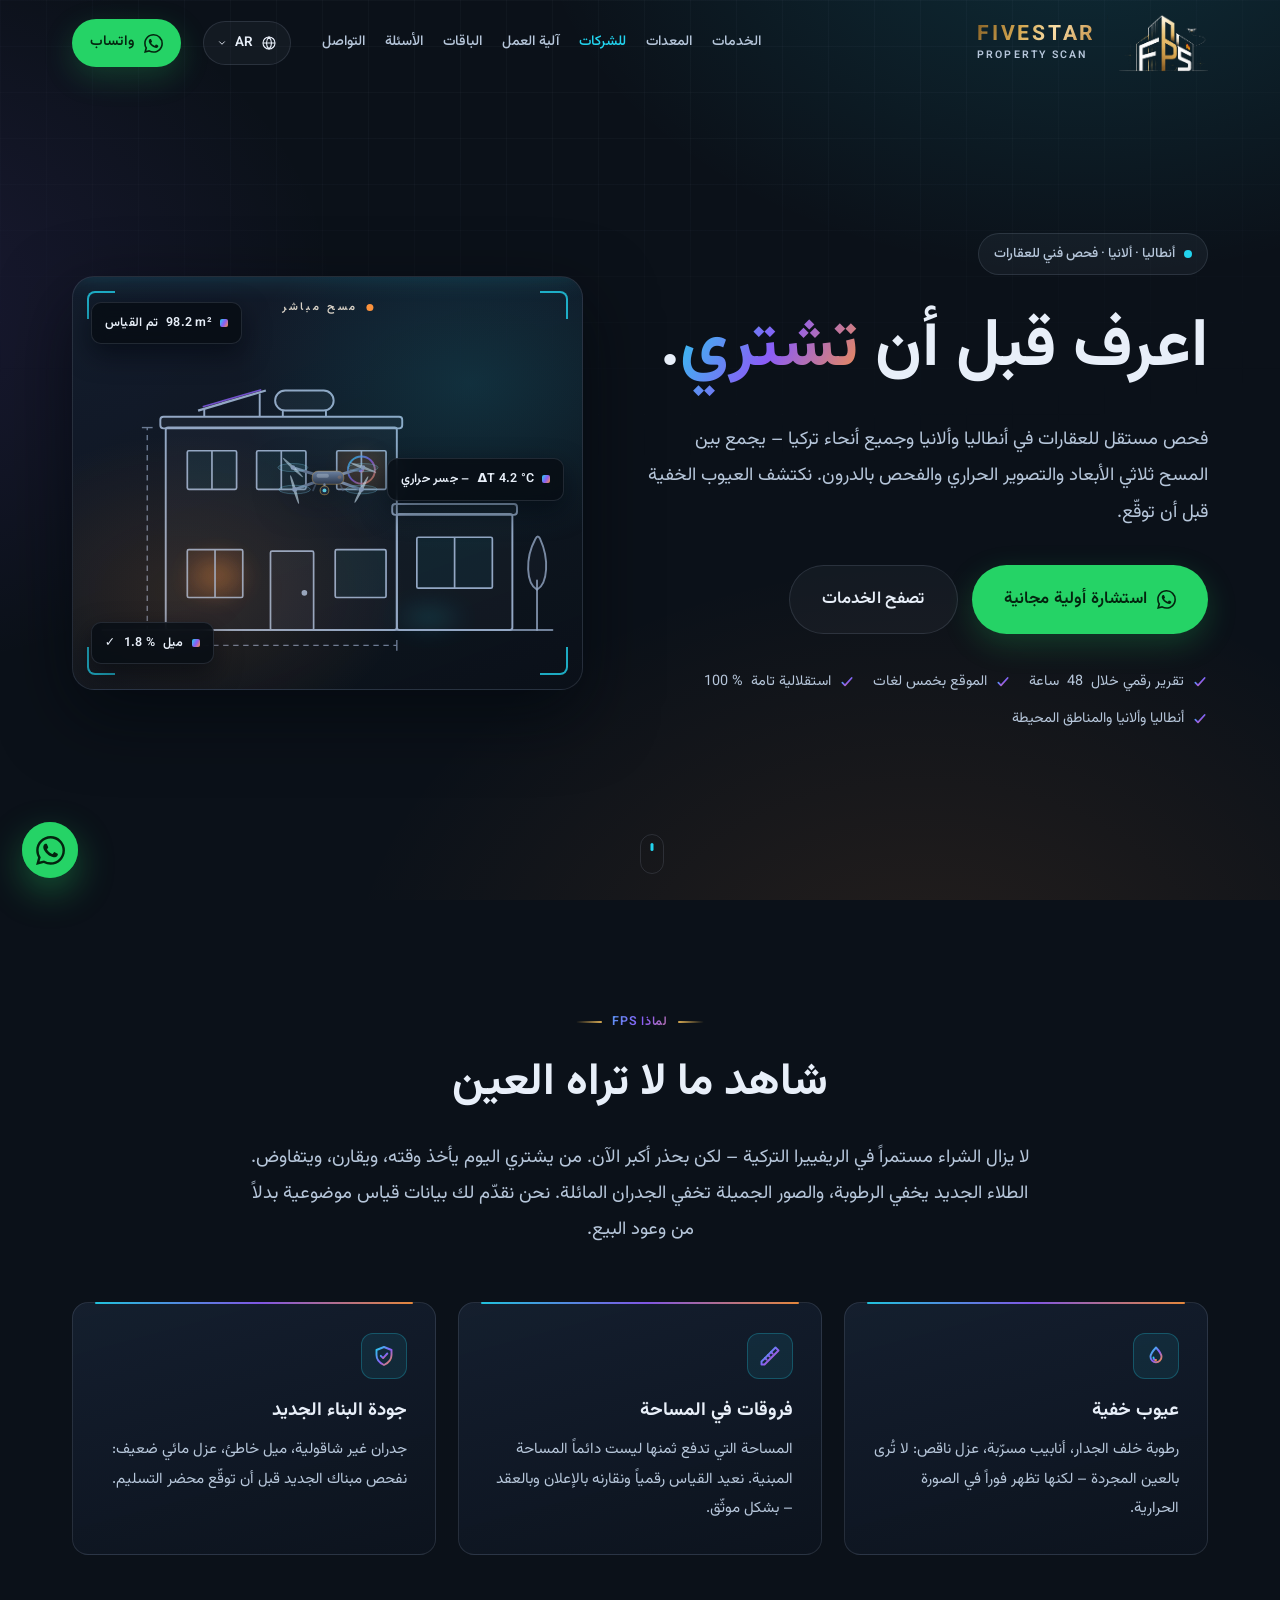
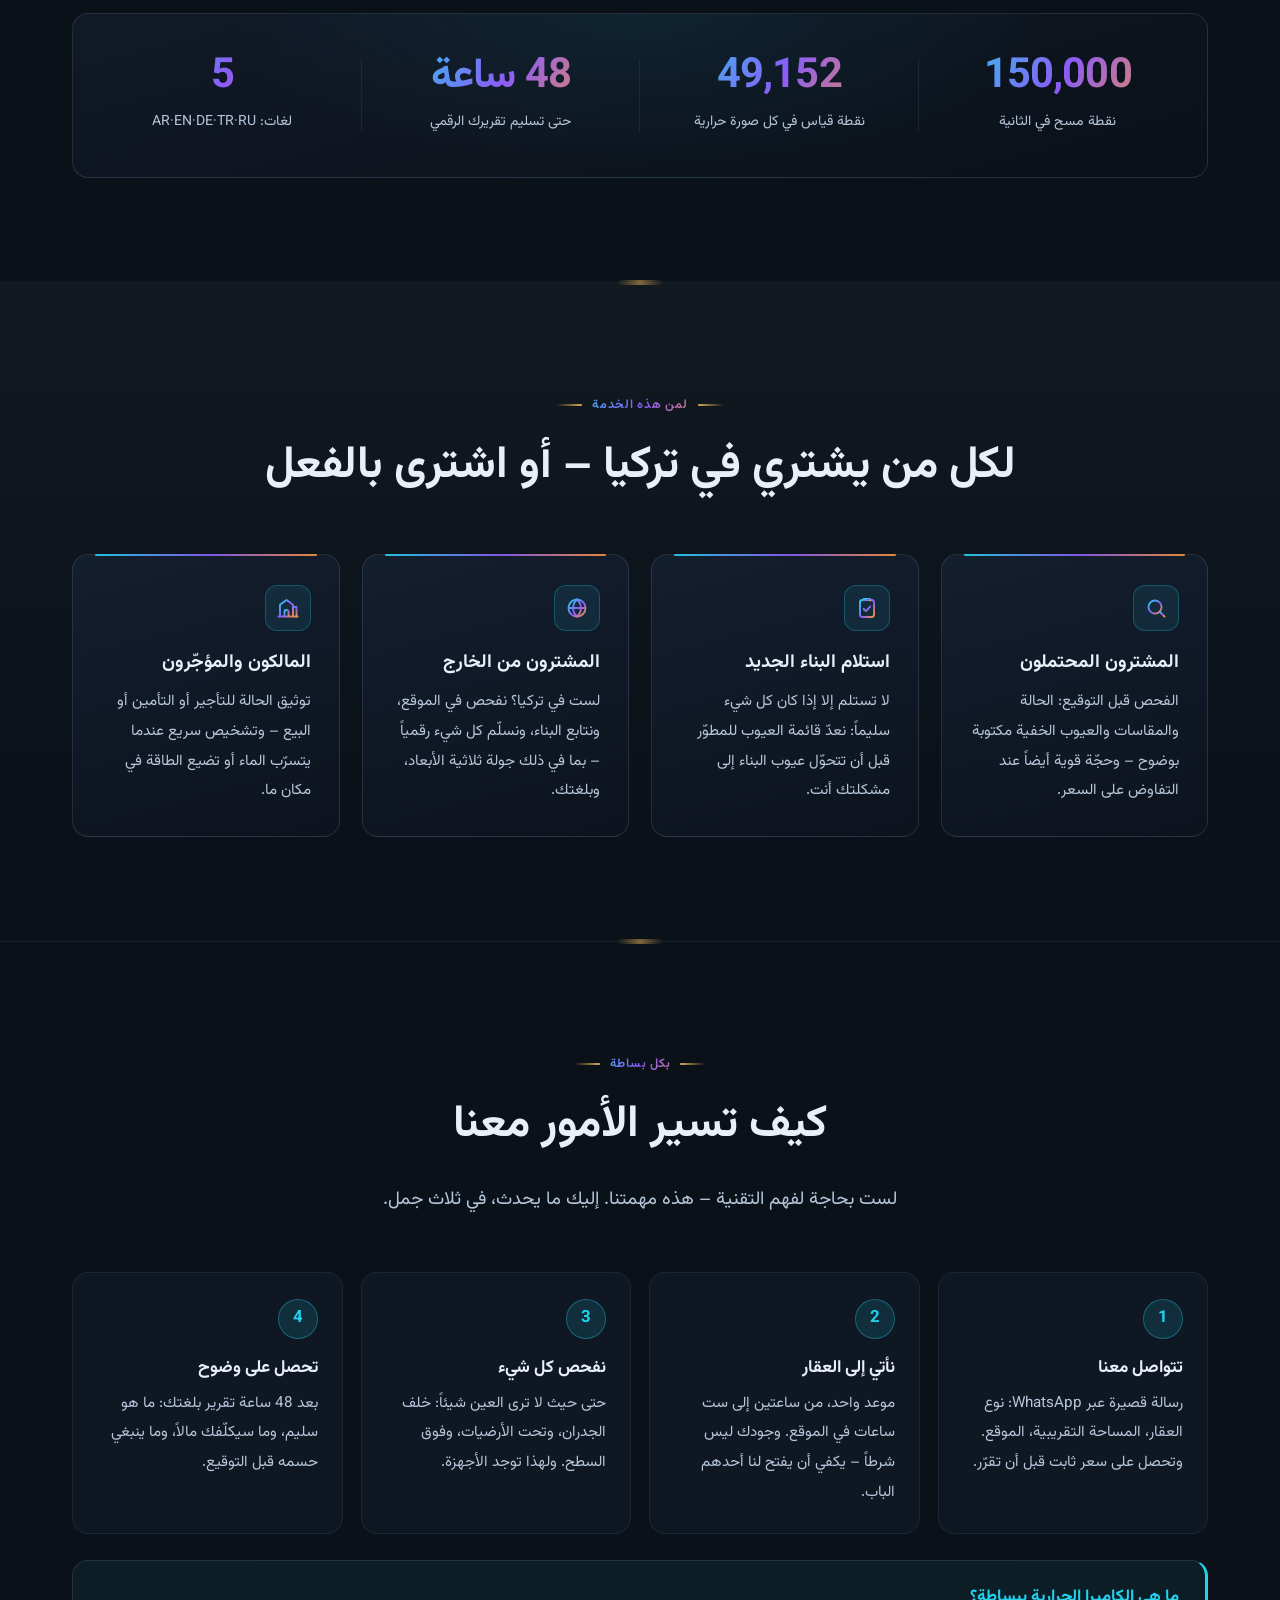
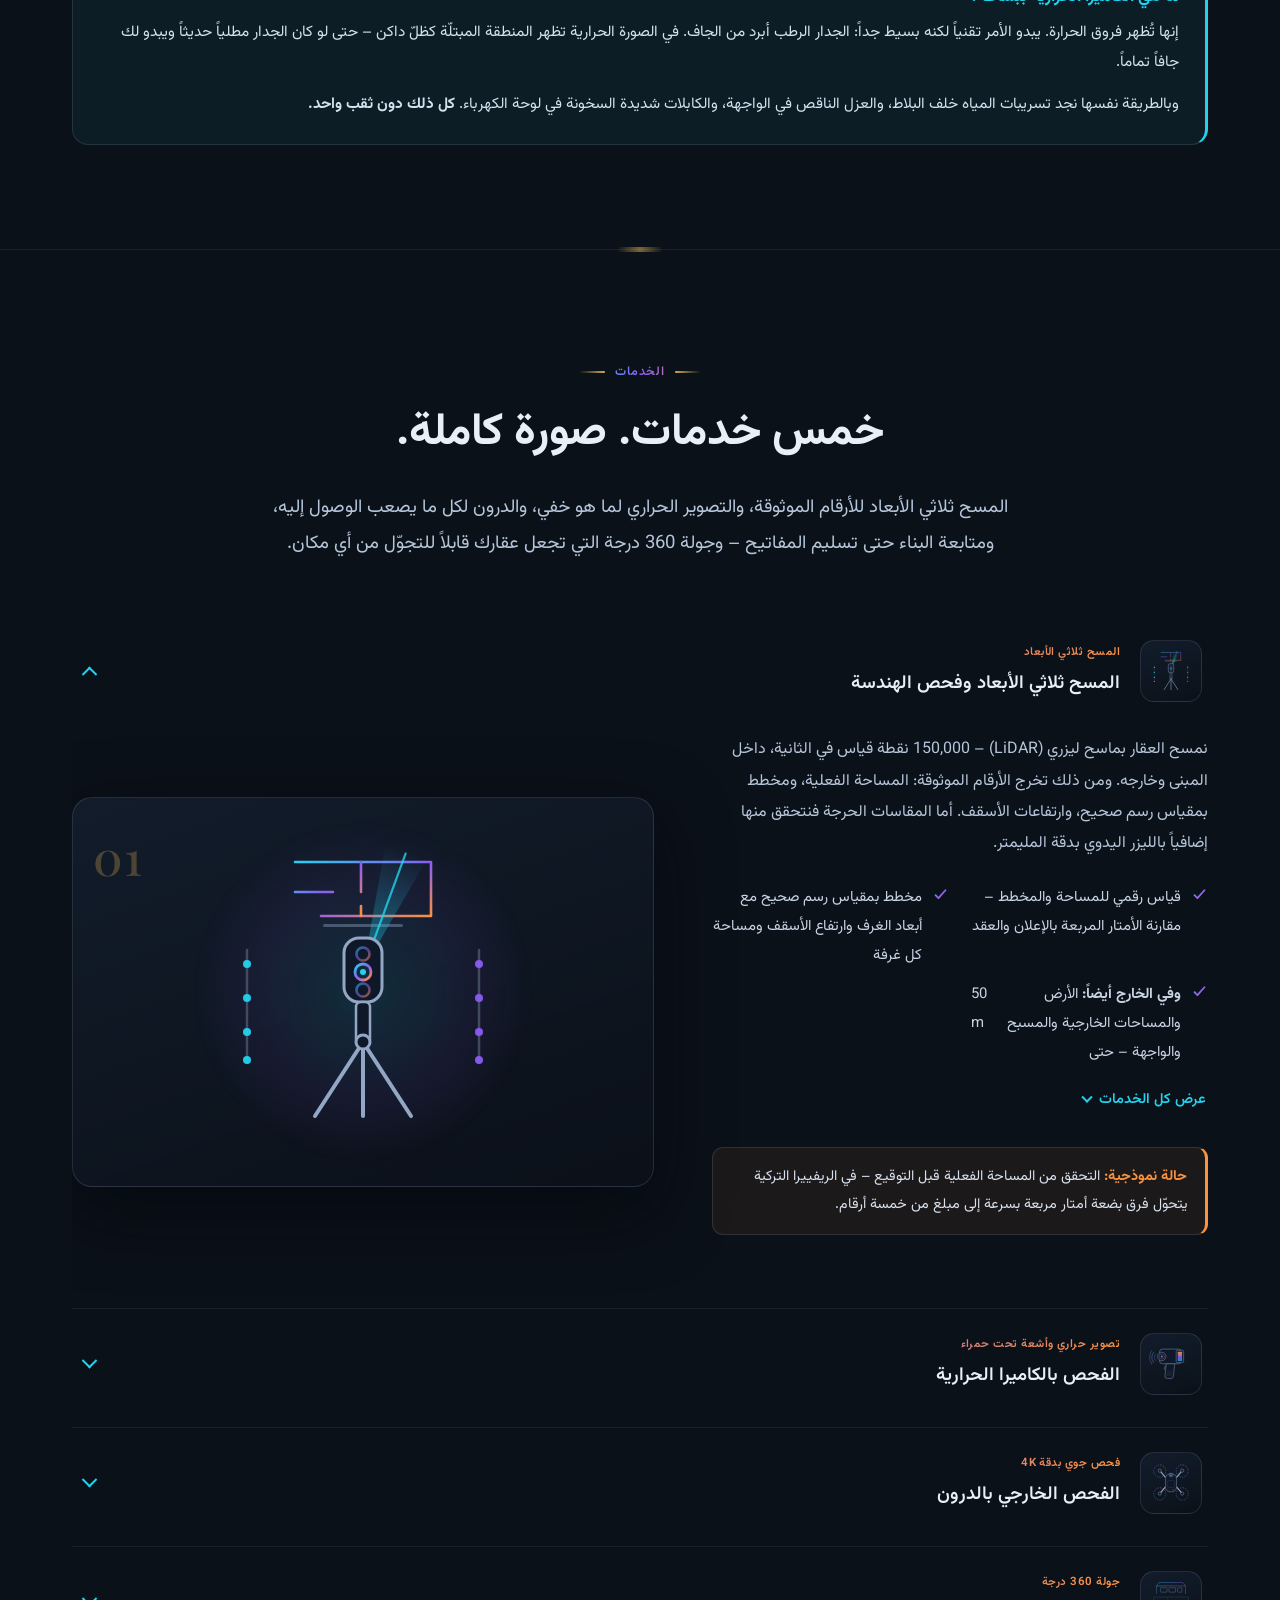
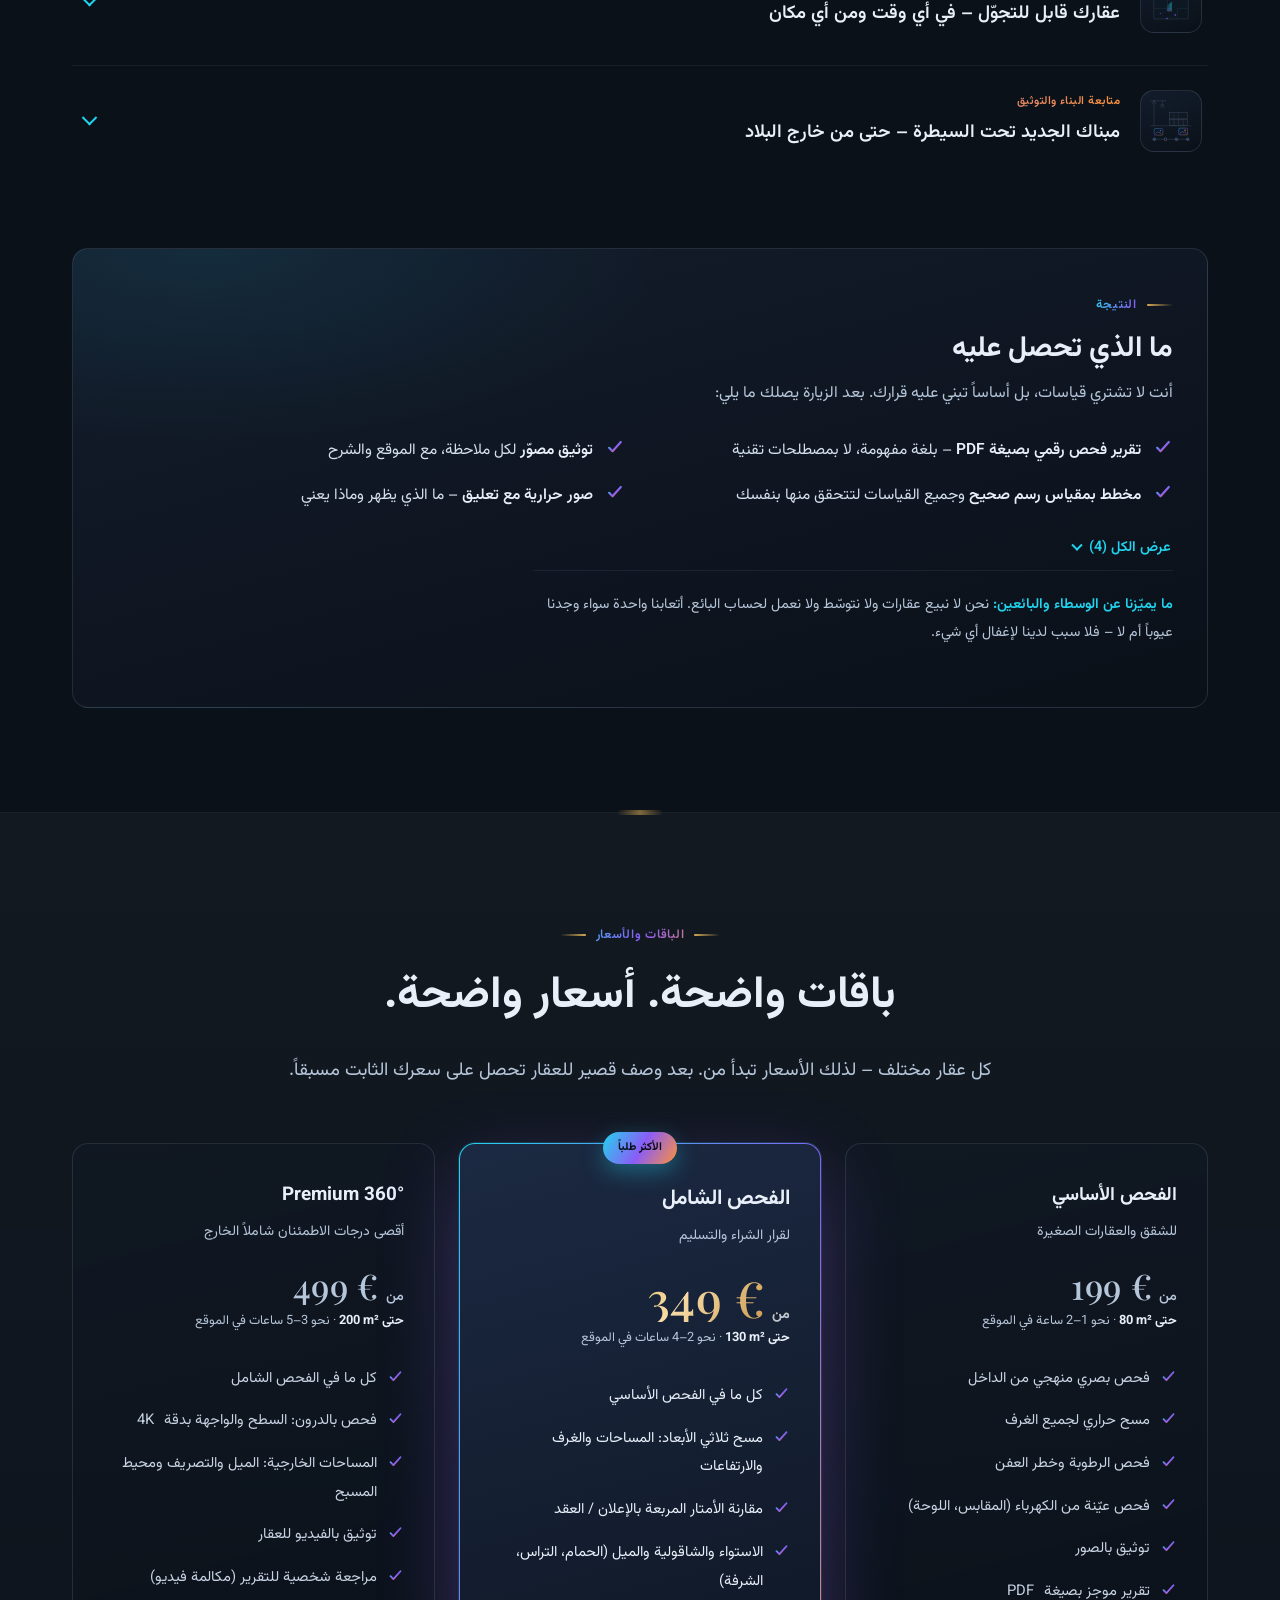
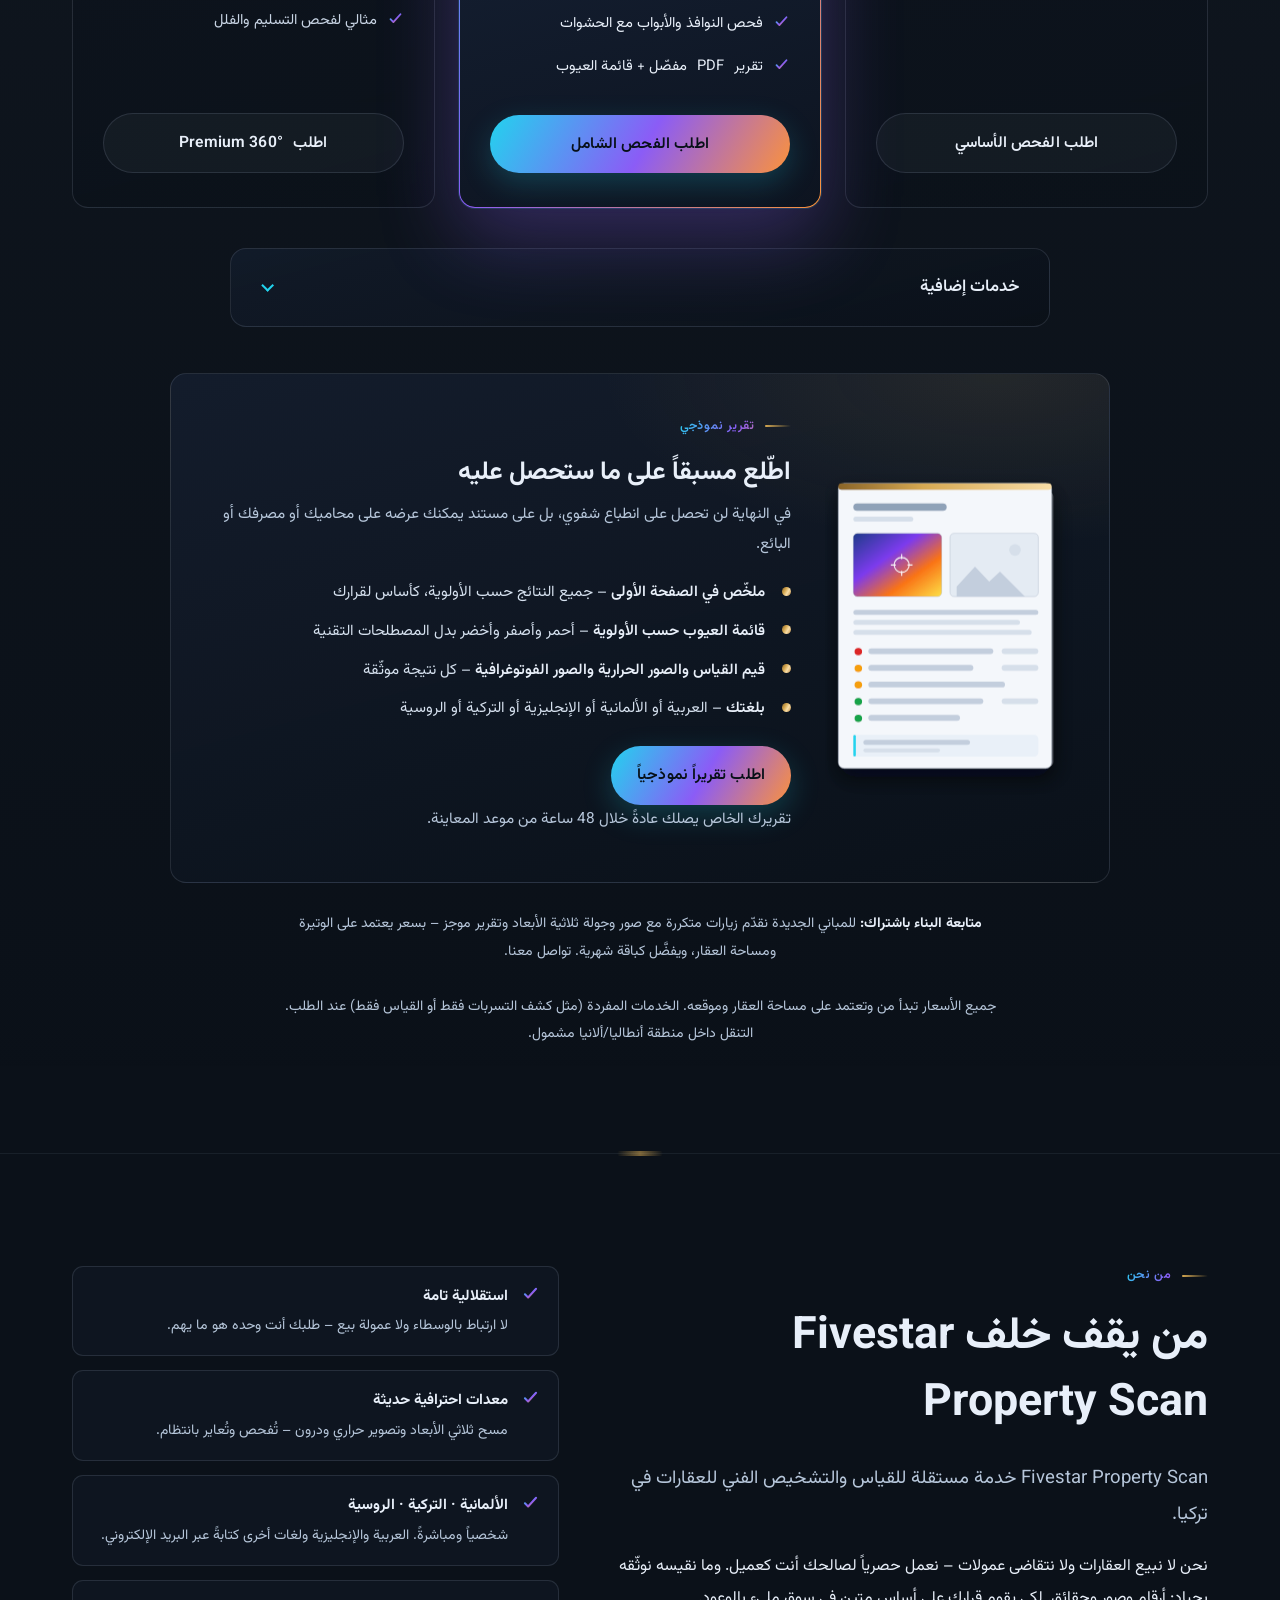
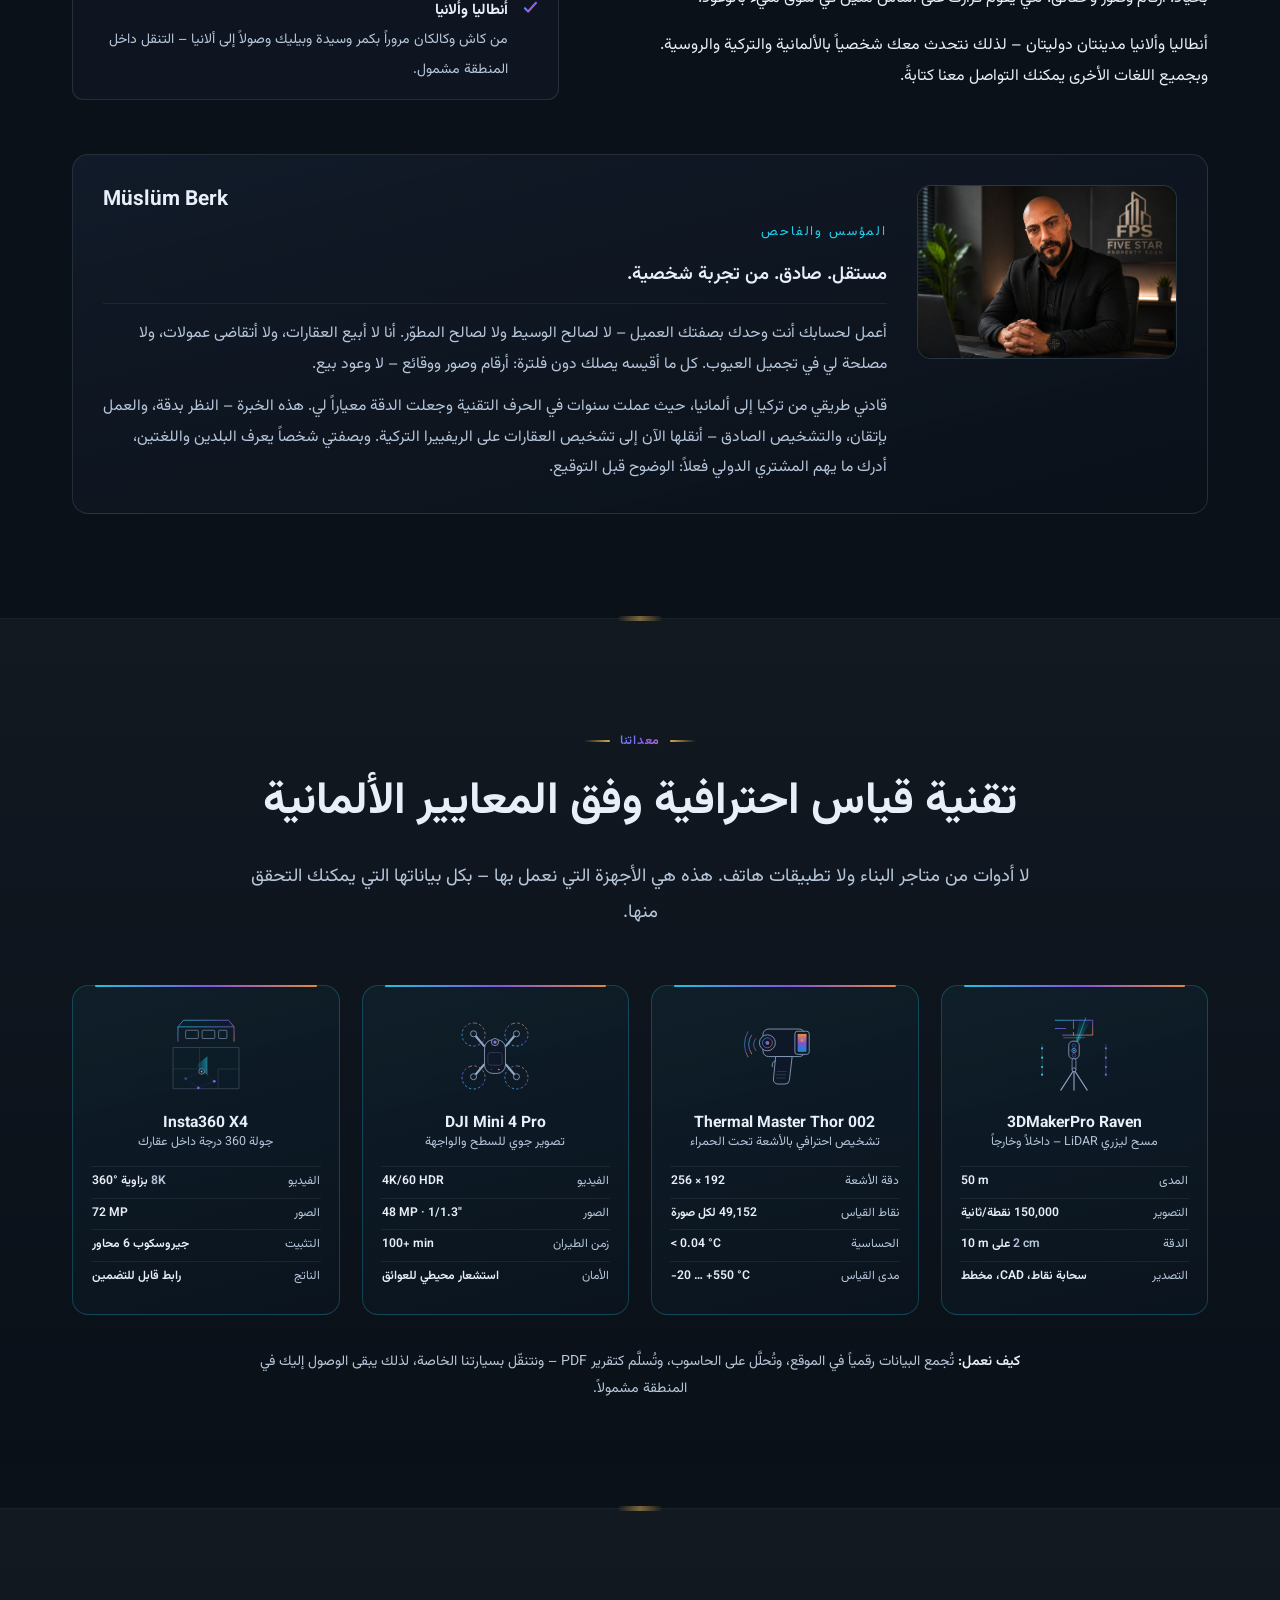
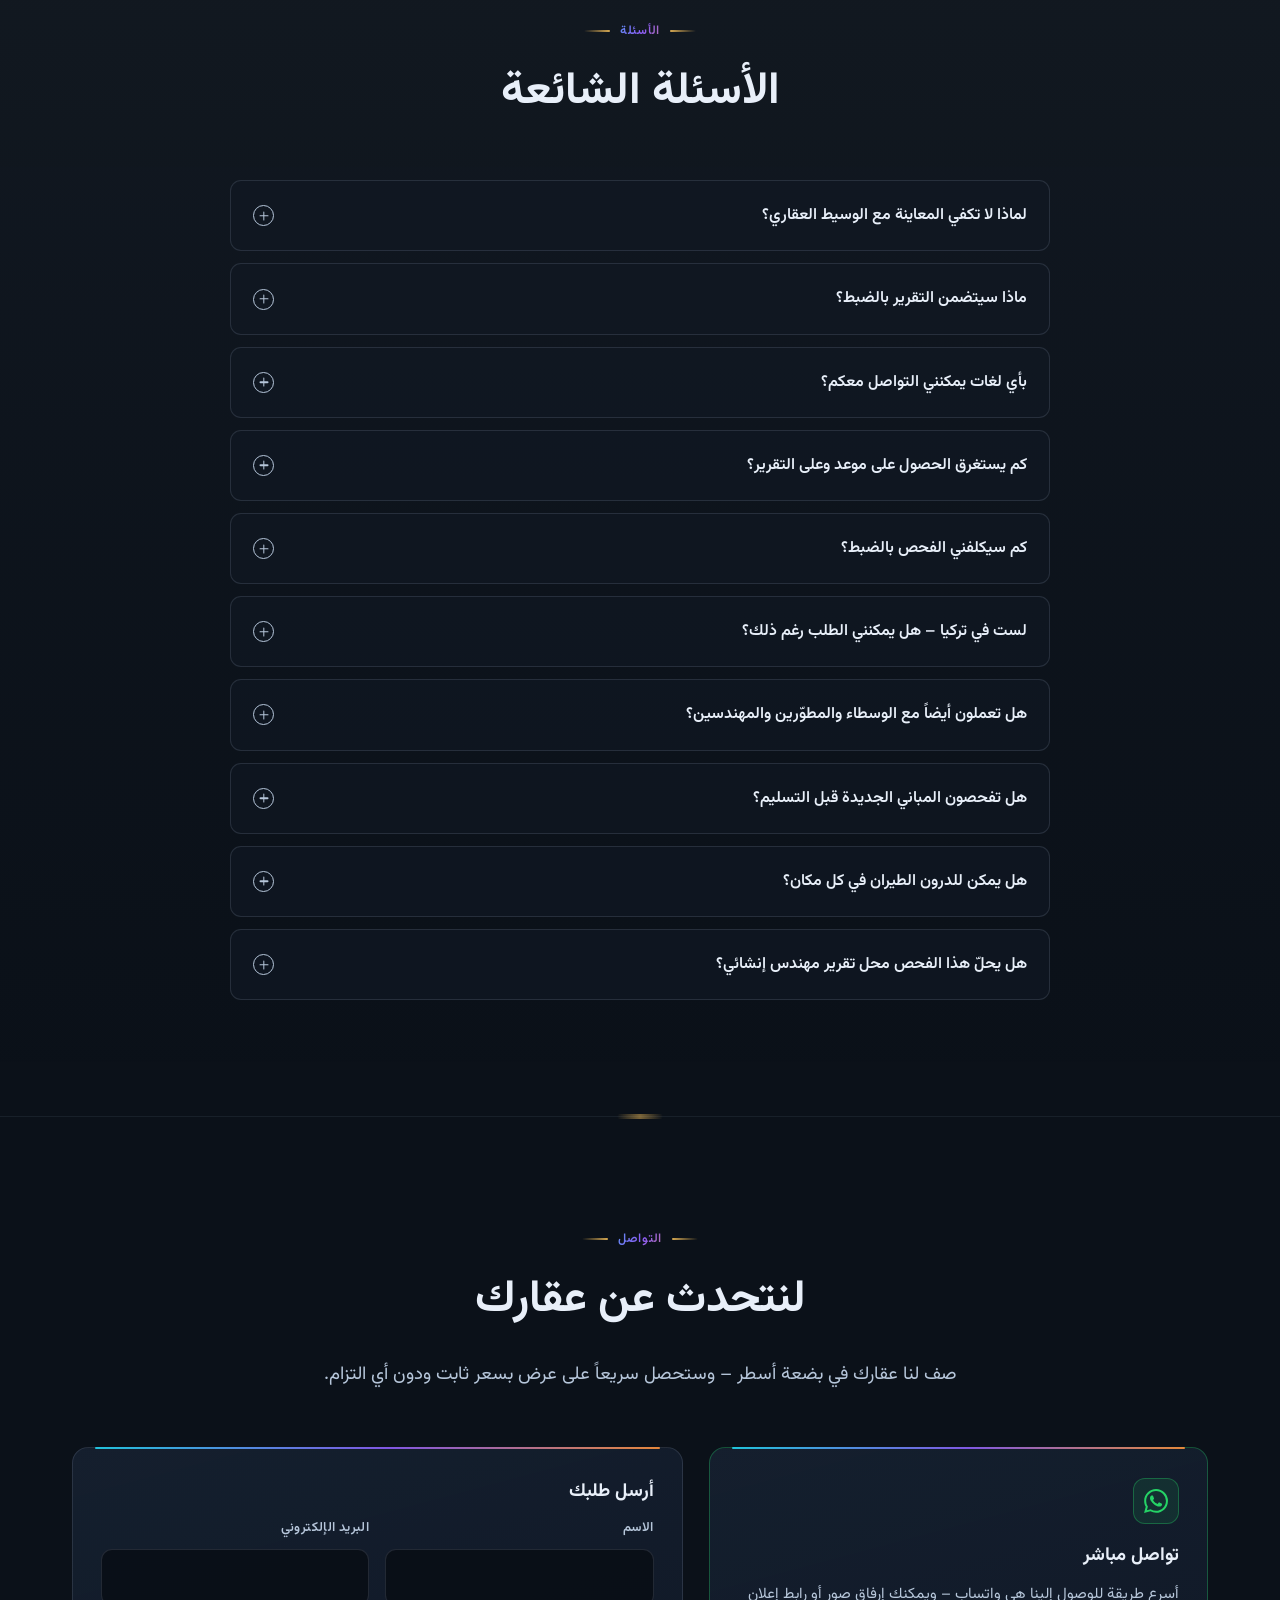
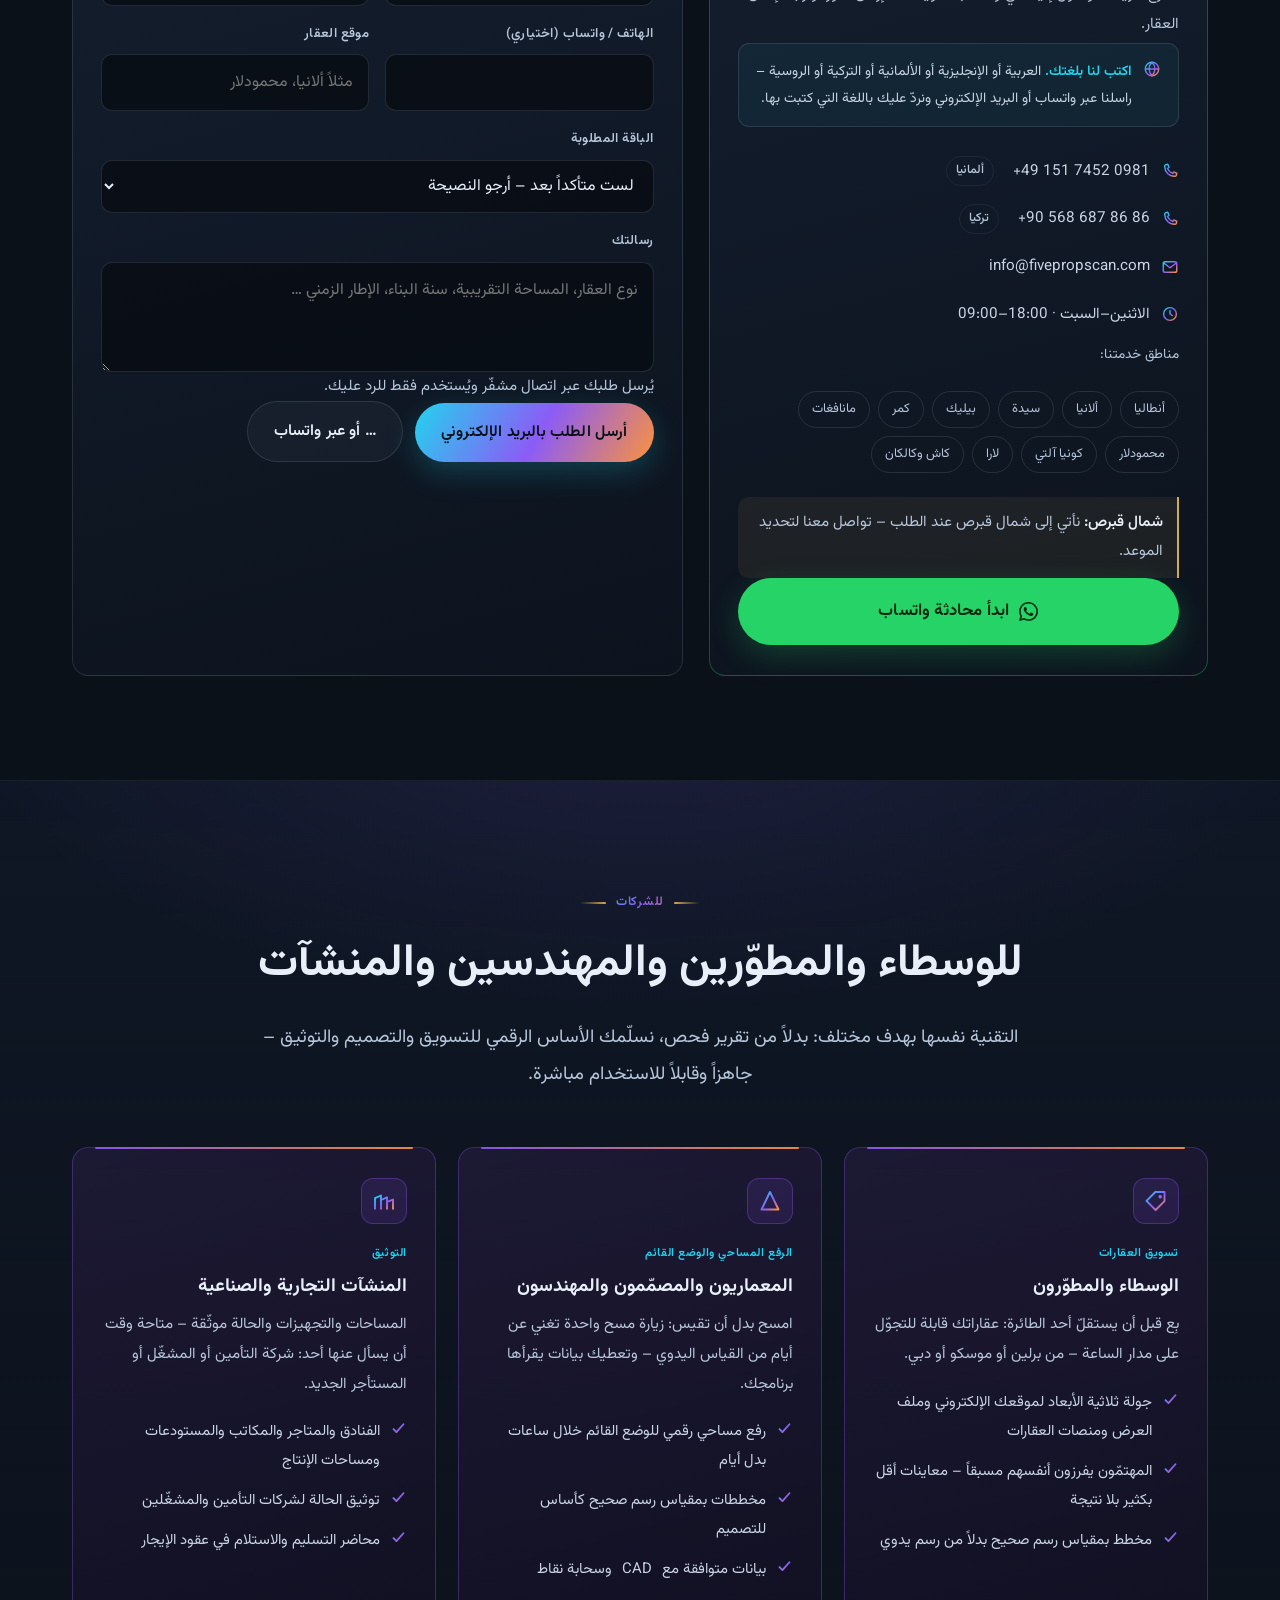
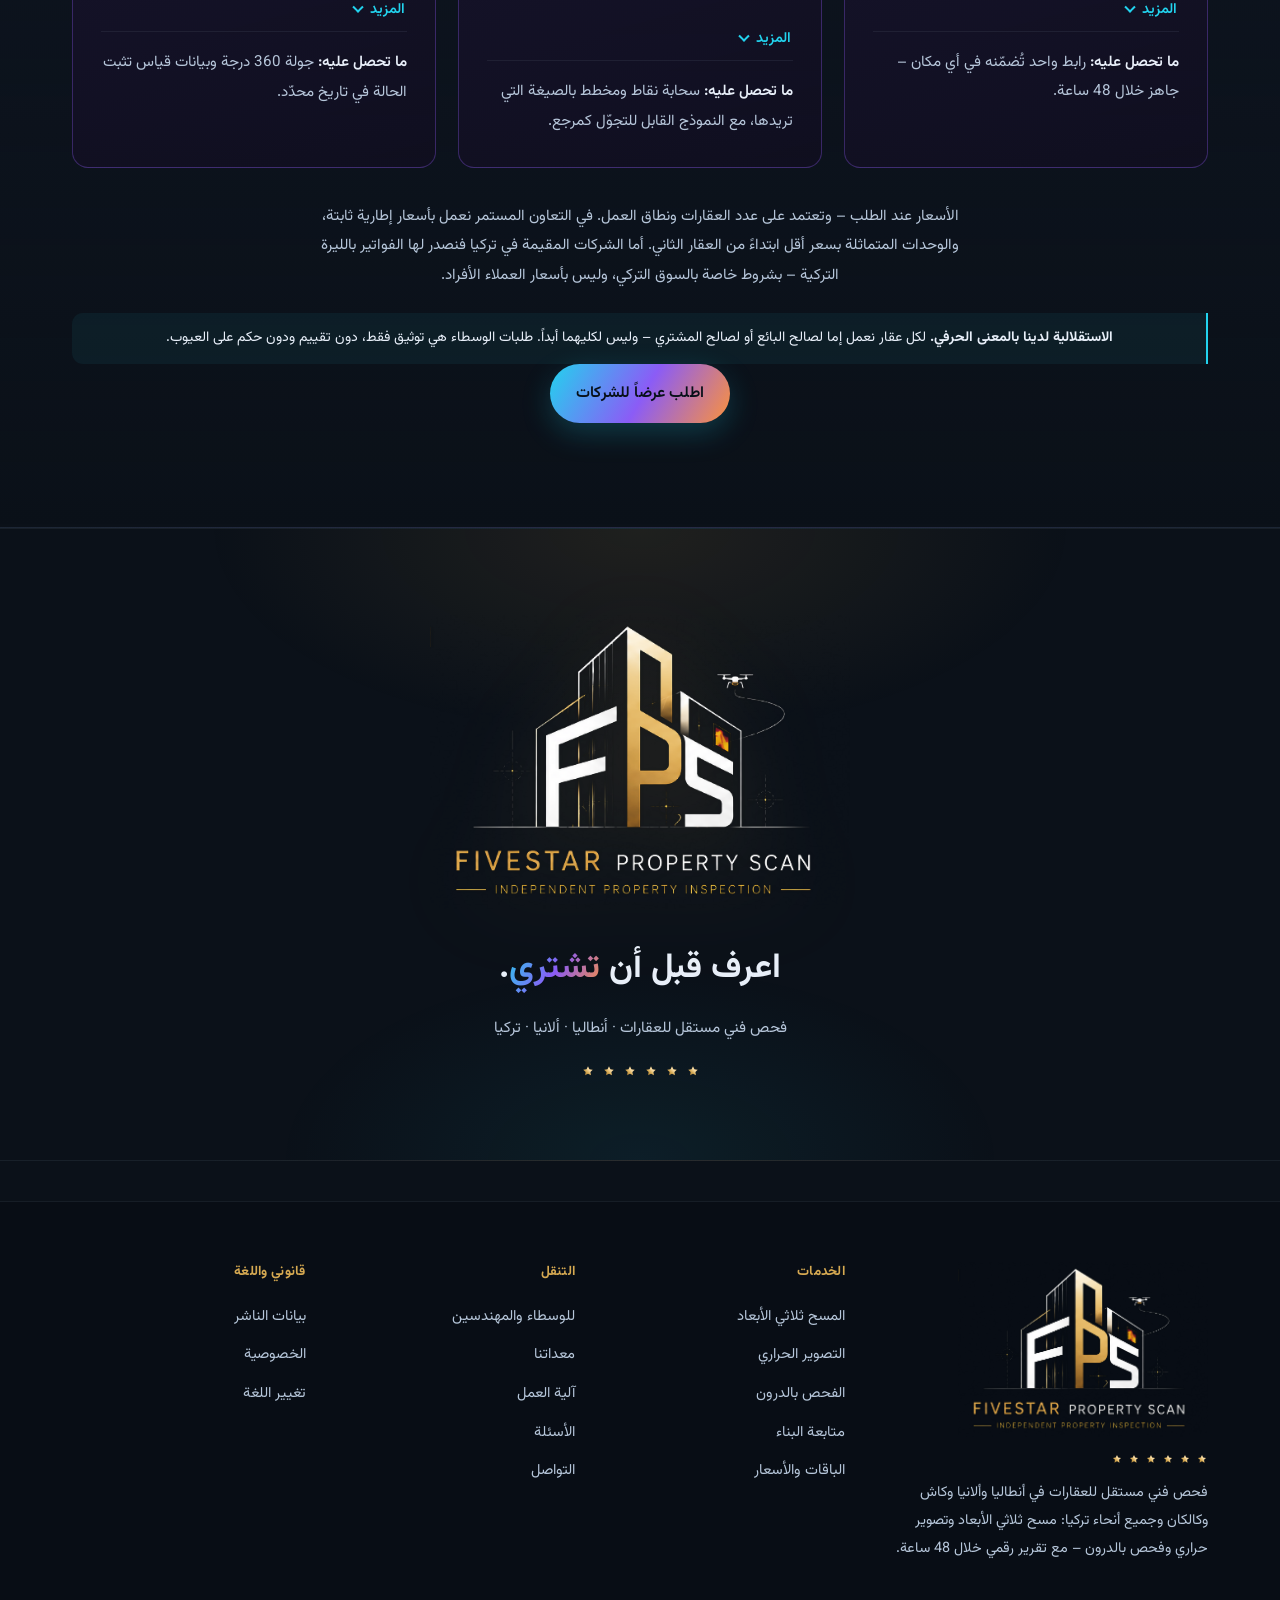
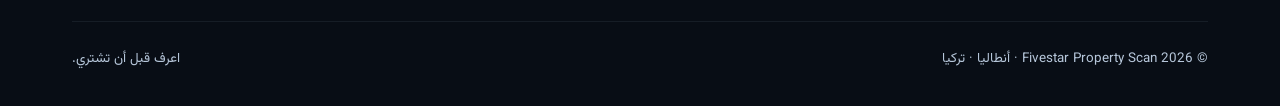
==== ar/index.html @ 0218336a "Add files via upload" ====
<!DOCTYPE html>
<html lang="ar" dir="rtl">
<head>
  <meta charset="UTF-8">
  <meta name="viewport" content="width=device-width, initial-scale=1.0">
  <title>Fivestar Property Scan – فحص مستقل للعقارات في أنطاليا وألانيا | مسح ثلاثي الأبعاد، تصوير حراري ودرون</title>
  <meta name="description" content="فحص فني مستقل للعقارات في أنطاليا وألانيا وكاش وكالكان وجميع أنحاء تركيا: مسح ثلاثي الأبعاد مع جولة افتراضية، تصوير حراري، فحص بالدرون ومتابعة البناء. وأيضاً للوسطاء والمهندسين والشركات. تقرير رقمي خلال 48 ساعة – الموقع بخمس لغات.">
  <meta name="theme-color" content="#0b1119">
  <link rel="canonical" href="https://www.fivepropscan.com/ar/">
  <link rel="alternate" hreflang="de" href="https://www.fivepropscan.com/de/">
  <link rel="alternate" hreflang="en" href="https://www.fivepropscan.com/en/">
  <link rel="alternate" hreflang="tr" href="https://www.fivepropscan.com/tr/">
  <link rel="alternate" hreflang="ru" href="https://www.fivepropscan.com/ru/">
  <link rel="alternate" hreflang="ar" href="https://www.fivepropscan.com/ar/">
  <link rel="alternate" hreflang="x-default" href="https://www.fivepropscan.com/">
  <meta property="og:type" content="website">
  <meta property="og:site_name" content="Fivestar Property Scan">
  <meta property="og:title" content="Fivestar Property Scan – اعرف قبل أن تشتري.">
  <meta property="og:description" content="فحص فني للعقارات في أنطاليا وألانيا: مسح ثلاثي الأبعاد، تصوير حراري، درون ومتابعة البناء. تقرير خلال 48 ساعة.">
  <meta property="og:locale" content="ar_AR">
  <meta property="og:url" content="https://www.fivepropscan.com/ar/">
  <link rel="icon" type="image/svg+xml" href="../favicon.svg">
  <link rel="preload" href="../fonts/vazirmatn-arabic.woff2" as="font" type="font/woff2" crossorigin>
  <link rel="preload" href="../fonts/vazirmatn-latin.woff2" as="font" type="font/woff2" crossorigin>
  <link rel="stylesheet" href="../css/styles.css">
  <script defer src="../js/main.js"></script>
</head>
<body data-wa-text="مرحباً Fivestar Property Scan! أرغب في إجراء فحص لعقار في أنطاليا/ألانيا. هل يمكنكم إرسال عرض سعر؟" data-mail-subject="طلب فحص عقار – Fivestar Property Scan">

  <svg aria-hidden="true" style="position:absolute;width:0;height:0" focusable="false">
    <defs>
      <linearGradient id="ig" x1="0" y1="0" x2="1" y2="1">
        <stop offset="0" stop-color="#22D3EE"/>
        <stop offset=".55" stop-color="#8B5CF6"/>
        <stop offset="1" stop-color="#FB923C"/>
      </linearGradient>
      <linearGradient id="goldg" x1="0" y1="1" x2="1" y2="0">
        <stop offset="0" stop-color="#8A6428"/>
        <stop offset=".36" stop-color="#D6A952"/>
        <stop offset=".62" stop-color="#F8DDA7"/>
        <stop offset="1" stop-color="#C08A3E"/>
      </linearGradient>
      <path id="star" d="M11 2.5l2.3 4.7 5.2.75-3.75 3.65.9 5.15L11 14.3l-4.65 2.45.9-5.15L3.5 7.95l5.2-.75z"/>
      <path id="ic-check" d="M5 13l4 4 10-11" stroke="url(#ig)" stroke-width="2.6" fill="none" stroke-linecap="round" stroke-linejoin="round"/>
      <path id="ic-wa" d="M17.472 14.382c-.297-.149-1.758-.867-2.03-.967-.273-.099-.471-.148-.67.15-.197.297-.767.966-.94 1.164-.173.199-.347.223-.644.075-.297-.15-1.255-.463-2.39-1.475-.883-.788-1.48-1.761-1.653-2.059-.173-.297-.018-.458.13-.606.134-.133.297-.347.446-.52.149-.174.198-.298.297-.497.1-.198.05-.371-.025-.52-.075-.149-.669-1.612-.916-2.207-.242-.579-.487-.5-.669-.51-.173-.008-.371-.01-.57-.01-.198 0-.52.074-.792.372-.272.297-1.04 1.016-1.04 2.479 0 1.462 1.065 2.875 1.213 3.074.149.198 2.096 3.2 5.077 4.487.709.306 1.262.489 1.694.625.712.227 1.36.195 1.871.118.571-.085 1.758-.719 2.006-1.413.248-.694.248-1.289.173-1.413-.074-.124-.272-.198-.57-.347m-5.421 7.403h-.004a9.87 9.87 0 0 1-5.031-1.378l-.361-.214-3.741.982.998-3.648-.235-.374a9.86 9.86 0 0 1-1.51-5.26c.001-5.45 4.436-9.884 9.888-9.884 2.64 0 5.122 1.03 6.988 2.898a9.825 9.825 0 0 1 2.893 6.994c-.003 5.45-4.437 9.884-9.885 9.884m8.413-18.297A11.815 11.815 0 0 0 12.05 0C5.495 0 .16 5.335.157 11.892c0 2.096.547 4.142 1.588 5.945L.057 24l6.305-1.654a11.882 11.882 0 0 0 5.683 1.448h.005c6.554 0 11.89-5.335 11.893-11.893a11.821 11.821 0 0 0-3.48-8.413Z"/>
    </defs>
  </svg>

  <div class="bg-fx" aria-hidden="true"></div>
  <div class="bg-grid" aria-hidden="true"></div>

  <!-- ================= الرأس ================= -->
  <header class="site-header">
    <div class="container header-inner">
      <a class="logo" href="#top" aria-label="Fivestar Property Scan – العودة إلى الأعلى">
        <img class="logo-icon" src="../images/logo-fps-mark.png" alt="">
        <span class="logo-text"><b>FIVESTAR</b><span>Property Scan</span></span>
      </a>
      <nav class="nav-links" aria-label="القائمة الرئيسية">
        <a href="#services">الخدمات</a>
        <a href="#equipment">المعدات</a>
        <a href="#business">للشركات</a>
        <a href="#einfach">آلية العمل</a>
        <a href="#packages">الباقات</a>
        <a href="#faq">الأسئلة</a>
        <a href="#contact">التواصل</a>
      </nav>
      <div class="lang-dd">
        <button class="lang-btn" aria-expanded="false" aria-label="اختر لغتك">
          <svg class="globe" viewBox="0 0 24 24" aria-hidden="true"><circle cx="12" cy="12" r="9" stroke="currentColor" stroke-width="1.7" fill="none"/><path d="M3 12h18M12 3c2.5 2.4 3.8 5.4 3.8 9s-1.3 6.6-3.8 9c-2.5-2.4-3.8-5.4-3.8-9S9.5 5.4 12 3Z" stroke="currentColor" stroke-width="1.7" fill="none"/></svg>
          AR
          <svg class="caret" viewBox="0 0 24 24" aria-hidden="true"><path d="m6 9 6 6 6-6" stroke="currentColor" stroke-width="2.2" fill="none" stroke-linecap="round" stroke-linejoin="round"/></svg>
        </button>
        <div class="lang-menu">
          <a href="../de/" data-lang="de" lang="de" dir="ltr"><span class="lc">DE</span><span class="ln">Deutsch</span></a>
          <a href="../en/" data-lang="en" lang="en" dir="ltr"><span class="lc">EN</span><span class="ln">English</span></a>
          <a href="../tr/" data-lang="tr" lang="tr" dir="ltr"><span class="lc">TR</span><span class="ln">Türkçe</span></a>
          <a href="../ru/" data-lang="ru" lang="ru" dir="ltr"><span class="lc">RU</span><span class="ln">Русский</span></a>
          <a class="active" href="../ar/" data-lang="ar" aria-current="page"><span class="lc">AR</span><span class="ln">العربية</span></a>
        </div>
      </div>
      <a class="btn btn-wa btn-sm header-cta" data-wa href="#contact">
        <svg viewBox="0 0 24 24" aria-hidden="true" fill="currentColor"><use href="#ic-wa"/></svg>
        واتساب
      </a>
      <button class="burger" aria-label="فتح القائمة" aria-expanded="false">
        <span></span><span></span><span></span>
      </button>
      <div class="progress-bar" aria-hidden="true"></div>
    </div>
  </header>
  <nav class="mobile-nav" aria-label="قائمة الجوال">
    <a class="mn-link" href="#services">الخدمات</a>
    <a class="mn-link" href="#equipment">المعدات</a>
    <a class="mn-link" href="#business">للشركات</a>
    <a class="mn-link" href="#einfach">آلية العمل</a>
    <a class="mn-link" href="#packages">الباقات</a>
    <a class="mn-link" href="#faq">الأسئلة</a>
    <a class="mn-link" href="#contact">التواصل</a>
    <div class="mn-extra">
      <div class="mn-langs">
        <a href="../de/" data-lang="de">DE</a>
        <a href="../en/" data-lang="en">EN</a>
        <a href="../tr/" data-lang="tr">TR</a>
        <a href="../ru/" data-lang="ru">RU</a>
        <a class="active" href="../ar/" data-lang="ar">AR</a>
      </div>
      <a class="btn btn-wa btn-sm" data-wa href="#contact">واتساب</a>
    </div>
  </nav>

  <main id="top">

    <!-- ================= القسم الرئيسي ================= -->
    <section class="hero">
      <div class="container">
        <div class="hero-grid">
          <div>
            <span class="hero-badge"><span class="dot"></span> أنطاليا · ألانيا · فحص فني للعقارات</span>
            <h1>اعرف قبل أن <span class="grad-text">تشتري</span>.</h1>
            <p class="lead">فحص مستقل للعقارات في أنطاليا وألانيا وجميع أنحاء تركيا – يجمع بين المسح ثلاثي الأبعاد والتصوير الحراري والفحص بالدرون. نكتشف العيوب الخفية قبل أن توقّع.</p>
            <div class="hero-cta">
              <a class="btn btn-wa btn-lg" data-wa href="#contact">
                <svg viewBox="0 0 24 24" aria-hidden="true" fill="currentColor"><use href="#ic-wa"/></svg>
                استشارة أولية مجانية
              </a>
              <a class="btn btn-ghost btn-lg" href="#services">تصفح الخدمات</a>
            </div>
            <ul class="trust-chips">
              <li><svg viewBox="0 0 24 24" aria-hidden="true"><use href="#ic-check"/></svg> تقرير رقمي خلال <span class="ltr">48</span> ساعة</li>
              <li><svg viewBox="0 0 24 24" aria-hidden="true"><use href="#ic-check"/></svg> الموقع بخمس لغات</li>
              <li><svg viewBox="0 0 24 24" aria-hidden="true"><use href="#ic-check"/></svg> استقلالية تامة <span class="ltr">100 %</span></li>
              <li><svg viewBox="0 0 24 24" aria-hidden="true"><use href="#ic-check"/></svg> أنطاليا وألانيا والمناطق المحيطة</li>
            </ul>
          </div>
          <div class="scan-card" aria-hidden="true">
            <img class="scan-house" src="../images/hero-house.svg" alt="">
            <span class="scan-tag"><span class="rec"></span> مسح مباشر</span>
            <span class="scan-corner tl"></span><span class="scan-corner tr"></span>
            <span class="scan-corner bl"></span><span class="scan-corner br"></span>
            <span class="m-chip c1"><span class="ind"></span> <span class="ltr">98.2 m²</span> تم القياس</span>
            <span class="m-chip c2"><span class="ind"></span> <span class="ltr">ΔT 4.2 °C</span> – جسر حراري</span>
            <span class="m-chip c3"><span class="ind"></span> ميل <span class="ltr">1.8 %</span> ✓</span>
            <span class="drohne" aria-hidden="true"><img src="../images/drohne.svg" alt="" width="132" height="66" decoding="async"></span>
            <span class="scanline"></span>
          </div>
        </div>
      </div>
      <span class="scroll-hint" aria-hidden="true"></span>
    </section>

    <!-- ================= لماذا FPS ================= -->
    <section class="section" id="why">
      <div class="container">
        <div class="section-head center reveal">
          <span class="eyebrow">لماذا FPS</span>
          <h2>شاهد ما لا تراه العين</h2>
          <p class="lead">لا يزال الشراء مستمراً في الريفييرا التركية – لكن بحذر أكبر الآن. من يشتري اليوم يأخذ وقته، ويقارن، ويتفاوض. الطلاء الجديد يخفي الرطوبة، والصور الجميلة تخفي الجدران المائلة. نحن نقدّم لك بيانات قياس موضوعية بدلاً من وعود البيع.</p>
        </div>
        <div class="grid-3">
          <div class="card card-top reveal">
            <div class="card-icon"><svg viewBox="0 0 24 24" aria-hidden="true"><path d="M12 3.5c3.5 3.8 5.5 6.7 5.5 9.3a5.5 5.5 0 1 1-11 0c0-2.6 2-5.5 5.5-9.3Z" stroke="url(#ig)" stroke-width="1.9" fill="none" stroke-linejoin="round"/><path d="M9.5 13.5a2.5 2.5 0 0 0 2.5 2.5" stroke="url(#ig)" stroke-width="1.9" fill="none" stroke-linecap="round"/></svg></div>
            <h3>عيوب خفية</h3>
            <p>رطوبة خلف الجدار، أنابيب مسرّبة، عزل ناقص: لا تُرى بالعين المجردة – لكنها تظهر فوراً في الصورة الحرارية.</p>
          </div>
          <div class="card card-top reveal" style="--d:.1s">
            <div class="card-icon"><svg viewBox="0 0 24 24" aria-hidden="true"><path d="M3.5 17.5 17.5 3.5l3 3L6.5 20.5h-3v-3Z" stroke="url(#ig)" stroke-width="1.9" fill="none" stroke-linejoin="round"/><path d="m7 14 1.6 1.6M10 11l1.6 1.6M13 8l1.6 1.6" stroke="url(#ig)" stroke-width="1.9" stroke-linecap="round"/></svg></div>
            <h3>فروقات في المساحة</h3>
            <p>المساحة التي تدفع ثمنها ليست دائماً المساحة المبنية. نعيد القياس رقمياً ونقارنه بالإعلان وبالعقد – بشكل موثّق.</p>
          </div>
          <div class="card card-top reveal" style="--d:.2s">
            <div class="card-icon"><svg viewBox="0 0 24 24" aria-hidden="true"><path d="M12 3 4.5 6v5c0 4.6 3.2 8 7.5 10 4.3-2 7.5-5.4 7.5-10V6L12 3Z" stroke="url(#ig)" stroke-width="1.9" fill="none" stroke-linejoin="round"/><path d="m8.8 11.8 2.3 2.3 4.2-4.6" stroke="url(#ig)" stroke-width="1.9" fill="none" stroke-linecap="round" stroke-linejoin="round"/></svg></div>
            <h3>جودة البناء الجديد</h3>
            <p>جدران غير شاقولية، ميل خاطئ، عزل مائي ضعيف: نفحص مبناك الجديد قبل أن توقّع محضر التسليم.</p>
          </div>
        </div>
        <div class="stats-band reveal">
          <div class="stats-grid">
            <div class="stat"><span class="stat-num ltr">150,000</span><span class="stat-label">نقطة مسح في الثانية</span></div>
            <div class="stat"><span class="stat-num ltr">49,152</span><span class="stat-label">نقطة قياس في كل صورة حرارية</span></div>
            <div class="stat"><span class="stat-num"><span data-count="48">0</span>&nbsp;ساعة</span><span class="stat-label">حتى تسليم تقريرك الرقمي</span></div>
            <div class="stat"><span class="stat-num"><span data-count="5">0</span></span><span class="stat-label">لغات: <span class="ltr">AR·EN·DE·TR·RU</span></span></div>
          </div>
        </div>
      </div>
    </section>

    <!-- ================= كيف تسير الأمور ================= -->
    <section class="section" id="einfach">
      <div class="container">
        <div class="section-head center reveal">
          <span class="eyebrow">بكل بساطة</span>
          <h2>كيف تسير الأمور معنا</h2>
          <p class="lead">لست بحاجة لفهم التقنية – هذه مهمتنا. إليك ما يحدث، في ثلاث جمل.</p>
        </div>
        <div class="einfach-steps">
          <div class="reveal">
            <div class="nr">1</div>
            <h3>تتواصل معنا</h3>
            <p>رسالة قصيرة عبر <span class="ltr">WhatsApp</span>: نوع العقار، المساحة التقريبية، الموقع. وتحصل على سعر ثابت قبل أن تقرّر.</p>
          </div>
          <div class="reveal" style="--d:.08s">
            <div class="nr">2</div>
            <h3>نأتي إلى العقار</h3>
            <p>موعد واحد، من ساعتين إلى ست ساعات في الموقع. وجودك ليس شرطاً – يكفي أن يفتح لنا أحدهم الباب.</p>
          </div>
          <div class="reveal" style="--d:.16s">
            <div class="nr">3</div>
            <h3>نفحص كل شيء</h3>
            <p>حتى حيث لا ترى العين شيئاً: خلف الجدران، وتحت الأرضيات، وفوق السطح. ولهذا توجد الأجهزة.</p>
          </div>
          <div class="reveal" style="--d:.24s">
            <div class="nr">4</div>
            <h3>تحصل على وضوح</h3>
            <p>بعد <span class="ltr">48</span> ساعة تقرير بلغتك: ما هو سليم، وما سيكلّفك مالاً، وما ينبغي حسمه قبل التوقيع.</p>
          </div>
        </div>
        <div class="einfach-frage reveal">
          <h3>ما هي الكاميرا الحرارية ببساطة؟</h3>
          <p>إنها تُظهر فروق الحرارة. يبدو الأمر تقنياً لكنه بسيط جداً: الجدار الرطب أبرد من الجاف. في الصورة الحرارية تظهر المنطقة المبتلّة كظلّ داكن – حتى لو كان الجدار مطلياً حديثاً ويبدو لك جافاً تماماً.</p>
          <p>وبالطريقة نفسها نجد تسريبات المياه خلف البلاط، والعزل الناقص في الواجهة، والكابلات شديدة السخونة في لوحة الكهرباء. <b>كل ذلك دون ثقب واحد.</b></p>
        </div>
      </div>
    </section>

    <!-- ================= الخدمات ================= -->
    <section class="section" id="services">
      <div class="container">
        <div class="section-head center reveal">
          <span class="eyebrow">الخدمات</span>
          <h2>خمس خدمات. صورة كاملة.</h2>
          <p class="lead">المسح ثلاثي الأبعاد للأرقام الموثوقة، والتصوير الحراري لما هو خفي، والدرون لكل ما يصعب الوصول إليه، ومتابعة البناء حتى تسليم المفاتيح – وجولة 360 درجة التي تجعل عقارك قابلاً للتجوّل من أي مكان.</p>
        </div>

        <!-- المسح ثلاثي الأبعاد -->
        <article class="service">
          <div class="service-visual reveal">
            <div class="device-frame">
              <span class="df-num">01</span>
              <img src="../images/equipment-scan.svg" alt="رسم توضيحي لنظام المسح ثلاثي الأبعاد لدينا">
            </div>
          </div>
          <div class="reveal" style="--d:.1s">
            <span class="service-tag">المسح ثلاثي الأبعاد</span>
            <h3>المسح ثلاثي الأبعاد وفحص الهندسة</h3>
            <p class="desc">نمسح العقار بماسح ليزري <span class="ltr">(LiDAR)</span> – <span class="ltr">150,000</span> نقطة قياس في الثانية، داخل المبنى وخارجه. ومن ذلك تخرج الأرقام الموثوقة: المساحة الفعلية، ومخطط بمقياس رسم صحيح، وارتفاعات الأسقف. أما المقاسات الحرجة فنتحقق منها إضافياً بالليزر اليدوي بدقة المليمتر.</p>
            <div class="feature-grid">
              <div class="feat"><svg viewBox="0 0 24 24" aria-hidden="true"><use href="#ic-check"/></svg> قياس رقمي للمساحة والمخطط – مقارنة الأمتار المربعة بالإعلان والعقد</div>
              <div class="feat"><svg viewBox="0 0 24 24" aria-hidden="true"><use href="#ic-check"/></svg> مخطط بمقياس رسم صحيح مع أبعاد الغرف وارتفاع الأسقف ومساحة كل غرفة</div>
              <div class="feat"><svg viewBox="0 0 24 24" aria-hidden="true"><use href="#ic-check"/></svg> <b>وفي الخارج أيضاً:</b> الأرض والمساحات الخارجية والمسبح والواجهة – حتى <span class="ltr">50 m</span></div>
            </div>
            <details class="mehr">
              <summary>عرض كل الخدمات</summary>
              <div class="feature-grid">
              <div class="feat"><svg viewBox="0 0 24 24" aria-hidden="true"><use href="#ic-check"/></svg> قياسات تحقّق دقيقة بالليزر – بدقة <span class="ltr">±1.5 mm</span></div>
              <div class="feat"><svg viewBox="0 0 24 24" aria-hidden="true"><use href="#ic-check"/></svg> قياس الميل في التراسات والشرفات وحمامات الاستحمام – هل يصرّف الماء بشكل صحيح؟</div>
              <div class="feat"><svg viewBox="0 0 24 24" aria-hidden="true"><use href="#ic-check"/></svg> المداخل والمنحدرات والأدراج: الميل وأبعاد الدرجات</div>
              <div class="feat"><svg viewBox="0 0 24 24" aria-hidden="true"><use href="#ic-check"/></svg> فحص الشاقولية والاستقامة والاستواء في الجدران والأرضيات</div>
              <div class="feat"><svg viewBox="0 0 24 24" aria-hidden="true"><use href="#ic-check"/></svg> أخذ المقاسات للمطبخ والأثاث والتجديد – مباشرة من النموذج ثلاثي الأبعاد</div>
              <div class="feat"><svg viewBox="0 0 24 24" aria-hidden="true"><use href="#ic-check"/></svg> الأبواب والنوافذ: مقاسات الفتحات للاستبدال والتعديل</div>
              <div class="feat"><svg viewBox="0 0 24 24" aria-hidden="true"><use href="#ic-check"/></svg> تصدير كمخطط أو سحابة نقاط أو ملف <span class="ltr">CAD</span> لمهندسك</div>
              <div class="feat"><svg viewBox="0 0 24 24" aria-hidden="true"><use href="#ic-check"/></svg> توثيق جميع القياسات في التقرير</div>
              </div>
            </details>
            <p class="service-note"><b>حالة نموذجية:</b> التحقق من المساحة الفعلية قبل التوقيع – في الريفييرا التركية يتحوّل فرق بضعة أمتار مربعة بسرعة إلى مبلغ من خمسة أرقام.</p>
          </div>
        </article>

        <!-- التصوير الحراري -->
        <article class="service flip">
          <div class="service-visual reveal">
            <div class="device-frame">
              <span class="df-num">02</span>
              <img src="../images/equipment-thermal.svg" alt="رسم توضيحي لكاميرا التصوير الحراري لدينا">
            </div>
          </div>
          <div class="reveal" style="--d:.1s">
            <span class="service-tag">تصوير حراري وأشعة تحت حمراء</span>
            <h3>الفحص بالكاميرا الحرارية</h3>
            <p class="desc">تكشف كاميرتنا الحرارية الاحترافية ما يجري خلف القصارة والبلاط والطلاء الجديد: الرطوبة والتسربات ونقص العزل والتحميل الزائد على الكهرباء – دون أي هدم ودون فتح جدار واحد.</p>
            <div class="feature-grid">
              <div class="feat"><svg viewBox="0 0 24 24" aria-hidden="true"><use href="#ic-check"/></svg> كشف التسربات: تحديد مواقع الأنابيب المكسورة والمسرّبة</div>
              <div class="feat"><svg viewBox="0 0 24 24" aria-hidden="true"><use href="#ic-check"/></svg> تتبّع الرطوبة في الجدران والأسقف والأرضيات</div>
              <div class="feat"><svg viewBox="0 0 24 24" aria-hidden="true"><use href="#ic-check"/></svg> تحديد مناطق خطر العفن قبل أن تصبح مرئية</div>
            </div>
            <details class="mehr">
              <summary>عرض كل الخدمات</summary>
              <div class="feature-grid">
              <div class="feat"><svg viewBox="0 0 24 24" aria-hidden="true"><use href="#ic-check"/></svg> فحص العزل: الفجوات وفقدان الحرارة</div>
              <div class="feat"><svg viewBox="0 0 24 24" aria-hidden="true"><use href="#ic-check"/></svg> الجسور الحرارية في الواجهات والأسقف وصناديق الستائر</div>
              <div class="feat"><svg viewBox="0 0 24 24" aria-hidden="true"><use href="#ic-check"/></svg> تسرّب الهواء من النوافذ والأبواب: التيارات والحشوات التالفة</div>
              <div class="feat"><svg viewBox="0 0 24 24" aria-hidden="true"><use href="#ic-check"/></svg> فحص السطح المستوي والعزل المائي</div>
              <div class="feat"><svg viewBox="0 0 24 24" aria-hidden="true"><use href="#ic-check"/></svg> التدفئة الأرضية: إظهار مسار الأنابيب وعملها</div>
              <div class="feat"><svg viewBox="0 0 24 24" aria-hidden="true"><use href="#ic-check"/></svg> تحديد مسار أنابيب المياه الساخنة والباردة داخل الجدران</div>
              <div class="feat"><svg viewBox="0 0 24 24" aria-hidden="true"><use href="#ic-check"/></svg> فحص الكهرباء: المقابس ولوحة الكهرباء والوصلات المحمّاة</div>
              <div class="feat"><svg viewBox="0 0 24 24" aria-hidden="true"><use href="#ic-check"/></svg> المكيّف والسخّان: الأداء وفقدان الطاقة</div>
              <div class="feat"><svg viewBox="0 0 24 24" aria-hidden="true"><use href="#ic-check"/></svg> توثيق ما قبل وما بعد أعمال التجديد</div>
              </div>
            </details>
            <p class="service-note"><b>معلومة مهمة:</b> طبقة طلاء جديدة تكلّف بضع مئات من اليوروهات – أما ضرر مياه لم يُلاحظ فيكلّف أضعاف ذلك بمئات المرات. الصورة الحرارية تُظهر الحقيقة تحت الطلاء.</p>
          </div>
        </article>

        <!-- الدرون -->
        <article class="service">
          <div class="service-visual reveal">
            <div class="device-frame">
              <span class="df-num">03</span>
              <img src="../images/equipment-drone.svg" alt="رسم توضيحي لطائرة الدرون الخاصة بالفحص">
            </div>
          </div>
          <div class="reveal" style="--d:.1s">
            <span class="service-tag">فحص جوي بدقة <span class="ltr">4K</span></span>
            <h3>الفحص الخارجي بالدرون</h3>
            <p class="desc">السطح والواجهة والأرض من زوايا تحتاج عادة إلى سقالات أو رافعة. توفّر طائرة الدرون لدينا مواد بدقة <span class="ltr">4K</span> عالية الوضوح لتقييم الحالة – بسرعة وأمان وتوثيق كامل.</p>
            <div class="feature-grid">
              <div class="feat"><svg viewBox="0 0 24 24" aria-hidden="true"><use href="#ic-check"/></svg> فحص السطح: القرميد والشقوق والانزياحات والعزل المائي</div>
              <div class="feat"><svg viewBox="0 0 24 24" aria-hidden="true"><use href="#ic-check"/></svg> فحص الواجهة: الشقوق وتلف القصارة وآثار الرطوبة والهبوط</div>
              <div class="feat"><svg viewBox="0 0 24 24" aria-hidden="true"><use href="#ic-check"/></svg> المداخن والهوائيات والمنشآت فوق السطح</div>
            </div>
            <details class="mehr">
              <summary>عرض كل الخدمات</summary>
              <div class="feature-grid">
              <div class="feat"><svg viewBox="0 0 24 24" aria-hidden="true"><use href="#ic-check"/></svg> المزاريب وتصريف مياه الأمطار</div>
              <div class="feat"><svg viewBox="0 0 24 24" aria-hidden="true"><use href="#ic-check"/></svg> الألواح الشمسية وسخانات المياه من الأعلى</div>
              <div class="feat"><svg viewBox="0 0 24 24" aria-hidden="true"><use href="#ic-check"/></svg> نظرة عامة على الأرض والمساحات الخارجية من الجو</div>
              <div class="feat"><svg viewBox="0 0 24 24" aria-hidden="true"><use href="#ic-check"/></svg> توثيق تقدّم البناء للمشترين خارج البلاد</div>
              <div class="feat"><svg viewBox="0 0 24 24" aria-hidden="true"><use href="#ic-check"/></svg> فيديو <span class="ltr">4K</span> وصور عالية الدقة كدليل موثّق</div>
              <div class="feat"><svg viewBox="0 0 24 24" aria-hidden="true"><use href="#ic-check"/></svg> المناطق صعبة الوصول دون تكاليف السقالات</div>
              <div class="feat"><svg viewBox="0 0 24 24" aria-hidden="true"><use href="#ic-check"/></svg> العقارات الكبيرة في زيارة واحدة: أكثر من <span class="ltr">100</span> دقيقة طيران</div>
              </div>
            </details>
            <p class="service-note"><b>طيران مسؤول:</b> نستخدم طائرة درون بوزن إقلاع أقل من <span class="ltr">249</span> غراماً. في تركيا قواعد واضحة: يجب تسجيل الطائرة، ويُمنع الطيران قرب المطارات والموانئ والمناطق العسكرية. نتحقق من التصاريح قبل كل مهمة ولا نطير إلا حيث يُسمح بذلك.</p>
          </div>
        </article>

        <!-- جولة 360 درجة -->
        <article class="service flip">
          <div class="service-visual reveal">
            <div class="device-frame">
              <span class="df-num">04</span>
              <img src="../images/equipment-twin.svg" alt="رسم توضيحي لجولة 360 درجة: محل تجاري مع نقاط التصوير">
            </div>
          </div>
          <div class="reveal" style="--d:.1s">
            <span class="service-tag">جولة 360 درجة</span>
            <h3>عقارك قابل للتجوّل – في أي وقت ومن أي مكان</h3>
            <p class="desc">نصوّر عقارك بزاوية 360 درجة ونحوّله إلى جولة افتراضية. العملاء والمهتمّون والشركاء يتفقّدون المكان على مهلهم دون سفر – على مدار الساعة ومن أي جهاز.</p>
            <div class="feature-grid">
              <div class="feat"><svg viewBox="0 0 24 24" aria-hidden="true"><use href="#ic-check"/></svg> جولة افتراضية – تنتقل من غرفة إلى أخرى وتنظر حولك بحرية</div>
              <div class="feat"><svg viewBox="0 0 24 24" aria-hidden="true"><use href="#ic-check"/></svg> تصوير بدقة <span class="ltr">8K</span> – واضح حتى في الزوايا</div>
              <div class="feat"><svg viewBox="0 0 24 24" aria-hidden="true"><use href="#ic-check"/></svg> <b>للمحال والمطاعم:</b> الزبائن وشركاء الامتياز يرون مسبقاً ما ينتظرهم</div>
            </div>
            <details class="mehr">
              <summary>عرض كل الخدمات</summary>
              <div class="feature-grid">
              <div class="feat"><svg viewBox="0 0 24 24" aria-hidden="true"><use href="#ic-check"/></svg> <b>للفنادق وبيوت الضيافة:</b> اعرض الغرف والمرافق بدل أن تصفها</div>
              <div class="feat"><svg viewBox="0 0 24 24" aria-hidden="true"><use href="#ic-check"/></svg> <b>للمكاتب والمساحات التجارية:</b> المهتمّون يعاينون دون موعد</div>
              <div class="feat"><svg viewBox="0 0 24 24" aria-hidden="true"><use href="#ic-check"/></svg> <b>للشقق والفلل:</b> المشترون من الخارج يتجوّلون من منازلهم</div>
              <div class="feat"><svg viewBox="0 0 24 24" aria-hidden="true"><use href="#ic-check"/></svg> رابط واحد لموقعك و<span class="ltr">Instagram</span> و<span class="ltr">WhatsApp</span> ومنصات العقارات</div>
              <div class="feat"><svg viewBox="0 0 24 24" aria-hidden="true"><use href="#ic-check"/></svg> والخارج أيضاً: الواجهة والحديقة والمسبح والمدخل في الجولة نفسها</div>
              <div class="feat"><svg viewBox="0 0 24 24" aria-hidden="true"><use href="#ic-check"/></svg> يبقى متاحاً بشكل دائم – وأيضاً كأرشيف للحالة في تاريخ محدّد</div>
              <div class="feat"><svg viewBox="0 0 24 24" aria-hidden="true"><use href="#ic-check"/></svg> يمكن دمجه مع الصور والفيديو واللقطات الجوية من الزيارة نفسها</div>
              </div>
            </details>
            <p class="service-note"><b>حالة نموذجية:</b> محل تجاري في ألانيا سيُؤجَّر لمستثمر في دبي. بدل السفر وتحديد موعد، يرسل الوسيط رابطاً – والمهتمّ يتجوّل في المكان بنفسه.</p>
          </div>
        </article>

        <!-- متابعة البناء -->
        <article class="service">
          <div class="service-visual reveal">
            <div class="device-frame">
              <span class="df-num">05</span>
              <img src="../images/service-baubegleitung.svg" alt="رسم توضيحي لمتابعة البناء: هيكل إنشائي مع رافعة وتوثيق مصوّر وخط زمني للمراحل">
            </div>
          </div>
          <div class="reveal" style="--d:.1s">
            <span class="service-tag">متابعة البناء والتوثيق</span>
            <h3>مبناك الجديد تحت السيطرة – حتى من خارج البلاد</h3>
            <p class="desc">تشتري على المخطط ولست في البلد؟ نذهب إلى الموقع بانتظام نيابةً عنك ونوثّق ما يجري فعلاً – بالصور والجولات ثلاثية الأبعاد ولقطات الدرون وبيانات القياس. وهكذا تُكتشف العيوب وهي ما تزال مكشوفة ويسهل إصلاحها بتكلفة قليلة.</p>
            <div class="feature-grid">
              <div class="feat"><svg viewBox="0 0 24 24" aria-hidden="true"><use href="#ic-check"/></svg> زيارات ميدانية منتظمة بالوتيرة التي تناسبك – شهرياً أو ربع سنوي أو حسب مراحل البناء</div>
              <div class="feat"><svg viewBox="0 0 24 24" aria-hidden="true"><use href="#ic-check"/></svg> <b>جولة ثلاثية الأبعاد لسير العمل:</b> تتجوّل بنفسك في عقارك وتنظر في كل زاوية</div>
              <div class="feat"><svg viewBox="0 0 24 24" aria-hidden="true"><use href="#ic-check"/></svg> توثيق بالصور والفيديو بعد كل زيارة</div>
            </div>
            <details class="mehr">
              <summary>عرض كل الخدمات</summary>
              <div class="feature-grid">
              <div class="feat"><svg viewBox="0 0 24 24" aria-hidden="true"><use href="#ic-check"/></svg> لقطات درون: تقدّم البناء والسطح من الجو</div>
              <div class="feat"><svg viewBox="0 0 24 24" aria-hidden="true"><use href="#ic-check"/></svg> فحص المراحل الحرجة: الهيكل والصبّة والعزل المائي والكهرباء والسباكة – قبل إغلاق كل شيء</div>
              <div class="feat"><svg viewBox="0 0 24 24" aria-hidden="true"><use href="#ic-check"/></svg> قياس الاستواء والشاقولية والميل ما دام التصحيح ممكناً</div>
              <div class="feat"><svg viewBox="0 0 24 24" aria-hidden="true"><use href="#ic-check"/></svg> فحص حراري للأنابيب والتدفئة الأرضية قبل تغطيتها</div>
              <div class="feat"><svg viewBox="0 0 24 24" aria-hidden="true"><use href="#ic-check"/></svg> التحقق من الأمتار المربعة أثناء البناء – لا عند التسليم فقط</div>
              <div class="feat"><svg viewBox="0 0 24 24" aria-hidden="true"><use href="#ic-check"/></svg> المقارنة مع المخططات والمواصفات الفنية</div>
              <div class="feat"><svg viewBox="0 0 24 24" aria-hidden="true"><use href="#ic-check"/></svg> تقرير موجز بعد كل زيارة – رقمي وبلغتك</div>
              <div class="feat"><svg viewBox="0 0 24 24" aria-hidden="true"><use href="#ic-check"/></svg> تواصل مباشر عبر واتساب لأي استفسار بين الزيارات</div>
              <div class="feat"><svg viewBox="0 0 24 24" aria-hidden="true"><use href="#ic-check"/></svg> توثيق متواصل حتى تسليم المفاتيح</div>
              </div>
            </details>
            <p class="service-note"><b>لماذا هذا حاسم:</b> يُباع عدد كبير من العقارات في أنطاليا وألانيا على المخطط. من ينظر بدقة عند التسليم فقط يتفاوض من أضعف موقف – فالثمن يكون قد دُفع والعيب أصبح مدفوناً داخل البناء.</p>
          </div>
        </article>

        <!-- ما يصل إلى العميل -->
        <div class="liefer reveal">
          <span class="eyebrow">النتيجة</span>
          <h3>ما الذي تحصل عليه</h3>
          <p>أنت لا تشتري قياسات، بل أساساً تبني عليه قرارك. بعد الزيارة يصلك ما يلي:</p>
          <div class="liefer-list">
            <div><svg viewBox="0 0 24 24" aria-hidden="true"><use href="#ic-check"/></svg><span><b>تقرير فحص رقمي بصيغة <span class="ltr">PDF</span></b> – بلغة مفهومة، لا بمصطلحات تقنية</span></div>
            <div><svg viewBox="0 0 24 24" aria-hidden="true"><use href="#ic-check"/></svg><span><b>توثيق مصوّر</b> لكل ملاحظة، مع الموقع والشرح</span></div>
            <div><svg viewBox="0 0 24 24" aria-hidden="true"><use href="#ic-check"/></svg><span><b>مخطط بمقياس رسم صحيح</b> وجميع القياسات لتتحقق منها بنفسك</span></div>
            <div><svg viewBox="0 0 24 24" aria-hidden="true"><use href="#ic-check"/></svg><span><b>صور حرارية مع تعليق</b> – ما الذي يظهر وماذا يعني</span></div>
            <div><svg viewBox="0 0 24 24" aria-hidden="true"><use href="#ic-check"/></svg><span><b>قائمة عيوب حسب الأولوية</b>: حرج، مهم، شكلي</span></div>
            <div><svg viewBox="0 0 24 24" aria-hidden="true"><use href="#ic-check"/></svg><span><b>توصية واضحة</b> – ما يجب حسمه قبل الشراء وما يمكن تأجيله</span></div>
            <div><svg viewBox="0 0 24 24" aria-hidden="true"><use href="#ic-check"/></svg><span><b>تقييم مستقل</b> بلا أي مصلحة في البيع</span></div>
            <div><svg viewBox="0 0 24 24" aria-hidden="true"><use href="#ic-check"/></svg><span><b>الأسئلة اللاحقة مشمولة</b> – عبر <span class="ltr">WhatsApp</span> حتى تتضح كل التفاصيل</span></div>
          </div>
          <p class="liefer-note"><b>ما يميّزنا عن الوسطاء والبائعين:</b> نحن لا نبيع عقارات ولا نتوسّط ولا نعمل لحساب البائع. أتعابنا واحدة سواء وجدنا عيوباً أم لا – فلا سبب لدينا لإغفال أي شيء.</p>
        </div>
      </div>
    </section>

    <!-- ================= لمن هذه الخدمة ================= -->
    <section class="section" id="for-whom">
      <div class="container">
        <div class="section-head center reveal">
          <span class="eyebrow">لمن هذه الخدمة</span>
          <h2>لكل من يشتري في تركيا – أو اشترى بالفعل</h2>
        </div>
        <div class="grid-4">
          <div class="card card-top reveal">
            <div class="card-icon"><svg viewBox="0 0 24 24" aria-hidden="true"><circle cx="11" cy="11" r="6.5" stroke="url(#ig)" stroke-width="1.9" fill="none"/><path d="m16 16 4.5 4.5" stroke="url(#ig)" stroke-width="1.9" stroke-linecap="round"/></svg></div>
            <h3>المشترون المحتملون</h3>
            <p>الفحص قبل التوقيع: الحالة والمقاسات والعيوب الخفية مكتوبة بوضوح – وحجّة قوية أيضاً عند التفاوض على السعر.</p>
          </div>
          <div class="card card-top reveal" style="--d:.08s">
            <div class="card-icon"><svg viewBox="0 0 24 24" aria-hidden="true"><rect x="5" y="4" width="14" height="17" rx="2.5" stroke="url(#ig)" stroke-width="1.9" fill="none"/><path d="M9 4.5V3h6v1.5" stroke="url(#ig)" stroke-width="1.9" fill="none" stroke-linecap="round"/><path d="m8.8 13 2.1 2.1 4.3-4.6" stroke="url(#ig)" stroke-width="1.9" fill="none" stroke-linecap="round" stroke-linejoin="round"/></svg></div>
            <h3>استلام البناء الجديد</h3>
            <p>لا تستلم إلا إذا كان كل شيء سليماً: نعدّ قائمة العيوب للمطوّر قبل أن تتحوّل عيوب البناء إلى مشكلتك أنت.</p>
          </div>
          <div class="card card-top reveal" style="--d:.16s">
            <div class="card-icon"><svg viewBox="0 0 24 24" aria-hidden="true"><circle cx="12" cy="12" r="8.5" stroke="url(#ig)" stroke-width="1.9" fill="none"/><path d="M3.5 12h17M12 3.5c2.6 2.3 3.9 5.2 3.9 8.5s-1.3 6.2-3.9 8.5c-2.6-2.3-3.9-5.2-3.9-8.5s1.3-6.2 3.9-8.5Z" stroke="url(#ig)" stroke-width="1.9" fill="none"/></svg></div>
            <h3>المشترون من الخارج</h3>
            <p>لست في تركيا؟ نفحص في الموقع، ونتابع البناء، ونسلّم كل شيء رقمياً – بما في ذلك جولة ثلاثية الأبعاد، وبلغتك.</p>
          </div>
          <div class="card card-top reveal" style="--d:.24s">
            <div class="card-icon"><svg viewBox="0 0 24 24" aria-hidden="true"><path d="M4 20.5V8.7L10.5 4l6.5 4.7v11.8" stroke="url(#ig)" stroke-width="1.9" fill="none" stroke-linejoin="round"/><path d="M2.5 20.5h19M17 11h3.5v9.5" stroke="url(#ig)" stroke-width="1.9" fill="none" stroke-linecap="round"/><path d="M8.5 20.5v-4.5a2 2 0 0 1 4 0v4.5" stroke="url(#ig)" stroke-width="1.9" fill="none"/></svg></div>
            <h3>المالكون والمؤجّرون</h3>
            <p>توثيق الحالة للتأجير أو التأمين أو البيع – وتشخيص سريع عندما يتسرّب الماء أو تضيع الطاقة في مكان ما.</p>
          </div>
        </div>
      </div>
    </section>

    <!-- ================= معاييرنا ================= -->
    <section class="section" id="equipment">
      <div class="container">
        <div class="section-head center reveal">
          <span class="eyebrow">معداتنا</span>
          <h2>تقنية قياس احترافية وفق المعايير الألمانية</h2>
          <p class="lead">لا أدوات من متاجر البناء ولا تطبيقات هاتف. هذه هي الأجهزة التي نعمل بها – بكل بياناتها التي يمكنك التحقق منها.</p>
        </div>
        <div class="grid-4">
          <div class="card card-top tech-card reveal">
            <img src="../images/equipment-scan.svg" alt="">
            <div class="tech-name ltr">3DMakerPro Raven</div>
            <div class="tech-sub">مسح ليزري <span class="ltr">LiDAR</span> – داخلاً وخارجاً</div>
            <ul class="spec-list">
              <li><span>المدى</span><span class="ltr">50 m</span></li>
              <li><span>التصوير</span><span><span class="ltr">150,000</span> نقطة/ثانية</span></li>
              <li><span>الدقة</span><span><span class="ltr">2 cm</span> على <span class="ltr">10 m</span></span></li>
              <li><span>التصدير</span><span>سحابة نقاط، <span class="ltr">CAD</span>، مخطط</span></li>
            </ul>
          </div>
          <div class="card card-top tech-card reveal" style="--d:.1s">
            <img src="../images/equipment-thermal.svg" alt="">
            <div class="tech-name ltr">Thermal Master Thor 002</div>
            <div class="tech-sub">تشخيص احترافي بالأشعة تحت الحمراء</div>
            <ul class="spec-list">
              <li><span>دقة الأشعة</span><span class="ltr">256 × 192</span></li>
              <li><span>نقاط القياس</span><span><span class="ltr">49,152</span> لكل صورة</span></li>
              <li><span>الحساسية</span><span class="ltr">&lt; 0.04 °C</span></li>
              <li><span>مدى القياس</span><span class="ltr">−20 … +550 °C</span></li>
            </ul>
          </div>
          <div class="card card-top tech-card reveal" style="--d:.2s">
            <img src="../images/equipment-drone.svg" alt="">
            <div class="tech-name ltr">DJI Mini 4 Pro</div>
            <div class="tech-sub">تصوير جوي للسطح والواجهة</div>
            <ul class="spec-list">
              <li><span>الفيديو</span><span class="ltr">4K/60 HDR</span></li>
              <li><span>الصور</span><span class="ltr">48 MP · 1/1.3″</span></li>
              <li><span>زمن الطيران</span><span class="ltr">100+ min</span></li>
              <li><span>الأمان</span><span>استشعار محيطي للعوائق</span></li>
            </ul>
          </div>
          <div class="card card-top tech-card reveal" style="--d:.3s">
            <img src="../images/equipment-twin.svg" alt="">
            <div class="tech-name ltr">Insta360 X4</div>
            <div class="tech-sub">جولة 360 درجة داخل عقارك</div>
            <ul class="spec-list">
              <li><span>الفيديو</span><span><span class="ltr">8K</span> بزاوية <span class="ltr">360°</span></span></li>
              <li><span>الصور</span><span class="ltr">72 MP</span></li>
              <li><span>التثبيت</span><span>جيروسكوب <span class="ltr">6</span> محاور</span></li>
              <li><span>الناتج</span><span>رابط قابل للتضمين</span></li>
            </ul>
          </div>
        </div>
        <p class="tech-note reveal"><b>كيف نعمل:</b> تُجمع البيانات رقمياً في الموقع، وتُحلَّل على الحاسوب، وتُسلَّم كتقرير <span class="ltr">PDF</span> – ونتنقّل بسيارتنا الخاصة، لذلك يبقى الوصول إليك في المنطقة مشمولاً.</p>
      </div>
    </section>

    <!-- ================= للشركات ================= -->
    <section class="section section-b2b" id="business">
      <div class="container">
        <div class="section-head center reveal">
          <span class="eyebrow">للشركات</span>
          <h2>للوسطاء والمطوّرين والمهندسين والمنشآت</h2>
          <p class="lead">التقنية نفسها بهدف مختلف: بدلاً من تقرير فحص، نسلّمك الأساس الرقمي للتسويق والتصميم والتوثيق – جاهزاً وقابلاً للاستخدام مباشرة.</p>
        </div>
        <div class="grid-3">

          <div class="card card-top b2b-card reveal">
            <div class="card-icon"><svg viewBox="0 0 24 24" aria-hidden="true"><path d="M11.4 3H20.5v9.1l-8.9 8.9-9.1-9.1L11.4 3Z" stroke="url(#ig)" stroke-width="1.9" fill="none" stroke-linejoin="round"/><circle cx="16.2" cy="7.8" r="1.7" fill="url(#ig)"/></svg></div>
            <div class="b2b-role">تسويق العقارات</div>
            <h3>الوسطاء والمطوّرون</h3>
            <p>بِع قبل أن يستقلّ أحد الطائرة: عقاراتك قابلة للتجوّل على مدار الساعة – من برلين أو موسكو أو دبي.</p>
            <div class="b2b-list">
                <div class="feat"><svg viewBox="0 0 24 24" aria-hidden="true"><use href="#ic-check"/></svg> جولة ثلاثية الأبعاد لموقعك الإلكتروني وملف العرض ومنصات العقارات</div>
                <div class="feat"><svg viewBox="0 0 24 24" aria-hidden="true"><use href="#ic-check"/></svg> المهتمّون يفرزون أنفسهم مسبقاً – معاينات أقل بكثير بلا نتيجة</div>
                <div class="feat"><svg viewBox="0 0 24 24" aria-hidden="true"><use href="#ic-check"/></svg> مخطط بمقياس رسم صحيح بدلاً من رسم يدوي</div>
              </div>
              <details class="mehr b2b-mehr">
                <summary>المزيد</summary>
                <div class="b2b-list">
                <div class="feat"><svg viewBox="0 0 24 24" aria-hidden="true"><use href="#ic-check"/></svg> لقطات جوية للموقع والسطح والمحيط</div>
                <div class="feat"><svg viewBox="0 0 24 24" aria-hidden="true"><use href="#ic-check"/></svg> حزمة صور وفيديو من الزيارة نفسها</div>
                <div class="feat"><svg viewBox="0 0 24 24" aria-hidden="true"><use href="#ic-check"/></svg> امسح الشقة النموذجية مرة واحدة واستخدمها لكل الوحدات المماثلة</div>
                </div>
              </details>
            <p class="b2b-out"><b>ما تحصل عليه:</b> رابط واحد تُضمّنه في أي مكان – جاهز خلال <span class="ltr">48</span> ساعة.</p>
          </div>

          <div class="card card-top b2b-card reveal" style="--d:.1s">
            <div class="card-icon"><svg viewBox="0 0 24 24" aria-hidden="true"><path d="M3.5 20.5 12 3l8.5 17.5Z" stroke="url(#ig)" stroke-width="1.9" fill="none" stroke-linejoin="round"/><path d="M7.6 13.5h8.8" stroke="url(#ig)" stroke-width="1.9" stroke-linecap="round"/></svg></div>
            <div class="b2b-role">الرفع المساحي والوضع القائم</div>
            <h3>المعماريون والمصمّمون والمهندسون</h3>
            <p>امسح بدل أن تقيس: زيارة مسح واحدة تغني عن أيام من القياس اليدوي – وتعطيك بيانات يقرأها برنامجك.</p>
            <div class="b2b-list">
                <div class="feat"><svg viewBox="0 0 24 24" aria-hidden="true"><use href="#ic-check"/></svg> رفع مساحي رقمي للوضع القائم خلال ساعات بدل أيام</div>
                <div class="feat"><svg viewBox="0 0 24 24" aria-hidden="true"><use href="#ic-check"/></svg> مخططات بمقياس رسم صحيح كأساس للتصميم</div>
                <div class="feat"><svg viewBox="0 0 24 24" aria-hidden="true"><use href="#ic-check"/></svg> بيانات متوافقة مع <span class="ltr">CAD</span> وسحابة نقاط</div>
              </div>
              <details class="mehr b2b-mehr">
                <summary>المزيد</summary>
                <div class="b2b-list">
                <div class="feat"><svg viewBox="0 0 24 24" aria-hidden="true"><use href="#ic-check"/></svg> توثيق الوضع القائم قبل التعديل والترميم والهدم</div>
                <div class="feat"><svg viewBox="0 0 24 24" aria-hidden="true"><use href="#ic-check"/></svg> إعادة القياس داخل النموذج – دون زيارة ثانية</div>
                <div class="feat"><svg viewBox="0 0 24 24" aria-hidden="true"><use href="#ic-check"/></svg> تصوير حراري إضافي لأضرار البناء والرطوبة والعزل</div>
                </div>
              </details>
            <p class="b2b-out"><b>ما تحصل عليه:</b> سحابة نقاط ومخطط بالصيغة التي تريدها، مع النموذج القابل للتجوّل كمرجع.</p>
          </div>

          <div class="card card-top b2b-card reveal" style="--d:.2s">
            <div class="card-icon"><svg viewBox="0 0 24 24" aria-hidden="true"><path d="M3 20.5V9.2l6-2.7v14M9 20.5V11l6-2.7v12.2M15 20.5v-7.6l6-2.3v9.9" stroke="url(#ig)" stroke-width="1.9" fill="none" stroke-linejoin="round"/><path d="M2 20.5h20" stroke="url(#ig)" stroke-width="1.9" stroke-linecap="round"/></svg></div>
            <div class="b2b-role">التوثيق</div>
            <h3>المنشآت التجارية والصناعية</h3>
            <p>المساحات والتجهيزات والحالة موثّقة – متاحة وقت أن يسأل عنها أحد: شركة التأمين أو المشغّل أو المستأجر الجديد.</p>
            <div class="b2b-list">
                <div class="feat"><svg viewBox="0 0 24 24" aria-hidden="true"><use href="#ic-check"/></svg> الفنادق والمتاجر والمكاتب والمستودعات ومساحات الإنتاج</div>
                <div class="feat"><svg viewBox="0 0 24 24" aria-hidden="true"><use href="#ic-check"/></svg> توثيق الحالة لشركات التأمين والمشغّلين</div>
                <div class="feat"><svg viewBox="0 0 24 24" aria-hidden="true"><use href="#ic-check"/></svg> محاضر التسليم والاستلام في عقود الإيجار</div>
              </div>
              <details class="mehr b2b-mehr">
                <summary>المزيد</summary>
                <div class="b2b-list">
                <div class="feat"><svg viewBox="0 0 24 24" aria-hidden="true"><use href="#ic-check"/></svg> إدارة المرافق بنموذج قابل للتجوّل</div>
                <div class="feat"><svg viewBox="0 0 24 24" aria-hidden="true"><use href="#ic-check"/></svg> حساب المساحات للعقود والرسوم التشغيلية</div>
                <div class="feat"><svg viewBox="0 0 24 24" aria-hidden="true"><use href="#ic-check"/></svg> توثيق الأضرار بالتصوير الحراري واللقطات الجوية</div>
                </div>
              </details>
            <p class="b2b-out"><b>ما تحصل عليه:</b> جولة 360 درجة وبيانات قياس تثبت الحالة في تاريخ محدّد.</p>
          </div>

        </div>

        <div class="b2b-cta reveal">
          <p class="b2b-preis">الأسعار عند الطلب – وتعتمد على عدد العقارات ونطاق العمل. في التعاون المستمر نعمل بأسعار إطارية ثابتة، والوحدات المتماثلة بسعر أقل ابتداءً من العقار الثاني. أما الشركات المقيمة في تركيا فنصدر لها الفواتير بالليرة التركية – بشروط خاصة بالسوق التركي، وليس بأسعار العملاء الأفراد.</p>
          <p class="size-hint" style="margin:18px 0 0"><b>الاستقلالية لدينا بالمعنى الحرفي.</b> لكل عقار نعمل إما لصالح البائع أو لصالح المشتري – وليس لكليهما أبداً. طلبات الوسطاء هي توثيق فقط، دون تقييم ودون حكم على العيوب.</p>
          <a class="btn btn-primary" href="#contact" data-package="طلب للشركات">اطلب عرضاً للشركات</a>
        </div>
      </div>
    </section>

    <!-- ==============================================================
         آراء العملاء  —  مخفية حالياً (الخاصية "hidden")

         >>> كيف تُفعّل <<<
         ١. اجمع آراء حقيقية واطلب الإذن بالاقتباس.
         ٢. استبدل النصوص النائبة أدناه بالنصوص الحقيقية.
         ٣. احذف كلمة  hidden  من سطر dem section-Tag.

         لا توجد هنا آراء جاهزة عن قصد. الآراء المُختلقة تُعد منافسة
         غير مشروعة ويُعاقب عليها في ألمانيا وتركيا. لا شيء أفضل من
         المُختلق.
         ============================================================== -->
    <section class="section" id="stimmen" hidden>
      <div class="container">
        <div class="section-head center reveal">
          <span class="eyebrow">آراء العملاء</span>
          <h2>ماذا يقول العملاء عن العمل</h2>
        </div>
        <div class="stimmen">
          <div class="stimme reveal">
            <p class="stimme-text">[ النص الحقيقي للرأي الأول ]</p>
            <div class="stimme-quelle"><b>[ الاسم الأول والحرف الأول من العائلة ]</b>[ المدينة ] · [ الشهر/السنة ]</div>
          </div>
          <div class="stimme reveal" style="--d:.08s">
            <p class="stimme-text">[ الرأي الحقيقي الثاني ]</p>
            <div class="stimme-quelle"><b>[ الاسم ]</b>[ المدينة ] · [ الشهر/السنة ]</div>
          </div>
          <div class="stimme reveal" style="--d:.16s">
            <p class="stimme-text">[ الرأي الحقيقي الثالث ]</p>
            <div class="stimme-quelle"><b>[ الاسم ]</b>[ المدينة ] · [ الشهر/السنة ]</div>
          </div>
        </div>
        <p class="stimmen-hinweis reveal">
          <b>بكل شفافية:</b> هذه الآراء من عمليات فحص عقارات أجريناها في <b>ألمانيا</b> – الأسلوب نفسه والأجهزة نفسها، بلد مختلف. أما مراجع تركيا فنجمعها حالياً وستظهر هنا فور توفرها.
        </p>
      </div>
    </section>

    <!-- ================= الباقات ================= -->
    <section class="section" id="packages">
      <div class="container">
        <div class="section-head center reveal">
          <span class="eyebrow">الباقات والأسعار</span>
          <h2>باقات واضحة. أسعار واضحة.</h2>
          <p class="lead">كل عقار مختلف – لذلك الأسعار تبدأ من. بعد وصف قصير للعقار تحصل على سعرك الثابت مسبقاً.</p>
        </div>
        <div class="price-grid">
          <div class="card price-card reveal">
            <div class="p-name">الفحص الأساسي</div>
            <div class="p-for">للشقق والعقارات الصغيرة</div>
            <div class="price"><span class="p-from">من</span><span class="ltr">199 €</span></div>
            <div class="p-hint"><b style="color:var(--text)">حتى <span class="ltr">80 m²</span></b> · نحو 1–2 ساعة في الموقع</div>
            <ul class="p-feats">
              <li><svg viewBox="0 0 24 24" aria-hidden="true"><use href="#ic-check"/></svg> فحص بصري منهجي من الداخل</li>
              <li><svg viewBox="0 0 24 24" aria-hidden="true"><use href="#ic-check"/></svg> مسح حراري لجميع الغرف</li>
              <li><svg viewBox="0 0 24 24" aria-hidden="true"><use href="#ic-check"/></svg> فحص الرطوبة وخطر العفن</li>
              <li><svg viewBox="0 0 24 24" aria-hidden="true"><use href="#ic-check"/></svg> فحص عيّنة من الكهرباء (المقابس، اللوحة)</li>
              <li><svg viewBox="0 0 24 24" aria-hidden="true"><use href="#ic-check"/></svg> توثيق بالصور</li>
              <li><svg viewBox="0 0 24 24" aria-hidden="true"><use href="#ic-check"/></svg> تقرير موجز بصيغة <span class="ltr">PDF</span></li>
            </ul>
            <a class="btn btn-ghost" href="#contact" data-package="الفحص الأساسي">اطلب الفحص الأساسي</a>
          </div>
          <div class="card price-card featured reveal" style="--d:.1s">
            <span class="p-badge">الأكثر طلباً</span>
            <div class="p-name">الفحص الشامل</div>
            <div class="p-for">لقرار الشراء والتسليم</div>
            <div class="price"><span class="p-from">من</span><span class="ltr">349 €</span></div>
            <div class="p-hint"><b style="color:var(--text)">حتى <span class="ltr">130 m²</span></b> · نحو 2–4 ساعات في الموقع</div>
            <ul class="p-feats">
              <li><svg viewBox="0 0 24 24" aria-hidden="true"><use href="#ic-check"/></svg> كل ما في الفحص الأساسي</li>
              <li><svg viewBox="0 0 24 24" aria-hidden="true"><use href="#ic-check"/></svg> مسح ثلاثي الأبعاد: المساحات والغرف والارتفاعات</li>
              <li><svg viewBox="0 0 24 24" aria-hidden="true"><use href="#ic-check"/></svg> مقارنة الأمتار المربعة بالإعلان / العقد</li>
              <li><svg viewBox="0 0 24 24" aria-hidden="true"><use href="#ic-check"/></svg> الاستواء والشاقولية والميل (الحمام، التراس، الشرفة)</li>
              <li><svg viewBox="0 0 24 24" aria-hidden="true"><use href="#ic-check"/></svg> فحص النوافذ والأبواب مع الحشوات</li>
              <li><svg viewBox="0 0 24 24" aria-hidden="true"><use href="#ic-check"/></svg> تقرير <span class="ltr">PDF</span> مفصّل + قائمة العيوب</li>
            </ul>
            <a class="btn btn-primary" href="#contact" data-package="الفحص الشامل">اطلب الفحص الشامل</a>
          </div>
          <div class="card price-card reveal" style="--d:.2s">
            <div class="p-name">Premium 360°</div>
            <div class="p-for">أقصى درجات الاطمئنان شاملاً الخارج</div>
            <div class="price"><span class="p-from">من</span><span class="ltr">499 €</span></div>
            <div class="p-hint"><b style="color:var(--text)">حتى <span class="ltr">200 m²</span></b> · نحو 3–5 ساعات في الموقع</div>
            <ul class="p-feats">
              <li><svg viewBox="0 0 24 24" aria-hidden="true"><use href="#ic-check"/></svg> كل ما في الفحص الشامل</li>
              <li><svg viewBox="0 0 24 24" aria-hidden="true"><use href="#ic-check"/></svg> فحص بالدرون: السطح والواجهة بدقة <span class="ltr">4K</span></li>
              <li><svg viewBox="0 0 24 24" aria-hidden="true"><use href="#ic-check"/></svg> المساحات الخارجية: الميل والتصريف ومحيط المسبح</li>
              <li><svg viewBox="0 0 24 24" aria-hidden="true"><use href="#ic-check"/></svg> توثيق بالفيديو للعقار</li>
              <li><svg viewBox="0 0 24 24" aria-hidden="true"><use href="#ic-check"/></svg> مراجعة شخصية للتقرير (مكالمة فيديو)</li>
              <li><svg viewBox="0 0 24 24" aria-hidden="true"><use href="#ic-check"/></svg> مثالي لفحص التسليم والفلل</li>
            </ul>
            <a class="btn btn-ghost" href="#contact" data-package="Premium 360°">اطلب <span class="ltr">Premium 360°</span></a>
          </div>
        </div>
        <details class="size-note reveal">
          <summary>خدمات إضافية</summary>
          <p>العقارات الكبيرة والخدمات الإضافية – يمكن دمجها حسب حاجتك.</p>
          <ul class="size-list">
            <li><span>فحص الفيلا</span><span>من <span class="ltr">790 €</span> · منزل مستقل من 200 م²، الأرض والمسبح</span></li>
            <li><span>مرافقة تسليم البناء الجديد</span><span><span class="ltr">449 €</span> · محضر وصور وقائمة عيوب في يوم التسليم</span></li>
            <li><span>جولة 360°</span><span><span class="ltr">+149 €</span> · متاحة عبر الإنترنت لمدة 12 شهراً</span></li>
            <li><span>ملف CAD / سحابة نقاط</span><span><span class="ltr">+179 €</span> · للمهندسين المعماريين والمخططين</span></li>
            <li><span>تقرير عاجل</span><span><span class="ltr">+89 €</span> · جاهز خلال 24 ساعة</span></li>
          </ul>
          <p class="size-hint"><b>جميع الأسعار باليورو وشاملة ضريبة القيمة المضافة</b> – المبلغ المذكور هو المبلغ الذي تدفعه.</p>
        </details>
        <div class="bericht reveal">
          <div class="bericht-vorschau" aria-hidden="true">
            <img src="../images/bericht-vorschau.svg" alt="" width="300" height="380" decoding="async">
          </div>
          <div class="bericht-text">
            <span class="eyebrow">تقرير نموذجي</span>
            <h3>اطّلع مسبقاً على ما ستحصل عليه</h3>
            <p>في النهاية لن تحصل على انطباع شفوي، بل على مستند يمكنك عرضه على محاميك أو مصرفك أو البائع.</p>
            <ul class="bericht-list">
              <li><b>ملخّص في الصفحة الأولى</b> – جميع النتائج حسب الأولوية، كأساس لقرارك</li>
              <li><b>قائمة العيوب حسب الأولوية</b> – أحمر وأصفر وأخضر بدل المصطلحات التقنية</li>
              <li><b>قيم القياس والصور الحرارية والصور الفوتوغرافية</b> – كل نتيجة موثّقة</li>
              <li><b>بلغتك</b> – العربية أو الألمانية أو الإنجليزية أو التركية أو الروسية</li>
            </ul>
            <div class="bericht-cta">
              <a class="btn btn-primary" data-bericht-link hidden>عرض التقرير النموذجي (PDF)</a>
              <a class="btn btn-primary" data-bericht-wa data-wa href="#contact">اطلب تقريراً نموذجياً</a>
            </div>
            <p class="bericht-note">تقريرك الخاص يصلك عادةً خلال <span class="ltr">48</span> ساعة من موعد المعاينة.</p>
          </div>
        </div>
        <p class="price-note reveal"><b style="color:var(--text)">متابعة البناء باشتراك:</b> للمباني الجديدة نقدّم زيارات متكررة مع صور وجولة ثلاثية الأبعاد وتقرير موجز – بسعر يعتمد على الوتيرة ومساحة العقار، ويفضَّل كباقة شهرية. تواصل معنا.<br><br>جميع الأسعار تبدأ من وتعتمد على مساحة العقار وموقعه. الخدمات المفردة (مثل كشف التسربات فقط أو القياس فقط) عند الطلب. التنقل داخل منطقة أنطاليا/ألانيا مشمول.</p>
      </div>
    </section>

    <!-- ================= الأسئلة الشائعة ================= -->
    <section class="section" id="faq">
      <div class="container">
        <div class="section-head center reveal">
          <span class="eyebrow">الأسئلة</span>
          <h2>الأسئلة الشائعة</h2>
        </div>
        <div class="faq-wrap reveal">
          <div class="faq-item">
            <button class="faq-q" aria-expanded="false">لماذا لا تكفي المعاينة مع الوسيط العقاري؟<span class="fx" aria-hidden="true"></span></button>
            <div class="faq-a"><div class="faq-a-inner"><p>الوسيط يريد أن يبيع – ونحن لا. الرطوبة خلف الطلاء الجديد ونقص العزل والميل الخاطئ والكهرباء المحمّاة لا تُرى بالعين المجردة. نحن نوفّر بيانات قياس محايدة تستطيع أن تقرر وتفاوض بناءً عليها.</p></div></div>
          </div>
          <div class="faq-item">
            <button class="faq-q" aria-expanded="false">ماذا سيتضمن التقرير بالضبط؟<span class="fx" aria-hidden="true"></span></button>
            <div class="faq-a"><div class="faq-a-inner"><p>جميع القياسات (المساحات والاستواء والشاقولية والميل)، وصور حرارية مع شرح، وصور فوتوغرافية – وحسب الباقة لقطات درون. إضافة إلى قائمة عيوب مرتّبة حسب الأولوية مع توصيات. بصيغة <span class="ltr">PDF</span> بالإنجليزية أو الألمانية أو التركية؛ ولغات أخرى عند الطلب.</p></div></div>
          </div>
          <div class="faq-item">
            <button class="faq-q" aria-expanded="false">بأي لغات يمكنني التواصل معكم؟<span class="fx" aria-hidden="true"></span></button>
            <div class="faq-a"><div class="faq-a-inner"><p>نتحدث شخصياً – هاتفياً وعبر واتساب وفي الموقع – <b>الألمانية والتركية والروسية</b>. أما <b>بالعربية والإنجليزية ولغات أخرى</b> فنرد عليك بشكل موثوق <b>كتابةً عبر البريد الإلكتروني أو واتساب</b>، عادةً خلال ساعات قليلة. وتحصل على التقرير بالإنجليزية أو الألمانية أو التركية؛ ولغات أخرى عند الطلب.</p></div></div>
          </div>
          <div class="faq-item">
            <button class="faq-q" aria-expanded="false">كم يستغرق الحصول على موعد وعلى التقرير؟<span class="fx" aria-hidden="true"></span></button>
            <div class="faq-a"><div class="faq-a-inner"><p>المواعيد ممكنة عادةً خلال أيام قليلة – وأسرع إن كنت في مرحلة تفاوض. وتستلم التقرير الجاهز خلال 48 ساعة من الزيارة.</p></div></div>
          </div>
          <div class="faq-item">
            <button class="faq-q" aria-expanded="false">كم سيكلفني الفحص بالضبط؟<span class="fx" aria-hidden="true"></span></button>
            <div class="faq-a"><div class="faq-a-inner"><p>تبدأ الباقات من <span class="ltr">199 €</span>. ويعتمد السعر النهائي على مساحة العقار وموقعه. أرسل لنا عبر واتساب نوع العقار والمساحة التقريبية والموقع – وستحصل فوراً على سعر ثابت قبل أن تلتزم بأي شيء.</p></div></div>
          </div>
          <div class="faq-item">
            <button class="faq-q" aria-expanded="false">لست في تركيا – هل يمكنني الطلب رغم ذلك؟<span class="fx" aria-hidden="true"></span></button>
            <div class="faq-a"><div class="faq-a-inner"><p>نعم – وهذه من أكثر الحالات شيوعاً لدينا. بالتنسيق مع وسيطك أو المقاول نفحص العقار في الموقع ونرسل لك التقرير والصور والفيديوهات رقمياً. وبكل سرور نستعرض كل شيء معك في مكالمة فيديو.</p></div></div>
          </div>
          <div class="faq-item">
            <button class="faq-q" aria-expanded="false">هل تعملون أيضاً مع الوسطاء والمطوّرين والمهندسين؟<span class="fx" aria-hidden="true"></span></button>
            <div class="faq-a"><div class="faq-a-inner"><p>نعم، وهذا مجال مستقل في عملنا. للوسطاء والمطوّرين ننتج جولات افتراضية ثلاثية الأبعاد مع مخطط بمقياس رسم صحيح لأغراض التسويق، وللمعماريين والمصمّمين رفعاً مساحياً رقمياً ببيانات متوافقة مع <span class="ltr">CAD</span>، وللمنشآت توثيق الحالة والمساحات. وفي التعاون المستمر نعمل بأسعار إطارية ثابتة. أخبرنا بعدد العقارات التي تسوّقها أو تخطّط لها شهرياً – وستحصل على عرض يناسبك.</p></div></div>
          </div>
          <div class="faq-item">
            <button class="faq-q" aria-expanded="false">هل تفحصون المباني الجديدة قبل التسليم؟<span class="fx" aria-hidden="true"></span></button>
            <div class="faq-a"><div class="faq-a-inner"><p>نعم – فحص ما قبل التسليم من خدماتنا الأساسية. نوثّق كل عيب قبل أن توقّع محضر التسليم، ليقوم المقاول بالإصلاح ما دامت المسؤولية عليه.</p></div></div>
          </div>
          <div class="faq-item">
            <button class="faq-q" aria-expanded="false">هل يمكن للدرون الطيران في كل مكان؟<span class="fx" aria-hidden="true"></span></button>
            <div class="faq-a"><div class="faq-a-inner"><p>لا – في تركيا قواعد واضحة: يجب تسجيل الطائرة، والطيران ممنوع قرب المطارات والموانئ والمناطق العسكرية. نتحقق من التصاريح قبل كل مهمة ولا نطير إلا حيث يُسمح. وإن كان الطيران غير ممكن، نخبرك بذلك بصراحة مسبقاً.</p></div></div>
          </div>
          <div class="faq-item">
            <button class="faq-q" aria-expanded="false">هل يحلّ هذا الفحص محل تقرير مهندس إنشائي؟<span class="fx" aria-hidden="true"></span></button>
            <div class="faq-a"><div class="faq-a-inner"><p>نحن نقدّم تشخيصاً للحالة قائماً على القياس – لا حسابات إنشائية ولا استشارات قانونية. وإذا لاحظنا مؤشرات على مشكلات إنشائية، نوصي بفحص متخصص موجّه. وتقريرنا أساس مثالي ومحايد لذلك.</p></div></div>
          </div>
        </div>
      </div>
    </section>

    <!-- ================= من نحن ================= -->
    <section class="section" id="about">
      <div class="container">
        <div class="about-grid">
          <div class="reveal">
            <span class="eyebrow">من نحن</span>
            <h2>من يقف خلف Fivestar Property Scan</h2>
            <p class="lead">‏Fivestar Property Scan خدمة مستقلة للقياس والتشخيص الفني للعقارات في تركيا.</p>
            <p>نحن لا نبيع العقارات ولا نتقاضى عمولات – نعمل حصرياً لصالحك أنت كعميل. وما نقيسه نوثّقه بحياد: أرقام وصور وحقائق. لكي يقوم قرارك على أساس متين في سوق مليء بالوعود.</p>
            <p>أنطاليا وألانيا مدينتان دوليتان – لذلك نتحدث معك شخصياً بالألمانية والتركية والروسية. وبجميع اللغات الأخرى يمكنك التواصل معنا كتابةً.</p>
          </div>
          <ul class="about-points reveal" style="--d:.12s">
            <li><svg viewBox="0 0 24 24" aria-hidden="true"><use href="#ic-check"/></svg><div><b>استقلالية تامة</b><span>لا ارتباط بالوسطاء ولا عمولة بيع – طلبك أنت وحده هو ما يهم.</span></div></li>
            <li><svg viewBox="0 0 24 24" aria-hidden="true"><use href="#ic-check"/></svg><div><b>معدات احترافية حديثة</b><span>مسح ثلاثي الأبعاد وتصوير حراري ودرون – تُفحص وتُعاير بانتظام.</span></div></li>
            <li><svg viewBox="0 0 24 24" aria-hidden="true"><use href="#ic-check"/></svg><div><b>الألمانية · التركية · الروسية</b><span>شخصياً ومباشرةً. العربية والإنجليزية ولغات أخرى كتابةً عبر البريد الإلكتروني.</span></div></li>
            <li><svg viewBox="0 0 24 24" aria-hidden="true"><use href="#ic-check"/></svg><div><b>أنطاليا وألانيا</b><span>من كاش وكالكان مروراً بكمر وسيدة وبيليك وصولاً إلى ألانيا – التنقل داخل المنطقة مشمول.</span></div></li>
          </ul>
        </div>
        <!-- Personal introduction. Photo: images/portrait.jpg -->
        <div class="person reveal">
          <div class="person-foto">
            <img src="../images/portrait.jpg" alt="M&uuml;sl&uuml;m Berk, Gr&uuml;nder von Fivestar Property Scan" width="1302" height="868" decoding="async">
          </div>
          <div>
            <h3 class="ltr">Müslüm Berk</h3>
            <span class="rolle">المؤسس والفاحص</span>
            <p class="person-claim">مستقل. صادق. من تجربة شخصية.</p>
            <p>أعمل لحسابك أنت وحدك بصفتك العميل – لا لصالح الوسيط ولا لصالح المطوّر. أنا لا أبيع العقارات، ولا أتقاضى عمولات، ولا مصلحة لي في تجميل العيوب. كل ما أقيسه يصلك دون فلترة: أرقام وصور ووقائع – لا وعود بيع.</p>
            <p>قادني طريقي من تركيا إلى ألمانيا، حيث عملت سنوات في الحرف التقنية وجعلت الدقة معياراً لي. هذه الخبرة – النظر بدقة، والعمل بإتقان، والتشخيص الصادق – أنقلها الآن إلى تشخيص العقارات على الريفييرا التركية. وبصفتي شخصاً يعرف البلدين واللغتين، أدرك ما يهم المشتري الدولي فعلاً: الوضوح قبل التوقيع.</p>
          </div>
        </div>
      </div>
    </section>

    <!-- ================= شريط العلامة ================= -->
    <section class="brand-band reveal">
      <div class="container">
        <img src="../images/logo-fps.png" alt="Fivestar Property Scan">
        <p class="bb-claim">اعرف قبل أن <span class="grad-text">تشتري</span>.</p>
        <p class="bb-sub">فحص فني مستقل للعقارات · أنطاليا · ألانيا · تركيا</p>
        <span class="bb-stars" aria-hidden="true"><svg viewBox="0 0 22 20" fill="url(#goldg)"><use href="#star"/></svg><svg viewBox="0 0 22 20" fill="url(#goldg)"><use href="#star"/></svg><svg viewBox="0 0 22 20" fill="url(#goldg)"><use href="#star"/></svg><svg viewBox="0 0 22 20" fill="url(#goldg)"><use href="#star"/></svg><svg viewBox="0 0 22 20" fill="url(#goldg)"><use href="#star"/></svg><svg viewBox="0 0 22 20" fill="url(#goldg)"><use href="#star"/></svg></span>
      </div>
    </section>

    <!-- ================= التواصل ================= -->
    <section class="section" id="contact">
      <div class="container">
        <div class="section-head center reveal">
          <span class="eyebrow">التواصل</span>
          <h2>لنتحدث عن عقارك</h2>
          <p class="lead">صف لنا عقارك في بضعة أسطر – وستحصل سريعاً على عرض بسعر ثابت ودون أي التزام.</p>
        </div>
        <div class="contact-grid">
          <div class="card card-top contact-card wa-card reveal">
            <div class="card-icon"><svg viewBox="0 0 24 24" aria-hidden="true" fill="#25D366"><use href="#ic-wa"/></svg></div>
            <h3>تواصل مباشر</h3>
            <p style="color:var(--muted);font-size:.95rem">أسرع طريقة للوصول إلينا هي واتساب – ويمكنك إرفاق صور أو رابط إعلان العقار.</p>
            <div class="lang-note">
              <svg viewBox="0 0 24 24" aria-hidden="true"><circle cx="12" cy="12" r="9" stroke="url(#ig)" stroke-width="1.8" fill="none"/><path d="M3 12h18M12 3c2.5 2.4 3.8 5.4 3.8 9s-1.3 6.6-3.8 9c-2.5-2.4-3.8-5.4-3.8-9S9.5 5.4 12 3Z" stroke="url(#ig)" stroke-width="1.8" fill="none"/></svg>
              <span><b>اكتب لنا بلغتك.</b> العربية أو الإنجليزية أو الألمانية أو التركية أو الروسية – راسلنا عبر واتساب أو البريد الإلكتروني ونردّ عليك باللغة التي كتبت بها.</span>
            </div>
            <div style="margin:2px 0 4px">
              <div class="contact-line" data-phone-line><svg viewBox="0 0 24 24" aria-hidden="true"><path d="M6.6 3.5 9 3l1.7 4-2 1.6a13.5 13.5 0 0 0 6.7 6.7l1.6-2 4 1.7-.5 2.4c-.2 1-1.1 1.7-2.1 1.6C10.6 18.9 5.1 13.4 4.9 5.6c0-1 .7-1.9 1.7-2.1Z" stroke="url(#ig)" stroke-width="1.9" fill="none" stroke-linejoin="round"/></svg><a data-phone class="ltr" href="#">+49 151 7452 0981</a><span class="tel-tag">ألمانيا</span></div>
              <div class="contact-line" data-phone-tr-line><svg viewBox="0 0 24 24" aria-hidden="true"><path d="M6.6 3.5 9 3l1.7 4-2 1.6a13.5 13.5 0 0 0 6.7 6.7l1.6-2 4 1.7-.5 2.4c-.2 1-1.1 1.7-2.1 1.6C10.6 18.9 5.1 13.4 4.9 5.6c0-1 .7-1.9 1.7-2.1Z" stroke="url(#ig)" stroke-width="1.9" fill="none" stroke-linejoin="round"/></svg><a data-phone-tr class="ltr" href="#">+90 568 687 86 86</a><span class="tel-tag">تركيا</span></div>
              <div class="contact-line"><svg viewBox="0 0 24 24" aria-hidden="true"><rect x="3" y="5" width="18" height="14" rx="2.5" stroke="url(#ig)" stroke-width="1.9" fill="none"/><path d="m4 7 8 6 8-6" stroke="url(#ig)" stroke-width="1.9" fill="none" stroke-linecap="round" stroke-linejoin="round"/></svg><a data-email href="#contact" class="ltr">info@fivepropscan.com</a></div>
              <div class="contact-line"><svg viewBox="0 0 24 24" aria-hidden="true"><circle cx="12" cy="12" r="8.5" stroke="url(#ig)" stroke-width="1.9" fill="none"/><path d="M12 7.5V12l3 2" stroke="url(#ig)" stroke-width="1.9" fill="none" stroke-linecap="round" stroke-linejoin="round"/></svg><span>الاثنين–السبت · <span class="ltr">09:00–18:00</span></span></div>
            </div>
            <p style="color:var(--muted);font-size:.85rem;margin-bottom:6px">مناطق خدمتنا:</p>
            <ul class="area-chips">
              <li>أنطاليا</li><li>ألانيا</li><li>سيدة</li><li>بيليك</li><li>كمر</li><li>مانافغات</li><li>محمودلار</li><li>كونيا آلتي</li><li>لارا</li><li>كاش وكالكان</li>
            </ul>
            <p class="zypern-hinweis"><b>شمال قبرص:</b> نأتي إلى شمال قبرص عند الطلب – تواصل معنا لتحديد الموعد.</p>
            <a class="btn btn-wa btn-lg" data-wa href="#contact">
              <svg viewBox="0 0 24 24" aria-hidden="true" fill="currentColor"><use href="#ic-wa"/></svg>
              ابدأ محادثة واتساب
            </a>
          </div>
          <div class="card card-top contact-card reveal" style="--d:.1s">
            <h3>أرسل طلبك</h3>
            <form data-contact data-subject="طلب فحص عقار (الموقع)" data-sending="جارٍ الإرسال …" data-ok="شكراً لك! وصلنا طلبك – نردّ عادةً خلال ساعات قليلة." data-err="تعذّر الإرسال. راسلنا مباشرة عبر واتساب – فهي أسرع وسيلة للوصول إلينا." data-wa-sent="تم فتح واتساب – اضغط على إرسال هناك." novalidate>
              <div class="form-grid">
                <div class="field">
                  <label for="f-name">الاسم</label>
                  <input id="f-name" name="name" type="text" autocomplete="name" required>
                </div>
                <div class="field">
                  <label for="f-email">البريد الإلكتروني</label>
                  <input id="f-email" name="email" type="email" autocomplete="email" required dir="ltr">
                </div>
                <div class="field">
                  <label for="f-phone">الهاتف / واتساب (اختياري)</label>
                  <input id="f-phone" name="phone" type="tel" autocomplete="tel" dir="ltr">
                </div>
                <div class="field">
                  <label for="f-ort">موقع العقار</label>
                  <input id="f-ort" name="location" type="text" placeholder="مثلاً ألانيا، محمودلار">
                </div>
                <div class="field full">
                  <label for="f-paket">الباقة المطلوبة</label>
                  <select id="f-paket" name="package">
                    <option>لست متأكداً بعد – أرجو النصيحة</option>
                    <option>الفحص الأساسي</option>
                    <option>الفحص الشامل</option>
                    <option>Premium 360°</option>
                    <option>طلب للشركات</option>
                    <option>خدمة مفردة (مثل كشف التسربات)</option>
                  </select>
                </div>
                <div class="field full">
                  <label for="f-msg">رسالتك</label>
                  <textarea id="f-msg" name="message" placeholder="نوع العقار، المساحة التقريبية، سنة البناء، الإطار الزمني …"></textarea>
                </div>
              </div>
              <p class="form-status" data-form-status hidden></p><p class="form-note">يُرسل طلبك عبر اتصال مشفّر ويُستخدم فقط للرد عليك.</p>
              <div style="display:flex;gap:12px;flex-wrap:wrap">
                <button class="btn btn-primary" type="submit">أرسل الطلب بالبريد الإلكتروني</button>
                <button class="btn btn-ghost" type="button" data-form-wa>… أو عبر واتساب</button>
              </div>
            </form>
          </div>
        </div>
      </div>
    </section>
  </main>

  <!-- ================= التذييل ================= -->
  <footer class="site-footer">
    <div class="container">
      <div class="footer-grid">
        <div class="footer-about">
          <a class="logo footer-logo-big" href="#top" aria-label="Fivestar Property Scan"><img src="../images/logo-fps.png" alt="Fivestar Property Scan"></a><a class="logo footer-brand-small" href="#top" style="margin-bottom:14px">
            <img class="logo-icon" src="../images/logo-fps-mark.png" alt="">
            <span class="logo-text"><b>FIVESTAR</b><span>Property Scan</span></span>
          </a>
          <span class="footer-stars" aria-hidden="true" style="margin-bottom:14px">
            <svg viewBox="0 0 22 20" fill="url(#goldg)"><use href="#star"/></svg>
            <svg viewBox="0 0 22 20" fill="url(#goldg)"><use href="#star"/></svg>
            <svg viewBox="0 0 22 20" fill="url(#goldg)"><use href="#star"/></svg>
            <svg viewBox="0 0 22 20" fill="url(#goldg)"><use href="#star"/></svg>
            <svg viewBox="0 0 22 20" fill="url(#goldg)"><use href="#star"/></svg>
            <svg viewBox="0 0 22 20" fill="url(#goldg)"><use href="#star"/></svg>
          </span>
          <p>فحص فني مستقل للعقارات في أنطاليا وألانيا وكاش وكالكان وجميع أنحاء تركيا: مسح ثلاثي الأبعاد وتصوير حراري وفحص بالدرون – مع تقرير رقمي خلال 48 ساعة.</p>
        </div>
        <div>
          <h4>الخدمات</h4>
          <a href="#services">المسح ثلاثي الأبعاد</a>
          <a href="#services">التصوير الحراري</a>
          <a href="#services">الفحص بالدرون</a>
          <a href="#services">متابعة البناء</a>
          <a href="#packages">الباقات والأسعار</a>
        </div>
        <div>
          <h4>التنقل</h4>
          <a href="#business">للوسطاء والمهندسين</a>
          <a href="#equipment">معداتنا</a>
          <a href="#einfach">آلية العمل</a>
          <a href="#faq">الأسئلة</a>
          <a href="#contact">التواصل</a>
        </div>
        <div>
          <h4>قانوني واللغة</h4>
          <button type="button" data-open-modal="modal-impressum">بيانات الناشر</button>
          <button type="button" data-open-modal="modal-datenschutz">الخصوصية</button>
          <a href="../?choose=1">تغيير اللغة</a>
        </div>
      </div>
      <div class="footer-bottom">
        <span>© <span data-year>2026</span> Fivestar Property Scan · أنطاليا · تركيا</span>
        <span>اعرف قبل أن تشتري.</span>
      </div>
    </div>
  </footer>

  <!-- ================= النوافذ ================= -->
  <div class="modal" id="modal-impressum" hidden role="dialog" aria-modal="true" aria-labelledby="mi-title">
    <div class="modal-backdrop"></div>
    <div class="modal-box">
      <button class="modal-close" data-close-modal aria-label="إغلاق">✕</button>
      <h3 id="mi-title">بيانات الناشر</h3>
      <p><b>Fivestar Property Scan (FPS)</b><br>
      فحص فني للعقارات<br>
      أنطاليا، تركيا</p>
      <p>المالك: <em>[يُضاف الاسم]</em><br>
      العنوان: <em>[يُضاف العنوان]</em></p>
      <p>البريد الإلكتروني: <span data-email-text class="ltr"></span><br>
هاتف: <span data-phone class="ltr"></span><span data-phone-tr-line> · <span data-phone-tr class="ltr"></span></span></p>
      <p>المسؤول عن محتوى هذا الموقع: ‏Fivestar Property Scan. جميع المعلومات دون ضمان.</p>
    </div>
  </div>
  <div class="modal" id="modal-datenschutz" hidden role="dialog" aria-modal="true" aria-labelledby="md-title">
    <div class="modal-backdrop"></div>
    <div class="modal-box">
      <button class="modal-close" data-close-modal aria-label="إغلاق">✕</button>
      <h3 id="md-title">الخصوصية</h3>
      <p>هذا الموقع صفحة معلومات ثابتة بالكامل. لا يوجد تتبّع ولا أدوات تحليل ولا ملفات تعريف ارتباط إعلانية.</p>
      <ul>
        <li><b>اختيار اللغة:</b> تُحفظ لغتك المختارة محلياً في متصفحك فقط <span class="ltr">(localStorage)</span> ولا تُنقل إلينا.</li>
        <li><b>نموذج التواصل:</b> تُرسل بياناتك عبر خدمة النماذج Web3Forms بشكل مشفّر إلى بريدنا وتُستخدم فقط للرد على طلبك. ولا تُحفظ على هذا الموقع.</li>
        <li><b>واتساب:</b> عند التواصل عبر واتساب تسري سياسة الخصوصية الخاصة بواتساب <span class="ltr">(Meta Platforms)</span>. لا ترسل هناك سوى البيانات التي ترغب بمشاركتها.</li>
        <li><b>الخطوط:</b> جميع الخطوط مستضافة محلياً على هذا الخادم – ولا يتم إنشاء أي اتصال بخوادم جوجل.</li>
        <li><b>التقارير واللقطات:</b> نتعامل مع بيانات القياس والصور ولقطات الدرون بسرية تامة ونسلّمها لك حصرياً بصفتك العميل.</li>
      </ul>
      <p>أسئلة حول الخصوصية: <span data-email-text class="ltr"></span></p>
    </div>
  </div>

  <!-- واتساب عائم -->
  <a class="wa-float" data-wa href="#contact" aria-label="ابدأ محادثة واتساب">
    <svg viewBox="0 0 24 24" aria-hidden="true" fill="#04240f"><use href="#ic-wa"/></svg>
  </a>

</body>
</html>
---- css/styles.css ----
/* ==========================================================================
   Fivestar Property Scan (FPS) — Design-System "Anthrazit & Gold"
   Statisch, ohne Build-Tools. Gilt für Splash + alle Sprachversionen.
   Sprachen: de, en, tr, ru, ar (ar = RTL)
   Hinweis: Auf dem Handy greift am Ende der Datei ein eigener Block, der
   Hintergrund, Schrift und Farbverläufe aufhellt (Lesbarkeit bei Sonne).
   ========================================================================== */

/* ---------- Fonts ---------- */
/* Playfair Display — Wortmarke "CPC" (Didone, wie Visitenkarte) */
@font-face {
  font-family: "Playfair Display";
  font-style: normal;
  font-weight: 400 900;
  font-display: swap;
  src: url("../fonts/playfair-latin.woff2") format("woff2");
  unicode-range: U+0000-00FF, U+0131, U+0152-0153, U+02BB-02BC, U+02C6, U+02DA, U+02DC, U+0304, U+0308, U+0329, U+2000-206F, U+20AC, U+2122, U+2191, U+2193, U+2212, U+2215, U+FEFF, U+FFFD;
}
@font-face {
  font-family: "Playfair Display";
  font-style: normal;
  font-weight: 400 900;
  font-display: swap;
  src: url("../fonts/playfair-latin-ext.woff2") format("woff2");
  unicode-range: U+0100-02BA, U+02BD-02C5, U+02C7-02CC, U+02CE-02D7, U+02DD-02FF, U+0304, U+0308, U+0329, U+1D00-1DBF, U+1E00-1E9F, U+1EF2-1EFF, U+2020, U+20A0-20AB, U+20AD-20C0, U+2113, U+2C60-2C7F, U+A720-A7FF;
}
@font-face {
  font-family: "Playfair Display";
  font-style: normal;
  font-weight: 400 900;
  font-display: swap;
  src: url("../fonts/playfair-cyrillic.woff2") format("woff2");
  unicode-range: U+0301, U+0400-045F, U+0490-0491, U+04B0-04B1, U+2116;
}

/* Space Grotesk — Überschriften (latin) */
@font-face {
  font-family: "Space Grotesk";
  font-style: normal;
  font-weight: 300 700;
  font-display: swap;
  src: url("../fonts/space-grotesk-latin.woff2") format("woff2");
  unicode-range: U+0000-00FF, U+0131, U+0152-0153, U+02BB-02BC, U+02C6, U+02DA, U+02DC, U+0304, U+0308, U+0329, U+2000-206F, U+20AC, U+2122, U+2191, U+2193, U+2212, U+2215, U+FEFF, U+FFFD;
}
@font-face {
  font-family: "Space Grotesk";
  font-style: normal;
  font-weight: 300 700;
  font-display: swap;
  src: url("../fonts/space-grotesk-latin-ext.woff2") format("woff2");
  unicode-range: U+0100-02BA, U+02BD-02C5, U+02C7-02CC, U+02CE-02D7, U+02DD-02FF, U+0304, U+0308, U+0329, U+1D00-1DBF, U+1E00-1E9F, U+1EF2-1EFF, U+2020, U+20A0-20AB, U+20AD-20C0, U+2113, U+2C60-2C7F, U+A720-A7FF;
}

/* Manrope — Überschriften kyrillisch (RU) */
@font-face {
  font-family: "Manrope";
  font-style: normal;
  font-weight: 200 800;
  font-display: swap;
  src: url("../fonts/manrope-cyrillic.woff2") format("woff2");
  unicode-range: U+0301, U+0400-045F, U+0490-0491, U+04B0-04B1, U+2116;
}
@font-face {
  font-family: "Manrope";
  font-style: normal;
  font-weight: 200 800;
  font-display: swap;
  src: url("../fonts/manrope-latin.woff2") format("woff2");
  unicode-range: U+0000-00FF, U+0131, U+0152-0153, U+02BB-02BC, U+02C6, U+02DA, U+02DC, U+0304, U+0308, U+0329, U+2000-206F, U+20AC, U+2122, U+2191, U+2193, U+2212, U+2215, U+FEFF, U+FFFD;
}
@font-face {
  font-family: "Manrope";
  font-style: normal;
  font-weight: 200 800;
  font-display: swap;
  src: url("../fonts/manrope-latin-ext.woff2") format("woff2");
  unicode-range: U+0100-02BA, U+02BD-02C5, U+02C7-02CC, U+02CE-02D7, U+02DD-02FF, U+0304, U+0308, U+0329, U+1D00-1DBF, U+1E00-1E9F, U+1EF2-1EFF, U+2020, U+20A0-20AB, U+20AD-20C0, U+2113, U+2C60-2C7F, U+A720-A7FF;
}

/* Inter — Fließtext (latin + kyrillisch) */
@font-face {
  font-family: "Inter";
  font-style: normal;
  font-weight: 100 900;
  font-display: swap;
  src: url("../fonts/inter-latin.woff2") format("woff2");
  unicode-range: U+0000-00FF, U+0131, U+0152-0153, U+02BB-02BC, U+02C6, U+02DA, U+02DC, U+0304, U+0308, U+0329, U+2000-206F, U+20AC, U+2122, U+2191, U+2193, U+2212, U+2215, U+FEFF, U+FFFD;
}
@font-face {
  font-family: "Inter";
  font-style: normal;
  font-weight: 100 900;
  font-display: swap;
  src: url("../fonts/inter-latin-ext.woff2") format("woff2");
  unicode-range: U+0100-02BA, U+02BD-02C5, U+02C7-02CC, U+02CE-02D7, U+02DD-02FF, U+0304, U+0308, U+0329, U+1D00-1DBF, U+1E00-1E9F, U+1EF2-1EFF, U+2020, U+20A0-20AB, U+20AD-20C0, U+2113, U+2C60-2C7F, U+A720-A7FF;
}
@font-face {
  font-family: "Inter";
  font-style: normal;
  font-weight: 100 900;
  font-display: swap;
  src: url("../fonts/inter-cyrillic.woff2") format("woff2");
  unicode-range: U+0301, U+0400-045F, U+0490-0491, U+04B0-04B1, U+2116;
}

/* Vazirmatn — Arabisch */
@font-face {
  font-family: "Vazirmatn";
  font-style: normal;
  font-weight: 100 900;
  font-display: swap;
  src: url("../fonts/vazirmatn-arabic.woff2") format("woff2");
  unicode-range: U+0600-06FF, U+0750-077F, U+0870-088E, U+0890-0891, U+0897-08E1, U+08E3-08FF, U+200C-200E, U+2010-2011, U+204F, U+2E41, U+FB50-FDFF, U+FE70-FE74, U+FE76-FEFC;
}
@font-face {
  font-family: "Vazirmatn";
  font-style: normal;
  font-weight: 100 900;
  font-display: swap;
  src: url("../fonts/vazirmatn-latin.woff2") format("woff2");
  unicode-range: U+0000-00FF, U+0131, U+0152-0153, U+02BB-02BC, U+02C6, U+02DA, U+02DC, U+0304, U+0308, U+0329, U+2000-206F, U+20AC, U+2122, U+2191, U+2193, U+2212, U+2215, U+FEFF, U+FFFD;
}

/* ---------- Variablen ---------- */
:root {
  --bg: #0B1119;          /* Anthrazit statt fast Schwarz */
  --bg2: #111A26;
  --panel: rgba(17, 26, 38, 0.7);
  --line: rgba(148, 163, 184, 0.18);
  --line-soft: rgba(148, 163, 184, 0.10);
  --line-gold: rgba(214, 169, 82, 0.35);
  --text: #E8EFF9;
  --muted: #B6C6DA;   /* Fliesstext auf dunklem Grund - bewusst hell gehalten */
  --cyan: #22D3EE;
  --violet: #8B5CF6;
  --orange: #FB923C;
  --gold: #D6A952;
  --gold-light: #F8DDA7;
  --gold-deep: #8A6428;
  --wa: #25d366;
  --grad: linear-gradient(120deg, #22D3EE, #8B5CF6 52%, #FB923C);
  --grad-soft: linear-gradient(120deg, #22D3EE, #8B5CF6 52%, #FB923C);
  --gold-grad: linear-gradient(120deg, #8A6428, #D6A952 36%, #F8DDA7 62%, #C08A3E);
  --font-display: "Space Grotesk", system-ui, -apple-system, "Segoe UI", sans-serif;
  --font-body: "Inter", system-ui, -apple-system, "Segoe UI", sans-serif;
  --font-mark: "Playfair Display", Georgia, "Times New Roman", serif;
  --radius: 16px;
  --radius-sm: 11px;
  --shadow: 0 24px 70px rgba(2, 6, 12, 0.6);
  --shadow-lg: 0 30px 80px rgba(2, 6, 12, 0.7);
  --header-h: 86px;
  --container: 1180px;
  --ease: cubic-bezier(0.22, 0.7, 0.25, 1);
}

/* Sprachspezifische Schriften */
html[lang="ru"] { --font-display: "Manrope", system-ui, sans-serif; }
html[lang="ar"] {
  --font-display: "Vazirmatn", system-ui, sans-serif;
  --font-body: "Vazirmatn", system-ui, sans-serif;
}

/* ---------- Reset / Basis ---------- */
*, *::before, *::after { box-sizing: border-box; }
html {
  scroll-behavior: smooth;
  scroll-padding-top: calc(var(--header-h) + 14px);
  -webkit-text-size-adjust: 100%;
}
body {
  margin: 0;
  font-family: var(--font-body);
  font-size: 16.5px;
  line-height: 1.65;
  color: var(--text);
  background: var(--bg);
  overflow-x: hidden;
}

/* ---------- Kein seitliches Verrutschen auf dem Handy ----------
   Grid- und Flex-Kinder haben von Haus aus min-width:auto und können
   dadurch nicht schmaler werden als ihr breitester Inhalt (z. B. ein
   Button mit nowrap oder eine lange E-Mail-Adresse). Das sprengt auf
   schmalen Displays die Seitenbreite. */
.hero-grid > *, .contact-grid > *, .price-grid > *, .about-grid > *,
.grid-3 > *, .grid-4 > *, .grid-5 > *, .steps > *, .service > *,
.footer-grid > *, .form-grid > *, .lang-cards > * { min-width: 0; }

/* Lange Wörter (E-Mail, URLs) dürfen umbrechen */
.contact-line, .contact-line a, .modal-box p, .footer-about p,
[data-email-text], [data-phone] { overflow-wrap: anywhere; }

/* Sicherheitsnetz: falls doch einmal etwas übersteht, wird es
   abgeschnitten statt scrollbar (clip erlaubt weiterhin sticky/fixed). */
html { overflow-x: clip; }
html[lang="ar"] body { line-height: 1.95; font-size: 16px; }
img, svg { max-width: 100%; display: block; }
a { color: inherit; text-decoration: none; }
/* Das hidden-Attribut setzt display:none nur im Browser-Grundstil - jede
   eigene display-Regel (z. B. .btn mit inline-flex) gewinnt dagegen.
   Ohne diese Zeile blieben ausgeblendete Knöpfe sichtbar. */
[hidden] { display: none !important; }
button { font: inherit; color: inherit; background: none; border: 0; cursor: pointer; }
h1, h2, h3, h4 { font-family: var(--font-display); line-height: 1.14; margin: 0 0 0.5em; letter-spacing: -0.015em; }
html[lang="ar"] h1, html[lang="ar"] h2, html[lang="ar"] h3, html[lang="ar"] h4 { letter-spacing: 0; line-height: 1.5; }
p { margin: 0 0 1em; }
ul { margin: 0; padding: 0; list-style: none; }
::selection { background: rgba(34, 211, 238, 0.35); color: #fff; }
:focus-visible { outline: 2px solid var(--gold); outline-offset: 3px; border-radius: 4px; }
.sr-only {
  position: absolute; width: 1px; height: 1px; padding: 0; margin: -1px;
  overflow: hidden; clip: rect(0 0 0 0); white-space: nowrap; border: 0;
}
/* Zahlen/Preise in RTL-Text immer LTR darstellen */
.ltr { direction: ltr; unicode-bidi: isolate; }

::-webkit-scrollbar { width: 11px; }
::-webkit-scrollbar-track { background: var(--bg); }
::-webkit-scrollbar-thumb { background: #24344c; border-radius: 8px; border: 2px solid var(--bg); }
::-webkit-scrollbar-thumb:hover { background: #32476a; }

/* ---------- Hintergrund-Atmosphäre ---------- */
.bg-fx {
  position: fixed; inset: 0; z-index: -2; pointer-events: none;
  background:
    radial-gradient(900px 620px at 85% -12%, rgba(34, 211, 238, 0.15), transparent 62%),
    radial-gradient(820px 620px at -12% 34%, rgba(139, 92, 246, 0.12), transparent 60%),
    radial-gradient(940px 720px at 72% 112%, rgba(251, 146, 60, 0.11), transparent 62%),
    var(--bg);
}
.bg-grid {
  position: fixed; inset: 0; z-index: -1; pointer-events: none; opacity: 0.8;
  background-image:
    linear-gradient(rgba(148, 163, 184, 0.055) 1px, transparent 1px),
    linear-gradient(90deg, rgba(148, 163, 184, 0.055) 1px, transparent 1px);
  background-size: 46px 46px;
  -webkit-mask-image: radial-gradient(ellipse 120% 70% at 50% 0%, #000 25%, transparent 78%);
          mask-image: radial-gradient(ellipse 120% 70% at 50% 0%, #000 25%, transparent 78%);
}

/* ---------- Layout-Utilities ---------- */
.container { max-width: var(--container); margin: 0 auto; padding: 0 22px; }
.section { position: relative; padding: 104px 0; }
.section-head { max-width: 780px; margin-bottom: 54px; }
.section-head.center { margin-left: auto; margin-right: auto; text-align: center; }
.eyebrow {
  display: inline-flex; align-items: center; gap: 10px;
  font-family: var(--font-display); font-size: 0.78rem; font-weight: 600;
  letter-spacing: 0.22em; text-transform: uppercase;
  background: var(--grad); -webkit-background-clip: text; background-clip: text; color: transparent;
  margin-bottom: 16px;
}
html[lang="ar"] .eyebrow { letter-spacing: 0.06em; }
.eyebrow::before {
  content: ""; width: 26px; height: 2px; border-radius: 2px;
  background: linear-gradient(90deg, transparent, var(--cyan));
}
.section-head.center .eyebrow::after {
  content: ""; width: 26px; height: 2px; border-radius: 2px;
  background: linear-gradient(90deg, var(--orange), transparent);
}
h2 { font-size: clamp(1.85rem, 3.6vw, 2.8rem); font-weight: 700; }
.lead { font-size: clamp(1.02rem, 1.5vw, 1.16rem); color: var(--muted); }
.grad-text { background: var(--grad); -webkit-background-clip: text; background-clip: text; color: transparent; }

/* ---------- Buttons ---------- */
.btn {
  display: inline-flex; align-items: center; justify-content: center; gap: 10px;
  padding: 14px 26px; border-radius: 999px;
  font-family: var(--font-display); font-weight: 600; font-size: 0.98rem;
  letter-spacing: 0.01em; white-space: nowrap;
  transition: transform 0.25s var(--ease), box-shadow 0.25s var(--ease), background 0.25s, border-color 0.25s;
}
.btn svg { width: 19px; height: 19px; flex: none; }
.btn-primary {
  background: var(--grad); color: #071018;
  box-shadow: 0 10px 30px rgba(34, 211, 238, 0.22);
}
.btn-primary:hover { transform: translateY(-2px); box-shadow: 0 16px 40px rgba(139, 92, 246, 0.32); }
.btn-ghost { border: 1px solid var(--line); color: var(--text); background: rgba(148, 163, 184, 0.06); }
.btn-ghost:hover { transform: translateY(-2px); border-color: rgba(34, 211, 238, 0.55); background: rgba(34, 211, 238, 0.09); }
.btn-wa { background: var(--wa); color: #04240f; box-shadow: 0 10px 30px rgba(37, 211, 102, 0.22); }
.btn-wa:hover { transform: translateY(-2px); box-shadow: 0 16px 40px rgba(37, 211, 102, 0.32); }
.btn-lg { padding: 17px 32px; font-size: 1.05rem; }
.btn-sm { padding: 10px 18px; font-size: 0.88rem; }

/* ---------- Header ---------- */
.site-header {
  position: fixed; top: 0; left: 0; right: 0; z-index: 70;
  height: var(--header-h);
  transition: background 0.35s, border-color 0.35s;
  border-bottom: 1px solid transparent;
}
.site-header.scrolled {
  background: rgba(11, 17, 25, 0.8);
  -webkit-backdrop-filter: blur(14px); backdrop-filter: blur(14px);
  border-bottom-color: var(--line-soft);
}
.header-inner { display: flex; align-items: center; gap: 22px; height: var(--header-h); }

/* Logo / Wortmarke */
.logo { display: flex; align-items: center; gap: 11px; margin-right: auto; }
.logo-icon { height: 58px; width: auto; flex: none; }
.logo-text { display: flex; flex-direction: column; line-height: 1; }
.logo-text b {
  font-family: var(--font-display); font-size: 1.32rem; font-weight: 700;
  letter-spacing: 0.13em;
  background: var(--gold-grad); -webkit-background-clip: text; background-clip: text; color: transparent;
}
.logo-text span {
  font-family: var(--font-display); font-size: 0.66rem; font-weight: 600;
  letter-spacing: 0.2em; text-transform: uppercase;
  color: var(--muted); margin-top: 6px;
}
.nav-links { display: flex; align-items: center; gap: 2px; }
/* Ohne nowrap bricht „Für Firmen" / „Для бизнеса" mitten im Menü um und
   der Kopf wird zweizeilig. */
.nav-links a { white-space: nowrap; }
.nav-links a {
  padding: 9px 12px; border-radius: 8px; font-size: 0.92rem; font-weight: 500;
  color: var(--muted); transition: color 0.2s, background 0.2s;
}
.nav-links a:hover { color: var(--text); background: rgba(148, 163, 184, 0.09); }
.nav-links a.active { color: var(--cyan); }

/* Sprach-Dropdown */
.lang-dd { position: relative; flex: none; }
.lang-btn {
  display: inline-flex; align-items: center; gap: 8px;
  border: 1px solid var(--line); border-radius: 999px;
  background: rgba(148, 163, 184, 0.06);
  padding: 8px 13px;
  font-family: var(--font-display); font-size: 0.84rem; font-weight: 600;
  color: var(--text); transition: border-color 0.2s, background 0.2s;
}
.lang-btn:hover { border-color: rgba(34, 211, 238, 0.5); background: rgba(34, 211, 238, 0.1); }
.lang-btn .globe { width: 16px; height: 16px; flex: none; }
.lang-btn .caret { width: 10px; height: 10px; flex: none; transition: transform 0.28s var(--ease); }
.lang-dd.open .caret { transform: rotate(180deg); }
.lang-menu {
  position: absolute; top: calc(100% + 10px); right: 0; z-index: 80;
  min-width: 208px; padding: 7px;
  border: 1px solid var(--line); border-radius: 14px;
  background: rgba(14, 21, 32, 0.97);
  -webkit-backdrop-filter: blur(16px); backdrop-filter: blur(16px);
  box-shadow: var(--shadow);
  opacity: 0; visibility: hidden; transform: translateY(-8px);
  transition: opacity 0.24s var(--ease), transform 0.24s var(--ease), visibility 0.24s;
}
.lang-dd.open .lang-menu { opacity: 1; visibility: visible; transform: none; }
.lang-menu a {
  display: flex; align-items: center; gap: 11px;
  padding: 9px 12px; border-radius: 9px;
  font-size: 0.93rem; color: var(--muted);
  transition: background 0.18s, color 0.18s;
}
.lang-menu a:hover { background: rgba(148, 163, 184, 0.1); color: var(--text); }
.lang-menu a.active { color: var(--cyan); background: rgba(34, 211, 238, 0.08); }
.lang-menu .lc {
  font-family: var(--font-display); font-size: 0.72rem; font-weight: 700;
  letter-spacing: 0.08em; opacity: 0.65; min-width: 24px;
}
.lang-menu .ln { font-family: var(--font-body); }
[dir="rtl"] .lang-menu { right: auto; left: 0; }

.header-cta { flex: none; }
.progress-bar {
  position: absolute; left: 0; bottom: -1px; height: 2px; width: 0;
  background: var(--grad); border-radius: 2px; z-index: 71;
}
[dir="rtl"] .progress-bar { left: auto; right: 0; }

/* Burger + Mobile-Nav */
.burger { display: none; width: 44px; height: 44px; position: relative; z-index: 75; flex: none; }
.burger span {
  position: absolute; left: 10px; right: 10px; height: 2px; border-radius: 2px;
  background: var(--gold); transition: transform 0.3s var(--ease), opacity 0.2s, top 0.3s var(--ease);
}
.burger span:nth-child(1) { top: 15px; }
.burger span:nth-child(2) { top: 21px; }
.burger span:nth-child(3) { top: 27px; }
body.nav-open .burger span:nth-child(1) { top: 21px; transform: rotate(45deg); }
body.nav-open .burger span:nth-child(2) { opacity: 0; }
body.nav-open .burger span:nth-child(3) { top: 21px; transform: rotate(-45deg); }
.mobile-nav {
  display: none; position: fixed; z-index: 69; left: 0; right: 0; top: 0;
  padding: calc(var(--header-h) + 18px) 22px 28px;
  background: rgba(11, 17, 25, 0.97);
  -webkit-backdrop-filter: blur(18px); backdrop-filter: blur(18px);
  border-bottom: 1px solid var(--line-soft);
  transform: translateY(-102%); transition: transform 0.4s var(--ease);
  max-height: 100svh; overflow-y: auto;
}
body.nav-open .mobile-nav { transform: translateY(0); }
.mobile-nav a.mn-link {
  display: block; padding: 13px 6px; font-family: var(--font-display);
  font-size: 1.12rem; font-weight: 600; border-bottom: 1px solid var(--line-soft);
}
.mobile-nav .mn-extra { display: flex; align-items: center; gap: 14px; margin-top: 20px; flex-wrap: wrap; }
.mn-langs { display: flex; flex-wrap: wrap; gap: 7px; }
.mn-langs a {
  border: 1px solid var(--line); border-radius: 999px; padding: 7px 13px;
  font-family: var(--font-display); font-size: 0.8rem; font-weight: 600; color: var(--muted);
}
.mn-langs a.active { background: var(--grad); color: #071018; border-color: transparent; }

/* ---------- Hero ---------- */
.hero {
  position: relative; min-height: 100svh;
  display: flex; align-items: center;
  padding: calc(var(--header-h) + 70px) 0 90px;
  overflow: hidden;
}
.hero-grid { display: grid; grid-template-columns: 1.05fr 0.95fr; gap: 60px; align-items: center; }
.hero-badge {
  display: inline-flex; align-items: center; gap: 9px;
  border: 1px solid var(--line); border-radius: 999px;
  background: rgba(148, 163, 184, 0.07);
  padding: 7px 15px; font-size: 0.84rem; font-weight: 500; color: var(--muted);
  margin-bottom: 24px;
}
.hero-badge .dot {
  width: 8px; height: 8px; border-radius: 50%; background: var(--cyan);
  box-shadow: 0 0 0 0 rgba(34, 211, 238, 0.5); animation: pulse-dot 2.2s infinite;
}
@keyframes pulse-dot {
  0% { box-shadow: 0 0 0 0 rgba(34, 211, 238, 0.5); }
  70% { box-shadow: 0 0 0 9px rgba(34, 211, 238, 0); }
  100% { box-shadow: 0 0 0 0 rgba(34, 211, 238, 0); }
}
.hero h1 { font-size: clamp(2.4rem, 5.4vw, 4.2rem); font-weight: 700; letter-spacing: -0.03em; margin-bottom: 22px; }
html[lang="ar"] .hero h1 { letter-spacing: 0; }
.hero .lead { max-width: 560px; margin-bottom: 34px; }
.hero-cta { display: flex; gap: 14px; flex-wrap: wrap; margin-bottom: 34px; }
.trust-chips { display: flex; flex-wrap: wrap; gap: 9px 18px; color: var(--muted); font-size: 0.9rem; }
.trust-chips li { display: inline-flex; align-items: center; gap: 8px; }
.trust-chips svg { width: 16px; height: 16px; flex: none; }

/* Hero-Visual: Scan-Display */
.scan-card {
  position: relative; border-radius: 22px;
  border: 1px solid var(--line);
  background: linear-gradient(160deg, rgba(20, 30, 46, 0.9), rgba(11, 17, 25, 0.95));
  box-shadow: var(--shadow);
  aspect-ratio: 5 / 4.05;
  display: grid; place-items: center;
  overflow: hidden;
}
.scan-house { position: relative; z-index: 1; width: 97%; padding: 2% 0 1%; }
.scan-card::after {
  content: ""; position: absolute; inset: 0; pointer-events: none; z-index: 2;
  background:
    radial-gradient(340px 240px at 22% 76%, rgba(251, 146, 60, 0.13), transparent 65%),
    radial-gradient(360px 260px at 78% 26%, rgba(34, 211, 238, 0.13), transparent 65%);
}
.scanline {
  position: absolute; left: 0; right: 0; height: 76px; top: -84px; z-index: 4;
  background: linear-gradient(180deg, transparent, rgba(34, 211, 238, 0.16) 62%, rgba(34, 211, 238, 0.75) 98%, transparent);
  filter: drop-shadow(0 4px 14px rgba(34, 211, 238, 0.45));
  animation: scan-sweep 5.4s var(--ease) infinite;
  pointer-events: none;
}
@keyframes scan-sweep {
  0% { top: -84px; opacity: 0; }
  8% { opacity: 1; }
  46% { top: calc(100% + 10px); opacity: 1; }
  54% { top: calc(100% + 10px); opacity: 0; }
  100% { top: -84px; opacity: 0; }
}
.scan-corner { position: absolute; width: 28px; height: 28px; border: 2px solid rgba(34, 211, 238, 0.8); z-index: 5; }
.scan-corner.tl { top: 14px; left: 14px; border-right: 0; border-bottom: 0; border-radius: 8px 0 0 0; }
.scan-corner.tr { top: 14px; right: 14px; border-left: 0; border-bottom: 0; border-radius: 0 8px 0 0; }
.scan-corner.bl { bottom: 14px; left: 14px; border-right: 0; border-top: 0; border-radius: 0 0 0 8px; }
.scan-corner.br { bottom: 14px; right: 14px; border-left: 0; border-top: 0; border-radius: 0 0 8px 0; }
.scan-tag {
  position: absolute; top: 20px; left: 50%; transform: translateX(-50%); z-index: 5;
  display: inline-flex; align-items: center; gap: 8px;
  font-family: var(--font-display); font-size: 0.7rem; font-weight: 600; letter-spacing: 0.24em;
  color: rgba(239, 231, 216, 0.9); text-transform: uppercase;
}
.scan-tag .rec { width: 7px; height: 7px; border-radius: 50%; background: var(--orange); animation: blink 1.4s steps(2) infinite; }
@keyframes blink { 50% { opacity: 0.15; } }
.m-chip {
  position: absolute; z-index: 6;
  display: inline-flex; align-items: center; gap: 8px;
  padding: 8px 13px; border-radius: 10px;
  background: rgba(8, 13, 20, 0.86); color: var(--text);
  -webkit-backdrop-filter: blur(8px); backdrop-filter: blur(8px);
  border: 1px solid var(--line);
  font-family: var(--font-display); font-size: 0.78rem; font-weight: 600; letter-spacing: 0.02em;
  box-shadow: 0 10px 26px rgba(2, 6, 12, 0.55);
  animation: float-y 5.6s ease-in-out infinite;
  max-width: 46%;
}
.m-chip .ind { width: 8px; height: 8px; border-radius: 2px; background: var(--grad); flex: none; }
.m-chip.c1 { top: 6%; left: 3.5%; animation-delay: 0s; }
.m-chip.c2 { top: 44%; right: 3.5%; animation-delay: 1.4s; }
.m-chip.c3 { bottom: 6%; left: 3.5%; animation-delay: 2.6s; }
@keyframes float-y { 0%, 100% { transform: translateY(0); } 50% { transform: translateY(-9px); } }
/* ---------- Drohne umkreist das Haus ----------
   Zwei ineinander verschachtelte Bewegungen ergeben die Ellipse: der äußere
   Rahmen wandert waagerecht, das Bild darin senkrecht – mit halber Periode
   und Phasenversatz. Das ist die verlässlichste Variante; offset-path wäre
   eleganter, wird aber von älteren Handy-Browsern noch übergangen.
   Die hintere Bahnhälfte läuft kleiner, blasser und HINTER dem Haus
   (z-index 0 gegen z-index 1 der Hausgrafik) – das erzeugt die Tiefe.
   Bewusst langsam (14 s pro Runde): eine Drohne, die hektisch kreist,
   wirkt wie ein Spielzeug. */
.drohne {
  /* --umlauf ist der halbe Bahndurchmesser. Er MUSS zur Kartenbreite
     passen: die Karte schneidet ab (overflow:hidden), sonst fliegt die
     Drohne an den Umkehrpunkten halb aus dem Bild. Faustregel:
     --umlauf + halbe Drohnenbreite < halbe Kartenbreite. */
  --umlauf: 165px;
  --drohne-b: 116px;
  position: absolute; top: 41%; left: 50%; z-index: 3;
  width: var(--drohne-b); margin-left: calc(var(--drohne-b) / -2);
  pointer-events: none;
  animation: drohne-x 14s cubic-bezier(0.42, 0, 0.58, 1) infinite;
}
.drohne img {
  width: 100%;
  filter: drop-shadow(0 8px 16px rgba(2, 6, 12, 0.55));
  animation: drohne-y 14s cubic-bezier(0.42, 0, 0.58, 1) infinite;
}
@keyframes drohne-x {
  0%   { transform: translateX(calc(var(--umlauf) * -1)); z-index: 0; }
  25%  { transform: translateX(0); z-index: 0; }
  50%  { transform: translateX(var(--umlauf)); z-index: 3; }
  75%  { transform: translateX(0); z-index: 3; }
  100% { transform: translateX(calc(var(--umlauf) * -1)); z-index: 0; }
}
@keyframes drohne-y {
  /* hinten: höher, kleiner, blasser – vorne: tiefer, größer, klar */
  0%   { transform: translateY(0) scale(0.86); opacity: 0.72; }
  25%  { transform: translateY(-34px) scale(0.7); opacity: 0.5; }
  50%  { transform: translateY(0) scale(0.86); opacity: 0.72; }
  75%  { transform: translateY(34px) scale(1.06); opacity: 1; }
  100% { transform: translateY(0) scale(0.86); opacity: 0.72; }
}
/* Karte schmaler → Bahn enger. Werte gegen die tatsächliche Kartenbreite
   geprüft (Karte 354 px bei 390 px Fenster: 110 + 46 = 156 < 177). */
@media (max-width: 1080px) { .drohne { --umlauf: 128px; --drohne-b: 100px; } }
@media (max-width: 620px)  { .drohne { --umlauf: 110px; --drohne-b: 92px; } }
@media (max-width: 400px)  { .drohne { --umlauf: 92px;  --drohne-b: 82px; } }
@media (prefers-reduced-motion: reduce) {
  /* Nicht ausblenden – die Drohne gehört zur Aussage. Nur stillstellen,
     an der vorderen, gut sichtbaren Position. */
  .drohne { animation: none; transform: translateX(calc(var(--umlauf) * 0.72)); z-index: 3; }
  .drohne img { animation: none; transform: translateY(26px); opacity: 1; }
}

.scroll-hint {
  position: absolute; left: 50%; bottom: 26px; transform: translateX(-50%);
  width: 24px; height: 40px; border: 1.5px solid var(--line); border-radius: 999px;
}
.scroll-hint::after {
  content: ""; position: absolute; left: 50%; top: 8px; width: 3px; height: 8px;
  transform: translateX(-50%); border-radius: 4px; background: var(--cyan);
  animation: wheel 1.9s ease-in-out infinite;
}
@keyframes wheel { 0% { top: 8px; opacity: 1; } 70% { top: 22px; opacity: 0; } 100% { top: 8px; opacity: 0; } }

/* ---------- Karten & Grids ---------- */
.card {
  position: relative; border: 1px solid var(--line); border-radius: var(--radius);
  background: linear-gradient(165deg, rgba(23, 34, 51, 0.82), rgba(13, 20, 31, 0.86));
  padding: 30px 28px;
  transition: transform 0.32s var(--ease), border-color 0.32s, box-shadow 0.32s;
}
.card:hover { transform: translateY(-5px); border-color: rgba(34, 211, 238, 0.42); box-shadow: 0 18px 46px rgba(2, 6, 12, 0.55); }
.card-top::before {
  content: ""; position: absolute; top: -1px; left: 22px; right: 22px; height: 2px;
  background: var(--grad); opacity: 0.9; border-radius: 2px;
}
.card h3 { font-size: 1.16rem; margin-bottom: 10px; }
.card p { color: var(--muted); font-size: 0.95rem; margin: 0; }
.card-icon {
  width: 46px; height: 46px; border-radius: 12px; margin-bottom: 18px;
  display: grid; place-items: center;
  background: rgba(34, 211, 238, 0.09); border: 1px solid rgba(34, 211, 238, 0.26);
}
.card-icon svg { width: 24px; height: 24px; }
.grid-3 { display: grid; grid-template-columns: repeat(3, 1fr); gap: 22px; }
.grid-4 { display: grid; grid-template-columns: repeat(4, 1fr); gap: 22px; }
/* 5 Equipment-Karten: verteilt sich selbst (5 → 3 → 2 → 1 Spalten) */
.grid-5 { display: grid; grid-template-columns: repeat(auto-fit, minmax(196px, 1fr)); gap: 18px; }

/* ---------- Stats ---------- */
/* Kennzahlen-Leiste als eigene Karte, damit sie zum übrigen Raster passt */
.stats-band {
  margin-top: 58px; padding: 6px 10px;
  border: 1px solid var(--line); border-radius: var(--radius);
  background:
    radial-gradient(600px 220px at 50% 0%, rgba(34, 211, 238, 0.07), transparent 70%),
    linear-gradient(165deg, rgba(20, 30, 46, 0.7), rgba(11, 17, 25, 0.75));
}
.stats-grid { display: grid; grid-template-columns: repeat(4, 1fr); }
.stat { padding: 34px 20px; text-align: center; position: relative; }
.stat + .stat::before {
  content: ""; position: absolute; left: 0; top: 26%; bottom: 26%; width: 1px; background: var(--line-soft);
}
[dir="rtl"] .stat + .stat::before { left: auto; right: 0; }
.stat-num {
  font-family: var(--font-display); font-weight: 700;
  font-size: clamp(1.9rem, 3.4vw, 2.6rem); letter-spacing: -0.02em;
  background: var(--grad); -webkit-background-clip: text; background-clip: text; color: transparent;
  display: block; line-height: 1.1; margin-bottom: 6px;
}
.stat-label { color: var(--muted); font-size: 0.88rem; }

/* ---------- Leistungen ---------- */
.service { display: grid; grid-template-columns: 0.92fr 1.08fr; gap: 58px; align-items: center; padding: 64px 0; }
.service + .service { border-top: 1px solid var(--line-soft); }
.service.flip .service-visual { order: 2; }

/* ---------- Leistungen als Aufklapper ----------
   Die Klasse .klappbar setzt JavaScript. Ohne JavaScript greift keine
   dieser Regeln und die Leistungen stehen weiterhin vollständig da. */
.service.klappbar { display: block; padding: 0; align-items: initial; }
.service.klappbar .service-innen {
  display: grid; grid-template-columns: 0.92fr 1.08fr; gap: 58px;
  align-items: center; padding: 8px 0 58px;
}
.service.klappbar.flip .service-innen .service-visual { order: 2; }
/* Etikett und Überschrift stehen schon in der Kopfzeile – im aufgeklappten
   Text noch einmal wäre doppelt. Sie bleiben im Quelltext stehen (für
   Suchmaschinen), nur sichtbar sind sie nicht mehr. */
.service.klappbar .service-innen > div > .service-tag,
.service.klappbar .service-innen > div > h3 { display: none; }
.service.klappbar .service-innen .desc { margin-top: 0; }

.service-kopf {
  display: flex; align-items: center; gap: 20px; width: 100%;
  padding: 24px 6px; text-align: start;
  border-radius: var(--radius-sm);
  transition: background 0.25s;
}
.service-kopf:hover { background: rgba(148, 163, 184, 0.06); }
.service-kopf:focus-visible { outline: 2px solid var(--cyan); outline-offset: 2px; }
.kopf-bild {
  width: 62px; height: 62px; flex: none; border-radius: 14px;
  display: grid; place-items: center; overflow: hidden;
  border: 1px solid var(--line);
  background: linear-gradient(160deg, rgba(20, 30, 46, 0.9), rgba(11, 17, 25, 0.95));
}
.kopf-bild img { width: 78%; height: auto; }
.kopf-text { flex: 1; min-width: 0; display: flex; flex-direction: column; gap: 3px; }
.kopf-etikett {
  font-family: var(--font-display); font-size: 0.72rem; font-weight: 600;
  letter-spacing: 0.16em; text-transform: uppercase;
  background: var(--grad); -webkit-background-clip: text; background-clip: text; color: transparent;
}
html[lang="ar"] .kopf-etikett { letter-spacing: 0.04em; }
.kopf-titel { font-family: var(--font-display); font-size: 1.16rem; font-weight: 600; color: var(--text); }
.kopf-pfeil {
  width: 11px; height: 11px; flex: none; margin-inline-end: 6px;
  border-right: 2px solid var(--cyan); border-bottom: 2px solid var(--cyan);
  transform: rotate(45deg) translate(-2px, -2px);
  transition: transform 0.3s var(--ease);
}
.service.offen .kopf-pfeil { transform: rotate(-135deg) translate(-2px, -2px); }

/* Auf- und Zuklappen ohne gemessene Höhen: das Raster wächst von 0fr auf
   1fr. Funktioniert bei beliebig langem Inhalt und braucht kein JavaScript
   für die Animation. */
.service-koerper {
  display: grid; grid-template-rows: 0fr;
  transition: grid-template-rows 0.4s var(--ease);
}
.service.offen .service-koerper { grid-template-rows: 1fr; }
.service-koerper > .service-innen { overflow: hidden; min-height: 0; }
.service:not(.offen) .service-koerper > .service-innen { padding-bottom: 0; }
@media (prefers-reduced-motion: reduce) {
  .service-koerper { transition: none; }
  .kopf-pfeil { transition: none; }
}
@media (max-width: 900px) {
  .service.klappbar .service-innen { grid-template-columns: 1fr; gap: 26px; padding-bottom: 40px; }
  .service-kopf { gap: 15px; padding: 20px 4px; }
  .kopf-bild { width: 54px; height: 54px; }
  .kopf-titel { font-size: 1.05rem; }
}
.service-visual { position: relative; }
.device-frame {
  position: relative; border-radius: 20px; border: 1px solid var(--line);
  background: linear-gradient(160deg, rgba(20, 30, 46, 0.85), rgba(11, 17, 25, 0.9));
  padding: 34px; display: grid; place-items: center; min-height: 330px;
  overflow: hidden; box-shadow: var(--shadow);
}
.device-frame::before {
  content: ""; position: absolute; width: 340px; height: 340px; border-radius: 50%;
  background: radial-gradient(circle, rgba(34, 211, 238, 0.13), rgba(139, 92, 246, 0.08) 45%, transparent 70%);
  filter: blur(6px);
}
.device-frame img { position: relative; width: min(78%, 320px); }
/* Echte Fotos haben andere Seitenverhaeltnisse als die Zeichnungen: sie
   fuellen den Rahmen und werden beschnitten statt verzerrt. */
.device-frame img.echtes-foto,
.tech-card img.echtes-foto {
  width: 100%; aspect-ratio: 4 / 3; object-fit: cover; border-radius: 12px;
}
.kopf-bild img.echtes-foto { width: 100%; height: 100%; object-fit: cover; }
.scan-house.echtes-foto { width: 100%; border-radius: 14px; }
.device-frame .df-num {
  position: absolute; top: 12px; right: 20px;
  font-family: var(--font-mark); font-weight: 500; font-size: 3rem; letter-spacing: 0.02em;
  color: rgba(214, 169, 82, 0.3);
}
[dir="rtl"] .device-frame .df-num { right: auto; left: 20px; }
.service-tag {
  display: inline-flex; align-items: center; gap: 8px;
  border: 1px solid rgba(34, 211, 238, 0.35); border-radius: 999px;
  background: rgba(34, 211, 238, 0.08); color: var(--cyan);
  font-family: var(--font-display); font-size: 0.74rem; font-weight: 600;
  letter-spacing: 0.14em; text-transform: uppercase;
  padding: 6px 14px; margin-bottom: 16px;
}
html[lang="ar"] .service-tag { letter-spacing: 0.04em; }
.service h3 { font-size: clamp(1.5rem, 2.6vw, 2rem); }
.service .desc { color: var(--muted); max-width: 600px; }
.feature-grid { display: grid; grid-template-columns: 1fr 1fr; gap: 10px 22px; margin-top: 24px; }
.feat { display: flex; gap: 10px; align-items: flex-start; font-size: 0.93rem; color: #C8D4E4; }
.feat svg { width: 17px; height: 17px; flex: none; margin-top: 3px; }
/* Ohne das hier wuerde ein <b> im Punkt zu einem eigenen Flex-Element und
   die Zeile bräche in zwei Spalten ("Für Hotels:" | "Zimmer zeigen ..."). */
.feat > b { display: contents; }
.service-note {
  margin-top: 26px; padding: 15px 18px; border-radius: var(--radius-sm);
  border: 1px solid var(--line); border-left: 3px solid var(--orange);
  background: rgba(251, 146, 60, 0.07);
  font-size: 0.9rem; color: #D8E1EE;
}
[dir="rtl"] .service-note { border-left: 1px solid var(--line); border-right: 3px solid var(--orange); }
.service-note b { color: var(--orange); }

/* ---------- Technik-Showcase ---------- */
.tech-card { text-align: center; padding: 26px 18px 22px; }
.tech-card img { width: 88px; margin: 0 auto 14px; }
.tech-card .tech-name { font-family: var(--font-display); font-weight: 700; font-size: 0.98rem; line-height: 1.25; }
.tech-card .tech-sub { color: var(--muted); font-size: 0.78rem; margin-bottom: 16px; line-height: 1.35; }
.spec-list { text-align: left; margin-top: 6px; }
[dir="rtl"] .spec-list { text-align: right; }
.spec-list li {
  display: flex; justify-content: space-between; gap: 8px;
  padding: 7px 1px; font-size: 0.76rem; border-top: 1px solid var(--line-soft);
  line-height: 1.35;
}
.tech-note {
  text-align: center; color: var(--muted); font-size: 0.88rem;
  max-width: 760px; margin: 34px auto 0;
}
.tech-note b { color: var(--text); font-weight: 600; }
.spec-list li span:first-child { color: var(--muted); }
.spec-list li span:last-child { font-weight: 600; text-align: right; color: var(--text); }
[dir="rtl"] .spec-list li span:last-child { text-align: left; }

/* ---------- Ablauf ---------- */
.steps { display: grid; grid-template-columns: repeat(4, 1fr); gap: 22px; position: relative; }
.step { position: relative; padding: 28px 24px; }
.step-num {
  font-family: var(--font-mark); font-weight: 500; font-size: 2.5rem; line-height: 1;
  background: var(--grad); -webkit-background-clip: text; background-clip: text; color: transparent;
  margin-bottom: 14px; display: block; letter-spacing: 0.02em;
}
.step h3 { font-size: 1.06rem; }
.step p { color: var(--muted); font-size: 0.92rem; margin: 0; }
.step::after {
  content: ""; position: absolute; top: 42px; right: -18px; width: 14px; height: 1px;
  background: linear-gradient(90deg, var(--gold), transparent); opacity: 0.7;
}
[dir="rtl"] .step::after { right: auto; left: -18px; background: linear-gradient(270deg, var(--gold), transparent); }
.step:last-child::after { display: none; }

/* ---------- Pakete ---------- */
.price-grid { display: grid; grid-template-columns: repeat(3, 1fr); gap: 24px; align-items: stretch; }
.price-card { display: flex; flex-direction: column; padding: 34px 30px; }
.price-card .p-name { font-family: var(--font-display); font-weight: 700; font-size: 1.18rem; margin-bottom: 4px; }
.price-card .p-for { color: var(--muted); font-size: 0.88rem; margin-bottom: 22px; }
.price {
  font-family: var(--font-mark); font-weight: 500; font-size: 2.6rem; letter-spacing: 0.01em;
  line-height: 1; margin-bottom: 4px;
  background: var(--gold-grad); -webkit-background-clip: text; background-clip: text; color: transparent;
}
.price .p-from { font-family: var(--font-body); font-size: 0.9rem; font-weight: 500; color: var(--muted); letter-spacing: 0; margin-right: 7px; }
[dir="rtl"] .price .p-from { margin-right: 0; margin-left: 7px; }
.p-hint { color: var(--muted); font-size: 0.8rem; margin-bottom: 24px; }
.p-feats { flex: 1; margin-bottom: 26px; }
.p-feats li { display: flex; gap: 10px; align-items: flex-start; padding: 7px 0; font-size: 0.92rem; color: #C8D4E4; }
.p-feats svg { width: 17px; height: 17px; flex: none; margin-top: 3px; }
.price-card .btn { width: 100%; }
/* Empfohlenes Paket. Es reicht nicht, die eine Karte hübsch zu machen –
   erst wenn die beiden Nachbarn sichtbar zurücktreten, wird die Mitte zur
   Empfehlung statt zu einer von drei gleichwertigen Optionen. */
.price-card.featured {
  border: 1px solid transparent;
  background:
    linear-gradient(165deg, #1B2942, #0D1420) padding-box,
    var(--grad) border-box;
  box-shadow: 0 30px 80px rgba(139, 92, 246, 0.3), 0 0 0 1px rgba(34, 211, 238, 0.18);
  transform: scale(1.06);
  z-index: 2;
}
.price-card.featured:hover { transform: scale(1.06) translateY(-5px); }
.price-card.featured .price { font-size: 3.1rem; }
.price-card.featured .p-name { font-size: 1.32rem; }
.price-card.featured .p-feats li { color: var(--text); }

/* Die Nebenkarten treten zurück: kleiner, ruhiger, ohne Goldpreis.
   Beim Überfahren kommen sie auf volle Deckkraft – zurücktreten heißt
   nicht wegsperren. */
.price-card:not(.featured) {
  transform: scale(0.97);
  opacity: 0.88;
  background: linear-gradient(165deg, rgba(17, 26, 38, 0.55), rgba(11, 17, 25, 0.7));
  transition: opacity 0.3s, transform 0.3s var(--ease), border-color 0.3s;
}
.price-card:not(.featured):hover { opacity: 1; transform: scale(0.97) translateY(-4px); }
.price-card:not(.featured) .price { font-size: 2.2rem; }
.price-card:not(.featured) .price,
.price-card:not(.featured) .price .p-from {
  background: none; -webkit-background-clip: border-box; background-clip: border-box;
  color: var(--muted);
}
.p-badge {
  position: absolute; top: -12px; left: 50%; transform: translateX(-50%);
  background: var(--grad); color: #071018;
  font-family: var(--font-display); font-size: 0.7rem; font-weight: 700;
  letter-spacing: 0.1em; text-transform: uppercase;
  border-radius: 999px; padding: 5px 15px; white-space: nowrap;
  box-shadow: 0 8px 22px rgba(34, 211, 238, 0.35);
}
html[lang="ar"] .p-badge { letter-spacing: 0; }
.price-note { text-align: center; color: var(--muted); font-size: 0.88rem; max-width: 720px; margin: 28px auto 0; }

/* ---------- Muster-Bericht ----------
   Der teuerste Einwand vor dem Kauf ist „ich weiß nicht, was ich dafür
   kriege". Deshalb steht das Ergebnis direkt unter den Preisen – nicht
   erst im FAQ. */
.bericht {
  margin: 46px auto 0; max-width: 940px;
  display: grid; grid-template-columns: 250px 1fr; gap: 34px; align-items: center;
  padding: 34px 34px 30px;
  border: 1px solid var(--line); border-radius: var(--radius);
  background:
    radial-gradient(600px 260px at 88% 0%, rgba(214, 169, 82, 0.10), transparent 66%),
    linear-gradient(165deg, rgba(20, 30, 46, 0.9), rgba(11, 17, 25, 0.92));
}
.bericht-vorschau img { width: 100%; border-radius: 10px; }
.bericht-text h3 { font-size: clamp(1.2rem, 2.2vw, 1.6rem); margin-bottom: 8px; }
.bericht-text > p { color: var(--muted); font-size: 0.96rem; margin: 0 0 18px; }
.bericht-list { display: grid; gap: 9px; margin-bottom: 22px; }
.bericht-list li {
  position: relative; padding-inline-start: 26px;
  font-size: 0.95rem; color: #D5E0EE;
}
.bericht-list li::before {
  content: ""; position: absolute; inset-inline-start: 0; top: 0.55em;
  width: 9px; height: 9px; border-radius: 50%;
  background: var(--gold-grad);
}
.bericht-list b { color: var(--text); font-weight: 600; }
.bericht-cta { display: flex; gap: 12px; flex-wrap: wrap; }
.bericht-note { margin: 16px 0 0; font-size: 0.84rem; color: var(--muted); }
@media (max-width: 780px) {
  .bericht { grid-template-columns: 1fr; gap: 24px; padding: 26px 22px 24px; }
  .bericht-vorschau { max-width: 220px; margin: 0 auto; }
  .bericht-cta .btn { width: 100%; }
}

/* Preisstaffel nach Objektgröße */
.size-note {
  max-width: 820px; margin: 40px auto 0;
  border: 1px solid var(--line); border-radius: var(--radius);
  background: linear-gradient(165deg, rgba(20, 30, 46, 0.75), rgba(11, 17, 25, 0.85));
  padding: 30px 30px 26px;
}
.size-note h3 { font-size: 1.12rem; margin-bottom: 12px; }
.size-note p { color: var(--muted); font-size: 0.92rem; }
.size-list { margin: 18px 0 16px; }
.size-list li {
  display: flex; justify-content: space-between; gap: 18px; align-items: baseline;
  padding: 11px 2px; border-top: 1px solid var(--line-soft); font-size: 0.9rem;
}
.size-list li:last-child { border-bottom: 1px solid var(--line-soft); }
.size-list li span:first-child { color: var(--text); font-weight: 600; font-family: var(--font-display); white-space: nowrap; }
.size-list li span:last-child { color: var(--muted); text-align: right; }
[dir="rtl"] .size-list li span:last-child { text-align: left; }
.size-hint {
  border-left: 2px solid var(--cyan); padding: 12px 16px; margin: 0;
  background: rgba(34, 211, 238, 0.06); border-radius: 0 var(--radius-sm) var(--radius-sm) 0;
  font-size: 0.88rem;
}
[dir="rtl"] .size-hint { border-left: 0; border-right: 2px solid var(--cyan); border-radius: var(--radius-sm) 0 0 var(--radius-sm); }
.size-hint b { color: var(--text); }

/* ---------- Aufklappbare Punktelisten ----------
   Die Leistungsblöcke haben 10–12 Punkte. Offen wirkt das erschlagend,
   gekürzt verliert man Inhalt (auch für Google). Deshalb: die stärksten
   Punkte stehen offen, der Rest kommt hinter einen Schalter.
   Bewusst ohne JavaScript gelöst (<details>), damit es auch dann
   funktioniert, wenn Skripte blockiert sind. */
.mehr { margin-top: 12px; }
.mehr > summary {
  display: inline-flex; align-items: center; gap: 8px; cursor: pointer;
  font-family: var(--font-display); font-size: 0.9rem; font-weight: 600;
  color: var(--cyan); padding: 7px 2px; list-style: none;
  transition: color 0.2s;
}
.mehr > summary::-webkit-details-marker { display: none; }
.mehr > summary::after {
  content: ""; width: 8px; height: 8px; flex: none;
  border-right: 2px solid currentColor; border-bottom: 2px solid currentColor;
  transform: rotate(45deg) translate(-2px, -2px); transition: transform 0.25s var(--ease);
}
.mehr[open] > summary::after { transform: rotate(-135deg) translate(-2px, -2px); }
.mehr > summary:hover { color: var(--text); }
.mehr > summary:focus-visible { outline: 2px solid var(--cyan); outline-offset: 3px; border-radius: 4px; }
.mehr .feature-grid, .mehr .b2b-list { margin-top: 12px; }
@media (prefers-reduced-motion: reduce) { .mehr > summary::after { transition: none; } }

/* ---------- „Weitere Leistungen" unter den Paketen ----------
   Derselbe <details>-Mechanismus, aber als ganzer Kasten statt als Textlink:
   Zugeklappt steht dort nur eine Zeile, damit der Preisbereich nicht länger
   wird. Wer mehr braucht (Villa, Abnahme, Zusatzleistungen), klappt auf. */
details.size-note { padding: 0; }
details.size-note > summary {
  display: flex; align-items: center; justify-content: space-between; gap: 14px;
  cursor: pointer; list-style: none;
  font-family: var(--font-display); font-size: 1.05rem; font-weight: 600;
  color: var(--text); padding: 22px 30px; transition: color 0.2s;
}
details.size-note > summary::-webkit-details-marker { display: none; }
details.size-note > summary::after {
  content: ""; width: 9px; height: 9px; flex: none; color: var(--cyan);
  border-right: 2px solid currentColor; border-bottom: 2px solid currentColor;
  transform: rotate(45deg) translateY(-3px); transition: transform 0.25s var(--ease);
}
details.size-note[open] > summary::after { transform: rotate(-135deg) translateY(-1px); }
details.size-note > summary:hover { color: var(--cyan); }
details.size-note > summary:focus-visible { outline: 2px solid var(--cyan); outline-offset: -3px; border-radius: var(--radius); }
details.size-note > :not(summary) { padding-left: 30px; padding-right: 30px; }
details.size-note > :last-child { padding-bottom: 26px; }
@media (max-width: 700px) {
  details.size-note > summary { padding: 18px 20px; font-size: 1rem; }
  details.size-note > :not(summary) { padding-left: 20px; padding-right: 20px; }
}
@media (prefers-reduced-motion: reduce) { details.size-note > summary::after { transition: none; } }

/* Rueckmeldung beim Kopieren von E-Mail/Telefon (Desktop) */
.kopier-toast {
  position: fixed; left: 50%; bottom: 26px; transform: translate(-50%, 14px);
  z-index: 200; max-width: min(92vw, 520px);
  background: linear-gradient(165deg, #1D2A3C, #131C29);
  border: 1px solid var(--line); border-radius: 999px;
  padding: 12px 22px; font-size: 0.9rem; color: var(--text);
  box-shadow: 0 14px 40px rgba(0, 0, 0, 0.45);
  opacity: 0; pointer-events: none;
  transition: opacity 0.25s, transform 0.25s var(--ease);
  overflow-wrap: anywhere; text-align: center;
}
.kopier-toast.an { opacity: 1; transform: translate(-50%, 0); }
@media (prefers-reduced-motion: reduce) { .kopier-toast { transition: none; } }

/* ==========================================================================
   REIHENFOLGE DER ABSCHNITTE
   Die Seite folgt der Kundenreise, nicht der Reihenfolge im Quelltext:
     Problem → Bin ich gemeint? → Wie läuft das? → Was genau? → Was kostet es?
     → Wer macht das? → Womit? → Stimmen → Fragen → Kontakt → (Firmenkunden)
   Gelöst über flex/order statt über Umsortieren im HTML: Das ist gefahrlos
   umkehrbar und macht die Absicht an einer Stelle sichtbar.
   Die Sprachen benutzen unterschiedliche IDs, deshalb sind alle gelistet.

   Geändert am 02.08.2026 – „Für Firmen" ist ans Ende gewandert:
   Der Abschnitt stand zwischen Preisen und Kontaktformular und zeigte einem
   Privatkäufer ausgerechnet kurz vor der Anfrage Bauträger-Konditionen, also
   Inhalt für eine andere Zielgruppe. Zwischen Preis und Formular liegen jetzt
   nur noch die Vertrauensbausteine: Wer macht das (Über uns), womit (Technik),
   was sagen andere (Stimmen) und was ist noch offen (FAQ).
   Der Weg vom Preis zum Formular ist damit rund 1,6 Bildschirme kürzer.
   Firmenkunden verlieren nichts – sie kommen über den eigenen Menüpunkt.
   ========================================================================== */
main { display: flex; flex-direction: column; }
.hero                                                            { order: 0; }
#warum, #why, #neden, #pochemu                                   { order: 1; }
#fuer-wen, #for-whom, #kimler-icin, #dlya-kogo                   { order: 2; }
#einfach                                                         { order: 3; }
#leistungen, #services, #hizmetler, #uslugi                      { order: 4; }
#pakete, #packages, #paketler, #pakety                           { order: 5; }
#ueber, #about, #hakkimizda, #o-nas                              { order: 6; }
#technik, #equipment, #ekipman, #oborudovanie                    { order: 7; }
#stimmen                                                         { order: 8; }
#faq, #sss                                                       { order: 9; }
#kontakt, #contact, #iletisim                                    { order: 10; }
#firmen, #business, #kurumsal, #biznes                           { order: 11; }
.brand-band                                                      { order: 12; }

/* ==========================================================================
   ABSCHNITTSTRENNER
   Bis hierhin liefen alle Abschnitte auf demselben Untergrund ineinander –
   die Seite wirkte wie ein einziger langer Textblock. Jetzt wechselt der
   Untergrund im Rhythmus, dazu eine Haarlinie mit Goldakzent in der Mitte.
   Man sieht damit auch beim schnellen Scrollen, wo ein Thema endet.
   Wieder über die IDs statt über Klassen im HTML – wie die Reihenfolge oben,
   damit die Abschnittslogik an EINER Stelle steht und nicht in 5 Dateien.
   ========================================================================== */
#fuer-wen, #for-whom, #kimler-icin, #dlya-kogo,
#pakete, #packages, #paketler, #pakety,
#technik, #equipment, #ekipman, #oborudovanie,
#faq, #sss {
  background:
    linear-gradient(180deg, rgba(148, 163, 184, 0.055), rgba(148, 163, 184, 0.02) 55%, transparent);
}

/* Trennlinie zwischen den Hauptblöcken, mit Goldpunkt in der Mitte */
#fuer-wen, #for-whom, #kimler-icin, #dlya-kogo,
#einfach,
#leistungen, #services, #hizmetler, #uslugi,
#pakete, #packages, #paketler, #pakety,
#ueber, #about, #hakkimizda, #o-nas,
#technik, #equipment, #ekipman, #oborudovanie,
#faq, #sss,
#kontakt, #contact, #iletisim { border-top: 1px solid var(--line-soft); }

#fuer-wen::before, #for-whom::before, #kimler-icin::before, #dlya-kogo::before,
#einfach::before,
#leistungen::before, #services::before, #hizmetler::before, #uslugi::before,
#pakete::before, #packages::before, #paketler::before, #pakety::before,
#ueber::before, #about::before, #hakkimizda::before, #o-nas::before,
#technik::before, #equipment::before, #ekipman::before, #oborudovanie::before,
#faq::before, #sss::before,
#kontakt::before, #contact::before, #iletisim::before {
  content: ""; position: absolute; top: -3px; left: 50%; transform: translateX(-50%);
  width: 46px; height: 5px; border-radius: 999px;
  background: linear-gradient(90deg, transparent, var(--gold), transparent);
  opacity: 0.55;
}

/* ---------- Persönliche Vorstellung ----------
   Die Seite wirkte bis hierhin anonym. Ein Gesicht und ein paar ehrliche
   Sätze wiegen bei einem Fremden mehr als jede Leistungsliste. */
.person {
  margin-top: 46px; padding: 30px;
  display: grid; grid-template-columns: 260px 1fr; gap: 30px; align-items: start;
  border: 1px solid var(--line); border-radius: var(--radius);
  background: linear-gradient(165deg, rgba(20, 30, 46, 0.75), rgba(11, 17, 25, 0.85));
}
/* Querformat 3:2 – so bleiben Person UND das Logo im Hintergrund sichtbar */
.person-foto {
  width: 260px; aspect-ratio: 3 / 2; border-radius: 14px; overflow: hidden;
  border: 1px solid var(--line); background: rgba(34, 211, 238, 0.05);
  display: grid; place-items: center; text-align: center;
}
.person-foto img { width: 100%; height: 100%; object-fit: cover; display: block; }
.person-foto .platzhalter { padding: 16px; font-size: 0.78rem; color: var(--muted); line-height: 1.5; }
.person-foto .platzhalter svg { width: 34px; height: 34px; margin-bottom: 8px; opacity: 0.5; }
.person h3 { font-size: 1.3rem; margin-bottom: 4px; }
.person .rolle {
  font-family: var(--font-display); font-size: 0.82rem; letter-spacing: 0.14em;
  text-transform: uppercase; color: var(--cyan); margin-bottom: 16px; display: block;
}
.person p { color: var(--muted); margin: 0 0 12px; font-size: 0.98rem; }
.person p:last-child { margin-bottom: 0; }
.person p b { color: var(--text); font-weight: 600; }
/* Der Dreiklang über dem persönlichen Text – die drei Wörter, auf die
   sich alles Weitere stützt. Bewusst als Aussage gesetzt, nicht als
   weitere Überschrift: es soll gelesen klingen wie gesprochen. */
.person .person-claim {
  font-family: var(--font-display); font-weight: 600;
  font-size: clamp(1.02rem, 1.6vw, 1.16rem); line-height: 1.45;
  color: var(--text); margin: 0 0 14px; padding-bottom: 14px;
  border-bottom: 1px solid var(--line-soft);
}
@media (max-width: 720px) {
  .person { grid-template-columns: 1fr; gap: 18px; padding: 22px 18px; justify-items: center; text-align: center; }
  .person-foto { width: min(280px, 100%); }
  .person .rolle { display: block; }
}

/* ---------- Kundenstimmen ---------- */
.stimmen { display: grid; grid-template-columns: repeat(3, 1fr); gap: 20px; }
.stimme {
  padding: 26px 24px; border-radius: var(--radius);
  border: 1px solid var(--line-soft); background: rgba(20, 30, 46, 0.55);
  display: flex; flex-direction: column;
}
.stimme-text { color: #D5E0EE; font-size: 0.97rem; margin: 0 0 18px; }
.stimme-text::before { content: "„"; color: var(--cyan); font-size: 1.6rem; line-height: 0; margin-inline-end: 3px; }
.stimme-quelle {
  margin-top: auto; padding-top: 14px; border-top: 1px solid var(--line-soft);
  font-size: 0.84rem; color: var(--muted);
}
.stimme-quelle b { color: var(--text); font-weight: 600; display: block; margin-bottom: 2px; }
.stimmen-hinweis {
  margin: 22px auto 0; max-width: 760px; text-align: center;
  font-size: 0.86rem; color: var(--muted);
  padding: 14px 18px; border-radius: var(--radius-sm);
  border: 1px solid var(--line-soft); background: rgba(214, 169, 82, 0.07);
}
@media (max-width: 860px) { .stimmen { grid-template-columns: 1fr; } }

/* ---------- „So einfach läuft das" ----------
   Laien-Erklärung vor den technischen Details. Viele Kunden hören zum
   ersten Mal von Wärmebilddiagnostik – hier ohne einen einzigen Fachbegriff. */
.einfach-steps {
  display: grid; grid-template-columns: repeat(auto-fit, minmax(210px, 1fr));
  gap: 18px; margin-bottom: 26px;
}
.einfach-steps > div {
  padding: 26px 24px; border-radius: var(--radius);
  border: 1px solid var(--line-soft); background: rgba(20, 30, 46, 0.5);
}
.einfach-steps .nr {
  display: grid; place-items: center; width: 40px; height: 40px; border-radius: 50%;
  margin-bottom: 16px; font-family: var(--font-display); font-weight: 700; font-size: 1.05rem;
  background: rgba(34, 211, 238, 0.12); border: 1px solid rgba(34, 211, 238, 0.34); color: var(--cyan);
}
.einfach-steps h3 { font-size: 1.08rem; margin-bottom: 8px; }
.einfach-steps p { color: var(--muted); font-size: 0.95rem; margin: 0; }
.einfach-frage {
  padding: 24px 26px; border-radius: var(--radius);
  border: 1px solid var(--line); border-inline-start: 3px solid var(--cyan);
  background: rgba(34, 211, 238, 0.06);
}
.einfach-frage h3 { font-size: 1.05rem; margin-bottom: 8px; color: var(--cyan); }
.einfach-frage p { color: #D5E0EE; font-size: 0.96rem; margin: 0 0 12px; }
.einfach-frage p:last-child { margin-bottom: 0; }
@media (max-width: 860px) {
  .einfach-steps { grid-template-columns: 1fr; gap: 14px; }
  .einfach-steps > div { padding: 22px 20px; }
  .einfach-frage { padding: 20px 18px; }
}

/* ---------- „Das bekommen Sie" ----------
   Sammelt am Ende der Leistungen, was beim Kunden tatsächlich ankommt.
   Bewusst als geschlossener Block: Die Einzelinfos stehen zwar in den
   Leistungspunkten, aber dort verstreut über 70 Zeilen. */
.liefer {
  margin-top: 64px; padding: 38px 34px 34px;
  border: 1px solid var(--line); border-radius: var(--radius);
  background:
    radial-gradient(700px 300px at 12% 0%, rgba(34, 211, 238, 0.09), transparent 65%),
    linear-gradient(165deg, rgba(20, 30, 46, 0.9), rgba(11, 17, 25, 0.9));
}
.liefer > .eyebrow { margin-bottom: 10px; }
.liefer h3 { font-size: clamp(1.3rem, 2.4vw, 1.8rem); margin-bottom: 8px; }
.liefer > p { color: var(--muted); max-width: 640px; margin: 0 0 26px; }
.liefer-list { display: grid; grid-template-columns: 1fr 1fr; gap: 14px 30px; }
.liefer-list > div {
  display: flex; gap: 12px; align-items: flex-start;
  font-size: 0.97rem; color: #D5E0EE; min-width: 0;
}
.liefer-list svg { width: 20px; height: 20px; flex: none; margin-top: 2px; }
.liefer-list b { color: var(--text); font-weight: 600; }
.liefer-mehr {
  margin-top: 16px; padding: 8px 2px;
  display: inline-flex; align-items: center; gap: 8px;
  font-family: var(--font-display); font-size: 0.9rem; font-weight: 600;
  color: var(--cyan); transition: color 0.2s;
}
.liefer-mehr::after {
  content: ""; width: 8px; height: 8px; flex: none;
  border-right: 2px solid currentColor; border-bottom: 2px solid currentColor;
  transform: rotate(45deg) translate(-2px, -2px); transition: transform 0.25s var(--ease);
}
.liefer-mehr[aria-expanded="true"]::after { transform: rotate(-135deg) translate(-2px, -2px); }
.liefer-mehr:hover { color: var(--text); }
.liefer-note {
  margin: 26px 0 0; padding-top: 20px; border-top: 1px solid var(--line-soft);
  font-size: 0.9rem; color: var(--muted);
}
.liefer-note b { color: var(--cyan); font-weight: 600; }
@media (max-width: 860px) {
  .liefer { padding: 28px 22px 26px; }
  .liefer-list { grid-template-columns: 1fr; gap: 13px; }
}

/* Hinweis auf Nordzypern unter den Einsatzorten */
.zypern-hinweis {
  margin: 12px 0 4px; padding: 11px 14px;
  border-inline-start: 2px solid var(--gold);
  background: rgba(214, 169, 82, 0.08);
  border-radius: 0 var(--radius-sm) var(--radius-sm) 0;
  font-size: 0.86rem; color: var(--muted);
}
[dir="rtl"] .zypern-hinweis { border-radius: var(--radius-sm) 0 0 var(--radius-sm); }
.zypern-hinweis b { color: var(--text); font-weight: 600; }

/* Laender-Kennzeichnung hinter den Telefonnummern */
.tel-tag {
  font-size: 0.76rem; color: var(--muted); font-weight: 500;
  border: 1px solid var(--line-soft); border-radius: 999px;
  padding: 2px 9px; margin-inline-start: 8px; white-space: nowrap;
}
@media (max-width: 560px) {
  .size-note { padding: 24px 20px 22px; }
  .size-list li { flex-direction: column; gap: 4px; }
  .size-list li span:last-child { text-align: left; }
  [dir="rtl"] .size-list li span:last-child { text-align: right; }
}

/* ---------- Fuer Firmen (Makler, Planer, Gewerbe) ----------
   Eigener Hintergrund, damit der Bereich sich sichtbar vom
   Privatkunden-Teil absetzt: andere Zielgruppe, andere Ansprache. */
.section-b2b {
  background:
    radial-gradient(1000px 460px at 50% -6%, rgba(139, 92, 246, 0.12), transparent 68%),
    linear-gradient(180deg, rgba(16, 24, 39, 0.85), rgba(11, 17, 25, 0));
  border-top: 1px solid var(--line-soft);
  border-bottom: 1px solid var(--line-soft);
}
/* Firmenkarten violett getönt, Equipment-Karten kühl/cyan – so ist auf einen
   Blick erkennbar, dass es zwei verschiedene Seitenbereiche sind. */
.b2b-card {
  display: flex; flex-direction: column;
  border-color: rgba(139, 92, 246, 0.32);
  background: linear-gradient(165deg, rgba(32, 26, 56, 0.85), rgba(17, 15, 32, 0.9));
}
.b2b-card::before { background: linear-gradient(90deg, var(--violet), var(--orange)); }
.b2b-card .card-icon {
  background: rgba(139, 92, 246, 0.12); border-color: rgba(139, 92, 246, 0.32);
}
.tech-card {
  border-color: rgba(34, 211, 238, 0.24);
  background: linear-gradient(165deg, rgba(16, 34, 46, 0.8), rgba(11, 20, 30, 0.88));
}
.b2b-role {
  font-family: var(--font-display); font-size: 0.73rem; font-weight: 600;
  letter-spacing: 0.17em; text-transform: uppercase;
  color: var(--cyan); margin-bottom: 8px;
}
html[lang="ar"] .b2b-role { letter-spacing: 0.05em; }
.b2b-list { display: grid; gap: 11px; margin: 18px 0 22px; }
.b2b-out {
  margin-top: auto; padding-top: 16px;
  border-top: 1px solid var(--line-soft);
  font-size: 0.86rem; color: var(--muted);
}
.b2b-out b { color: var(--text); font-weight: 600; }
.b2b-cta { text-align: center; margin-top: 34px; }
/* Statt einer Tabelle, in der dreimal „auf Anfrage" stand: ein Satz.
   Gewerbekunden verhandeln Mengen – eine Zahl auf der Seite kappt die
   Verhandlung nach oben, bevor sie beginnt. */
.b2b-preis {
  max-width: 660px; margin: 0 auto 22px;
  font-size: 0.95rem; color: var(--muted);
}

/* ---------- FAQ ---------- */
.faq-wrap { max-width: 820px; margin: 0 auto; }
.faq-item { border: 1px solid var(--line); border-radius: var(--radius-sm); background: rgba(17, 26, 38, 0.6); margin-bottom: 12px; overflow: hidden; transition: border-color 0.3s; }
.faq-item.open { border-color: rgba(34, 211, 238, 0.42); }
.faq-q {
  width: 100%; display: flex; justify-content: space-between; align-items: center; gap: 18px;
  text-align: left; padding: 19px 22px;
  font-family: var(--font-display); font-weight: 600; font-size: 1rem;
}
[dir="rtl"] .faq-q { text-align: right; }
.faq-q .fx {
  position: relative; width: 21px; height: 21px; flex: none;
  border-radius: 50%; border: 1px solid var(--muted);
  transition: transform 0.35s var(--ease), border-color 0.3s;
}
.faq-q .fx::before, .faq-q .fx::after {
  content: ""; position: absolute; background: var(--muted); border-radius: 2px;
  top: 50%; left: 50%; transform: translate(-50%, -50%);
  transition: background 0.3s;
}
.faq-q .fx::before { width: 9px; height: 1.4px; }
.faq-q .fx::after { width: 1.4px; height: 9px; }
.faq-item.open .fx { transform: rotate(45deg); border-color: var(--cyan); }
.faq-item.open .fx::before, .faq-item.open .fx::after { background: var(--cyan); }
.faq-a { display: grid; grid-template-rows: 0fr; transition: grid-template-rows 0.45s var(--ease); }
.faq-item.open .faq-a { grid-template-rows: 1fr; }
.faq-a-inner { overflow: hidden; min-height: 0; }
.faq-a-inner p { padding: 0 22px 20px; color: var(--muted); font-size: 0.95rem; margin: 0; }

/* ---------- Über ---------- */
.about-grid { display: grid; grid-template-columns: 1.1fr 0.9fr; gap: 54px; align-items: center; }
.about-points { display: grid; gap: 14px; }
.about-points li {
  display: flex; gap: 13px; align-items: flex-start;
  border: 1px solid var(--line); border-radius: var(--radius-sm);
  background: rgba(17, 26, 38, 0.6); padding: 15px 18px; font-size: 0.94rem;
}
.about-points svg { width: 19px; height: 19px; flex: none; margin-top: 2px; }
.about-points b { display: block; font-family: var(--font-display); color: var(--text); }
.about-points span { color: var(--muted); font-size: 0.88rem; }

/* ==========================================================================
   Marken-Band – grosses Logo mit Luft drumherum, direkt vor dem Kontakt.
   Bewusst nur EINMAL auf der Seite: gross und ruhig wirkt wertiger als oft
   und klein.
   ========================================================================== */
.brand-band {
  position: relative;
  padding: 86px 0 82px;
  text-align: center;
  border-top: 1px solid var(--line-soft);
  border-bottom: 1px solid var(--line-soft);
  background:
    radial-gradient(620px 300px at 50% 0%, rgba(214, 169, 82, 0.10), transparent 70%),
    radial-gradient(520px 280px at 50% 100%, rgba(34, 211, 238, 0.07), transparent 70%);
  overflow: hidden;
}
/* zarte Lichtlinie oben */
.brand-band::before {
  content: ""; position: absolute; top: -1px; left: 50%; transform: translateX(-50%);
  width: min(420px, 70%); height: 1px;
  background: linear-gradient(90deg, transparent, var(--gold), transparent);
}
.brand-band img {
  width: min(420px, 76%); height: auto; margin: 0 auto 26px;
  filter: drop-shadow(0 18px 44px rgba(214, 169, 82, 0.22));
}
.brand-band .bb-claim {
  font-family: var(--font-display); font-weight: 700;
  font-size: clamp(1.45rem, 3.4vw, 2.15rem); letter-spacing: -0.02em;
  margin: 0 0 12px;
}
html[lang="ar"] .brand-band .bb-claim { letter-spacing: 0; }
.brand-band .bb-sub {
  color: var(--muted); font-size: 0.96rem; margin: 0 0 20px;
}
.brand-band .bb-stars { display: flex; justify-content: center; gap: 7px; }
.brand-band .bb-stars svg { width: 14px; height: 14px; }
@media (max-width: 860px) {
  .brand-band { padding: 62px 0 58px; }
  .brand-band img { width: min(340px, 84%); margin-bottom: 22px; }
}

/* ---------- Kontakt ---------- */
.contact-grid { display: grid; grid-template-columns: 0.9fr 1.1fr; gap: 26px; align-items: stretch; }
.contact-card { display: flex; flex-direction: column; }
.wa-card { border-color: rgba(37, 211, 102, 0.32); }
.wa-card:hover { border-color: rgba(37, 211, 102, 0.6); }
.wa-card .card-icon { background: rgba(37, 211, 102, 0.1); border-color: rgba(37, 211, 102, 0.34); }
.contact-line { display: flex; align-items: center; gap: 11px; padding: 9px 0; font-size: 0.95rem; color: #C8D4E4; }
.contact-line svg { width: 18px; height: 18px; flex: none; }
.contact-card .btn { margin-top: auto; }
.area-chips { display: flex; flex-wrap: wrap; gap: 8px; margin: 16px 0 24px; }
.area-chips li {
  border: 1px solid var(--line); border-radius: 999px; padding: 5px 13px;
  font-size: 0.8rem; color: var(--muted);
}
/* Sprach-Hinweis im Kontakt */
.lang-note {
  border: 1px solid var(--line); border-radius: var(--radius-sm);
  background: rgba(34, 211, 238, 0.06);
  padding: 14px 17px; margin: 4px 0 18px; font-size: 0.87rem; color: #C8D4E4;
  display: flex; gap: 11px; align-items: flex-start;
}
.lang-note svg { width: 18px; height: 18px; flex: none; margin-top: 2px; }
.lang-note b { color: var(--cyan); font-weight: 600; }
.form-grid { display: grid; grid-template-columns: 1fr 1fr; gap: 16px; }
.field { display: flex; flex-direction: column; gap: 7px; }
.field.full { grid-column: 1 / -1; }
.field label { font-size: 0.82rem; font-weight: 600; color: var(--muted); letter-spacing: 0.03em; }
.field input, .field textarea, .field select {
  font: inherit; color: var(--text);
  background: rgba(8, 13, 20, 0.8);
  border: 1px solid var(--line); border-radius: var(--radius-sm);
  padding: 12px 15px; transition: border-color 0.25s, box-shadow 0.25s;
}
.field textarea { resize: vertical; min-height: 110px; }
.field input:focus, .field textarea:focus, .field select:focus {
  outline: none; border-color: rgba(34, 211, 238, 0.65);
  box-shadow: 0 0 0 3px rgba(34, 211, 238, 0.15);
}
.field select option { background: #111A26; }
.form-note { font-size: 0.8rem; color: var(--muted); margin: 14px 0 18px; }

/* Rückmeldung nach dem Absenden */
.form-status {
  margin: 0 0 16px; padding: 13px 16px; border-radius: var(--radius-sm);
  font-size: 0.9rem; border: 1px solid var(--line);
}
.form-status[hidden] { display: none; }
.form-status.is-ok { border-color: rgba(37, 211, 102, 0.5); background: rgba(37, 211, 102, 0.08); color: #D7F5E3; }
.form-status.is-err { border-color: rgba(251, 146, 60, 0.5); background: rgba(251, 146, 60, 0.08); color: #FBE3CC; }
/* kurzes Aufblitzen, wenn ein Paket vorgewählt wurde */
.field select.just-set {
  border-color: var(--cyan);
  box-shadow: 0 0 0 3px rgba(34, 211, 238, 0.18);
}

/* ---------- Footer ---------- */
.site-footer { border-top: 1px solid var(--line-soft); padding: 60px 0 34px; margin-top: 40px; background: rgba(7, 12, 19, 0.6); }
.footer-grid { display: grid; grid-template-columns: 1.4fr 1fr 1fr 1fr; gap: 36px; margin-bottom: 44px; }
.footer-grid h4 { font-size: 0.84rem; letter-spacing: 0.12em; text-transform: uppercase; color: var(--gold); margin-bottom: 16px; }
html[lang="ar"] .footer-grid h4 { letter-spacing: 0.02em; }
.footer-grid a, .footer-grid button { display: block; padding: 5px 0; color: var(--muted); font-size: 0.92rem; text-align: left; transition: color 0.2s; }
[dir="rtl"] .footer-grid a, [dir="rtl"] .footer-grid button { text-align: right; }
.footer-grid a:hover, .footer-grid button:hover { color: var(--text); }
.footer-about p { color: var(--muted); font-size: 0.9rem; max-width: 320px; }

/* Grosse Wortmarke im Footer – ersetzt die kleine Kopfzeilen-Variante.
   Spezifität muss über ".footer-grid a" liegen, sonst greift dort display:block. */
.footer-grid a.footer-logo-big { display: block; padding: 0; margin: 0 0 16px; }
.footer-grid a.footer-logo-big img { width: min(250px, 82%); height: auto; }
.footer-grid a.footer-brand-small { display: none; }
.footer-bottom {
  border-top: 1px solid var(--line-soft); padding-top: 24px;
  display: flex; justify-content: space-between; align-items: center; gap: 16px; flex-wrap: wrap;
  color: var(--muted); font-size: 0.84rem;
}
.footer-stars { display: flex; gap: 5px; align-items: center; }
.footer-stars svg { width: 12px; height: 12px; }

/* ---------- WhatsApp-Float ---------- */
.wa-float {
  position: fixed; right: 22px; bottom: 22px; z-index: 65;
  width: 56px; height: 56px; border-radius: 50%;
  background: var(--wa); display: grid; place-items: center;
  box-shadow: 0 14px 36px rgba(37, 211, 102, 0.35);
  transition: transform 0.25s var(--ease);
}
[dir="rtl"] .wa-float { right: auto; left: 22px; }
.wa-float:hover { transform: scale(1.08); }
.wa-float svg { width: 29px; height: 29px; }
.wa-float::before {
  content: ""; position: absolute; inset: 0; border-radius: 50%;
  border: 2px solid rgba(37, 211, 102, 0.5);
  animation: wa-ring 2.4s ease-out infinite;
}
@keyframes wa-ring {
  0% { transform: scale(1); opacity: 1; }
  100% { transform: scale(1.6); opacity: 0; }
}

/* ---------- Modals ---------- */
.modal { position: fixed; inset: 0; z-index: 90; display: grid; place-items: center; padding: 22px; }
.modal[hidden] { display: none; }
.modal-backdrop { position: absolute; inset: 0; background: rgba(3, 6, 11, 0.78); -webkit-backdrop-filter: blur(7px); backdrop-filter: blur(7px); }
.modal-box {
  position: relative; width: min(720px, 100%); max-height: 82vh; overflow: auto;
  border: 1px solid var(--line); border-radius: var(--radius);
  background: linear-gradient(165deg, #16223A, #0C131F);
  padding: 34px 34px 30px; box-shadow: var(--shadow-lg);
}
.modal-box h3 { font-size: 1.36rem; margin-bottom: 18px; }
.modal-box p, .modal-box li { color: var(--muted); font-size: 0.93rem; }
.modal-box ul { list-style: disc; padding-left: 20px; margin-bottom: 1em; }
[dir="rtl"] .modal-box ul { padding-left: 0; padding-right: 20px; }
.modal-box b { color: var(--text); }
.modal-close {
  position: absolute; top: 16px; right: 16px; width: 36px; height: 36px;
  border-radius: 50%; border: 1px solid var(--line); display: grid; place-items: center;
  color: var(--muted); transition: color 0.2s, border-color 0.2s, transform 0.2s;
}
[dir="rtl"] .modal-close { right: auto; left: 16px; }
.modal-close:hover { color: var(--text); border-color: var(--cyan); transform: rotate(90deg); }
body.modal-open { overflow: hidden; }

/* ==========================================================================
   Gestaffelter Auftritt im Hero
   Die Elemente kommen nacheinander herein statt alles gleichzeitig – das
   ist der Effekt, der eine Seite am stärksten „wertig" wirken lässt.
   ========================================================================== */
@keyframes heroIn {
  from { opacity: 0; transform: translateY(20px); }
  to   { opacity: 1; transform: none; }
}
@keyframes heroCard {
  from { opacity: 0; transform: translateY(26px) scale(.985); }
  to   { opacity: 1; transform: none; }
}
.hero-badge,
.hero h1,
.hero .lead,
.hero-cta,
.trust-chips { animation: heroIn .8s var(--ease) both; }
.hero-badge  { animation-delay: .05s; }
.hero h1     { animation-delay: .16s; }
.hero .lead  { animation-delay: .28s; }
.hero-cta    { animation-delay: .40s; }
.trust-chips { animation-delay: .52s; }
.scan-card   { animation: heroCard 1s var(--ease) both .30s; }
/* Chips im Scan-Display erscheinen zuletzt, nacheinander */
.m-chip { animation: heroIn .7s var(--ease) both, float-y 5.6s ease-in-out infinite; }
.m-chip.c1 { animation-delay: .95s, 1.7s; }
.m-chip.c2 { animation-delay: 1.15s, 2.6s; }
.m-chip.c3 { animation-delay: 1.35s, 3.4s; }
.scroll-hint { animation: heroIn 1s var(--ease) both 1.5s; }

/* Sanftes Parallax – nur Desktop, wird per JS gesetzt */
.scan-card { will-change: transform; }

/* ---------- Reveal-Animationen ---------- */
.reveal { opacity: 0; transform: translateY(28px); }
.reveal.in {
  opacity: 1; transform: none;
  transition: opacity 0.85s var(--ease), transform 0.85s var(--ease);
  transition-delay: var(--d, 0s);
}

/* ==========================================================================
   Splash (Sprachauswahl)
   ========================================================================== */
body.splash-page { display: flex; flex-direction: column; min-height: 100svh; }
.splash-main { flex: 1; display: grid; place-items: center; padding: 54px 22px 36px; }
.splash-wrap { text-align: center; max-width: 1080px; width: 100%; }
.splash-logo { width: 74px; height: 82px; margin: 0 auto 22px; filter: drop-shadow(0 14px 36px rgba(214, 169, 82, 0.32)); }
.splash-logo-img {
  width: min(330px, 72vw); height: auto; margin: 0 auto 30px;
  filter: drop-shadow(0 16px 44px rgba(214, 169, 82, 0.22));
}
.splash-mark {
  font-family: var(--font-mark); font-weight: 500;
  font-size: clamp(2.6rem, 7vw, 4.4rem); letter-spacing: 0.2em; text-indent: 0.2em;
  background: var(--gold-grad); -webkit-background-clip: text; background-clip: text; color: transparent;
  line-height: 1; margin: 0 0 14px;
}
.splash-name {
  font-family: var(--font-mark); font-size: clamp(0.72rem, 1.8vw, 1rem);
  letter-spacing: 0.34em; text-indent: 0.34em; text-transform: uppercase;
  color: var(--gold); margin-bottom: 16px;
}
.splash-rule { display: flex; align-items: center; justify-content: center; gap: 14px; margin-bottom: 34px; }
.splash-rule::before, .splash-rule::after {
  content: ""; width: min(90px, 16vw); height: 1px;
  background: linear-gradient(90deg, transparent, rgba(214, 169, 82, 0.65));
}
.splash-rule::after { background: linear-gradient(90deg, rgba(214, 169, 82, 0.65), transparent); }
.splash-stars { display: flex; gap: 6px; }
.splash-stars svg { width: 13px; height: 13px; }
/* ---------- Startseite: Inhalt vor der Sprachauswahl ----------
   Wer hier landet, soll ohne Klick verstehen, worum es geht. Die
   Kernaussage steht deshalb in allen fünf Sprachen, die Leistungen
   sprachneutral als Icons mit international lesbaren Begriffen. */
.splash-claim {
  display: flex; flex-wrap: wrap; justify-content: center; align-items: center;
  gap: 8px 14px; margin: 0 auto 18px; max-width: 940px;
  font-family: var(--font-display); font-weight: 600;
  font-size: clamp(1.05rem, 2.1vw, 1.5rem); line-height: 1.35;
  background: var(--grad); -webkit-background-clip: text; background-clip: text; color: transparent;
}
.splash-claim .sep { color: rgba(214, 169, 82, 0.4); -webkit-text-fill-color: rgba(214, 169, 82, 0.4); }
.splash-lead {
  color: var(--muted); max-width: 660px; margin: 0 auto 30px;
  font-size: clamp(0.94rem, 1.6vw, 1.06rem); line-height: 1.6;
}
.splash-lead b { color: var(--text); font-weight: 600; }

.splash-services {
  list-style: none; margin: 0 auto 22px; padding: 0; max-width: 820px;
  display: grid; grid-template-columns: repeat(4, 1fr); gap: 12px;
}
.splash-services li {
  display: flex; flex-direction: column; align-items: center; gap: 5px;
  padding: 16px 10px; border-radius: var(--radius-sm);
  border: 1px solid var(--line-soft); background: rgba(23, 34, 51, 0.5);
}
.splash-services svg { width: 26px; height: 26px; margin-bottom: 2px; }
.splash-services b {
  font-family: var(--font-display); font-size: 0.92rem; font-weight: 600; color: var(--text);
}
.splash-services span { font-size: 0.76rem; color: var(--muted); }

.splash-trust {
  list-style: none; margin: 0 auto 34px; padding: 0;
  display: flex; flex-wrap: wrap; justify-content: center; gap: 8px 10px;
}
.splash-trust li {
  font-size: 0.8rem; color: var(--muted);
  border: 1px solid var(--line-soft); border-radius: 999px; padding: 6px 14px;
}
.splash-trust li:first-child { color: var(--cyan); border-color: rgba(34, 211, 238, 0.4); }

@media (max-width: 720px) {
  .splash-services { grid-template-columns: 1fr 1fr; }
  .splash-claim { font-size: 1.02rem; gap: 6px 10px; }
}

.splash-sub {
  color: var(--muted); font-size: clamp(0.88rem, 1.5vw, 1rem);
  margin-bottom: 40px; display: flex; align-items: center; justify-content: center;
  gap: 10px; flex-wrap: wrap;
}
.splash-sub .sep { color: rgba(214, 169, 82, 0.35); }
.lang-cards { display: grid; grid-template-columns: repeat(5, 1fr); gap: 16px; }
.lang-card {
  position: relative; display: flex; flex-direction: column; align-items: flex-start; gap: 5px;
  text-align: left; padding: 24px 20px 22px;
  border: 1px solid var(--line); border-radius: var(--radius);
  background: linear-gradient(165deg, rgba(23, 34, 51, 0.82), rgba(13, 20, 31, 0.86));
  transition: transform 0.3s var(--ease), border-color 0.3s, box-shadow 0.3s;
}
.lang-card:hover { transform: translateY(-6px); border-color: rgba(34, 211, 238, 0.5); box-shadow: var(--shadow); }
.lang-card[dir="rtl"] { align-items: flex-end; text-align: right; }
.lang-code {
  font-family: var(--font-mark); font-weight: 500; font-size: 1.85rem; letter-spacing: 0.1em;
  background: var(--gold-grad); -webkit-background-clip: text; background-clip: text; color: transparent;
}
.lang-name { font-family: var(--font-display); font-weight: 600; font-size: 1.05rem; color: var(--text); }
.lang-desc { color: var(--muted); font-size: 0.82rem; min-height: 60px; line-height: 1.5; }
.lang-go { display: inline-flex; align-items: center; gap: 7px; margin-top: 10px; font-weight: 600; font-size: 0.86rem; color: var(--cyan); }
.lang-go svg { width: 15px; height: 15px; transition: transform 0.25s var(--ease); }
.lang-card:hover .lang-go svg { transform: translateX(5px); }
.lang-card[dir="rtl"]:hover .lang-go svg { transform: translateX(-5px); }
.lang-card .suggest-chip {
  position: absolute; top: -10px; right: 16px;
  background: var(--grad); color: #071018;
  font-family: var(--font-display); font-size: 0.64rem; font-weight: 700; letter-spacing: 0.08em;
  text-transform: uppercase; border-radius: 999px; padding: 4px 11px;
  opacity: 0; transform: translateY(4px); transition: opacity 0.4s, transform 0.4s;
}
.lang-card.suggested .suggest-chip { opacity: 1; transform: none; }
.lang-card.suggested { border-color: rgba(139, 92, 246, 0.55); }
.splash-footer { text-align: center; padding: 24px 22px 30px; color: var(--muted); font-size: 0.8rem; }

/* ==========================================================================
   RTL-Anpassungen (Persisch)
   ========================================================================== */
[dir="rtl"] .logo { margin-right: 0; margin-left: auto; }
[dir="rtl"] .logo-text b, [dir="rtl"] .logo-text span { direction: ltr; }
[dir="rtl"] .service.flip .service-visual { order: 0; }
[dir="rtl"] .service:not(.flip) .service-visual { order: 2; }
[dir="rtl"] .eyebrow::before { background: linear-gradient(270deg, transparent, var(--gold)); }
[dir="rtl"] .section-head.center .eyebrow::after { background: linear-gradient(270deg, var(--gold), transparent); }
[dir="rtl"] .card-top::before { left: 22px; right: 22px; }

/* ==========================================================================
   Responsive
   ========================================================================== */
@media (max-width: 1150px) {
  .lang-cards { grid-template-columns: repeat(3, 1fr); }
}
@media (max-width: 1080px) {
  .hero-grid { grid-template-columns: 1fr; gap: 48px; }
  .hero { padding-top: calc(var(--header-h) + 46px); }
  .hero .lead { max-width: 640px; }
  .scan-card { max-width: 620px; }
  .m-chip.c1 { left: 2%; }
  .m-chip.c2 { right: 2%; }
  .service, [dir="rtl"] .service { grid-template-columns: 1fr; gap: 38px; padding: 54px 0; }
  .service.flip .service-visual, [dir="rtl"] .service .service-visual { order: 0; }
  .device-frame { min-height: 280px; }
  .grid-4 { grid-template-columns: 1fr 1fr; }
  .steps { grid-template-columns: 1fr 1fr; }
  .step::after { display: none; }
  .about-grid { grid-template-columns: 1fr; gap: 36px; }
  .footer-grid { grid-template-columns: 1fr 1fr; }
  .nav-links { display: none; }
  .burger { display: block; }
  .mobile-nav { display: block; }
  .header-cta, .lang-dd { display: none; }
}

/* Kopfmenü hat jetzt 7 statt 6 Einträge. Bevor es umbricht, wird es
   schrittweise schmaler – und erst wenn auch das nicht reicht, fällt FAQ
   raus. FAQ steht ohnehin im Fußbereich und im Handy-Menü. */
@media (max-width: 1300px) {
  .nav-links a { padding: 9px 9px; font-size: 0.88rem; }
}
@media (max-width: 1160px) {
  .nav-links a[href="#faq"], .nav-links a[href="#sss"] { display: none; }
}
@media (max-width: 860px) {
  .grid-3 { grid-template-columns: 1fr; }
  /* Untereinander gestapelt trägt Skalierung nichts mehr – die Karten
     liegen ja nicht mehr nebeneinander. Die Gewichtung übernehmen hier
     Reihenfolge (Empfehlung zuerst), Deckkraft und Rahmen. */
  .price-grid { grid-template-columns: 1fr; max-width: 460px; margin: 0 auto; }
  .price-card.featured { transform: none; order: -1; }
  .price-card.featured:hover { transform: translateY(-5px); }
  .price-card:not(.featured) { transform: none; }
  .price-card:not(.featured):hover { transform: translateY(-4px); }
  .price-card.featured .price { font-size: 2.8rem; }
  .contact-grid { grid-template-columns: 1fr; }
  .stats-grid { grid-template-columns: 1fr 1fr; }
  .stat:nth-child(3)::before { display: none; }
  .lang-cards { grid-template-columns: 1fr 1fr; }
  .lang-desc { min-height: 0; }
  .section { padding: 78px 0; }
}
@media (max-width: 560px) {
  body { font-size: 15.5px; }
  .feature-grid { grid-template-columns: 1fr; }
  .form-grid { grid-template-columns: 1fr; }
  .steps { grid-template-columns: 1fr; }
  .grid-4 { grid-template-columns: 1fr; }
  .stats-grid { grid-template-columns: 1fr 1fr; }
  .hero-cta .btn { width: 100%; }
  .m-chip { font-size: 0.7rem; padding: 6px 10px; }
  .wa-float { right: 16px; bottom: 16px; width: 52px; height: 52px; }
  [dir="rtl"] .wa-float { right: auto; left: 16px; }
  .footer-grid { grid-template-columns: 1fr; gap: 26px; }
  .modal-box { padding: 26px 22px; }
  .lang-cards { grid-template-columns: 1fr; max-width: 420px; margin: 0 auto; }
}

/* ==========================================================================
   MOBIL-OPTIMIERUNG (Handy & kleines Tablet)
   Auf kleinen Displays wirkt sehr dunkles Anthrazit erdrückend und ist
   draußen bei Sonne schlecht lesbar. Deshalb hier: hellerer Untergrund,
   kräftigere Kontraste, größere Schrift, größeres Logo.
   ========================================================================== */
@media (max-width: 860px) {
  :root {
    --bg: #243044;              /* deutlich heller als Desktop (#0B1119) */
    --bg2: #2D3B52;
    --text: #FAFCFF;
    --muted: #D4DEEC;           /* heller = besser lesbar, auch draußen */
    --line: rgba(190, 210, 234, 0.46);
    --line-soft: rgba(190, 210, 234, 0.26);
    /* Farbverlauf für Zahlen, Eyebrows und Hervorhebungen: auf dem hellen
       Untergrund brauchen die Töne deutlich mehr Leuchtkraft, sonst wirken
       sie matt. Bewusst helle Pastelltöne – bei kurzen Wörtern wie „kaufen"
       sieht man ohnehin nur einen Ausschnitt des Verlaufs, der muss also
       an JEDER Stelle hell genug sein.
       Kontrast gegen --bg (#243044), gerechnet nach WCAG:
       #6FE6F8 8,8:1 · #C9B6FF 7,3:1 · #FFC48D 8,4:1 — alle über AA (4,5:1),
       der Violett-Ton lag vorher bei 5,7:1 und wirkte deshalb stumpf. */
    --grad: linear-gradient(120deg, #6FE6F8, #C9B6FF 52%, #FFC48D);
    /* Gold für Logo, Preise und die großen Ziffern in den Bildrahmen.
       Dunkelster Punkt jetzt #E9C176 = 7,8:1 statt vorher #D9A857 = 6,2:1. */
    --gold-grad: linear-gradient(120deg, #E9C176, #FBE7B4 38%, #FFF6DE 62%, #F2CE8A);
    --gold: #EFCB86;
    --violet: #B49BFF;
    --cyan: #63E3F7;
  }

  body { font-size: 16.5px; line-height: 1.7; }

  /* Farbschleier kräftiger, damit es nicht flach wirkt */
  .bg-fx {
    background:
      radial-gradient(760px 520px at 88% -8%, rgba(34, 211, 238, 0.20), transparent 62%),
      radial-gradient(680px 520px at -14% 30%, rgba(139, 92, 246, 0.17), transparent 60%),
      radial-gradient(800px 620px at 74% 108%, rgba(251, 146, 60, 0.15), transparent 62%),
      var(--bg);
  }

  /* Karten & Flächen heller absetzen.
     Vorher #37485F auf #243044 = 1,43:1 Flächenkontrast — die Boxen
     verschwammen mit dem Hintergrund. Jetzt 1,72:1 plus sichtbare Kante;
     die Kante trägt bei Flächen mehr als der Füllton. */
  .card,
  .faq-item { background: linear-gradient(165deg, #41546E, #33425A); }
  .about-points li { background: #3D4F69; }
  .size-note { background: linear-gradient(165deg, #41546E, #33425A); }
  .device-frame,
  .scan-card { background: linear-gradient(160deg, #3A4C67, #2A384D); }
  .card, .faq-item, .size-note, .about-points li,
  .einfach-steps > div, .device-frame, .liefer {
    border: 1px solid rgba(196, 214, 238, 0.34);
  }
  .einfach-steps > div { background: #3A4B64; }
  /* Die farbcodierten Karten behalten ihre Kante — daran erkennt man,
     welcher Seitenbereich das ist. Nur kräftiger als auf dem Desktop. */
  .b2b-card  { border-color: rgba(178, 152, 255, 0.62); }
  .tech-card { border-color: rgba(99, 227, 247, 0.52); }
  .wa-card   { border-color: rgba(74, 232, 137, 0.62); }
  .price-card.featured { border-color: rgba(99, 227, 247, 0.75); }
  .site-header.scrolled { background: rgba(36, 48, 68, 0.95); }
  .mobile-nav { background: rgba(42, 56, 78, 0.99); }
  .lang-menu { background: rgba(45, 59, 82, 0.98); }
  .modal-box { background: linear-gradient(165deg, #37485F, #273346); }
  .field input, .field textarea, .field select { background: #222E40; }
  .field select option { background: #2D3B52; }
  .site-footer { background: #202C3E; }

  /* Alles Farbige kräftiger: auf dem Handy sollen die Verlaufstexte sofort
     ins Auge springen, nicht im Hintergrund verschwinden. Der Filter wirkt
     auch auf background-clip:text und hebt den ganzen Verlauf an. */
  .stat-num,
  .grad-text,
  .eyebrow { filter: saturate(1.35); }
  .stat-num { font-weight: 700; }
  .stat-label { color: #E2EAF5; }

  /* Die großen Ziffern im Bildrahmen standen auf 30 % Deckkraft und waren
     dadurch kaum zu sehen. */
  .device-frame .df-num {
    color: transparent;
    background: var(--gold-grad);
    -webkit-background-clip: text; background-clip: text;
    opacity: 0.9;
  }

  /* Bildrahmen heller, damit die Geräte-Grafiken nicht absaufen */
  .device-frame::before {
    background: radial-gradient(circle, rgba(34, 211, 238, 0.24), rgba(139, 92, 246, 0.16) 45%, transparent 70%);
  }

  /* Abschnitts-Etiketten („3D-Aufmaß", „360°-Rundgang") kräftiger */
  .service-tag {
    color: #8CEEFF;
    border-color: rgba(140, 238, 255, 0.55);
    background: rgba(34, 211, 238, 0.14);
  }
  .spec-list li span:last-child { color: #FFFFFF; }
  .feat { color: #E4EDF8; }
  .m-chip { color: #FFFFFF; }
  .tech-sub, .service-tag { color: #CBD8E8; }

  /* Logo deutlich größer und wieder mit vollem Namen */
  .logo { gap: 12px; }
  .logo-icon { height: 64px; }
  .logo-text b { font-size: 1.46rem; letter-spacing: 0.11em; }
  .logo-text span { display: block; font-size: 0.7rem; letter-spacing: 0.16em; margin-top: 5px; }
  .site-header { height: 92px; }
  .header-inner { height: 92px; }
  :root { --header-h: 92px; }

  /* Schriftgrößen: nichts unter ~14px */
  .trust-chips { font-size: 0.98rem; gap: 11px 18px; }
  .feat { font-size: 1rem; }
  .spec-list li { font-size: 0.92rem; padding: 10px 2px; }
  .tech-card .tech-name { font-size: 1.15rem; }
  .tech-card .tech-sub { font-size: 0.95rem; }
  .tech-card img { width: 152px; margin-bottom: 18px; }
  .p-hint { font-size: 0.95rem; }
  .p-feats li { font-size: 1rem; }
  .size-list li { font-size: 0.97rem; }
  .size-hint { font-size: 0.96rem; }
  .form-note, .form-status { font-size: 0.92rem; }
  .card p, .step p { font-size: 1rem; }
  .about-points li { font-size: 1rem; }
  .about-points span { font-size: 0.95rem; }
  .contact-line { font-size: 1rem; }
  .area-chips li { font-size: 0.88rem; padding: 6px 14px; }
  .faq-q { font-size: 1.05rem; }
  .faq-a-inner p { font-size: 1rem; }
  .price-note, .tech-note { font-size: 0.96rem; }
  .service-tag { font-size: 0.8rem; }
  .hero-badge { font-size: 0.9rem; }
  .footer-grid a, .footer-grid button { font-size: 1rem; padding: 7px 0; }
  .footer-about p { font-size: 0.98rem; }
  .footer-bottom { font-size: 0.92rem; }
  .modal-box p, .modal-box li { font-size: 1rem; }

  /* Mehr Luft, damit es geordneter wirkt */
  .section { padding: 68px 0; }
  .card { padding: 26px 22px; }
  .section-head { margin-bottom: 40px; }
  .service { padding: 44px 0; }

  /* Grosses Logo im Footer als Wiedererkennung */
  .footer-grid a.footer-logo-big { margin: 0 0 20px; }
  .footer-grid a.footer-logo-big img { width: min(300px, 84%); }
}

@media (max-width: 480px) {
  /* Buttons dürfen auf schmalen Displays umbrechen statt zu überstehen */
  .btn { white-space: normal; text-align: center; line-height: 1.35; }
  .btn-lg { padding: 15px 20px; }
}

@media (max-width: 420px) {
  .logo-icon { height: 58px; }
  .logo-text b { font-size: 1.3rem; }
  .logo-text span { font-size: 0.63rem; letter-spacing: 0.13em; }
  .site-header, .header-inner { height: 86px; }
  :root { --header-h: 86px; }
  .container { padding: 0 18px; }
}

/* ---------- Reduzierte Bewegung ---------- */
@media (prefers-reduced-motion: reduce) {
  html { scroll-behavior: auto; }
  *, *::before, *::after {
    animation-duration: 0.001s !important;
    animation-iteration-count: 1 !important;
    transition-duration: 0.001s !important;
  }
  .reveal { opacity: 1; transform: none; }
  .scanline, .scroll-hint { display: none; }
}

/* ==========================================================================
   TIPPFLÄCHEN AUF TOUCH-GERÄTEN
   WCAG 2.5.5 und die Apple-Richtlinien nennen 44 × 44 px als Mindestmaß;
   Lighthouse meldet kleinere Ziele als „Tap targets are not sized
   appropriately". Gemessen am 02.08.2026 bei 390 px lagen darunter:
   Sprachumschalter und WhatsApp im Kopf (38–39 px), die Aufklapp-Schalter
   (38 px) und – am deutlichsten – Telefon- und E-Mail-Zeilen (27 px).

   Bewusst nur für echte Touch-Geräte (hover:none + pointer:coarse), damit
   die Maus-Ansicht ihre kompaktere Optik behält. Vergrößert wird über
   min-height plus Innenabstand, nicht über Schriftgröße – das Layout
   bleibt dadurch unverändert.
   ========================================================================== */
@media (hover: none) and (pointer: coarse) {
  .lang-btn,
  .lang-menu a,
  .mn-langs a,
  .btn-sm,
  .mehr > summary,
  details.size-note > summary,
  .faq-q {
    min-height: 44px;
  }
  .mehr > summary { padding-top: 11px; padding-bottom: 11px; }
  .mn-langs a { display: inline-flex; align-items: center; justify-content: center; }

  /* Telefon und E-Mail sind Inline-Links – min-height greift dort nur
     mit einer Flex-Darstellung. */
  a[data-phone], a[data-phone-tr], a[data-email] {
    display: inline-flex; align-items: center;
    min-height: 44px; padding: 2px 0;
  }

  /* Impressum/Datenschutz im Fuß sind <button>, nicht <a>. */
  .footer-grid button { min-height: 44px; }
}
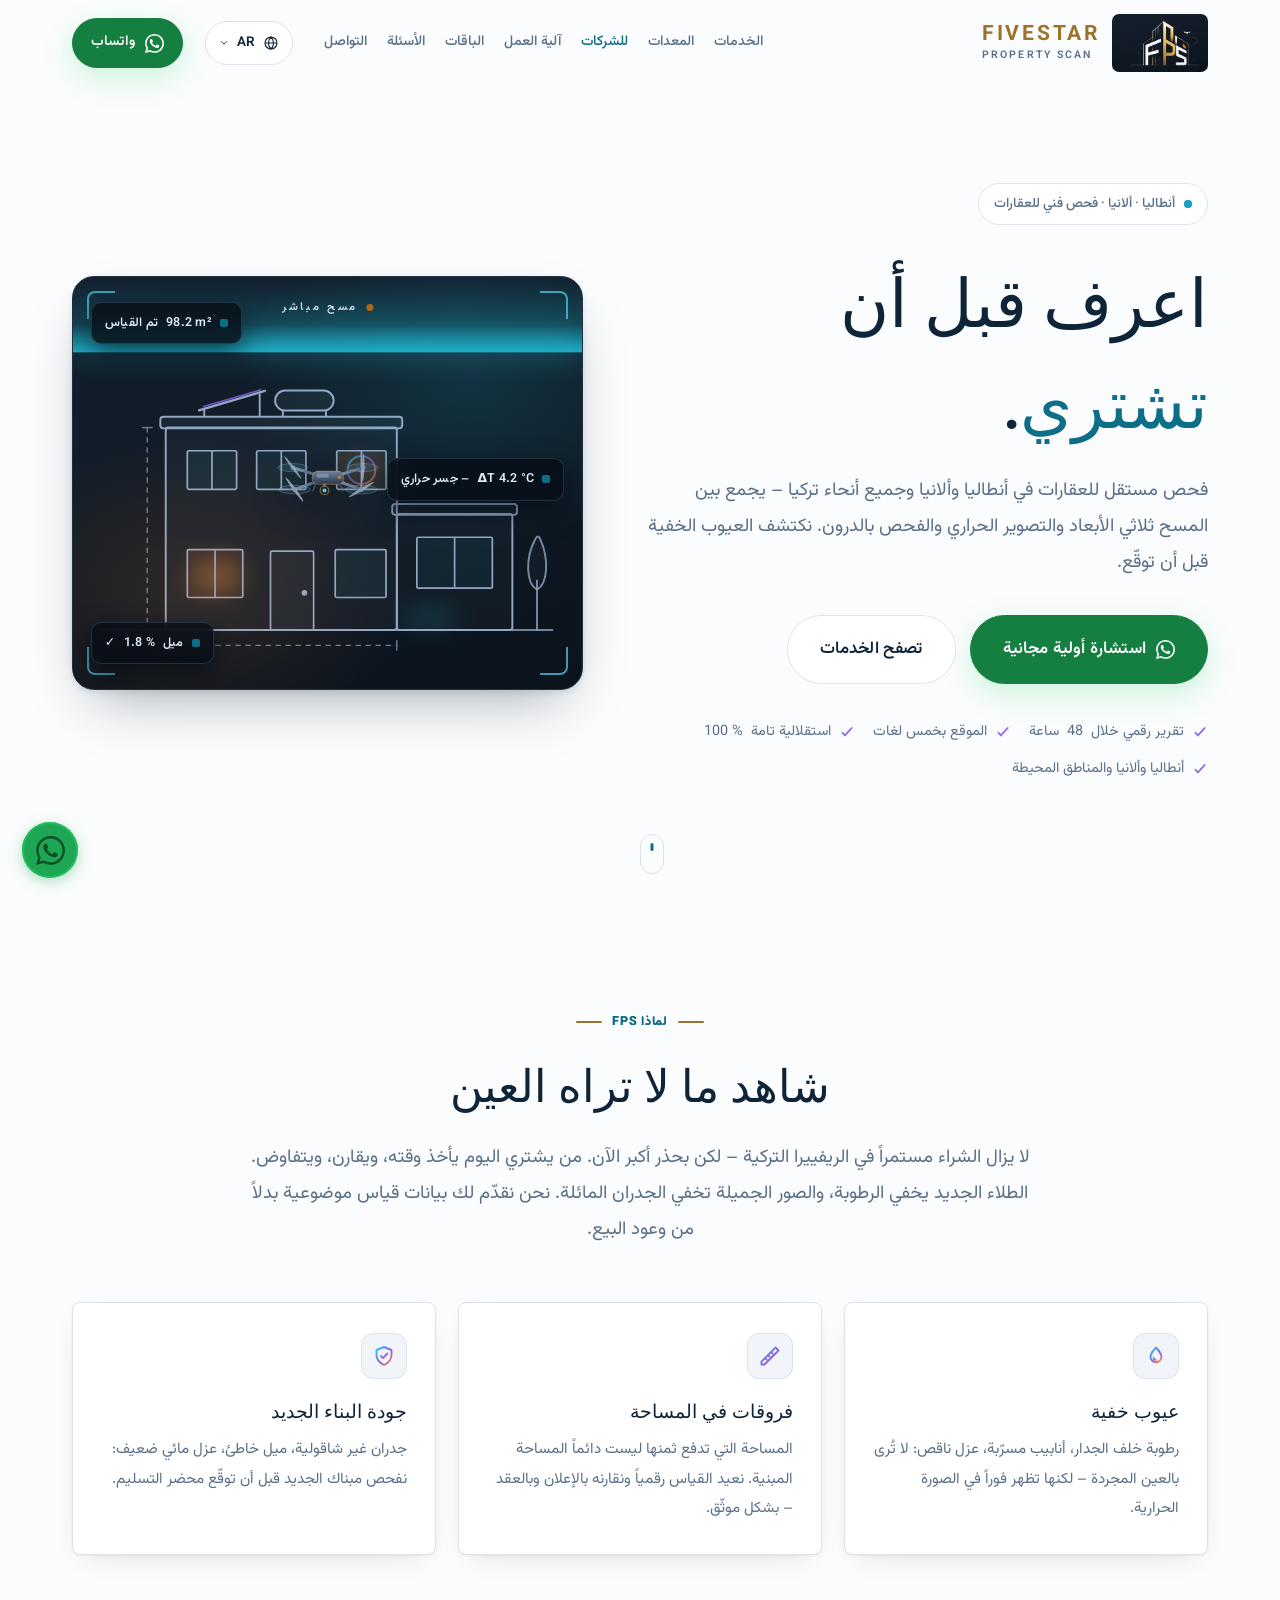
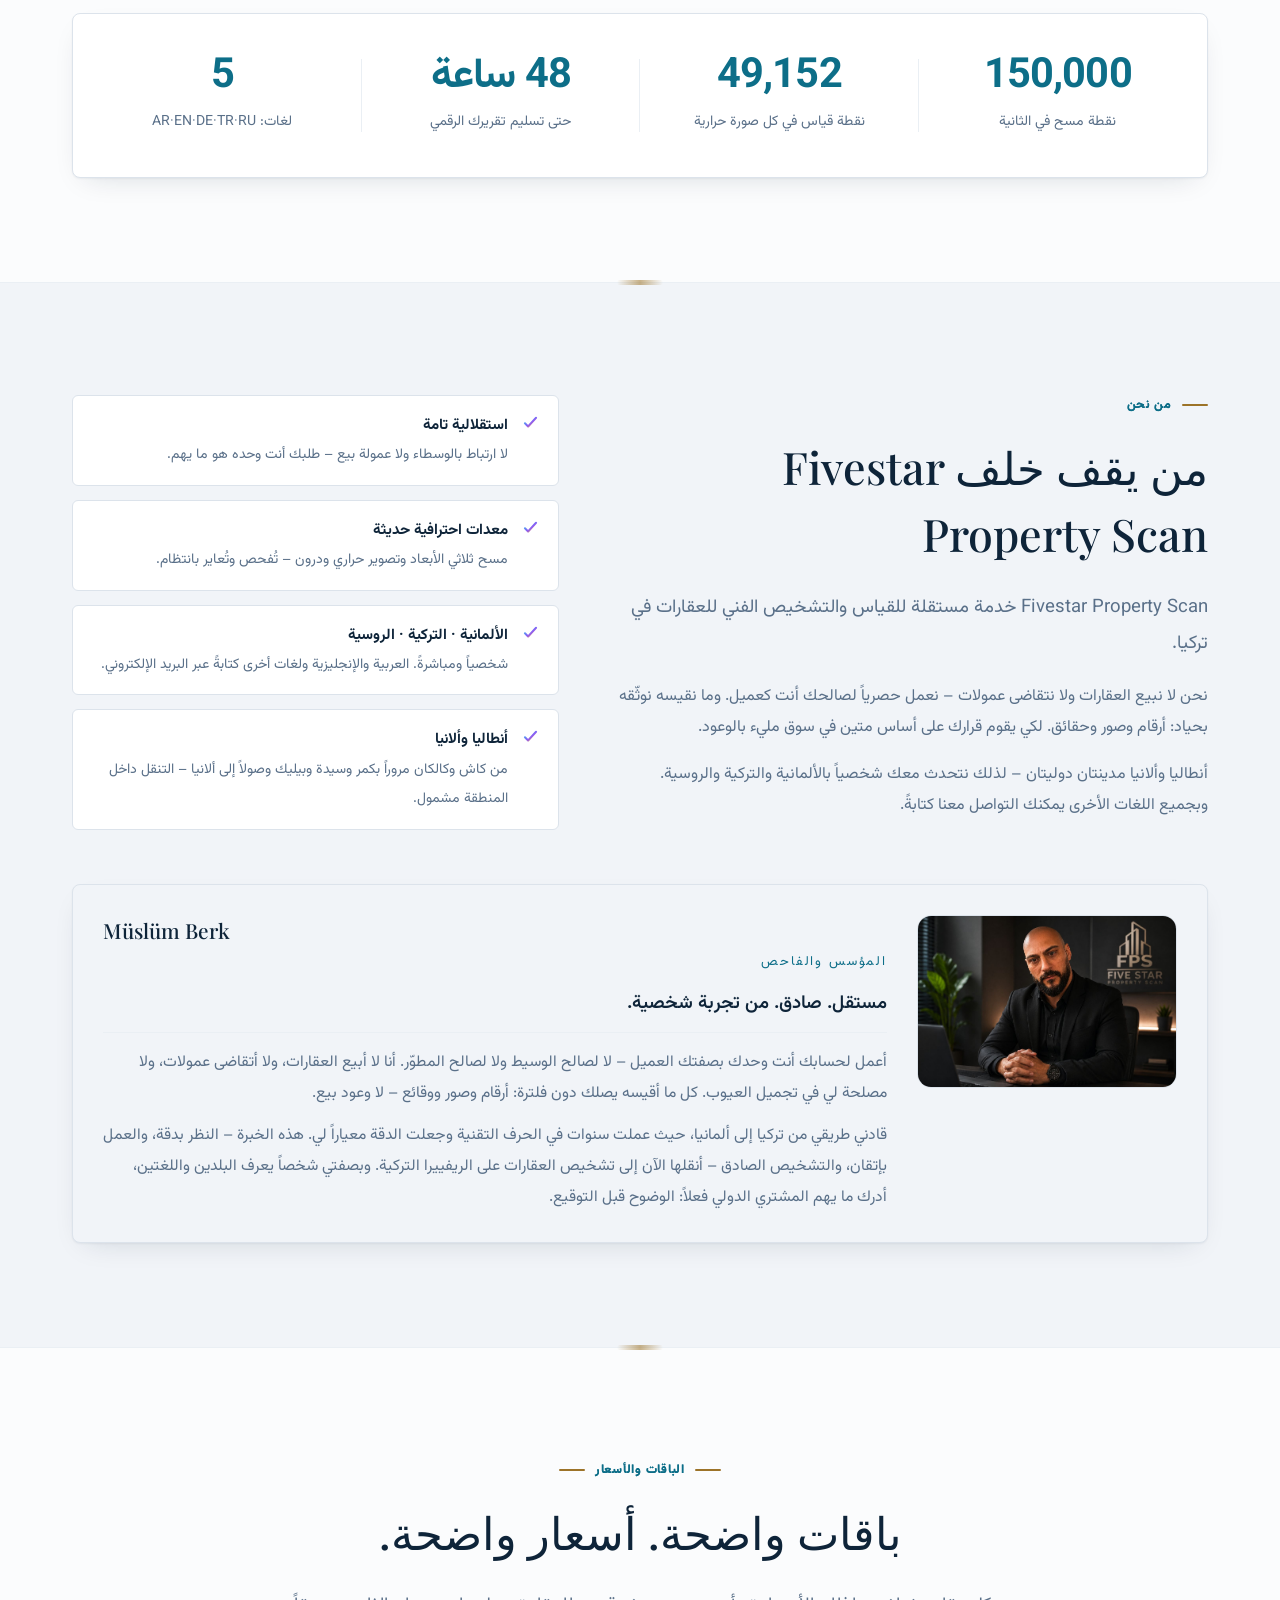
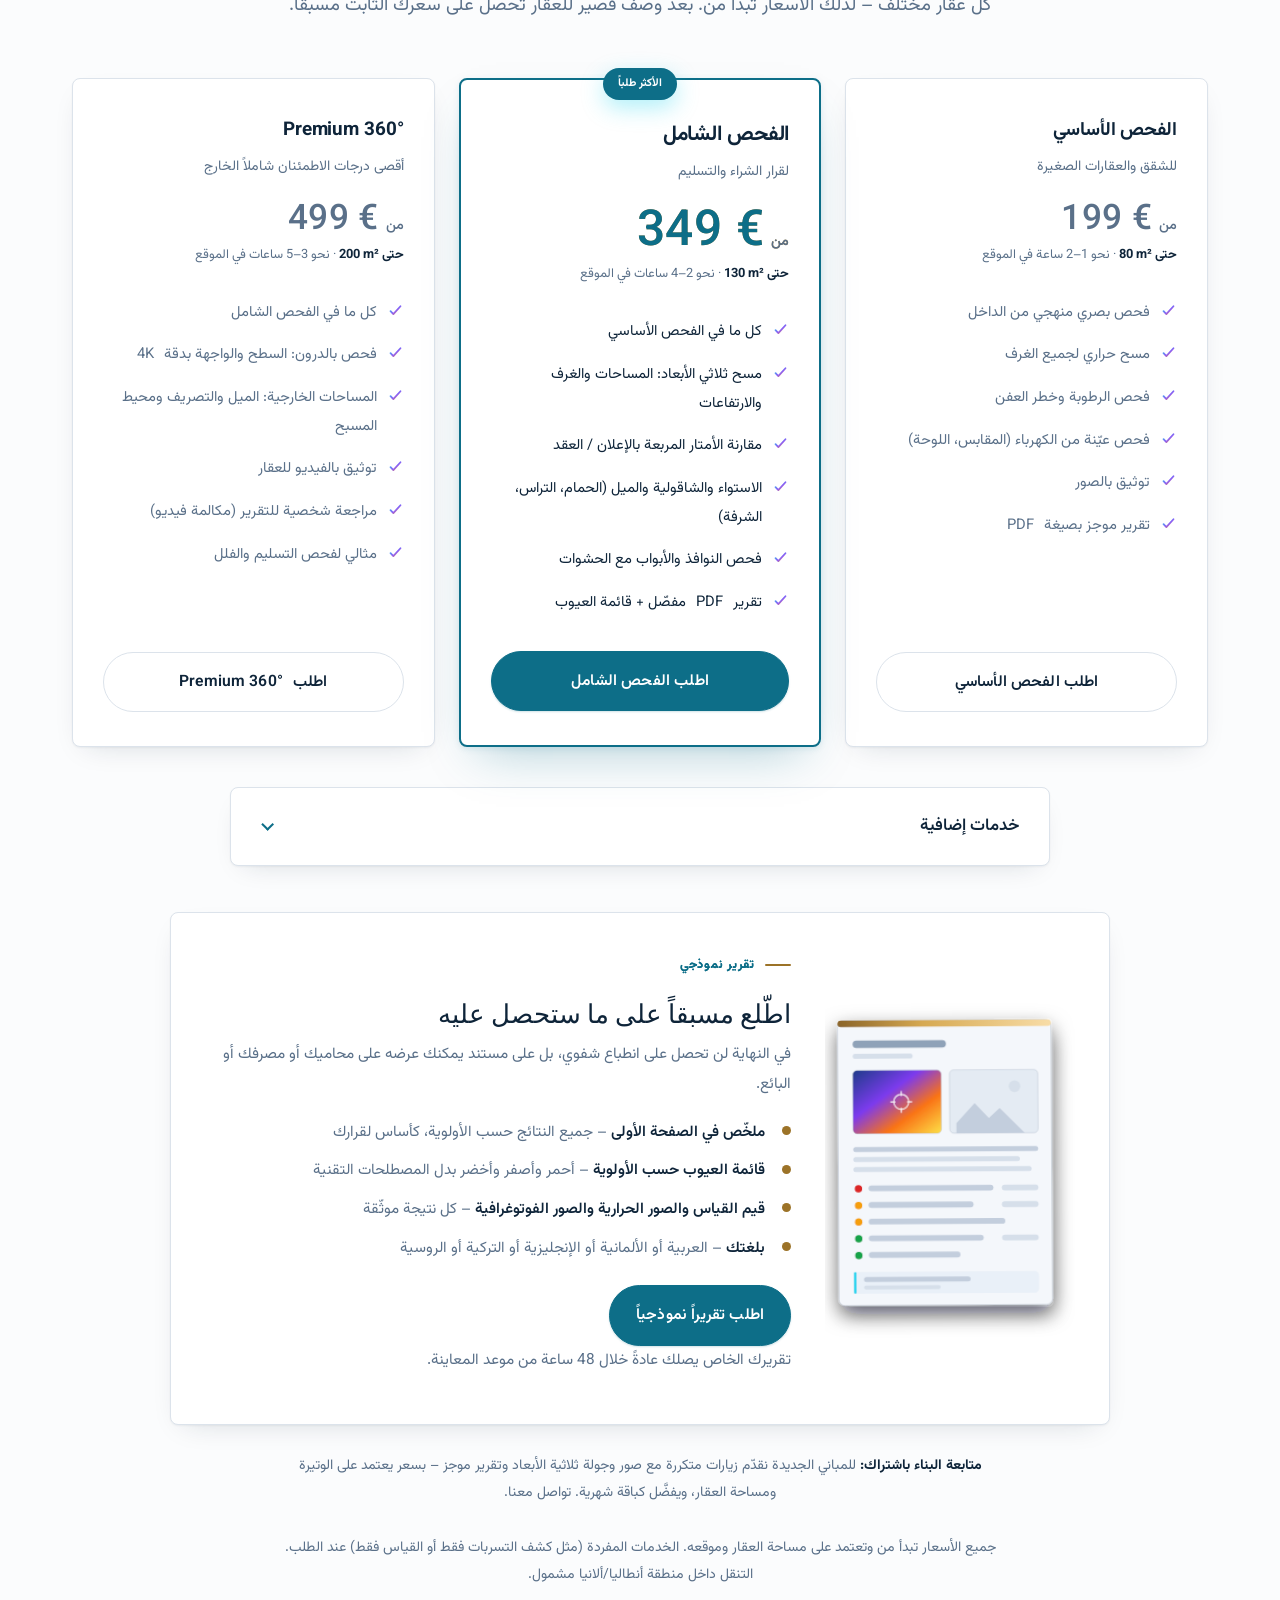
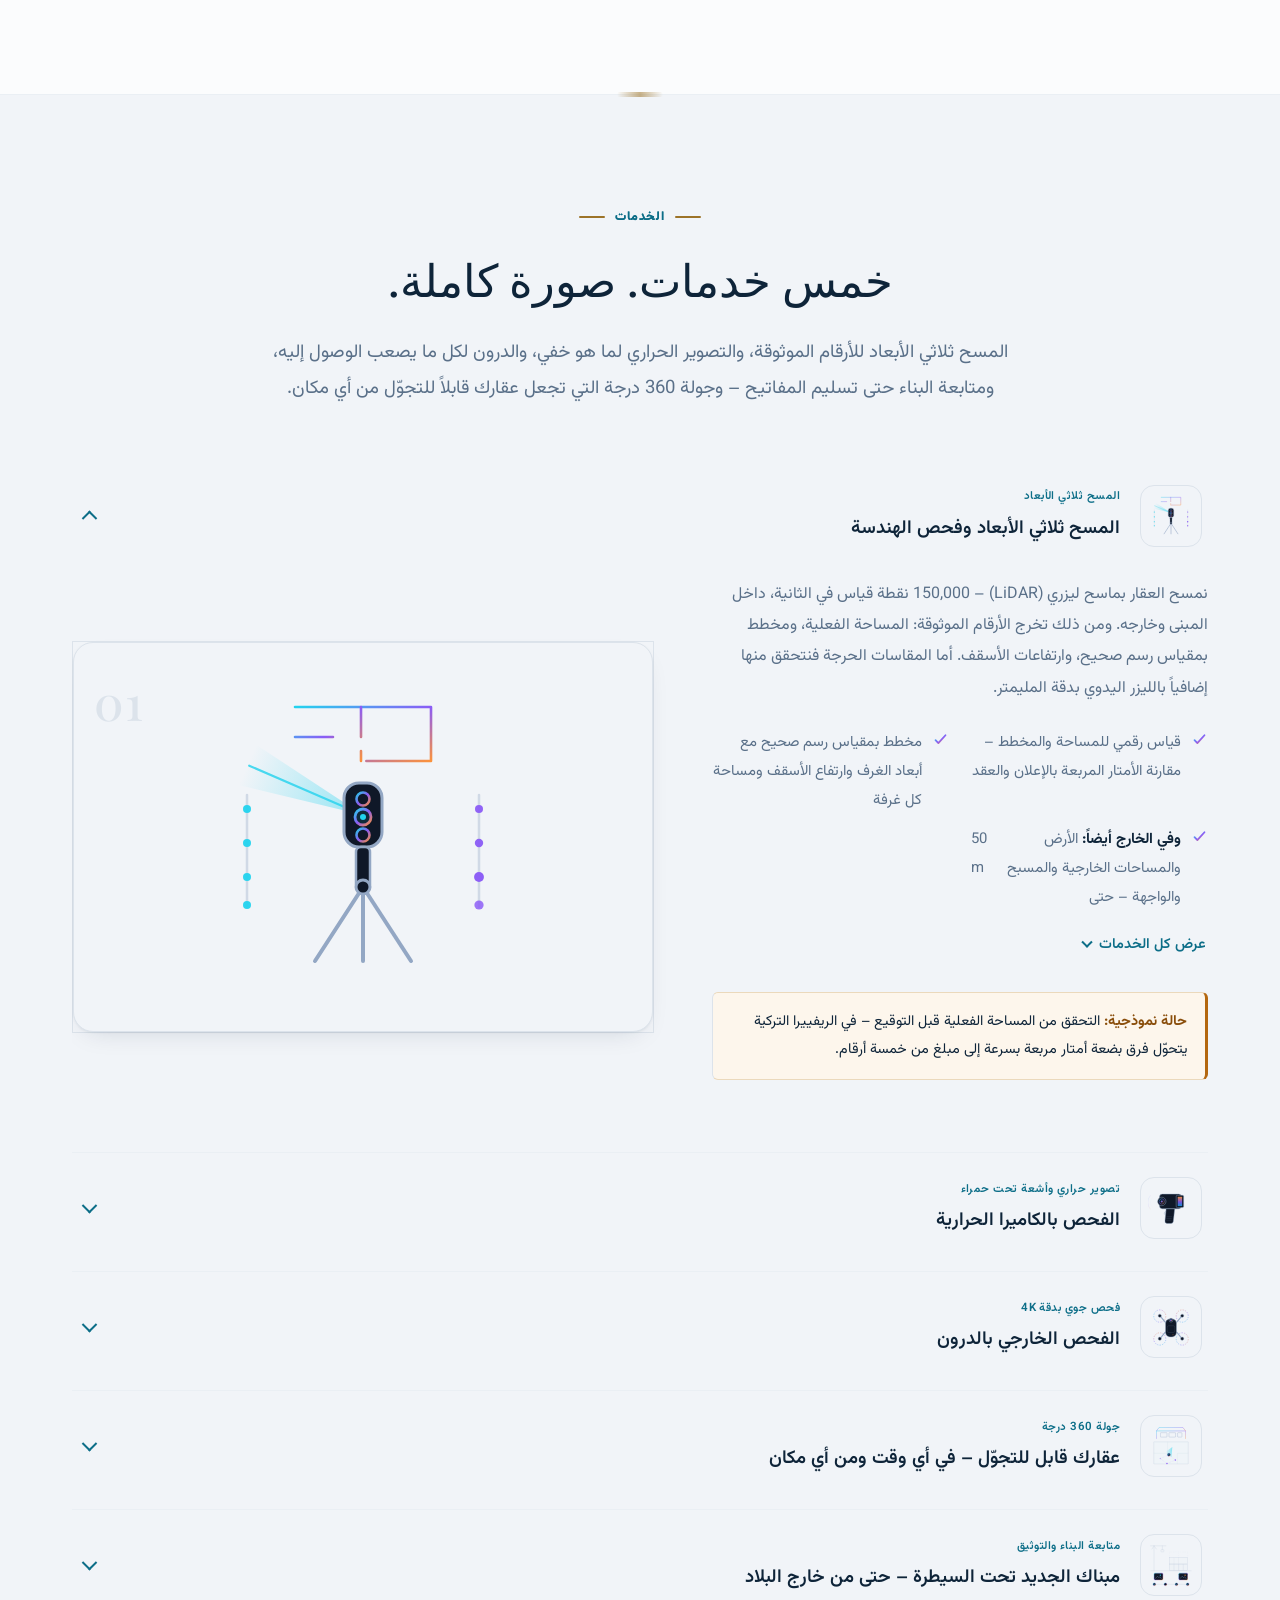
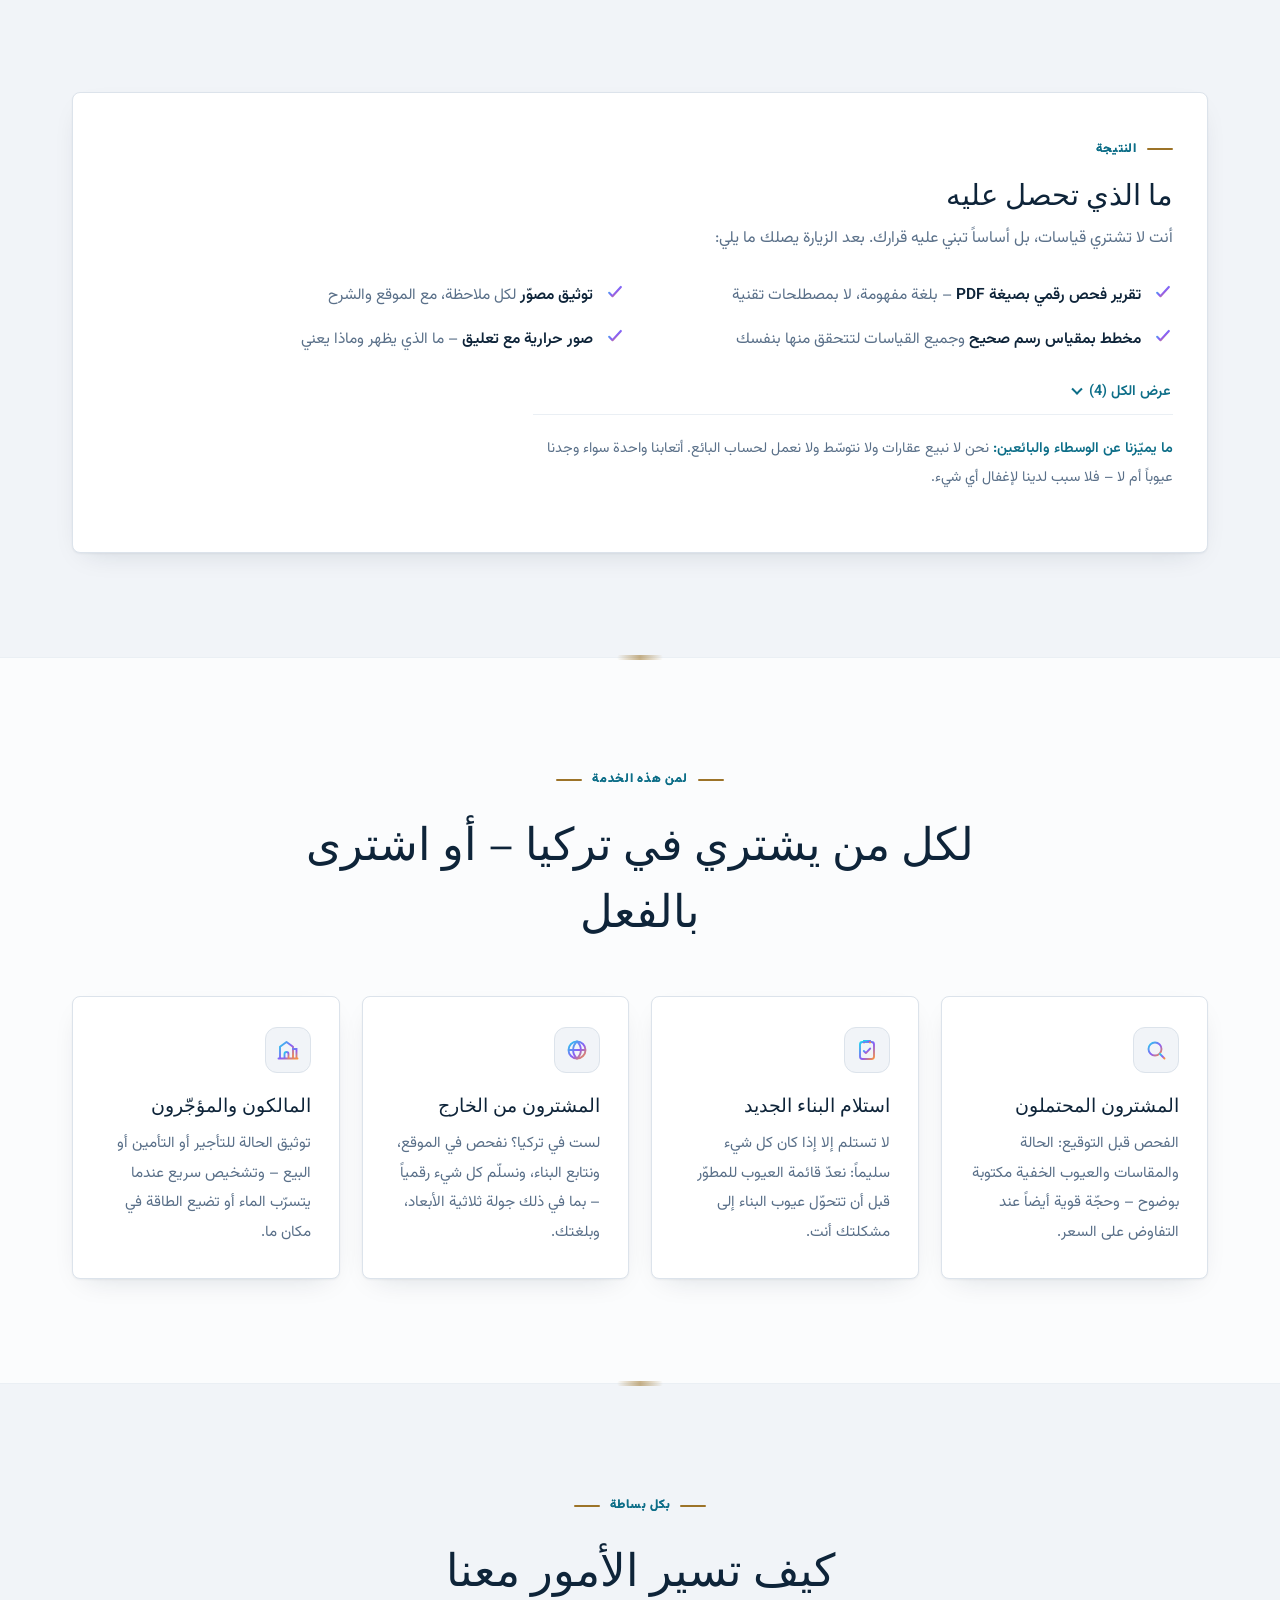
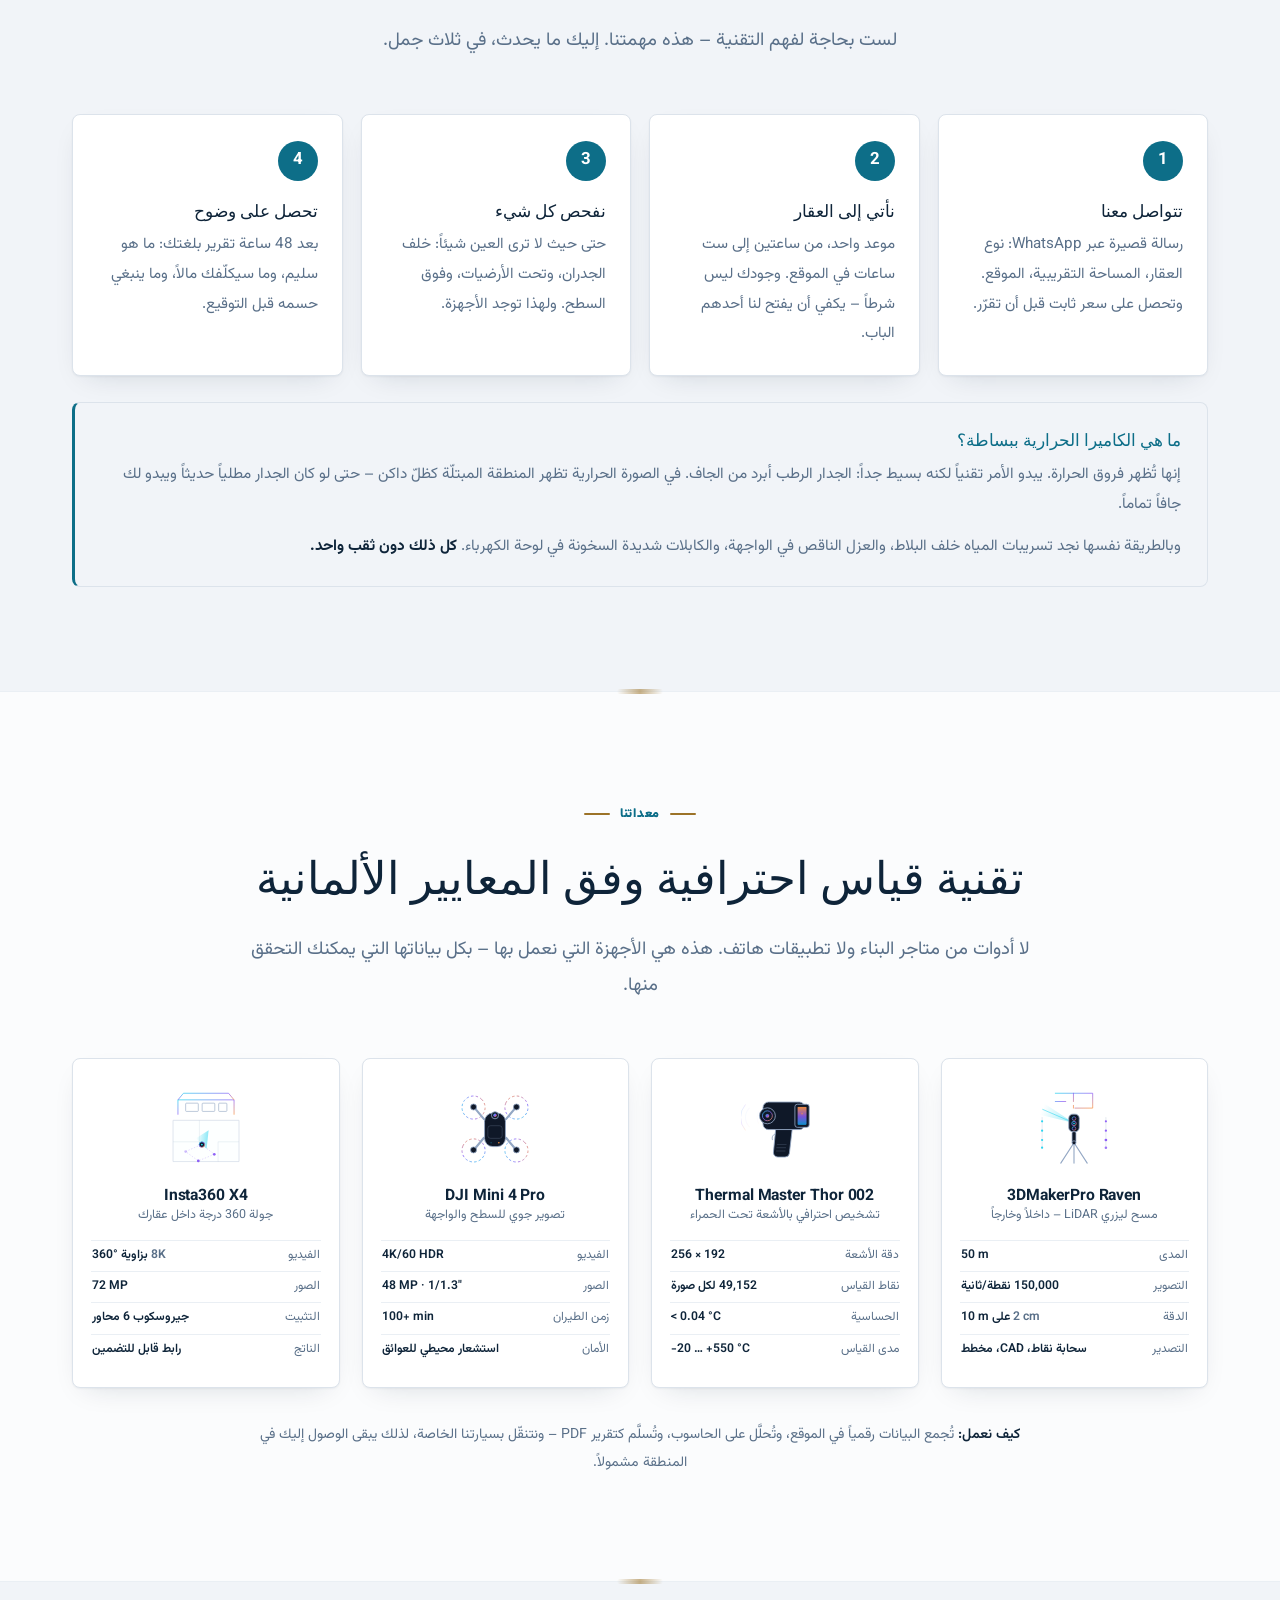
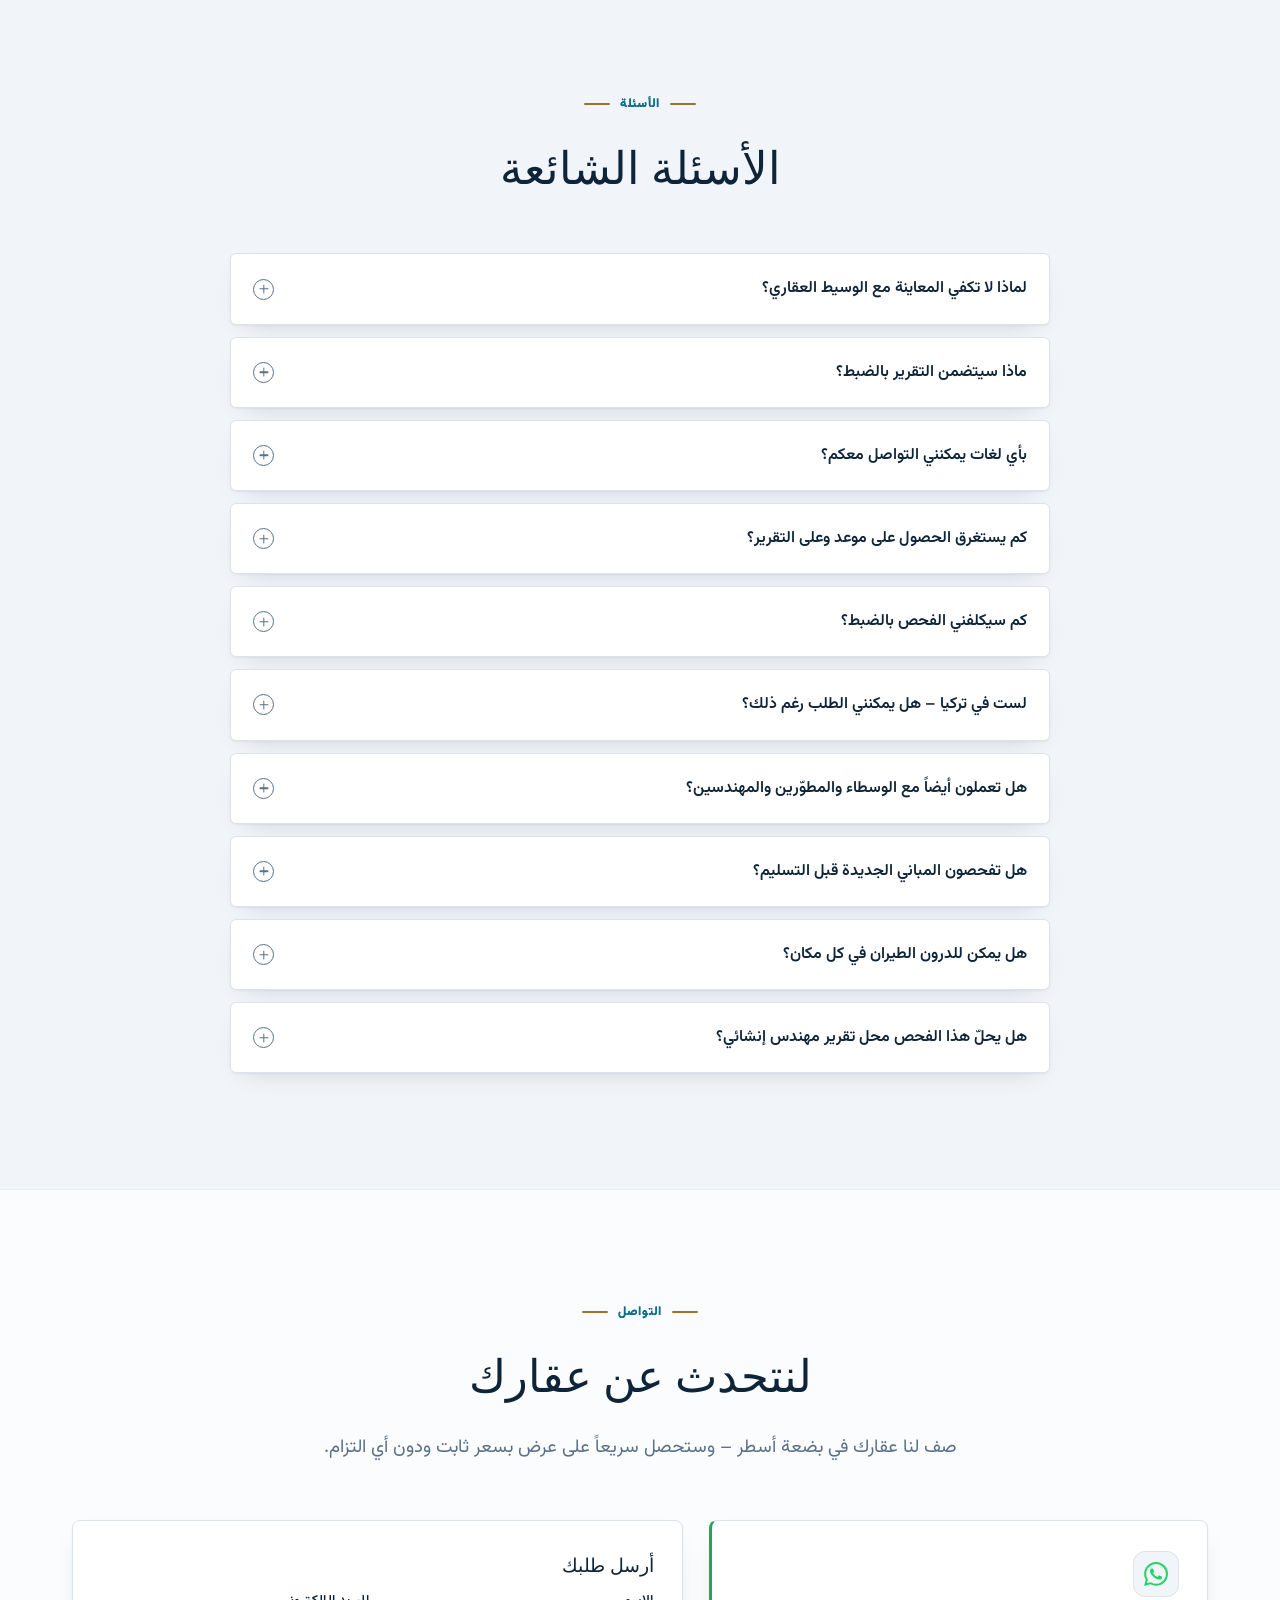
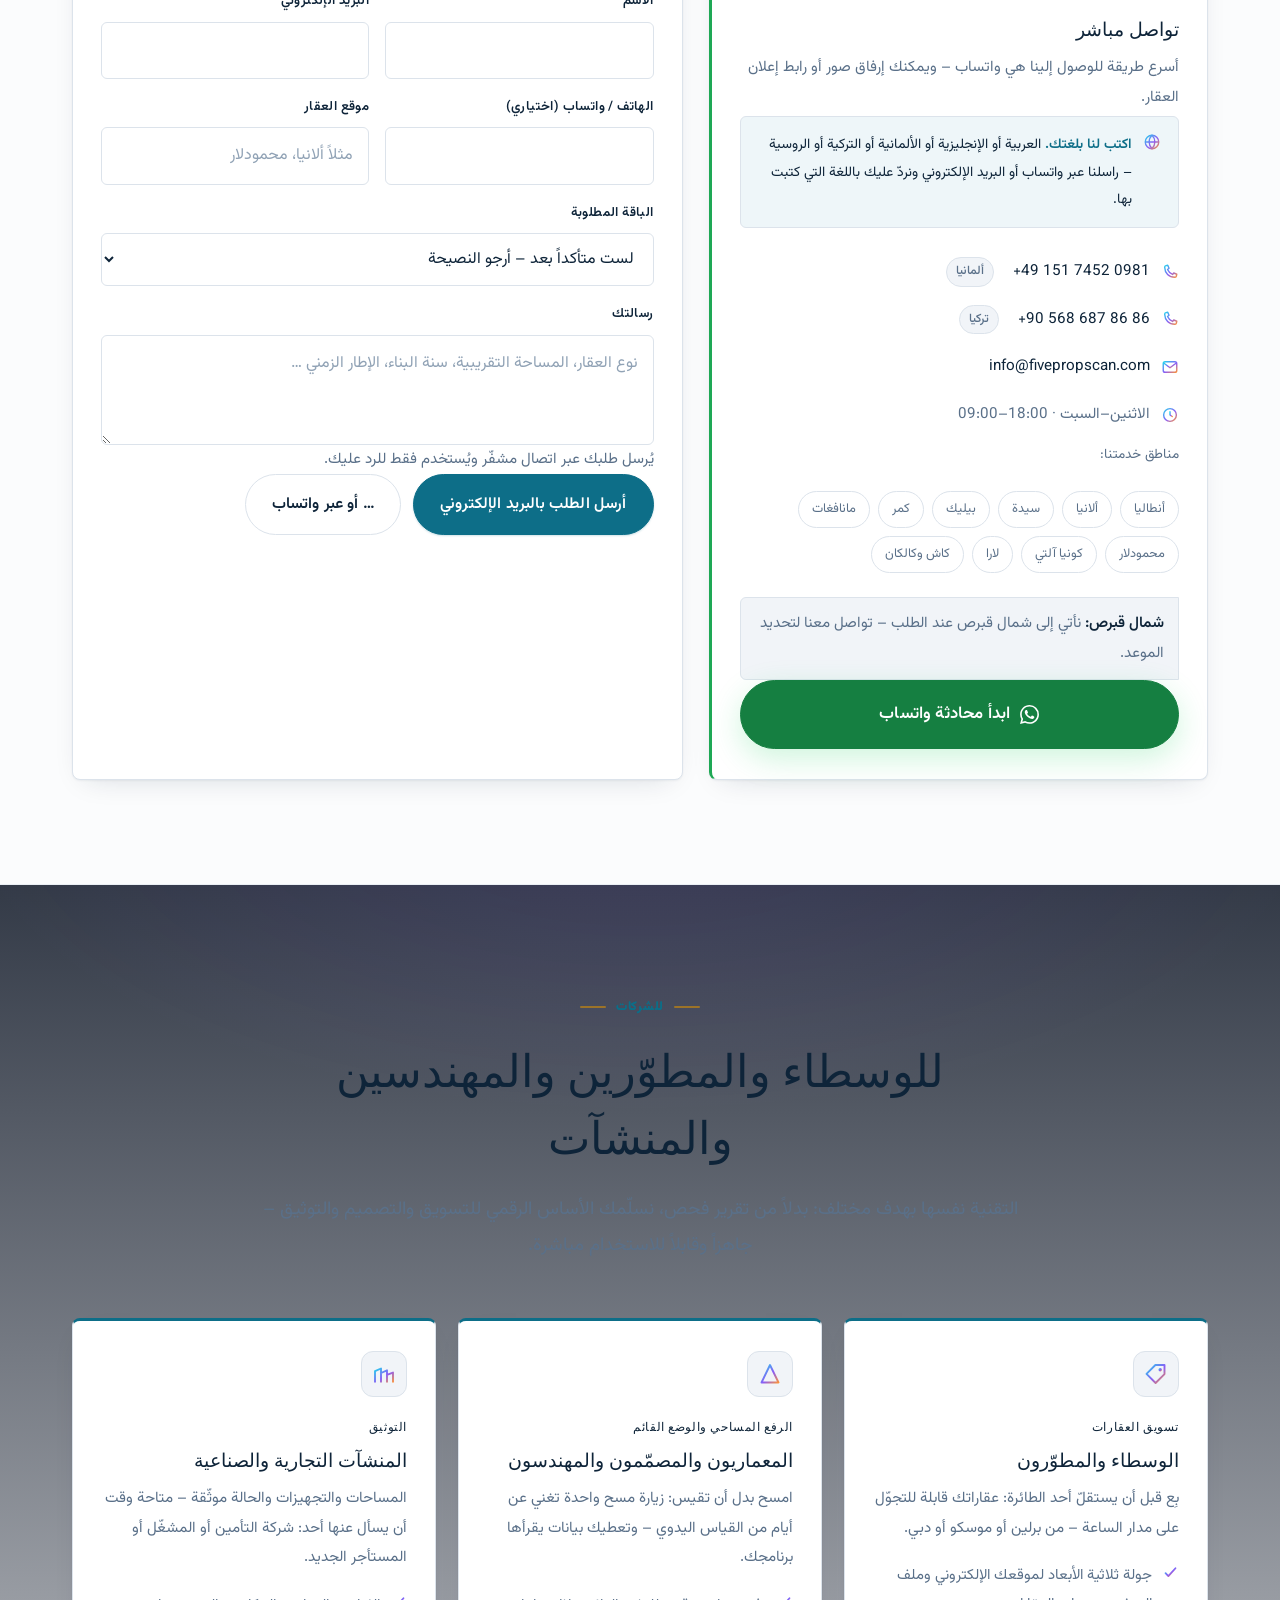
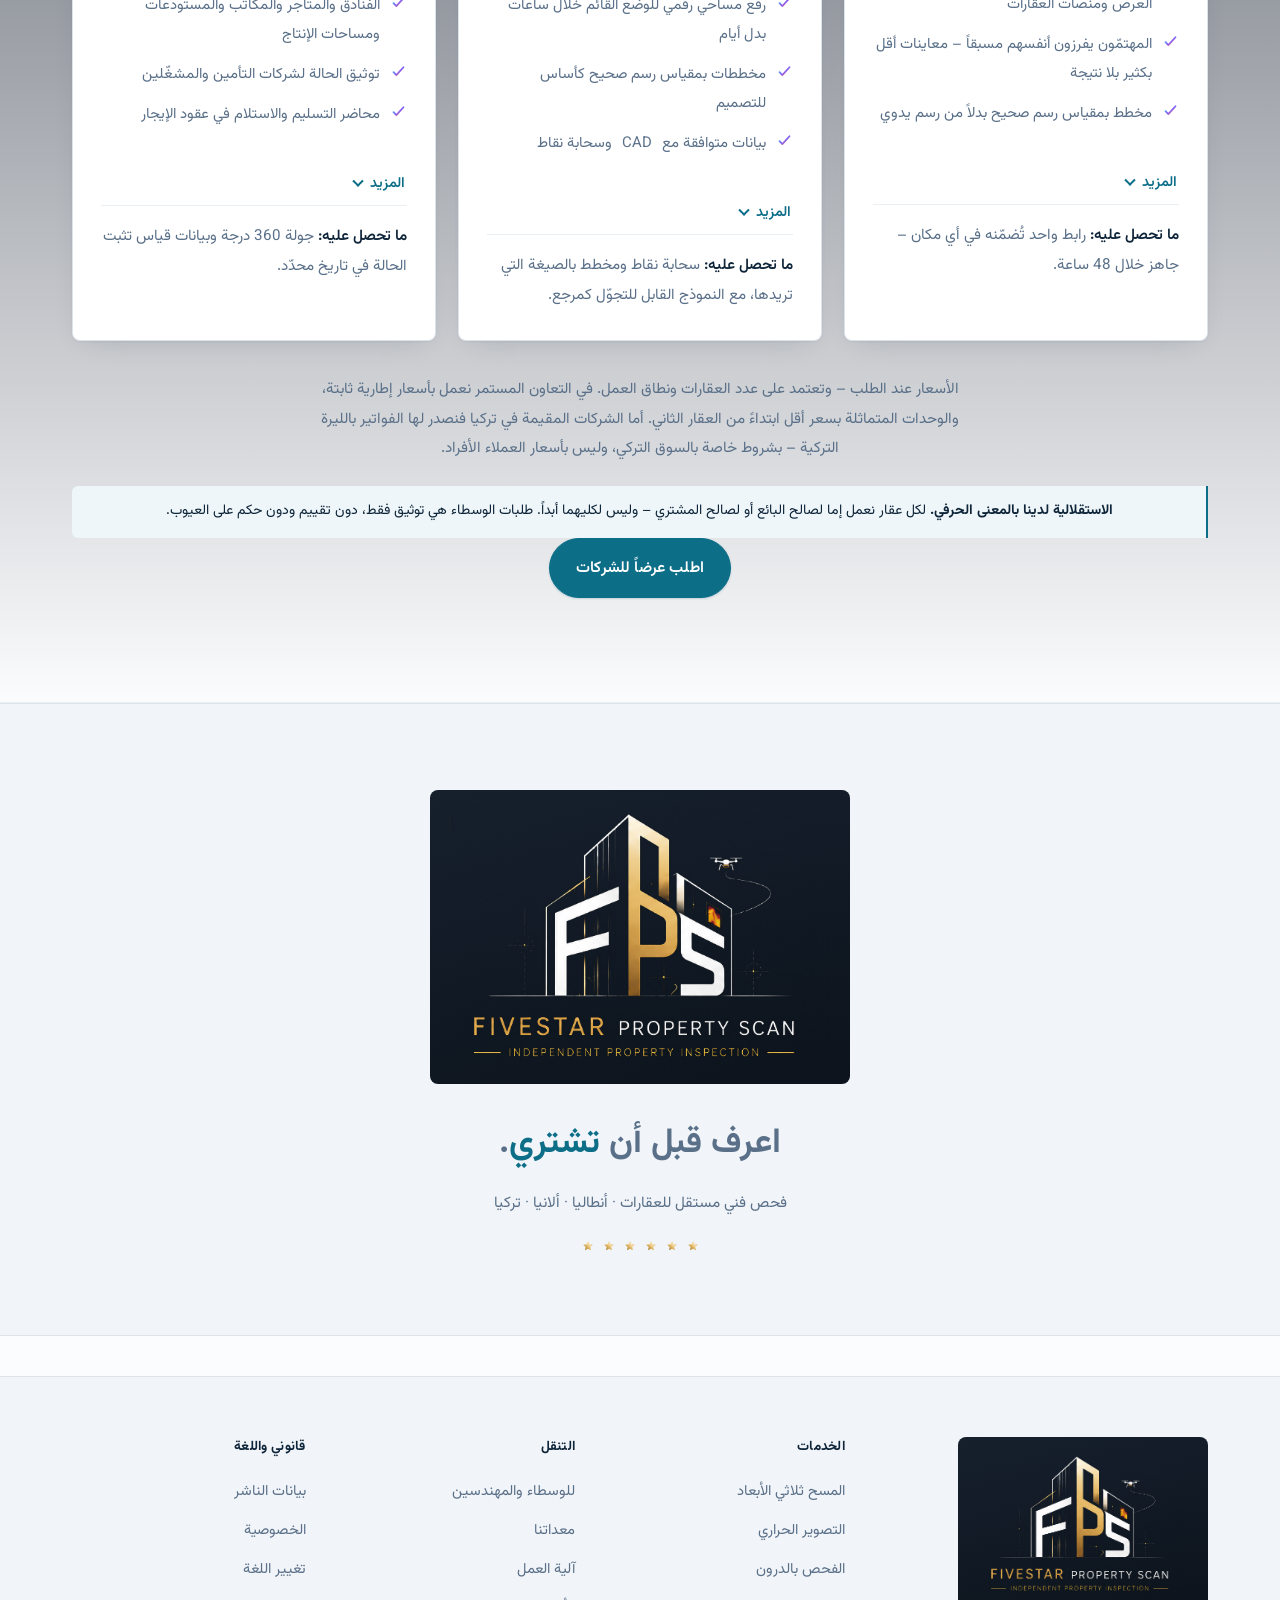
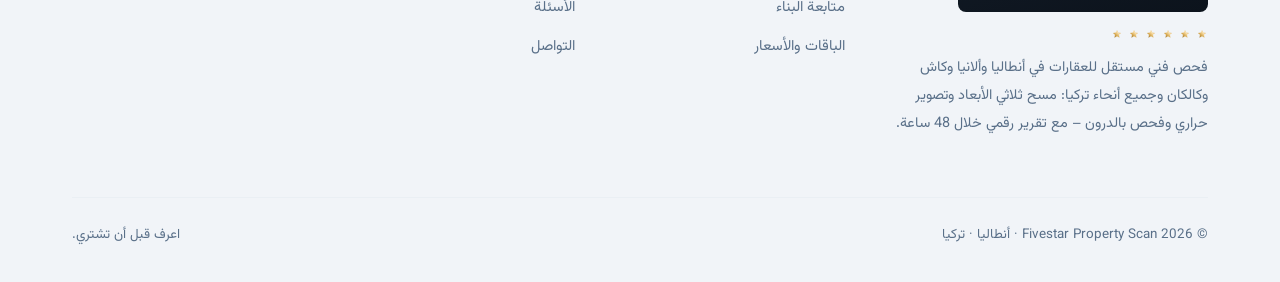
==== commit 133c12f4: "Add files via upload" ====
--- a/ar/index.html
+++ b/ar/index.html
@@ -22,7 +22,12 @@
   <link rel="icon" type="image/svg+xml" href="../favicon.svg">
   <link rel="preload" href="../fonts/vazirmatn-arabic.woff2" as="font" type="font/woff2" crossorigin>
   <link rel="preload" href="../fonts/vazirmatn-latin.woff2" as="font" type="font/woff2" crossorigin>
-  <link rel="stylesheet" href="../css/styles.css">
+  <link rel="stylesheet" href="../css/styles.css">
+  <!-- Helles Design. Liegt bewusst NACH styles.css und überschreibt nur die
+       Optik – Layout, RTL, Mobil und Akkordeon bleiben dort. Zum Zurückschalten
+       auf Dunkel genügt es, diese eine Zeile zu entfernen. -->
+  <link rel="stylesheet" href="../css/hell.css">
+  <link rel="preload" href="../fonts/playfair-latin.woff2" as="font" type="font/woff2" crossorigin>
   <script defer src="../js/main.js"></script>
 </head>
 <body data-wa-text="مرحباً Fivestar Property Scan! أرغب في إجراء فحص لعقار في أنطاليا/ألانيا. هل يمكنكم إرسال عرض سعر؟" data-mail-subject="طلب فحص عقار – Fivestar Property Scan">
--- a/css/styles.css
+++ b/css/styles.css
@@ -419,14 +419,24 @@
   padding: 7px 15px; font-size: 0.84rem; font-weight: 500; color: var(--muted);
   margin-bottom: 24px;
 }
+/* Der Puls lief früher über `box-shadow`. Das lässt sich nicht auf dem
+   Compositor rechnen – jedes Bild kostet ein Neuzeichnen, dauerhaft.
+   Jetzt macht ein Pseudo-Element denselben Ring über transform+opacity.
+   scale(3.25) auf 8 px ergibt 26 px – exakt die alte Ringgröße
+   (8 px Punkt + 2 × 9 px Streuung). */
 .hero-badge .dot {
+  position: relative;
   width: 8px; height: 8px; border-radius: 50%; background: var(--cyan);
-  box-shadow: 0 0 0 0 rgba(34, 211, 238, 0.5); animation: pulse-dot 2.2s infinite;
+}
+.hero-badge .dot::after {
+  content: ""; position: absolute; inset: 0; border-radius: 50%;
+  background: rgba(34, 211, 238, 0.5);
+  animation: pulse-dot 2.2s infinite;
 }
 @keyframes pulse-dot {
-  0% { box-shadow: 0 0 0 0 rgba(34, 211, 238, 0.5); }
-  70% { box-shadow: 0 0 0 9px rgba(34, 211, 238, 0); }
-  100% { box-shadow: 0 0 0 0 rgba(34, 211, 238, 0); }
+  0%   { transform: scale(1);    opacity: .5; }
+  70%  { transform: scale(3.25); opacity: 0; }
+  100% { transform: scale(3.25); opacity: 0; }
 }
 .hero h1 { font-size: clamp(2.4rem, 5.4vw, 4.2rem); font-weight: 700; letter-spacing: -0.03em; margin-bottom: 22px; }
 html[lang="ar"] .hero h1 { letter-spacing: 0; }
@@ -453,19 +463,32 @@
     radial-gradient(340px 240px at 22% 76%, rgba(251, 146, 60, 0.13), transparent 65%),
     radial-gradient(360px 260px at 78% 26%, rgba(34, 211, 238, 0.13), transparent 65%);
 }
+/* Der Scanstreifen lief früher über `top` – das löst bei JEDEM Einzelbild
+   ein Layout aus, und zwar dauerhaft, weil die Animation endlos ist.
+   Jetzt über `transform`: das läuft auf dem Compositor, ohne Layout und
+   ohne Neuzeichnen. Damit die Prozentwerte stimmen, ist das Element so
+   hoch wie die Karte; der sichtbare 76-px-Streifen entsteht über
+   background-size und sitzt an seiner Oberkante. */
 .scanline {
-  position: absolute; left: 0; right: 0; height: 76px; top: -84px; z-index: 4;
+  position: absolute; left: 0; right: 0; top: 0; height: 100%; z-index: 4;
   background: linear-gradient(180deg, transparent, rgba(34, 211, 238, 0.16) 62%, rgba(34, 211, 238, 0.75) 98%, transparent);
+  background-size: 100% 76px;
+  background-repeat: no-repeat;
+  background-position: 0 0;
   filter: drop-shadow(0 4px 14px rgba(34, 211, 238, 0.45));
-  animation: scan-sweep 5.4s var(--ease) infinite;
+  /* linear, NICHT var(--ease): Die Ease-out-Kurve ließ den Streifen in den
+     ersten 10 % der Zeit schon über die halbe Karte schießen und danach
+     kriechen – das sah aus wie ein Aufblitzen, nicht wie ein Abtasten.
+     Ein Scanner bewegt sich gleichmäßig; genau das sagt `linear`. */
+  animation: scan-sweep 5.4s linear infinite;
   pointer-events: none;
 }
 @keyframes scan-sweep {
-  0% { top: -84px; opacity: 0; }
-  8% { opacity: 1; }
-  46% { top: calc(100% + 10px); opacity: 1; }
-  54% { top: calc(100% + 10px); opacity: 0; }
-  100% { top: -84px; opacity: 0; }
+  0%   { transform: translateY(-84px); opacity: 0; }
+  8%   { opacity: 1; }
+  46%  { transform: translateY(100%);  opacity: 1; }
+  54%  { transform: translateY(100%);  opacity: 0; }
+  100% { transform: translateY(-84px); opacity: 0; }
 }
 .scan-corner { position: absolute; width: 28px; height: 28px; border: 2px solid rgba(34, 211, 238, 0.8); z-index: 5; }
 .scan-corner.tl { top: 14px; left: 14px; border-right: 0; border-bottom: 0; border-radius: 8px 0 0 0; }
@@ -554,12 +577,19 @@
   position: absolute; left: 50%; bottom: 26px; transform: translateX(-50%);
   width: 24px; height: 40px; border: 1.5px solid var(--line); border-radius: 999px;
 }
+/* Auch hier lief die Bewegung über `top` – gleiche Geschichte wie beim
+   Scanstreifen, nur kleiner. Jetzt über translateY, das translateX(-50%)
+   für die Zentrierung bleibt dabei erhalten. */
 .scroll-hint::after {
   content: ""; position: absolute; left: 50%; top: 8px; width: 3px; height: 8px;
   transform: translateX(-50%); border-radius: 4px; background: var(--cyan);
   animation: wheel 1.9s ease-in-out infinite;
 }
-@keyframes wheel { 0% { top: 8px; opacity: 1; } 70% { top: 22px; opacity: 0; } 100% { top: 8px; opacity: 0; } }
+@keyframes wheel {
+  0%   { transform: translate(-50%, 0);    opacity: 1; }
+  70%  { transform: translate(-50%, 14px); opacity: 0; }
+  100% { transform: translate(-50%, 0);    opacity: 0; }
+}
 
 /* ---------- Karten & Grids ---------- */
 .card {
@@ -1469,28 +1499,43 @@
 .hero h1,
 .hero .lead,
 .hero-cta,
-.trust-chips { animation: heroIn .8s var(--ease) both; }
-.hero-badge  { animation-delay: .05s; }
-.hero h1     { animation-delay: .16s; }
-.hero .lead  { animation-delay: .28s; }
-.hero-cta    { animation-delay: .40s; }
-.trust-chips { animation-delay: .52s; }
-.scan-card   { animation: heroCard 1s var(--ease) both .30s; }
-/* Chips im Scan-Display erscheinen zuletzt, nacheinander */
-.m-chip { animation: heroIn .7s var(--ease) both, float-y 5.6s ease-in-out infinite; }
-.m-chip.c1 { animation-delay: .95s, 1.7s; }
-.m-chip.c2 { animation-delay: 1.15s, 2.6s; }
-.m-chip.c3 { animation-delay: 1.35s, 3.4s; }
-.scroll-hint { animation: heroIn 1s var(--ease) both 1.5s; }
+/* Zeiten halbiert am 02.08.2026. Vorher war der Hero erst nach 2,5 s fertig
+   (letzter Chip 1,35 s + 0,7 s, Scroll-Hinweis 1,5 s + 1,0 s). Wer die Seite
+   öffnet, sah zwei Sekunden lang Dinge nachwandern – das wirkt langsam, nicht
+   edel. Die Reihenfolge der Einblendung ist unverändert, nur die Dauern und
+   Abstände sind gestrafft: fertig nach rund 1,45 s statt 2,5 s. */
+.trust-chips { animation: heroIn .5s var(--ease) both; }
+.hero-badge  { animation-delay: .04s; }
+.hero h1     { animation-delay: .10s; }
+.hero .lead  { animation-delay: .18s; }
+.hero-cta    { animation-delay: .26s; }
+.trust-chips { animation-delay: .34s; }
+.scan-card   { animation: heroCard .65s var(--ease) both .20s; }
+/* Chips im Scan-Display erscheinen zuletzt, nacheinander.
+   Der zweite Verzögerungswert gehört zum endlosen Schweben – bewusst
+   ungleich, damit die drei nicht im Gleichtakt wippen. */
+.m-chip { animation: heroIn .45s var(--ease) both, float-y 5.6s ease-in-out infinite; }
+.m-chip.c1 { animation-delay: .58s, 1.3s; }
+.m-chip.c2 { animation-delay: .70s, 2.0s; }
+.m-chip.c3 { animation-delay: .82s, 2.6s; }
+.scroll-hint { animation: heroIn .5s var(--ease) both .95s; }
 
 /* Sanftes Parallax – nur Desktop, wird per JS gesetzt */
 .scan-card { will-change: transform; }
 
-/* ---------- Reveal-Animationen ---------- */
-.reveal { opacity: 0; transform: translateY(28px); }
+/* ---------- Reveal-Animationen ----------
+   Vorher 0,85 s und 28 px Weg. Das ist der Grund, warum sich die Seite beim
+   Scrollen zäh anfühlte: Der Inhalt schwebt langsam hinterher, statt da zu
+   sein. Für Einblendungen sind 300–500 ms das übliche Fenster – darüber
+   wirkt es müde, darunter hektisch.
+   Kürzerer Weg (16 px) passt dazu: Bei 28 px muss das Auge sichtbar
+   nachführen, bei 16 px liest man den Text schon während er ankommt.
+   Die restlichen Übergänge auf der Seite liegen bei 0,2–0,3 s – 0,45 s hier
+   ist bewusst etwas länger, weil größere Flächen bewegt werden. */
+.reveal { opacity: 0; transform: translateY(16px); }
 .reveal.in {
   opacity: 1; transform: none;
-  transition: opacity 0.85s var(--ease), transform 0.85s var(--ease);
+  transition: opacity 0.45s var(--ease), transform 0.45s var(--ease);
   transition-delay: var(--d, 0s);
 }
 
--- a/css/hell.css
+++ b/css/hell.css
@@ -0,0 +1,422 @@
+/* ==========================================================================
+   FIVESTAR PROPERTY SCAN — HELLES DESIGN
+   --------------------------------------------------------------------------
+   Wird NACH styles.css geladen und legt sich darüber. Absicht: Das gesamte
+   Layout, die RTL-Regeln für Arabisch, die Mobiloptimierung, das Akkordeon,
+   die Abschnittsreihenfolge und die Tippflächen bleiben unangetastet –
+   getauscht wird ausschließlich die Optik.
+   Rückgängig machen = diese eine Zeile aus dem <head> nehmen.
+
+   HALTUNG
+   Ein technischer Prüfbericht verkauft sich über Nüchternheit, nicht über
+   Effekt. Deshalb: heller Grund, Marineblau statt Schwarz, EIN Akzent,
+   kleine Radien, flache Schatten. Die Neonverläufe des dunklen Entwurfs
+   sind ersatzlos weg – auf Weiß wirken sie billig.
+
+   TYPOGRAFIE
+   Überschriften laufen jetzt über Playfair Display (Gewicht 500, nicht fett).
+   Die Schrift ist bereits für die Wortmarke im Paket, kostet also keinen
+   zusätzlichen Ladevorgang, und ihre Serifen geben dem Ganzen den Ernst,
+   den ein Gutachten braucht. Fließtext bleibt Inter. Space Grotesk behält
+   die technischen Rollen: Etiketten, Kennzahlen, Preise.
+
+   EINE AUSNAHME
+   Die Scan-Karte im Hero bleibt dunkel. Sie stellt ein Messgerät-Display
+   dar – ein Bildschirm ist nun mal dunkel. Das ist kein Stilbruch, sondern
+   der einzige Ort, an dem Dunkelheit etwas bedeutet.
+   ========================================================================== */
+
+:root {
+  --bg: #FBFCFD;
+  --bg2: #F1F4F8;
+  --panel: #FFFFFF;
+  --line: #DCE3EB;
+  --line-soft: #EAEFF4;
+  --line-gold: rgba(156, 115, 40, 0.30);
+
+  --text: #0E2439;          /* tiefes Marineblau – nie reines Schwarz */
+  --muted: #5A7089;
+
+  --cyan: #0D6E88;          /* Petrol: technisch, seriös, EIN Akzent */
+  --violet: #0D6E88;        /* zusammengeführt – kein Dreiklang mehr */
+  --orange: #B4670F;        /* nur noch für Hinweise/Warnungen */
+  --gold: #9C7328;
+  --gold-light: #C79A45;
+  --gold-deep: #6E4F16;
+  --wa: #1EA855;
+
+  --grad: #0D6E88;          /* war ein Neonverlauf – jetzt Vollton */
+  --grad-soft: #0D6E88;
+  --gold-grad: #9C7328;
+
+  --radius: 8px;
+  --radius-sm: 6px;
+  --shadow: 0 1px 2px rgba(14, 36, 57, .05), 0 10px 28px -14px rgba(14, 36, 57, .18);
+  --shadow-lg: 0 2px 4px rgba(14, 36, 57, .06), 0 20px 44px -18px rgba(14, 36, 57, .22);
+}
+
+body { background: var(--bg); color: var(--text); }
+
+/* ---------- Typografie ---------- */
+h1, h2, h3, .p-name, .tech-name, .b2b-role {
+  font-family: var(--font-mark);
+  font-weight: 500;
+  letter-spacing: -0.005em;
+}
+h1 { letter-spacing: -0.015em; }
+.hero h1 { font-weight: 500; }
+h4, .eyebrow, .stat-num, .stat-label, .price, .p-from, .p-hint,
+.service-tag, .df-num, .nr, .lang-code { font-family: var(--font-display); }
+
+.eyebrow { color: var(--cyan); font-weight: 700; }
+.lead, .desc, p { color: var(--muted); }
+.grad-text, .stat-num { background: none; -webkit-text-fill-color: currentColor; color: var(--cyan); }
+.hero h1 .grad-text { color: var(--cyan); }
+strong, b { color: var(--text); }
+
+/* ---------- Hintergrund-Effekte raus ---------- */
+.bg-fx, .bg-grid { display: none; }
+
+/* ==========================================================================
+   LOGO AUF HELLEM GRUND
+   --------------------------------------------------------------------------
+   Die Bildmarke ist mit WEISSEN Linien gezeichnet (Gebäudekontur, Fadenkreuze,
+   Drohne) plus goldenem „P". Auf weißem Grund verschwindet alles Weiße – übrig
+   bleibt ein goldener Buchstabe ohne Zusammenhang.
+
+   Lösung ohne Eingriff ins Logo: eine dunkle Kachel darunter. Das erhält die
+   Marke exakt so, wie sie gestaltet wurde, und nimmt das Motiv der dunklen
+   Scan-Karte auf – dunkel steht auf dieser Seite für „Gerät/Anzeige".
+
+   SAUBERER wäre eine eigene Logofassung für helle Hintergründe (dunkle statt
+   weißer Linien). Wenn du die vom Gestalter bekommst, kann die Kachel weg.
+   ========================================================================== */
+.logo-icon {
+  background: linear-gradient(165deg, #16202D, #0C131C);
+  border-radius: 7px;
+  padding: 6px 8px;
+  box-sizing: border-box;
+}
+.footer-logo-big img, .brand-band img {
+  background: linear-gradient(165deg, #16202D, #0C131C);
+  border-radius: 8px;
+  padding: 14px 20px;
+}
+
+/* ---------- Kopfzeile ---------- */
+.site-header.scrolled {
+  background: rgba(251, 252, 253, 0.88);
+  -webkit-backdrop-filter: blur(12px); backdrop-filter: blur(12px);
+  border-bottom-color: var(--line);
+}
+.nav-links a:hover { color: var(--cyan); background: var(--bg2); }
+.lang-btn { background: #FFF; border-color: var(--line); color: var(--text); }
+.lang-btn:hover { background: var(--bg2); border-color: var(--cyan); }
+.lang-menu { background: #FFF; border-color: var(--line); box-shadow: var(--shadow); }
+.lang-menu a:hover { background: var(--bg2); }
+.lang-menu a.active { background: var(--bg2); color: var(--cyan); }
+.mobile-nav { background: #FFF; border-color: var(--line); }
+.mn-link { color: var(--text); }
+
+/* ---------- Flächen und Karten ---------- */
+.card, .tech-card, .b2b-card, .price-card, .contact-card,
+.faq-item, .stimme, .bericht, .liefer, .size-note, .wa-card,
+.einfach-steps > div, .device-frame, .modal-box, .person {
+  background: var(--panel);
+  border: 1px solid var(--line);
+  box-shadow: var(--shadow);
+}
+.card::before, .b2b-card::before, .card-top::before, .device-frame::before,
+.brand-band::before, .splash-rule::before, .splash-rule::after { display: none; }
+.card:hover, .wa-card:hover { border-color: var(--cyan); box-shadow: var(--shadow-lg); }
+.card-icon, .b2b-card .card-icon, .wa-card .card-icon {
+  background: var(--bg2); border: 1px solid var(--line); color: var(--cyan);
+}
+
+/* Abschnittswechsel über einen minimal kühleren Grund */
+#fuer-wen, #for-whom, #kimler-icin, #dlya-kogo,
+#pakete, #packages, #paketler, #pakety,
+#technik, #equipment, #ekipman, #oborudovanie,
+#faq, #sss { background: var(--bg2); }
+
+/* ---------- Schaltflächen ---------- */
+.btn-primary {
+  background: var(--cyan); color: #FFF; border: 1px solid var(--cyan);
+  box-shadow: 0 1px 2px rgba(13, 110, 136, .2);
+}
+.btn-primary:hover { background: #0A5C73; border-color: #0A5C73; }
+.btn-ghost { background: #FFF; color: var(--text); border: 1px solid var(--line); }
+.btn-ghost:hover { background: var(--bg2); border-color: var(--cyan); color: var(--cyan); }
+/* WhatsApp-Grün abgedunkelt: Das Markengrün #25D366 bzw. #1EA855 ergibt mit
+   weißer Schrift nur 3,09 : 1 – für Fließtextgröße sind 4,5 : 1 nötig.
+   #157F41 kommt auf 5,1 : 1 und bleibt zusammen mit dem Symbol eindeutig als
+   WhatsApp erkennbar. Der runde Knopf unten behält das hellere Grün: dort
+   sitzt nur ein Symbol, und für Grafik genügen 3 : 1. */
+.btn-wa { background: #157F41; color: #FFF; border: 1px solid #157F41; }
+.btn-wa:hover { background: #0F6633; border-color: #0F6633; }
+
+/* ---------- Hero ---------- */
+.hero-badge { background: #FFF; border: 1px solid var(--line); color: var(--muted); }
+.trust-chips li { color: var(--muted); }
+
+/* Die Scan-Karte bleibt bewusst dunkel: sie zeigt ein Messgerät-Display. */
+.scan-card {
+  background: linear-gradient(165deg, #14202E, #0B131C);
+  border: 1px solid #223141;
+  box-shadow: 0 2px 6px rgba(14, 36, 57, .10), 0 26px 56px -22px rgba(14, 36, 57, .40);
+}
+.m-chip { background: rgba(8, 14, 22, .82); color: #DCE8F4; border: 1px solid rgba(120, 160, 195, .22); }
+.scan-corner { border-color: rgba(80, 200, 230, .75); }
+.scroll-hint { border-color: var(--line); }
+.scroll-hint::after { background: var(--cyan); }
+
+/* ---------- Kennzahlen ---------- */
+.stats-band { background: var(--panel); border: 1px solid var(--line); box-shadow: var(--shadow); }
+.stat-num { color: var(--cyan); }
+.stat-label { color: var(--muted); }
+
+/* ---------- Ablauf ---------- */
+.einfach-steps .nr { background: var(--cyan); color: #FFF; border: 0; }
+.einfach-frage { background: var(--bg2); border: 1px solid var(--line); border-left: 3px solid var(--cyan); }
+.step::after { background: var(--line); }
+[dir="rtl"] .step::after { background: var(--line); }
+
+/* ---------- Leistungen ---------- */
+.service-tag { background: var(--bg2); color: var(--cyan); border: 1px solid var(--line); }
+.service-note { background: #FDF6EC; border: 1px solid #EBD9BC; border-left: 3px solid var(--orange); color: var(--text); }
+.service-visual { background: var(--bg2); border: 1px solid var(--line); }
+.feat { color: var(--muted); }
+.feat b { color: var(--text); }
+
+/* ---------- Technik ---------- */
+.device-frame { background: var(--bg2); }
+.device-frame .df-num { color: var(--line); }
+.tech-name { color: var(--text); }
+.tech-sub { color: var(--muted); }
+.spec-list li { border-color: var(--line-soft); }
+.spec-list li span:first-child { color: var(--muted); }
+.spec-list li span:last-child { color: var(--text); font-weight: 600; }
+
+/* ---------- Pakete ---------- */
+.price-card:not(.featured) { background: var(--panel); opacity: 1; }
+.price-card.featured {
+  background: var(--panel);
+  border: 2px solid var(--cyan);
+  box-shadow: 0 2px 6px rgba(13, 110, 136, .10), 0 22px 48px -20px rgba(13, 110, 136, .34);
+}
+.p-badge { background: var(--cyan); color: #FFF; border: 0; }
+.price { color: var(--text); }
+.price-card.featured .price { color: var(--cyan); }
+.p-from, .p-for { color: var(--muted); }
+.p-feats li { color: var(--muted); }
+.size-hint { background: #EEF6F9; border-left: 2px solid var(--cyan); color: var(--text); }
+.bericht-list li { color: var(--muted); }
+
+/* ---------- Für Firmen ---------- */
+.b2b-card { border-top: 3px solid var(--cyan); }
+.b2b-role { color: var(--text); }
+.b2b-out { color: var(--muted); }
+.b2b-preis { color: var(--muted); }
+
+/* ---------- FAQ ---------- */
+.faq-item { background: var(--panel); }
+.faq-item.open { border-color: var(--cyan); }
+.faq-q { color: var(--text); }
+.faq-a-inner p { color: var(--muted); }
+
+/* ---------- Über uns ---------- */
+.person, .person-foto, .kopf-bild { background: var(--bg2); border-color: var(--line); }
+/* Diese Kacheln behielten am Desktop ihren dunklen Grund aus dem alten
+   Entwurf – mit der neuen dunklen Schrift ergab das 1,11 : 1, also nichts
+   Lesbares. Am Handy war es bereits gerichtet, hier fehlte es. */
+.about-points li {
+  background: var(--panel); border: 1px solid var(--line); border-radius: var(--radius-sm);
+  color: var(--muted);
+}
+.about-points li b { color: var(--text); }
+.about-points li span { color: var(--muted); }
+.zypern-hinweis { background: var(--bg2); border: 1px solid var(--line); color: var(--muted); }
+
+/* ---------- Kundenstimmen ---------- */
+.stimme-text { color: var(--text); }
+.stimme-quelle { color: var(--muted); }
+.stimmen-hinweis { background: var(--bg2); border: 1px solid var(--line); color: var(--muted); }
+
+/* ---------- Kontakt & Formular ---------- */
+#kontakt::before, #contact::before, #iletisim::before { display: none; }
+.contact-line { color: var(--muted); }
+.contact-line a { color: var(--text); }
+.tel-tag { background: var(--bg2); color: var(--muted); border: 1px solid var(--line); }
+.field label { color: var(--text); }
+.field input, .field textarea, .field select {
+  background: #FFF; border: 1px solid var(--line); color: var(--text);
+}
+.field input:focus, .field textarea:focus, .field select:focus {
+  border-color: var(--cyan); box-shadow: 0 0 0 3px rgba(13, 110, 136, .14); outline: 0;
+}
+.field select.just-set { border-color: var(--cyan); }
+.field input::placeholder, .field textarea::placeholder { color: #90A2B5; }
+.form-status.is-ok  { background: #E7F4EC; color: #15613C; border: 1px solid #BFE0CC; }
+.form-status.is-err { background: #FBEBE7; color: #97301C; border: 1px solid #EFC9C0; }
+.wa-card { border-left: 3px solid var(--wa); }
+
+/* ---------- Fuß ---------- */
+.site-footer { background: var(--bg2); border-top: 1px solid var(--line); color: var(--muted); }
+.site-footer h4 { color: var(--text); }   /* lag bei 3,89 : 1 */
+.site-footer a { color: var(--muted); }
+.site-footer a:hover { color: var(--cyan); }
+.brand-band { background: var(--bg2); border-top: 1px solid var(--line); border-bottom: 1px solid var(--line); }
+.brand-band img { opacity: 1; filter: none; }
+
+/* ---------- Dialoge ---------- */
+.modal-backdrop { background: rgba(14, 36, 57, .40); -webkit-backdrop-filter: blur(3px); backdrop-filter: blur(3px); }
+.modal-box { background: #FFF; border: 1px solid var(--line); box-shadow: var(--shadow-lg); color: var(--text); }
+.modal-box p, .modal-box li { color: var(--muted); }
+.modal-close { background: var(--bg2); border: 1px solid var(--line); color: var(--text); }
+
+/* ---------- WhatsApp-Knopf unten ---------- */
+.wa-float { background: var(--wa); box-shadow: 0 4px 14px rgba(30, 168, 85, .34); }
+.wa-float::before { background: rgba(30, 168, 85, .34); }
+.kopier-toast { background: var(--text); color: #FFF; }
+
+/* ---------- Sprachauswahl (Rückfallseite) ---------- */
+body.splash-page { background: var(--bg); }
+.splash-logo-img { filter: none; }
+.splash-claim, .splash-sub { color: var(--muted); }
+.splash-claim .sep, .splash-sub .sep { color: var(--line); }
+.splash-lead { color: var(--muted); }
+.lang-card { background: #FFF; border: 1px solid var(--line); box-shadow: var(--shadow); color: var(--text); }
+.lang-card:hover { border-color: var(--cyan); box-shadow: var(--shadow-lg); }
+.lang-card.suggested { border-color: var(--cyan); }
+.suggest-chip { background: var(--cyan); color: #FFF; }
+.lang-code { color: var(--cyan); }
+.lang-go { color: var(--cyan); }
+.splash-footer { color: var(--muted); }
+
+/* ---------- Trennlinien der Abschnitte ---------- */
+.eyebrow::before, [dir="rtl"] .eyebrow::before,
+.section-head.center .eyebrow::after,
+[dir="rtl"] .section-head.center .eyebrow::after { background: var(--gold); }
+
+/* ==========================================================================
+   ÜBERSEHENE HELLE SCHRIFTEN AUS DEM DUNKLEN ENTWURF
+   Diese drei Regeln setzen die Textfarbe fest auf #D5E0EE bzw. #C8D4E4 –
+   auf hellem Grund praktisch unsichtbar (gemessen 1,21 : 1).
+   ========================================================================== */
+.einfach-frage p { color: var(--muted); }
+.liefer-list > div { color: var(--muted); }
+.liefer-list > div b { color: var(--text); }
+.lang-note { background: #EEF6F9; border-color: var(--line); color: var(--text); }
+.service-note b { color: #8A4E0B; }
+.scan-tag { color: rgba(230, 240, 250, .9); }
+
+/* ==========================================================================
+   HANDY UND KLEINES TABLET
+   --------------------------------------------------------------------------
+   Der dunkle Entwurf hat unter 860 px einen eigenen Block: Dort wird der
+   Untergrund absichtlich aufgehellt (#243044) und Kästen bekommen ein
+   dunkles Blaugrau – #3A4B64, #3D4F69, #41546E. Diese Kästen blieben nach
+   dem Umbau dunkel, während meine helle Auflage die Schrift darin dunkel
+   gemacht hat. Ergebnis: dunkelgraue Felder mit dunkler Schrift, unlesbar.
+   Betroffen waren „Das bekommen Sie", „Was ist eigentlich eine Wärmebild-
+   kamera" und „Wer hinter Fivestar Property Scan steht".
+
+   Hier werden dieselben Regeln auf helle Werte zurückgeholt. Die Auswahl
+   folgt exakt der Liste im Mobil-Block von styles.css – wer dort etwas
+   ergänzt, muss es hier mitziehen.
+   ========================================================================== */
+@media (max-width: 860px) {
+  :root {
+    --bg: #FBFCFD; --bg2: #F1F4F8;
+    --text: #0E2439;
+    --muted: #526780;   /* etwas dunkler als am Desktop – draußen bei Sonne lesbarer */
+    --line: #D3DBE4; --line-soft: #E6EBF1;
+    --cyan: #0B6379; --violet: #0B6379; --orange: #A25C0D;
+    --gold: #8C6722; --gold-grad: #8C6722; --grad: #0B6379; --grad-soft: #0B6379;
+  }
+
+  .faq-item, .size-note, .modal-box { background: var(--panel); }
+  .about-points li { background: var(--bg2); color: var(--muted); }
+  .einfach-steps > div { background: var(--panel); }
+  .site-header.scrolled { background: rgba(251, 252, 253, .96); }
+  .mobile-nav { background: #FFF; }
+  .lang-menu  { background: #FFF; }
+  .site-footer { background: var(--bg2); }
+
+  .field input, .field textarea, .field select { background: #FFF; color: var(--text); }
+  .field select option { background: #FFF; color: var(--text); }
+
+  .feat { color: var(--muted); }
+  .stat-label { color: var(--muted); }
+  .spec-list li span:last-child { color: var(--text); }
+  .service-tag { background: var(--bg2); color: var(--cyan); border-color: var(--line); }
+  .tech-sub { color: var(--muted); }
+
+  .b2b-card { border-color: var(--line); border-top: 3px solid var(--cyan); }
+  .tech-card, .wa-card { border-color: var(--line); }
+  .price-card.featured { border-color: var(--cyan); }
+  .device-frame::before { display: none; }
+
+  /* Bleibt dunkel – es ist ein Gerätedisplay. */
+  .scan-card { background: linear-gradient(160deg, #16202D, #0C131C); }
+  .m-chip { color: #E4EDF8; }
+}
+
+/* ---------- Auswahlfarbe ---------- */
+::selection { background: rgba(13, 110, 136, .16); color: var(--text); }
+
+/* ==========================================================================
+   REIHENFOLGE NACH VORBILD CERTA
+   --------------------------------------------------------------------------
+   Gemessen auf certa-gutachten.de: Preise stehen dort an Position 3 bei rund
+   1.400 px, „wer wir sind" an Position 2. Hier standen die Preise an Position 6
+   bei 5.800 px und „Über uns" an Position 6. Das ist der Kern des Unterschieds.
+
+   Übernommen wird die Logik, nicht die Reihenfolge eins zu eins – und zwar aus
+   einem Grund: CERTA verkauft eine BEKANNTE Leistung. Wer „Immobilienbewertung"
+   googelt, weiß schon, was er will, dort darf der Preis sofort kommen.
+   Ein technischer Kaufcheck ist in der Türkei dagegen unbekannt. Fiele der
+   Problem-Abschnitt weg, stünde der Preis vor der Frage „wozu überhaupt?" –
+   und eine Zahl ohne Anlass vergleicht der Leser mit nichts.
+
+   Deshalb: Problem bleibt vorn (kurz), danach sofort Vertrauen und Preis.
+       Hero → Problem → Wer prüft → PREISE → Leistungen → Für wen
+       → Ablauf → Technik → Stimmen → Fragen → Kontakt → Firmen
+
+   PREISE STEHEN VOR DEN LEISTUNGEN – das ist der eigentliche Certa-Griff.
+   Dort heißt der Abschnitt „Unsere Leistungen und Preise" und ist EIN Block.
+   Hier geht das genauso auf, weil die Paketkarten den Umfang bereits
+   auflisten („Sichtprüfung, Wärmebild-Scan, Feuchtecheck, Bericht als PDF").
+   Wer nur die Karten liest, weiß genug zum Anfragen. Der Leistungsabschnitt
+   ist danach die Vertiefung für alle, die es genauer wissen wollen – und
+   nicht mehr die 2,8 Bildschirme hohe Hürde davor.
+
+   Preise wandern damit von Bildschirm 6,5 auf rund 3,5.
+   Umkehren: diesen Block löschen, dann gilt wieder styles.css.
+   ========================================================================== */
+#warum, #why, #neden, #pochemu                                   { order: 1; }
+#ueber, #about, #hakkimizda, #o-nas                              { order: 2; }
+#pakete, #packages, #paketler, #pakety                           { order: 3; }
+#leistungen, #services, #hizmetler, #uslugi                      { order: 4; }
+#fuer-wen, #for-whom, #kimler-icin, #dlya-kogo                   { order: 5; }
+#einfach                                                         { order: 6; }
+#technik, #equipment, #ekipman, #oborudovanie                    { order: 7; }
+#stimmen                                                         { order: 8; }
+#faq, #sss                                                       { order: 9; }
+#kontakt, #contact, #iletisim                                    { order: 10; }
+#firmen, #business, #kurumsal, #biznes                           { order: 11; }
+.brand-band                                                      { order: 12; }
+
+/* Abwechselnder Grund, der neuen Reihenfolge folgend – sonst stünden zwei
+   graue Abschnitte nebeneinander. */
+#warum, #why, #neden, #pochemu,
+#pakete, #packages, #paketler, #pakety,
+#fuer-wen, #for-whom, #kimler-icin, #dlya-kogo,
+#technik, #equipment, #ekipman, #oborudovanie,
+#kontakt, #contact, #iletisim { background: var(--bg); }
+
+#ueber, #about, #hakkimizda, #o-nas,
+#leistungen, #services, #hizmetler, #uslugi,
+#einfach,
+#stimmen,
+#faq, #sss { background: var(--bg2); }
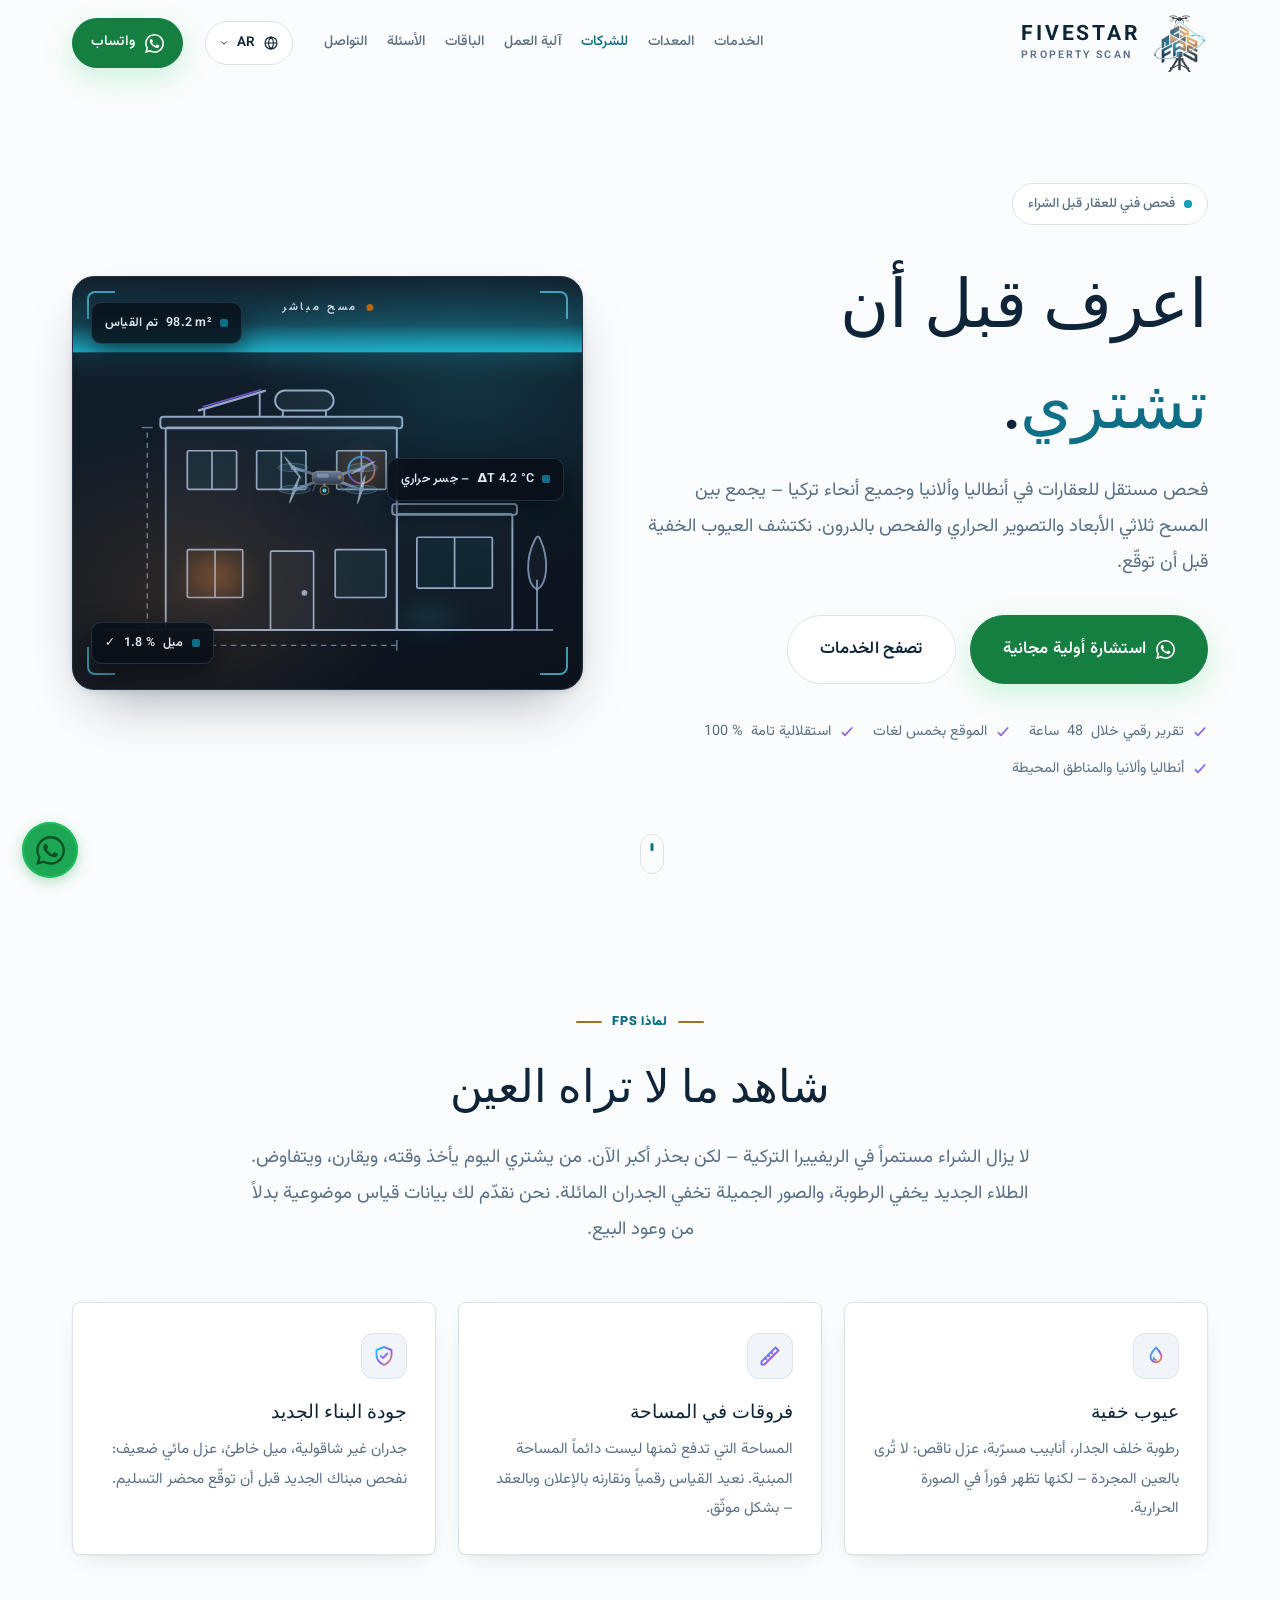
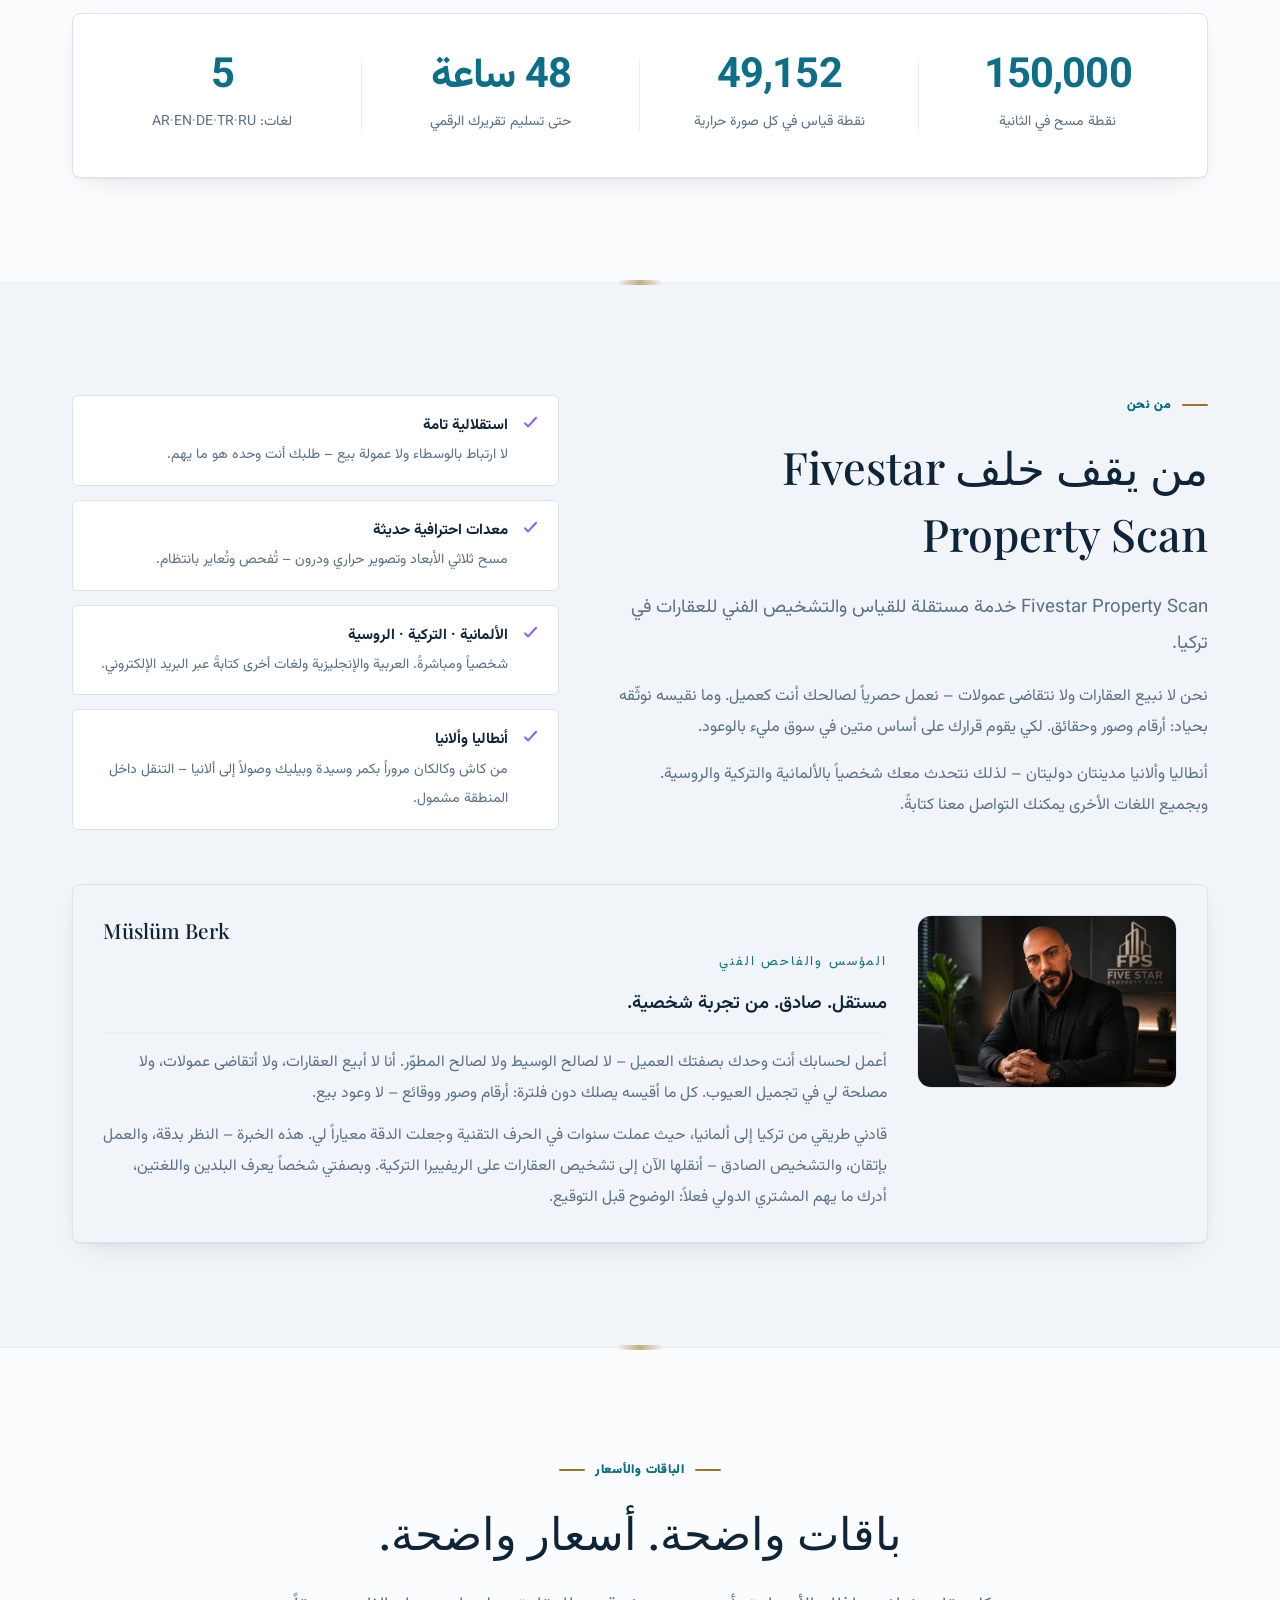
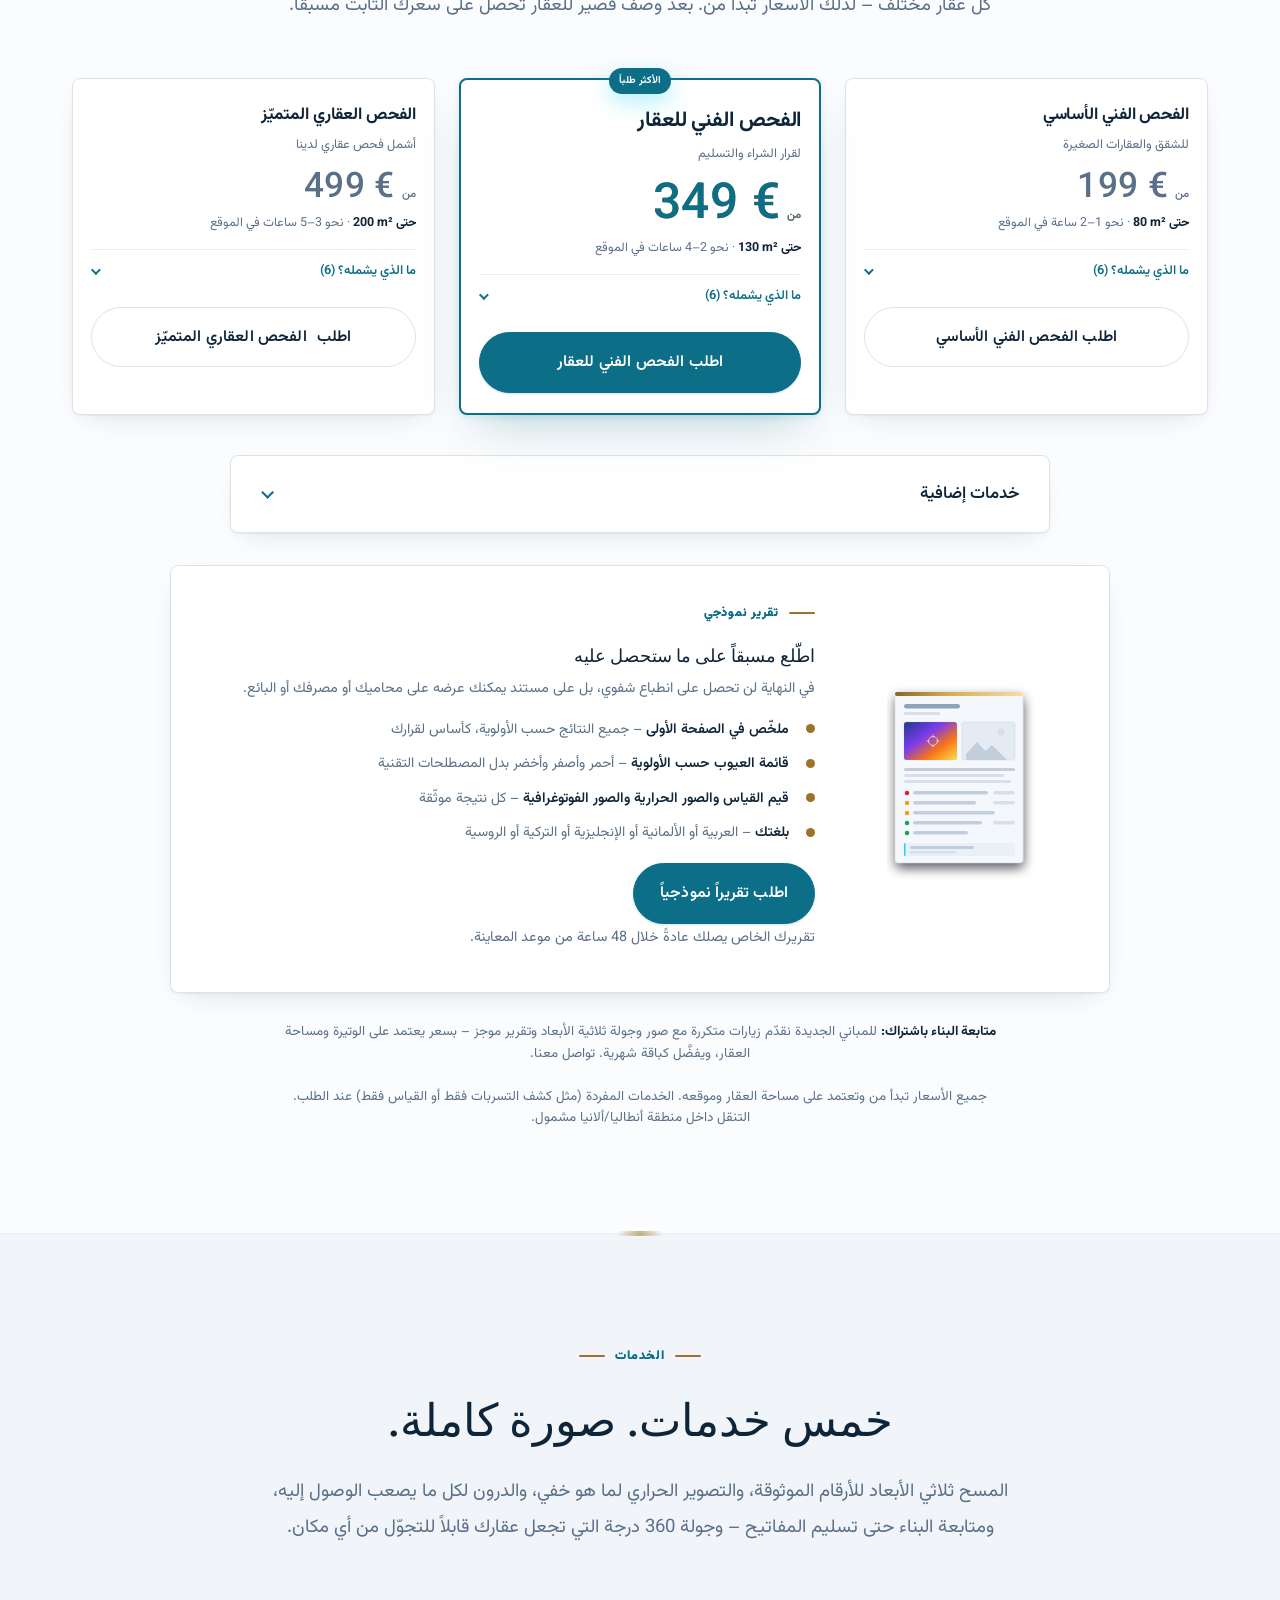
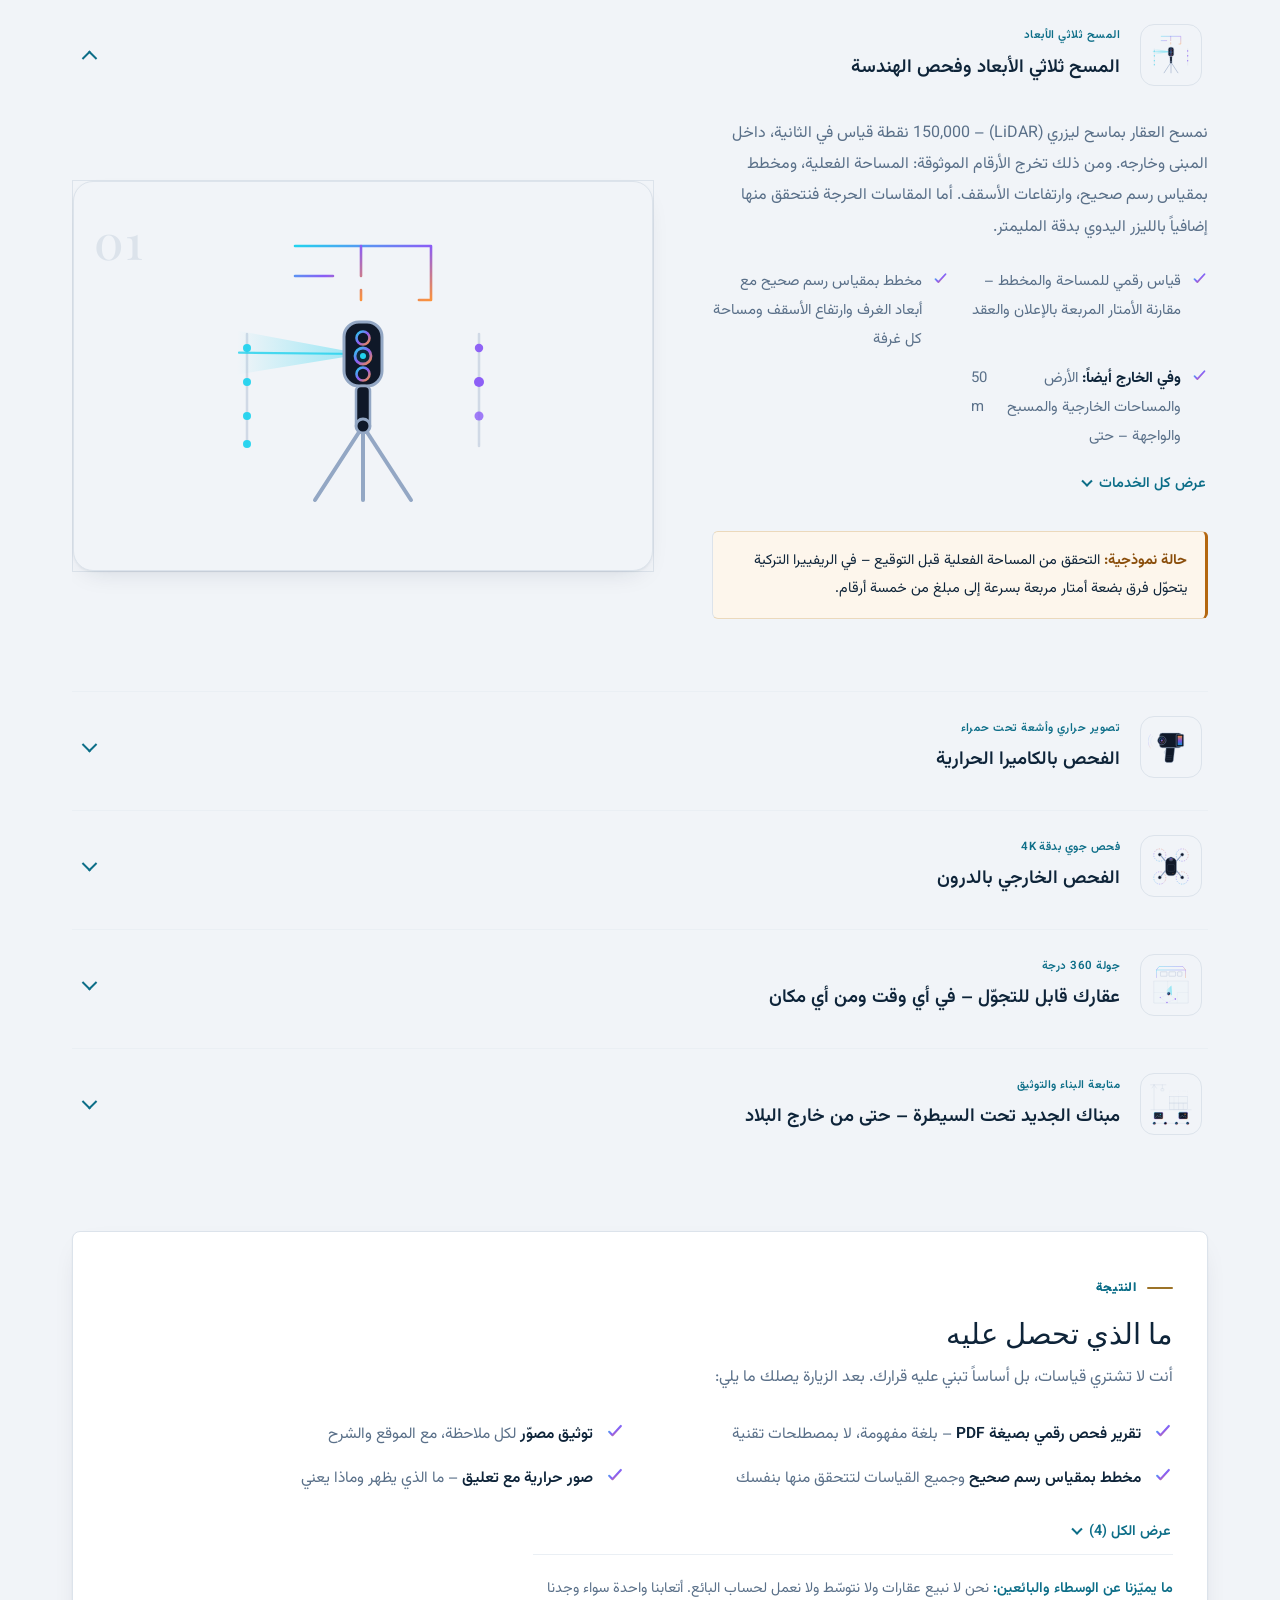
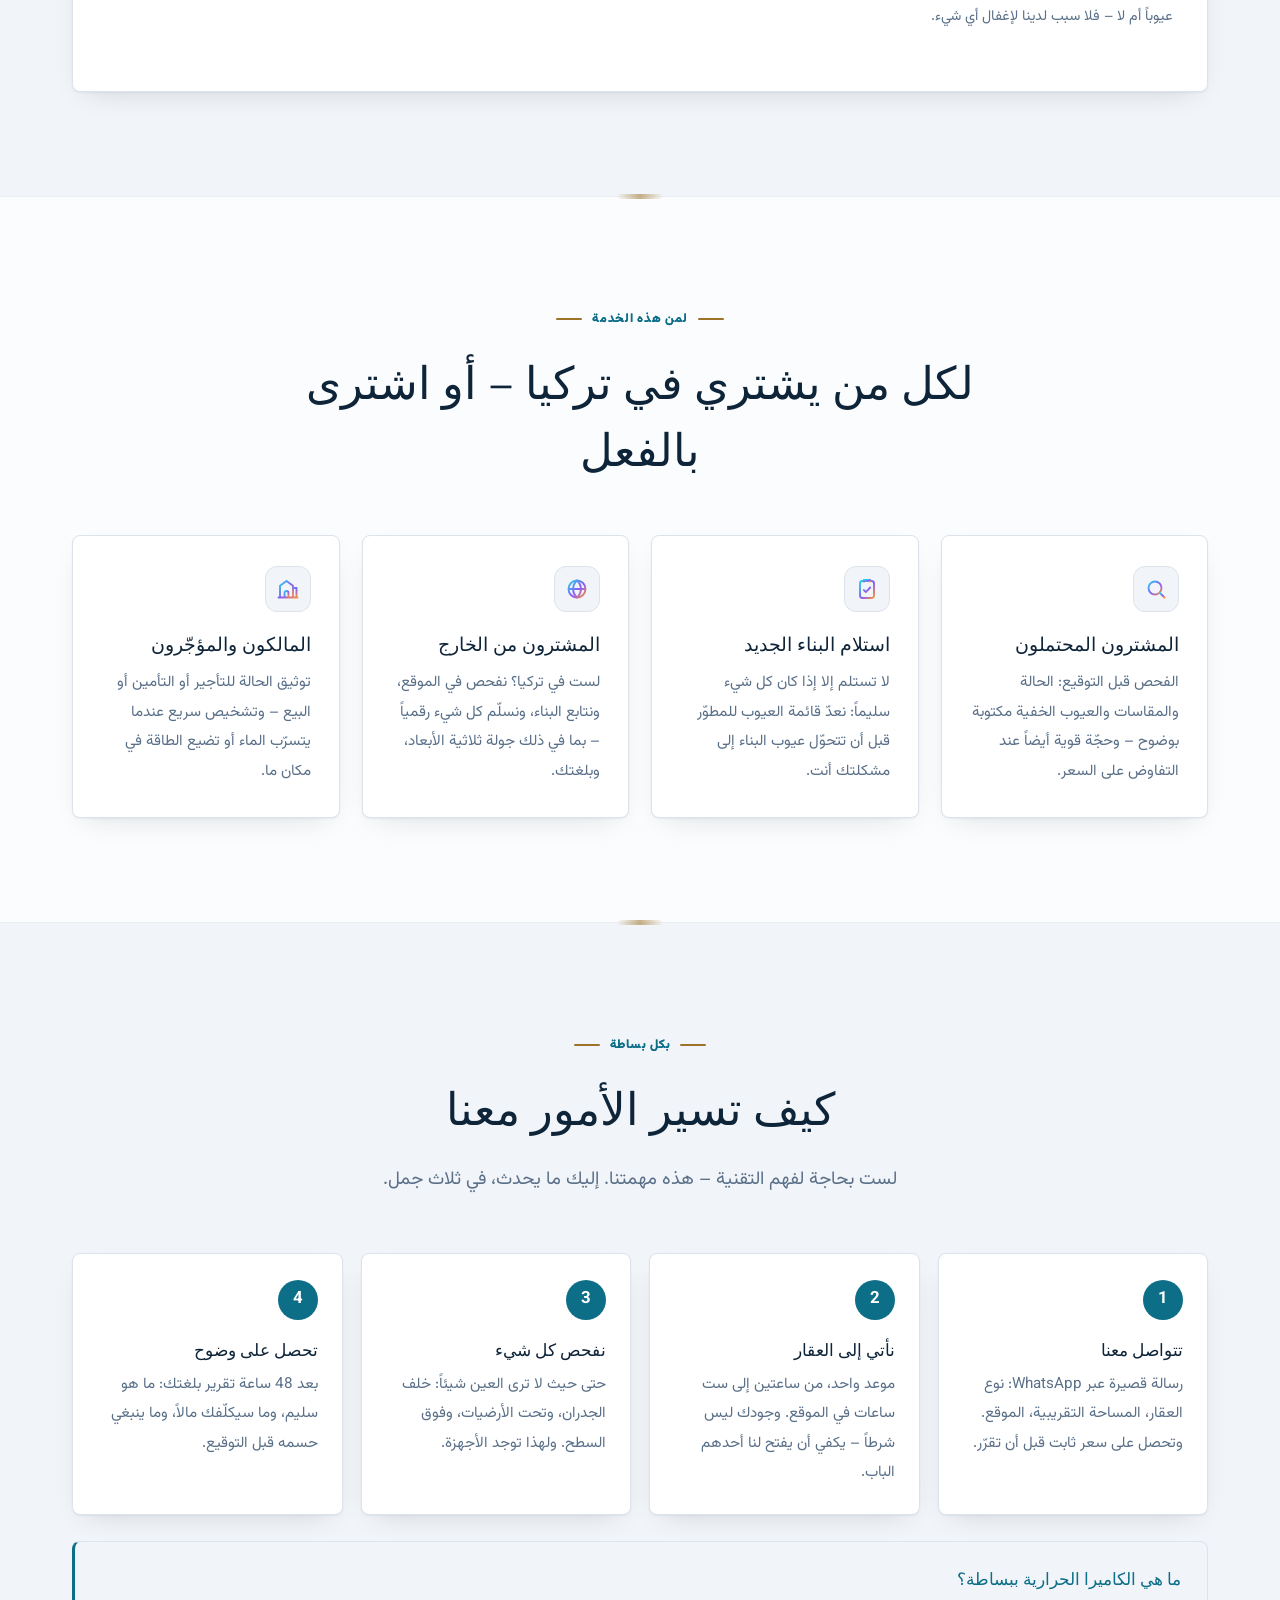
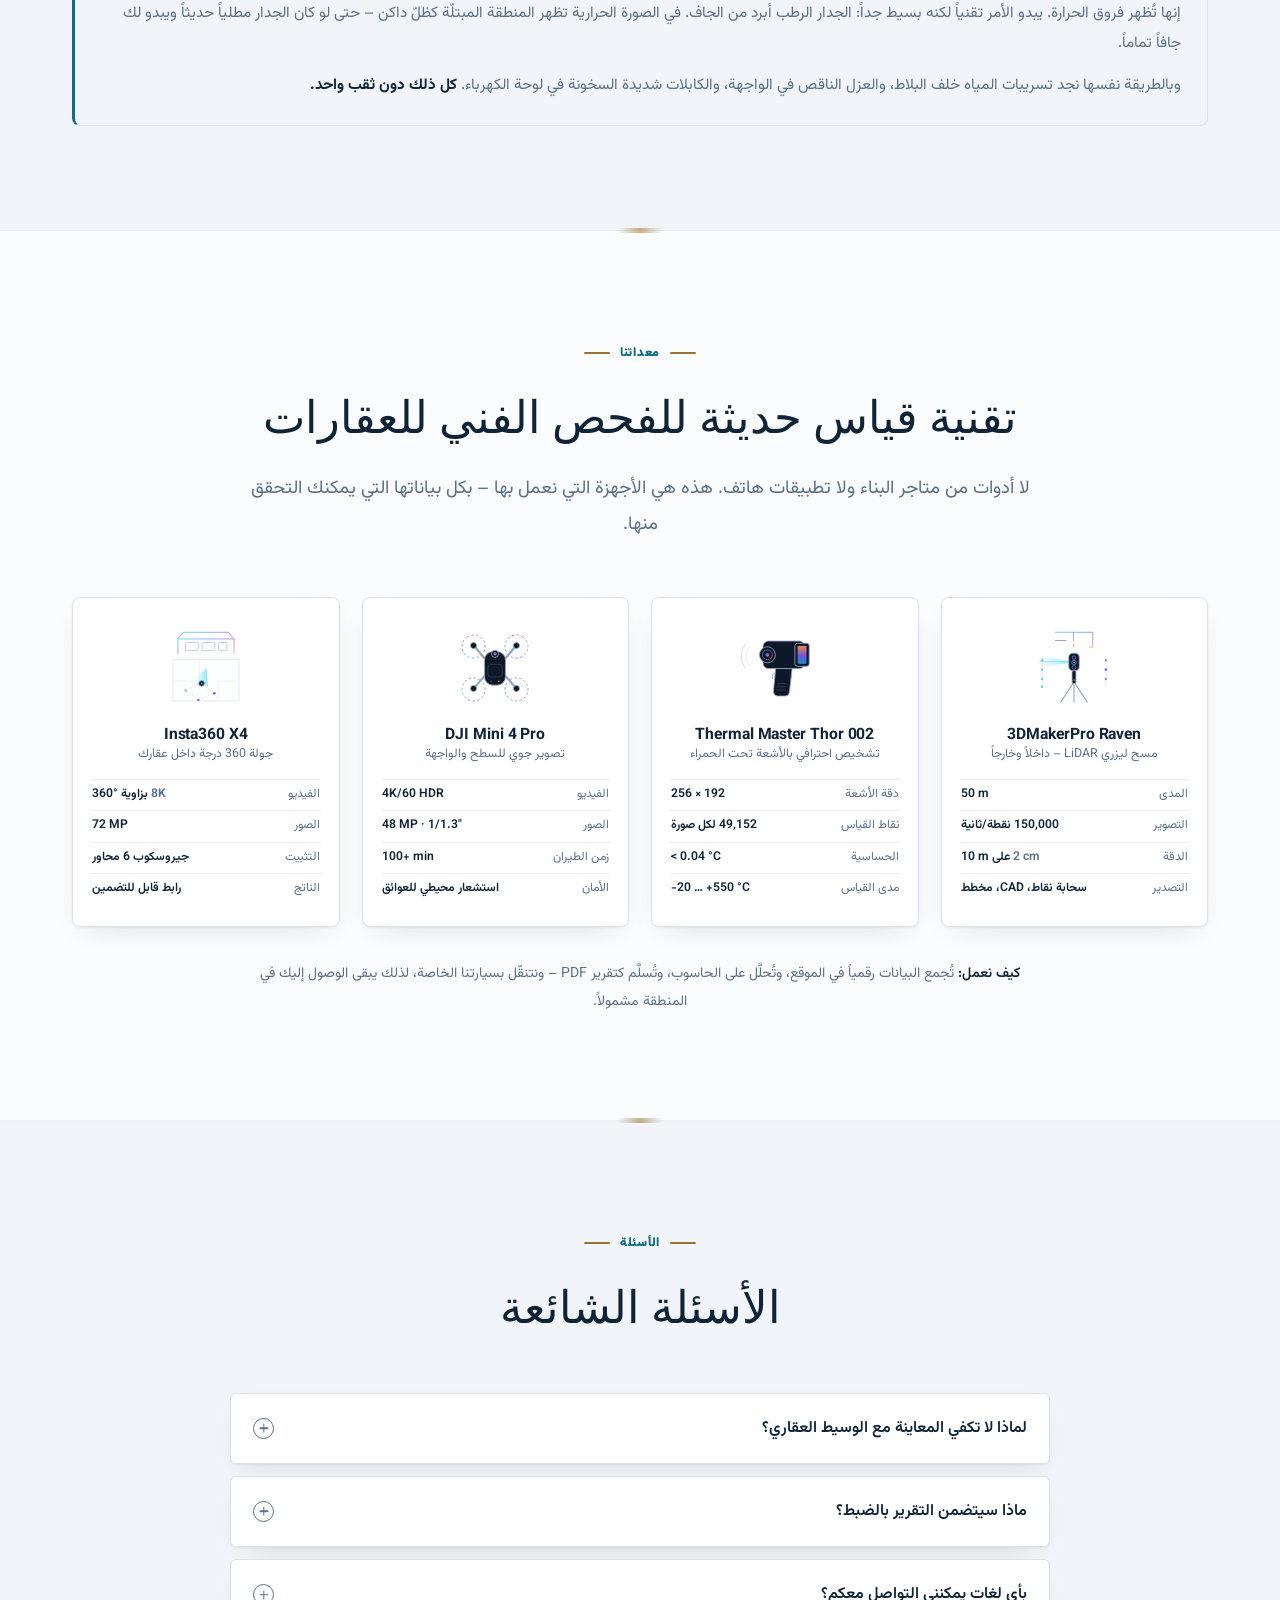
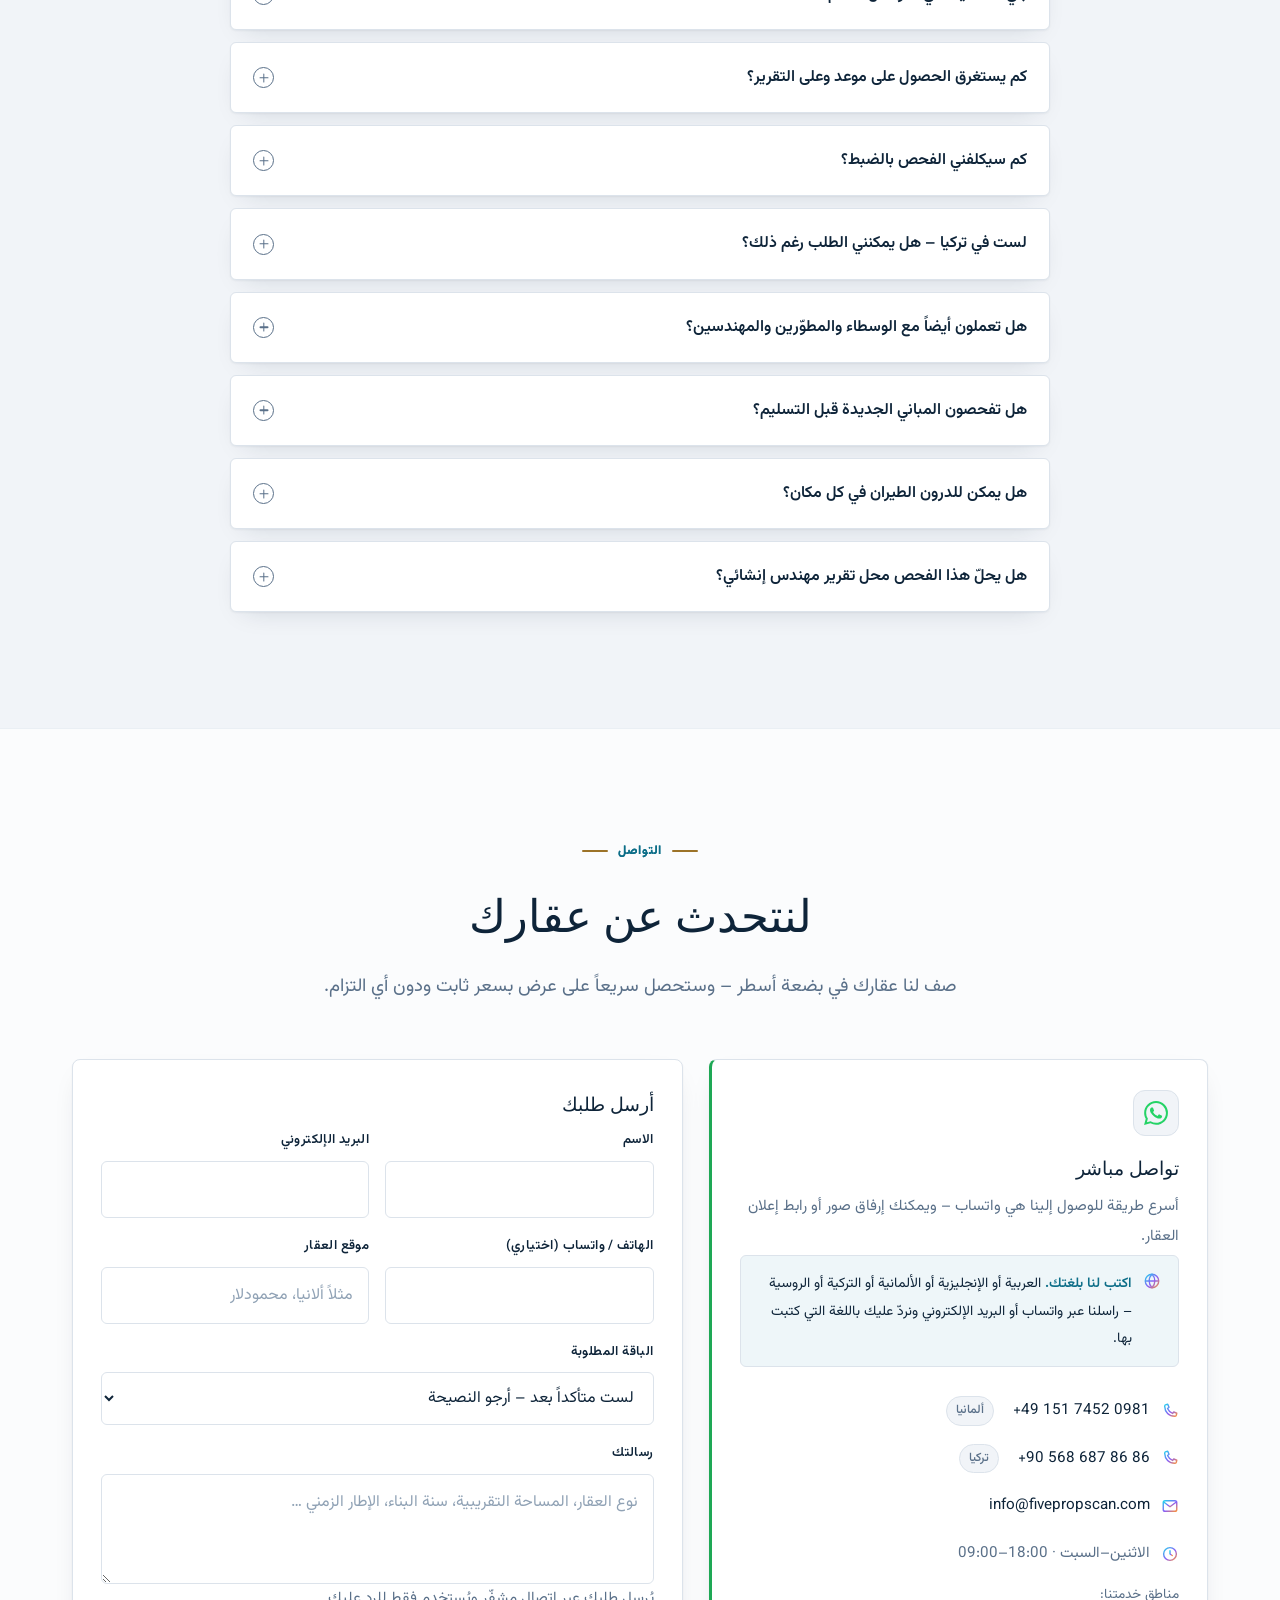
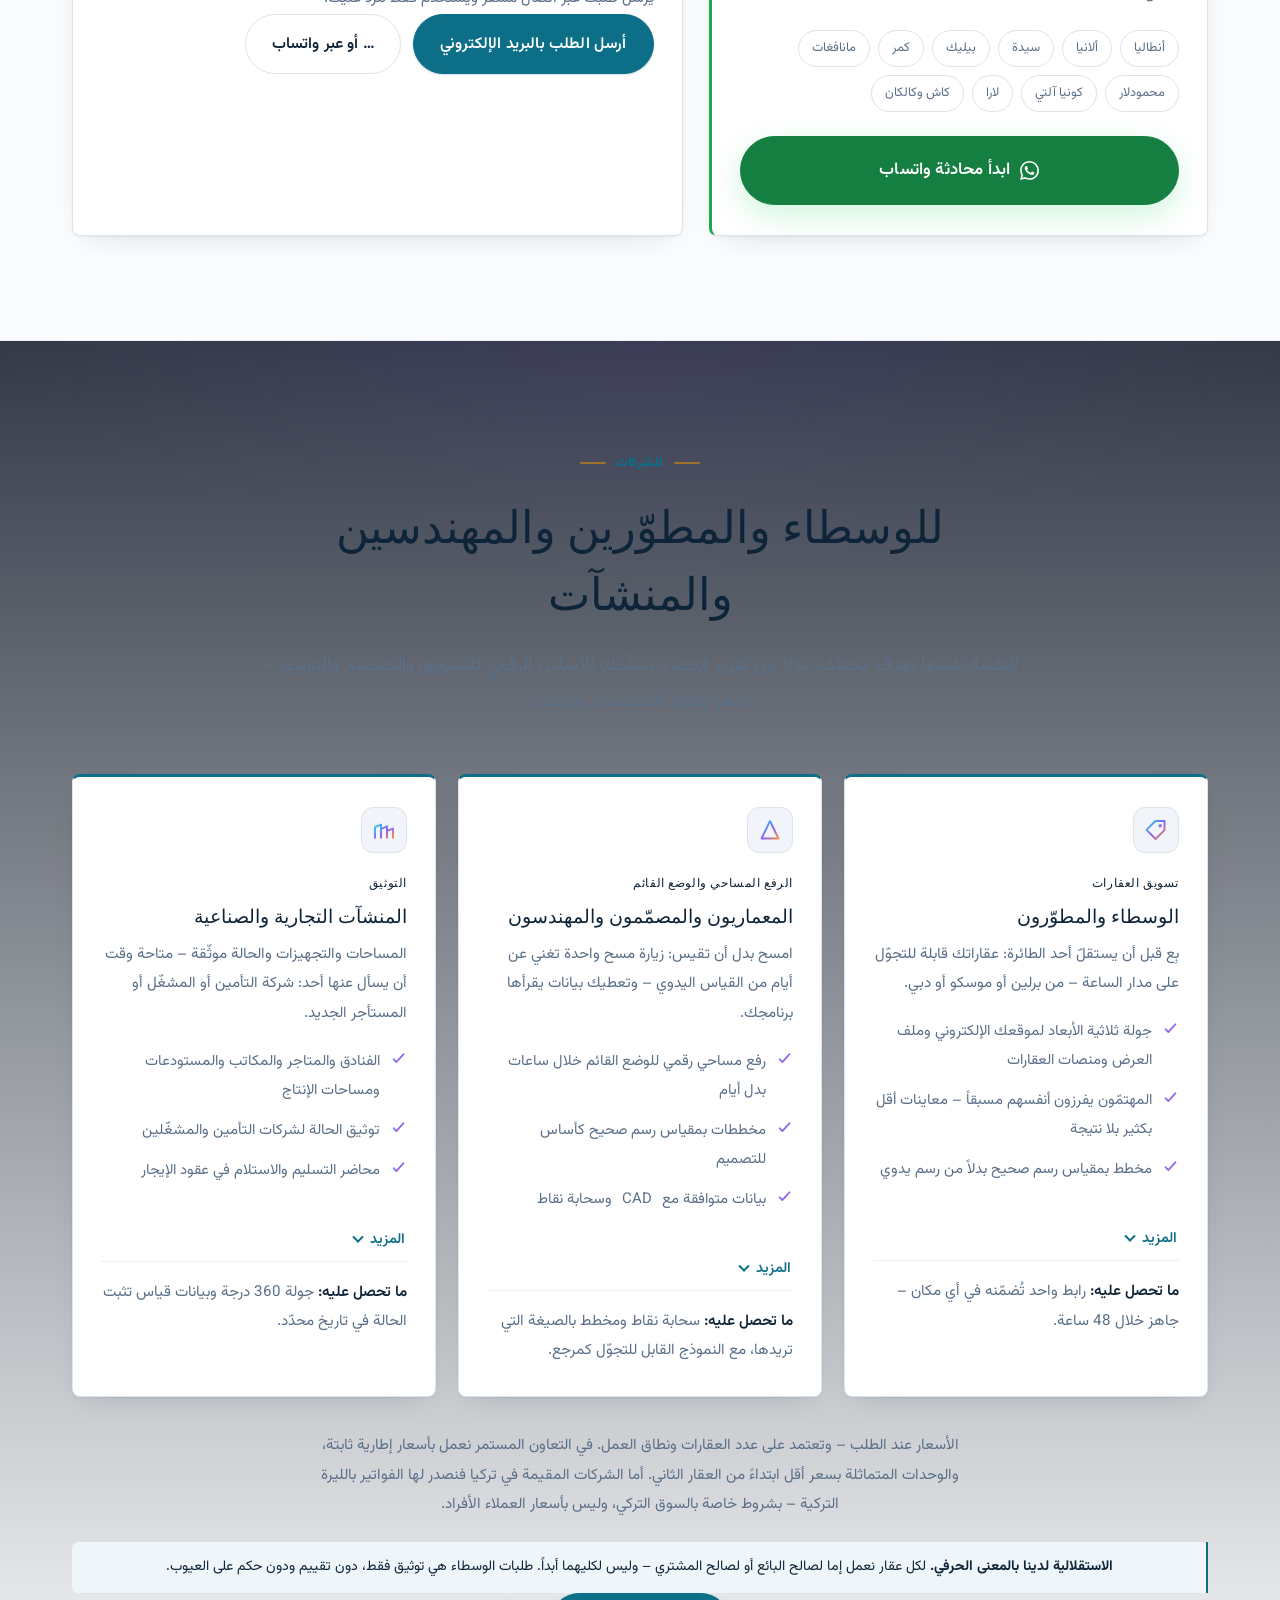
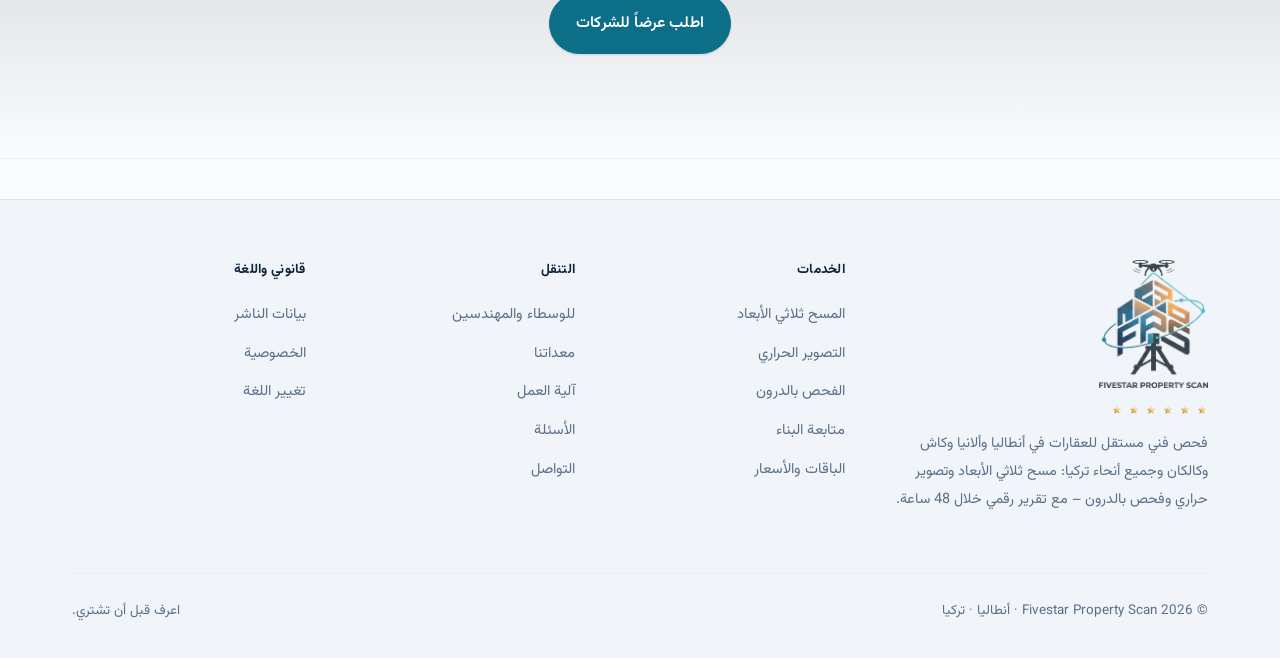
==== commit 7ead6295: "Add files via upload" ====
--- a/ar/index.html
+++ b/ar/index.html
@@ -22,11 +22,11 @@
   <link rel="icon" type="image/svg+xml" href="../favicon.svg">
   <link rel="preload" href="../fonts/vazirmatn-arabic.woff2" as="font" type="font/woff2" crossorigin>
   <link rel="preload" href="../fonts/vazirmatn-latin.woff2" as="font" type="font/woff2" crossorigin>
-  <link rel="stylesheet" href="../css/styles.css">
-  <!-- Helles Design. Liegt bewusst NACH styles.css und überschreibt nur die
-       Optik – Layout, RTL, Mobil und Akkordeon bleiben dort. Zum Zurückschalten
-       auf Dunkel genügt es, diese eine Zeile zu entfernen. -->
-  <link rel="stylesheet" href="../css/hell.css">
+  <link rel="stylesheet" href="../css/styles.css">
+  <!-- Helles Design. Liegt bewusst NACH styles.css und überschreibt nur die
+       Optik – Layout, RTL, Mobil und Akkordeon bleiben dort. Zum Zurückschalten
+       auf Dunkel genügt es, diese eine Zeile zu entfernen. -->
+  <link rel="stylesheet" href="../css/hell.css">
   <link rel="preload" href="../fonts/playfair-latin.woff2" as="font" type="font/woff2" crossorigin>
   <script defer src="../js/main.js"></script>
 </head>
@@ -58,7 +58,7 @@
   <header class="site-header">
     <div class="container header-inner">
       <a class="logo" href="#top" aria-label="Fivestar Property Scan – العودة إلى الأعلى">
-        <img class="logo-icon" src="../images/logo-fps-mark.png" alt="">
+        <img class="logo-icon" src="../images/logo-fps-mark-neu.png" alt="">
         <span class="logo-text"><b>FIVESTAR</b><span>Property Scan</span></span>
       </a>
       <nav class="nav-links" aria-label="القائمة الرئيسية">
@@ -121,7 +121,7 @@
       <div class="container">
         <div class="hero-grid">
           <div>
-            <span class="hero-badge"><span class="dot"></span> أنطاليا · ألانيا · فحص فني للعقارات</span>
+            <span class="hero-badge"><span class="dot"></span> فحص فني للعقار قبل الشراء</span>
             <h1>اعرف قبل أن <span class="grad-text">تشتري</span>.</h1>
             <p class="lead">فحص مستقل للعقارات في أنطاليا وألانيا وجميع أنحاء تركيا – يجمع بين المسح ثلاثي الأبعاد والتصوير الحراري والفحص بالدرون. نكتشف العيوب الخفية قبل أن توقّع.</p>
             <div class="hero-cta">
@@ -282,7 +282,7 @@
           <div class="reveal" style="--d:.1s">
             <span class="service-tag">تصوير حراري وأشعة تحت حمراء</span>
             <h3>الفحص بالكاميرا الحرارية</h3>
-            <p class="desc">تكشف كاميرتنا الحرارية الاحترافية ما يجري خلف القصارة والبلاط والطلاء الجديد: الرطوبة والتسربات ونقص العزل والتحميل الزائد على الكهرباء – دون أي هدم ودون فتح جدار واحد.</p>
+            <p class="desc">يُظهر التصوير الحراري تفاوتات حرارية قد تشير إلى جسور حرارية أو رطوبة أو تسربات أو أسباب أخرى – دون إتلاف ودون فتح أي جدار. الصورة الحرارية وحدها ليست دليلاً: نقيّم كل ملاحظة في سياقها ونبيّن أين يلزم فحص إضافي.</p>
             <div class="feature-grid">
               <div class="feat"><svg viewBox="0 0 24 24" aria-hidden="true"><use href="#ic-check"/></svg> كشف التسربات: تحديد مواقع الأنابيب المكسورة والمسرّبة</div>
               <div class="feat"><svg viewBox="0 0 24 24" aria-hidden="true"><use href="#ic-check"/></svg> تتبّع الرطوبة في الجدران والأسقف والأرضيات</div>
@@ -317,7 +317,7 @@
           <div class="reveal" style="--d:.1s">
             <span class="service-tag">فحص جوي بدقة <span class="ltr">4K</span></span>
             <h3>الفحص الخارجي بالدرون</h3>
-            <p class="desc">السطح والواجهة والأرض من زوايا تحتاج عادة إلى سقالات أو رافعة. توفّر طائرة الدرون لدينا مواد بدقة <span class="ltr">4K</span> عالية الوضوح لتقييم الحالة – بسرعة وأمان وتوثيق كامل.</p>
+            <p class="desc">توثيق تكميلي من الخارج: السطح والواجهة والأرض من الجو بدقة <span class="ltr">4K</span>. أما إمكانية الطيران ونطاقه فتعتمد على الظروف المحلية والأنظمة السارية – ونوضّح ذلك قبل كل موعد.</p>
             <div class="feature-grid">
               <div class="feat"><svg viewBox="0 0 24 24" aria-hidden="true"><use href="#ic-check"/></svg> فحص السطح: القرميد والشقوق والانزياحات والعزل المائي</div>
               <div class="feat"><svg viewBox="0 0 24 24" aria-hidden="true"><use href="#ic-check"/></svg> فحص الواجهة: الشقوق وتلف القصارة وآثار الرطوبة والهبوط</div>
@@ -464,7 +464,7 @@
       <div class="container">
         <div class="section-head center reveal">
           <span class="eyebrow">معداتنا</span>
-          <h2>تقنية قياس احترافية وفق المعايير الألمانية</h2>
+          <h2>تقنية قياس حديثة للفحص الفني للعقارات</h2>
           <p class="lead">لا أدوات من متاجر البناء ولا تطبيقات هاتف. هذه هي الأجهزة التي نعمل بها – بكل بياناتها التي يمكنك التحقق منها.</p>
         </div>
         <div class="grid-4">
@@ -612,31 +612,9 @@
          غير مشروعة ويُعاقب عليها في ألمانيا وتركيا. لا شيء أفضل من
          المُختلق.
          ============================================================== -->
-    <section class="section" id="stimmen" hidden>
-      <div class="container">
-        <div class="section-head center reveal">
-          <span class="eyebrow">آراء العملاء</span>
-          <h2>ماذا يقول العملاء عن العمل</h2>
-        </div>
-        <div class="stimmen">
-          <div class="stimme reveal">
-            <p class="stimme-text">[ النص الحقيقي للرأي الأول ]</p>
-            <div class="stimme-quelle"><b>[ الاسم الأول والحرف الأول من العائلة ]</b>[ المدينة ] · [ الشهر/السنة ]</div>
-          </div>
-          <div class="stimme reveal" style="--d:.08s">
-            <p class="stimme-text">[ الرأي الحقيقي الثاني ]</p>
-            <div class="stimme-quelle"><b>[ الاسم ]</b>[ المدينة ] · [ الشهر/السنة ]</div>
-          </div>
-          <div class="stimme reveal" style="--d:.16s">
-            <p class="stimme-text">[ الرأي الحقيقي الثالث ]</p>
-            <div class="stimme-quelle"><b>[ الاسم ]</b>[ المدينة ] · [ الشهر/السنة ]</div>
-          </div>
-        </div>
-        <p class="stimmen-hinweis reveal">
-          <b>بكل شفافية:</b> هذه الآراء من عمليات فحص عقارات أجريناها في <b>ألمانيا</b> – الأسلوب نفسه والأجهزة نفسها، بلد مختلف. أما مراجع تركيا فنجمعها حالياً وستظهر هنا فور توفرها.
-        </p>
-      </div>
-    </section>
+    <!-- Abschnitt "Kundenstimmen" am 02.08.2026 entfernt: enthielt nur
+         Platzhaltertexte. Kommt zurueck, sobald echte, freigegebene
+         Rueckmeldungen vorliegen. -->
 
     <!-- ================= الباقات ================= -->
     <section class="section" id="packages">
@@ -648,7 +626,7 @@
         </div>
         <div class="price-grid">
           <div class="card price-card reveal">
-            <div class="p-name">الفحص الأساسي</div>
+            <div class="p-name">الفحص الفني الأساسي</div>
             <div class="p-for">للشقق والعقارات الصغيرة</div>
             <div class="price"><span class="p-from">من</span><span class="ltr">199 €</span></div>
             <div class="p-hint"><b style="color:var(--text)">حتى <span class="ltr">80 m²</span></b> · نحو 1–2 ساعة في الموقع</div>
@@ -660,38 +638,38 @@
               <li><svg viewBox="0 0 24 24" aria-hidden="true"><use href="#ic-check"/></svg> توثيق بالصور</li>
               <li><svg viewBox="0 0 24 24" aria-hidden="true"><use href="#ic-check"/></svg> تقرير موجز بصيغة <span class="ltr">PDF</span></li>
             </ul>
-            <a class="btn btn-ghost" href="#contact" data-package="الفحص الأساسي">اطلب الفحص الأساسي</a>
+            <a class="btn btn-ghost" href="#contact" data-package="الفحص الفني الأساسي">اطلب الفحص الفني الأساسي</a>
           </div>
           <div class="card price-card featured reveal" style="--d:.1s">
             <span class="p-badge">الأكثر طلباً</span>
-            <div class="p-name">الفحص الشامل</div>
+            <div class="p-name">الفحص الفني للعقار</div>
             <div class="p-for">لقرار الشراء والتسليم</div>
             <div class="price"><span class="p-from">من</span><span class="ltr">349 €</span></div>
             <div class="p-hint"><b style="color:var(--text)">حتى <span class="ltr">130 m²</span></b> · نحو 2–4 ساعات في الموقع</div>
             <ul class="p-feats">
-              <li><svg viewBox="0 0 24 24" aria-hidden="true"><use href="#ic-check"/></svg> كل ما في الفحص الأساسي</li>
+              <li><svg viewBox="0 0 24 24" aria-hidden="true"><use href="#ic-check"/></svg> كل ما في الفحص الفني الأساسي</li>
               <li><svg viewBox="0 0 24 24" aria-hidden="true"><use href="#ic-check"/></svg> مسح ثلاثي الأبعاد: المساحات والغرف والارتفاعات</li>
               <li><svg viewBox="0 0 24 24" aria-hidden="true"><use href="#ic-check"/></svg> مقارنة الأمتار المربعة بالإعلان / العقد</li>
               <li><svg viewBox="0 0 24 24" aria-hidden="true"><use href="#ic-check"/></svg> الاستواء والشاقولية والميل (الحمام، التراس، الشرفة)</li>
               <li><svg viewBox="0 0 24 24" aria-hidden="true"><use href="#ic-check"/></svg> فحص النوافذ والأبواب مع الحشوات</li>
               <li><svg viewBox="0 0 24 24" aria-hidden="true"><use href="#ic-check"/></svg> تقرير <span class="ltr">PDF</span> مفصّل + قائمة العيوب</li>
             </ul>
-            <a class="btn btn-primary" href="#contact" data-package="الفحص الشامل">اطلب الفحص الشامل</a>
+            <a class="btn btn-primary" href="#contact" data-package="الفحص الفني للعقار">اطلب الفحص الفني للعقار</a>
           </div>
           <div class="card price-card reveal" style="--d:.2s">
-            <div class="p-name">Premium 360°</div>
-            <div class="p-for">أقصى درجات الاطمئنان شاملاً الخارج</div>
+            <div class="p-name">الفحص العقاري المتميّز</div>
+            <div class="p-for">أشمل فحص عقاري لدينا</div>
             <div class="price"><span class="p-from">من</span><span class="ltr">499 €</span></div>
             <div class="p-hint"><b style="color:var(--text)">حتى <span class="ltr">200 m²</span></b> · نحو 3–5 ساعات في الموقع</div>
             <ul class="p-feats">
-              <li><svg viewBox="0 0 24 24" aria-hidden="true"><use href="#ic-check"/></svg> كل ما في الفحص الشامل</li>
+              <li><svg viewBox="0 0 24 24" aria-hidden="true"><use href="#ic-check"/></svg> كل ما في الفحص الفني للعقار</li>
               <li><svg viewBox="0 0 24 24" aria-hidden="true"><use href="#ic-check"/></svg> فحص بالدرون: السطح والواجهة بدقة <span class="ltr">4K</span></li>
               <li><svg viewBox="0 0 24 24" aria-hidden="true"><use href="#ic-check"/></svg> المساحات الخارجية: الميل والتصريف ومحيط المسبح</li>
               <li><svg viewBox="0 0 24 24" aria-hidden="true"><use href="#ic-check"/></svg> توثيق بالفيديو للعقار</li>
               <li><svg viewBox="0 0 24 24" aria-hidden="true"><use href="#ic-check"/></svg> مراجعة شخصية للتقرير (مكالمة فيديو)</li>
               <li><svg viewBox="0 0 24 24" aria-hidden="true"><use href="#ic-check"/></svg> مثالي لفحص التسليم والفلل</li>
             </ul>
-            <a class="btn btn-ghost" href="#contact" data-package="Premium 360°">اطلب <span class="ltr">Premium 360°</span></a>
+            <a class="btn btn-ghost" href="#contact" data-package="الفحص العقاري المتميّز">اطلب <span class="ltr">الفحص العقاري المتميّز</span></a>
           </div>
         </div>
         <details class="size-note reveal">
@@ -808,7 +786,7 @@
           </div>
           <div>
             <h3 class="ltr">Müslüm Berk</h3>
-            <span class="rolle">المؤسس والفاحص</span>
+            <span class="rolle">المؤسس والفاحص الفني</span>
             <p class="person-claim">مستقل. صادق. من تجربة شخصية.</p>
             <p>أعمل لحسابك أنت وحدك بصفتك العميل – لا لصالح الوسيط ولا لصالح المطوّر. أنا لا أبيع العقارات، ولا أتقاضى عمولات، ولا مصلحة لي في تجميل العيوب. كل ما أقيسه يصلك دون فلترة: أرقام وصور ووقائع – لا وعود بيع.</p>
             <p>قادني طريقي من تركيا إلى ألمانيا، حيث عملت سنوات في الحرف التقنية وجعلت الدقة معياراً لي. هذه الخبرة – النظر بدقة، والعمل بإتقان، والتشخيص الصادق – أنقلها الآن إلى تشخيص العقارات على الريفييرا التركية. وبصفتي شخصاً يعرف البلدين واللغتين، أدرك ما يهم المشتري الدولي فعلاً: الوضوح قبل التوقيع.</p>
@@ -820,7 +798,7 @@
     <!-- ================= شريط العلامة ================= -->
     <section class="brand-band reveal">
       <div class="container">
-        <img src="../images/logo-fps.png" alt="Fivestar Property Scan">
+        <img src="../images/logo-fps-neu.png" alt="Fivestar Property Scan">
         <p class="bb-claim">اعرف قبل أن <span class="grad-text">تشتري</span>.</p>
         <p class="bb-sub">فحص فني مستقل للعقارات · أنطاليا · ألانيا · تركيا</p>
         <span class="bb-stars" aria-hidden="true"><svg viewBox="0 0 22 20" fill="url(#goldg)"><use href="#star"/></svg><svg viewBox="0 0 22 20" fill="url(#goldg)"><use href="#star"/></svg><svg viewBox="0 0 22 20" fill="url(#goldg)"><use href="#star"/></svg><svg viewBox="0 0 22 20" fill="url(#goldg)"><use href="#star"/></svg><svg viewBox="0 0 22 20" fill="url(#goldg)"><use href="#star"/></svg><svg viewBox="0 0 22 20" fill="url(#goldg)"><use href="#star"/></svg></span>
@@ -854,7 +832,8 @@
             <ul class="area-chips">
               <li>أنطاليا</li><li>ألانيا</li><li>سيدة</li><li>بيليك</li><li>كمر</li><li>مانافغات</li><li>محمودلار</li><li>كونيا آلتي</li><li>لارا</li><li>كاش وكالكان</li>
             </ul>
-            <p class="zypern-hinweis"><b>شمال قبرص:</b> نأتي إلى شمال قبرص عند الطلب – تواصل معنا لتحديد الموعد.</p>
+            <!-- Hinweis auf Nordzypern am 02.08.2026 entfernt: dort wird nicht
+                 regulaer gearbeitet, das Einsatzgebiet bleibt Antalya/Alanya. -->
             <a class="btn btn-wa btn-lg" data-wa href="#contact">
               <svg viewBox="0 0 24 24" aria-hidden="true" fill="currentColor"><use href="#ic-wa"/></svg>
               ابدأ محادثة واتساب
@@ -884,11 +863,11 @@
                   <label for="f-paket">الباقة المطلوبة</label>
                   <select id="f-paket" name="package">
                     <option>لست متأكداً بعد – أرجو النصيحة</option>
-                    <option>الفحص الأساسي</option>
-                    <option>الفحص الشامل</option>
-                    <option>Premium 360°</option>
+                    <option>الفحص الفني الأساسي</option>
+                    <option>الفحص الفني للعقار</option>
+                    <option>الفحص العقاري المتميّز</option>
                     <option>طلب للشركات</option>
-                    <option>خدمة مفردة (مثل كشف التسربات)</option>
+                    <option>توثيق ثلاثي الأبعاد / 360° / درون</option>
                   </select>
                 </div>
                 <div class="field full">
@@ -913,8 +892,8 @@
     <div class="container">
       <div class="footer-grid">
         <div class="footer-about">
-          <a class="logo footer-logo-big" href="#top" aria-label="Fivestar Property Scan"><img src="../images/logo-fps.png" alt="Fivestar Property Scan"></a><a class="logo footer-brand-small" href="#top" style="margin-bottom:14px">
-            <img class="logo-icon" src="../images/logo-fps-mark.png" alt="">
+          <a class="logo footer-logo-big" href="#top" aria-label="Fivestar Property Scan"><img src="../images/logo-fps-neu.png" alt="Fivestar Property Scan"></a><a class="logo footer-brand-small" href="#top" style="margin-bottom:14px">
+            <img class="logo-icon" src="../images/logo-fps-mark-neu.png" alt="">
             <span class="logo-text"><b>FIVESTAR</b><span>Property Scan</span></span>
           </a>
           <span class="footer-stars" aria-hidden="true" style="margin-bottom:14px">
--- a/css/hell.css
+++ b/css/hell.css
@@ -78,30 +78,49 @@
 .bg-fx, .bg-grid { display: none; }
 
 /* ==========================================================================
-   LOGO AUF HELLEM GRUND
+   LOGO
    --------------------------------------------------------------------------
-   Die Bildmarke ist mit WEISSEN Linien gezeichnet (Gebäudekontur, Fadenkreuze,
-   Drohne) plus goldenem „P". Auf weißem Grund verschwindet alles Weiße – übrig
-   bleibt ein goldener Buchstabe ohne Zusammenhang.
-
-   Lösung ohne Eingriff ins Logo: eine dunkle Kachel darunter. Das erhält die
-   Marke exakt so, wie sie gestaltet wurde, und nimmt das Motiv der dunklen
-   Scan-Karte auf – dunkel steht auf dieser Seite für „Gerät/Anzeige".
-
-   SAUBERER wäre eine eigene Logofassung für helle Hintergründe (dunkle statt
-   weißer Linien). Wenn du die vom Gestalter bekommst, kann die Kachel weg.
+   Am 02.08.2026 gegen die neue Fassung getauscht. Die alte Bildmarke war mit
+   WEISSEN Linien gezeichnet und verschwand auf hellem Grund – dafür lag hier
+   vorher eine dunkle Kachel als Notlösung. Die ist jetzt überflüssig: Das neue
+   Logo hat dunkle Linien und einen freigestellten Hintergrund, es steht direkt
+   auf Weiß.
+
+   Zwei Dateien, beide aus derselben Vorlage:
+     logo-fps-mark-neu.png   nur die Bildmarke (Drohne, FPS-Baukörper, Stativ)
+                             – für die Kopfzeile neben der Wortmarke in HTML
+     logo-fps-neu.png        vollständige Sperrung inkl. Schriftzug
+                             – für Fußzeile und Markenband
+
+   Hinweis: Der dunkle Entwurf in styles.css erwartet ein helles Logo. Wer auf
+   Dunkel zurückschaltet, muss auch die Logodateien zurücktauschen.
    ========================================================================== */
-.logo-icon {
-  background: linear-gradient(165deg, #16202D, #0C131C);
-  border-radius: 7px;
-  padding: 6px 8px;
-  box-sizing: border-box;
-}
-.footer-logo-big img, .brand-band img {
-  background: linear-gradient(165deg, #16202D, #0C131C);
-  border-radius: 8px;
-  padding: 14px 20px;
-}
+.logo-icon { background: none; padding: 0; }
+
+/* Die Wortmarke daneben steht in HTML und lief noch über den Goldverlauf.
+   Neben dem marineblauen Logo wirkte das wie zwei verschiedene Marken –
+   jetzt in derselben Farbe wie der Schriftzug im Logo. */
+.logo-text b {
+  background: none; -webkit-text-fill-color: var(--text); color: var(--text);
+}
+.logo-text span { color: var(--muted); }
+
+/* Das alte Logo war QUERformatig, deshalb steht in styles.css eine feste
+   Breite (250 px im Fuß, 420 px im Markenband). Das neue Logo ist HOCHformatig
+   – zusammen mit einer Höhenbegrenzung ergab das zwei widersprüchliche Zwänge
+   und ein gestauchtes Bild. Deshalb hier: Höhe vorgeben, Breite rechnen lassen.
+   Die Selektoren sind bewusst so spezifisch wie die in styles.css, sonst
+   gewinnt dort die Breitenangabe. */
+.footer-grid a.footer-logo-big img { width: auto; height: 128px; }
+@media (max-width: 860px) {
+  .footer-grid a.footer-logo-big img { height: 108px; }
+}
+
+/* Das Markenband über dem Fuß zeigte nur noch einmal das Logo. Zwischen
+   Logo in der Kopfzeile und Logo im Fuß war das die dritte Wiederholung
+   auf derselben Seite – ohne neue Information. Raus.
+   Wieder einblenden: diese Regel löschen. */
+.brand-band { display: none; }
 
 /* ---------- Kopfzeile ---------- */
 .site-header.scrolled {
@@ -211,6 +230,72 @@
 .p-feats li { color: var(--muted); }
 .size-hint { background: #EEF6F9; border-left: 2px solid var(--cyan); color: var(--text); }
 .bericht-list li { color: var(--muted); }
+
+/* ==========================================================================
+   PREISKARTEN KOMPAKT
+   --------------------------------------------------------------------------
+   Vorher: 729–811 px je Karte, der Preisbereich auf dem Handy über vier
+   Bildschirme. Zwei Hebel:
+   1. Die sechs Leistungspunkte (allein 356 px) wandern hinter einen
+      Aufklapper – gebaut in main.js, damit die fünf HTML-Dateien
+      unangetastet bleiben.
+   2. Polster, Preisgröße und Abstände zurückgenommen.
+
+   Sichtbar bleibt, was beim Vergleichen zählt: Name, Preis, Größenangabe,
+   Knopf. Alles andere holt sich, wer sich für ein Paket interessiert.
+   ========================================================================== */
+.price-card { padding: 20px 18px; gap: 0; }
+.price-card .p-name { font-size: 1.05rem; margin-bottom: 1px; }
+.price-card .p-for  { font-size: 0.8rem; margin-bottom: 12px; }
+.price-card .price  { font-size: 1.85rem; margin-bottom: 2px; line-height: 1.1; }
+.price-card .p-from { font-size: 0.72rem; }
+.price-card .p-hint { font-size: 0.78rem; margin-bottom: 14px; }
+.price-card .p-badge { font-size: 0.63rem; padding: 3px 10px; }
+
+/* Der Aufklapper sitzt zwischen Größenangabe und Knopf. */
+.p-mehr { margin: 0 0 14px; }
+.p-mehr > summary {
+  display: flex; align-items: center; justify-content: space-between; gap: 10px;
+  cursor: pointer; list-style: none;
+  font-family: var(--font-display); font-size: 0.8rem; font-weight: 600;
+  color: var(--cyan); padding: 9px 0; border-top: 1px solid var(--line-soft);
+  transition: color .2s;
+}
+.p-mehr > summary::-webkit-details-marker { display: none; }
+.p-mehr > summary::after {
+  content: ""; width: 7px; height: 7px; flex: none;
+  border-right: 2px solid currentColor; border-bottom: 2px solid currentColor;
+  transform: rotate(45deg) translateY(-2px); transition: transform .25s var(--ease);
+}
+.p-mehr[open] > summary::after { transform: rotate(-135deg) translateY(-1px); }
+.p-mehr > summary:hover { color: var(--text); }
+.p-mehr > summary:focus-visible { outline: 2px solid var(--cyan); outline-offset: 2px; border-radius: 3px; }
+.p-mehr .p-feats { margin: 2px 0 6px; }
+.p-mehr .p-feats li { padding: 5px 0; font-size: 0.86rem; }
+@media (prefers-reduced-motion: reduce) { .p-mehr > summary::after { transition: none; } }
+
+/* Auf Touch-Geräten bleibt die Mindestgröße für Tippflächen erhalten. */
+@media (hover: none) and (pointer: coarse) {
+  .p-mehr > summary { min-height: 44px; }
+}
+
+/* --------------------------------------------------------------------------
+   MUSTER-BERICHT UND KLEINGEDRUCKTES
+   Nachdem die Karten geschrumpft sind, war der Muster-Bericht mit 1.333 px
+   der größte Posten im Preisbereich – größer als alle drei Karten zusammen.
+   Die Vorschaugrafik ist mit 300 × 380 px angegeben und wuchs auf schmalen
+   Displays auf volle Breite. Hier wird sie begrenzt und der Block gestrafft.
+   -------------------------------------------------------------------------- */
+.bericht { padding: 24px 22px 22px; gap: 22px; margin-top: 32px; }
+.bericht-vorschau { max-width: 150px; margin-inline: auto; }
+.bericht-text h3 { font-size: 1.15rem; margin-bottom: 6px; }
+.bericht-text > p { font-size: 0.9rem; margin-bottom: 14px; }
+.bericht-list { gap: 7px; margin-bottom: 16px; }
+.bericht-list li { font-size: 0.88rem; }
+
+/* Das Kleingedruckte unter den Preisen war 366 px hoch. Es ist wichtig,
+   aber niemand liest es beim Vergleichen – also zusammenklappen. */
+.price-note { font-size: 0.84rem; line-height: 1.6; }
 
 /* ---------- Für Firmen ---------- */
 .b2b-card { border-top: 3px solid var(--cyan); }
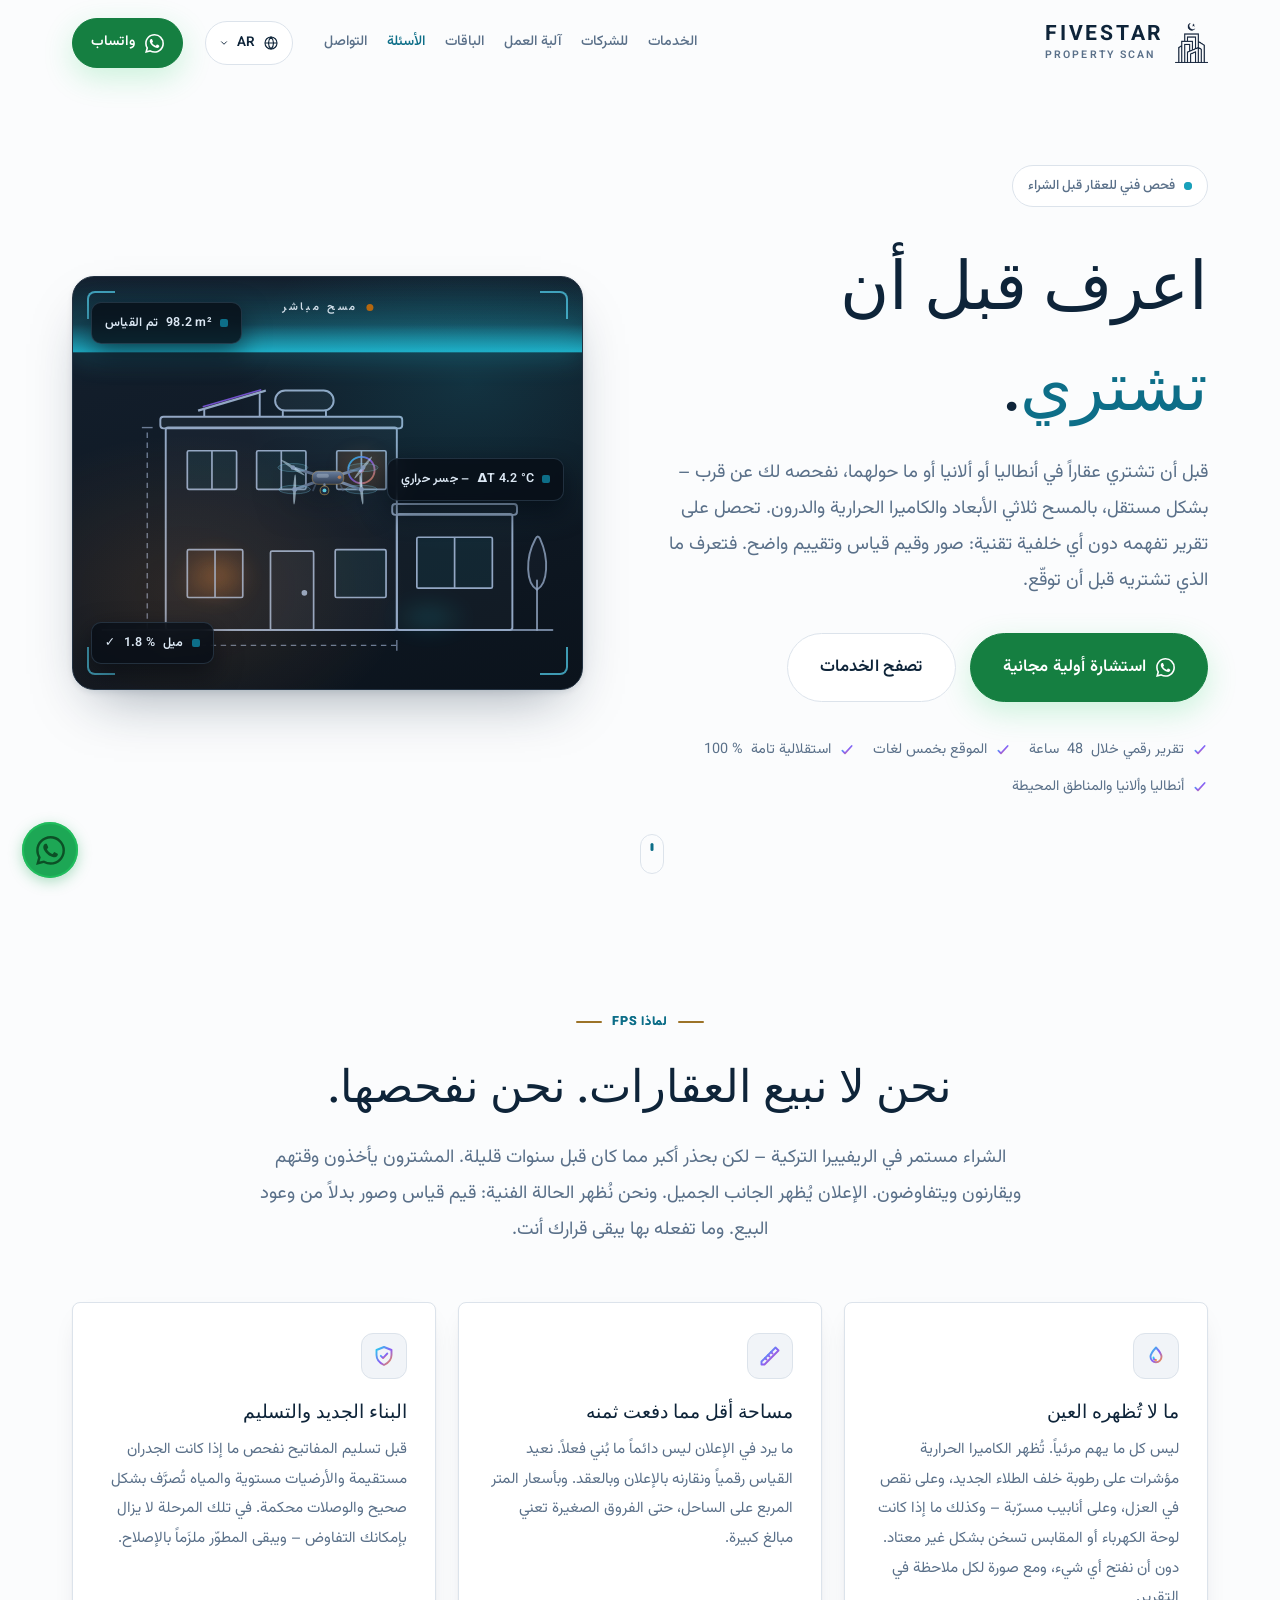
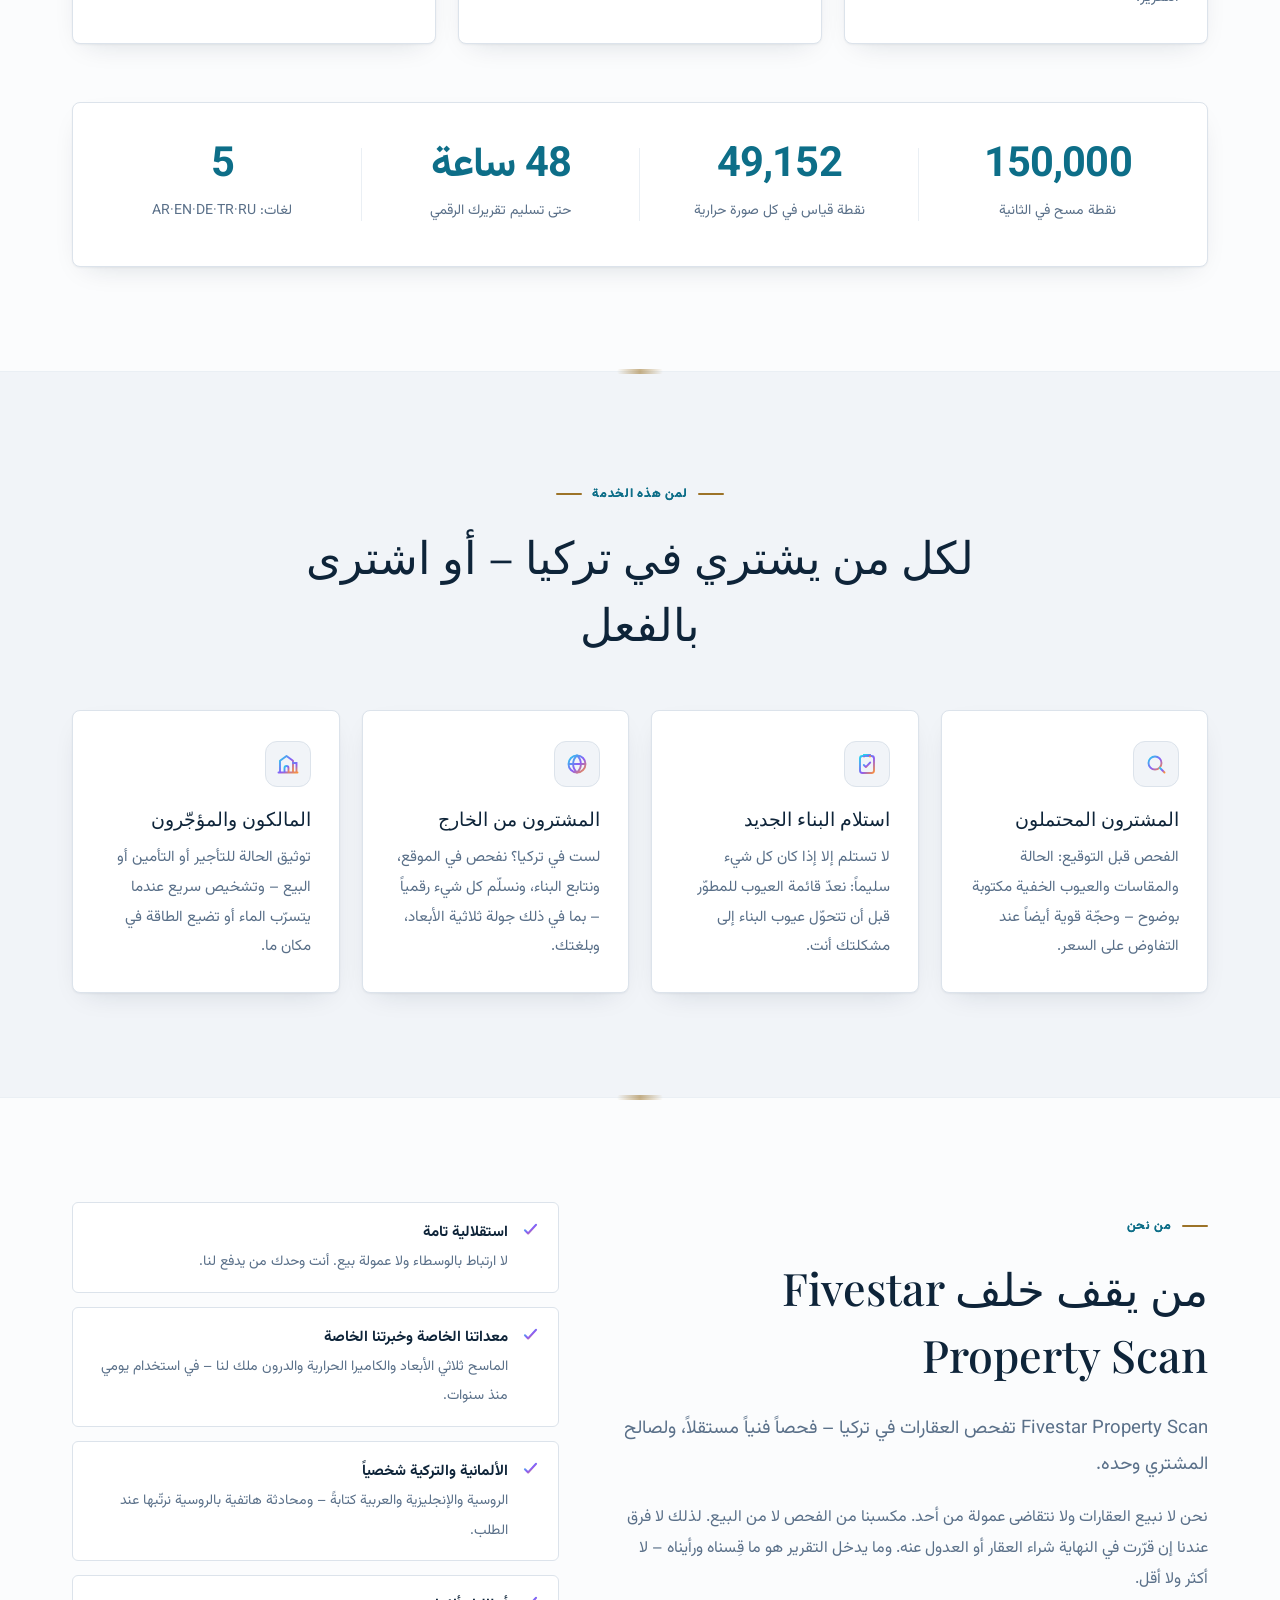
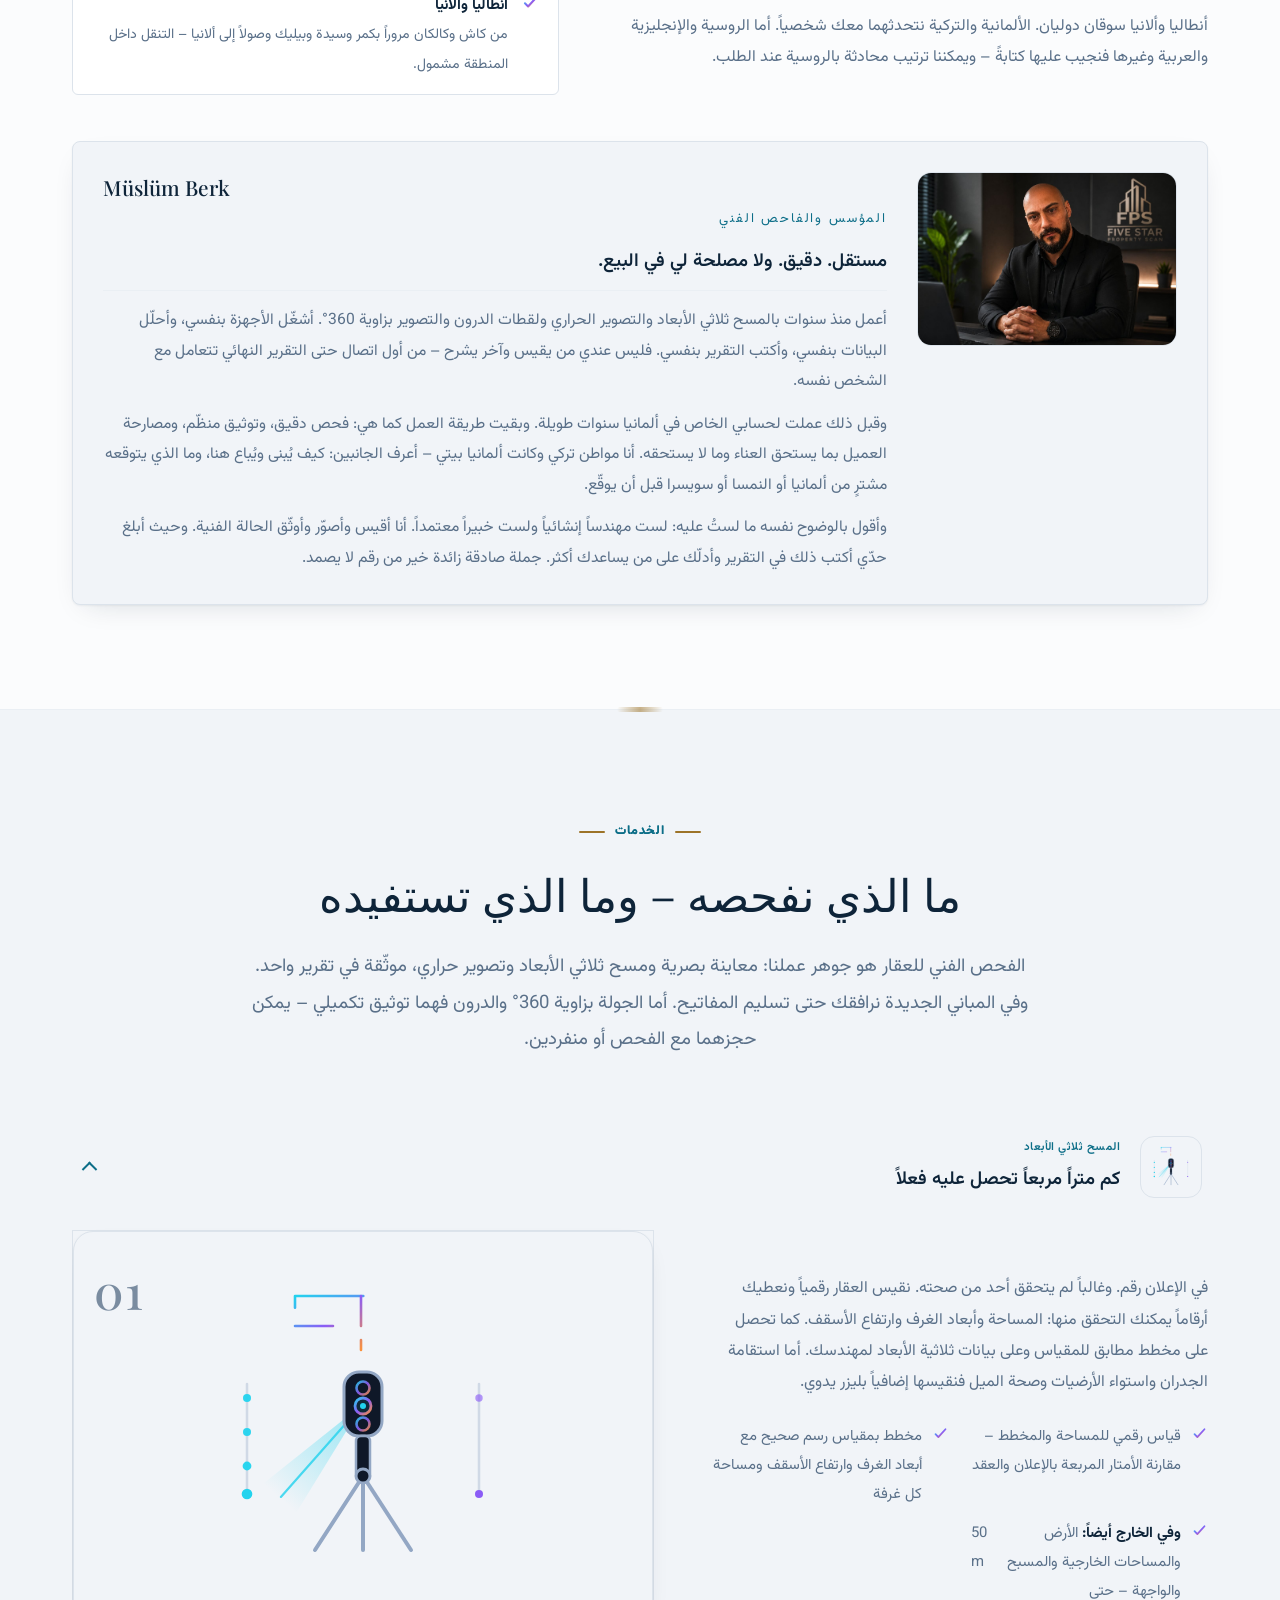
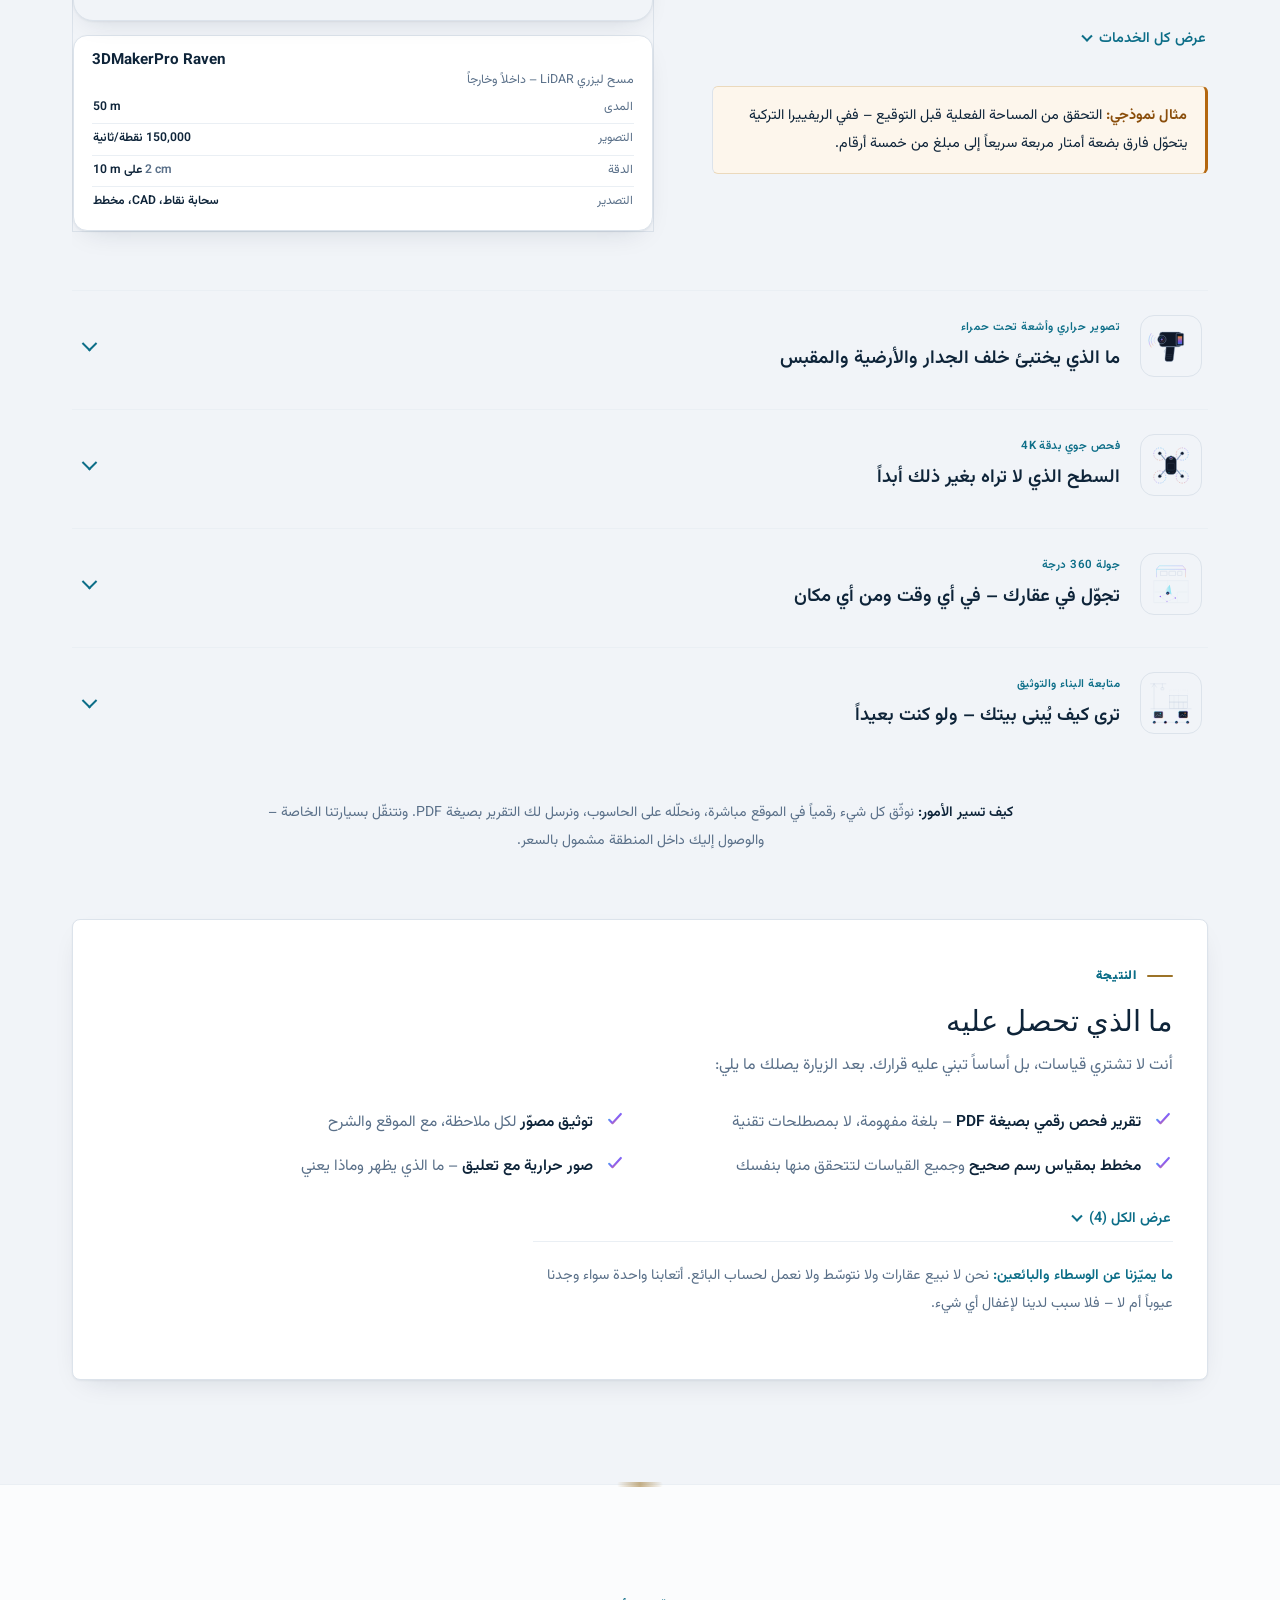
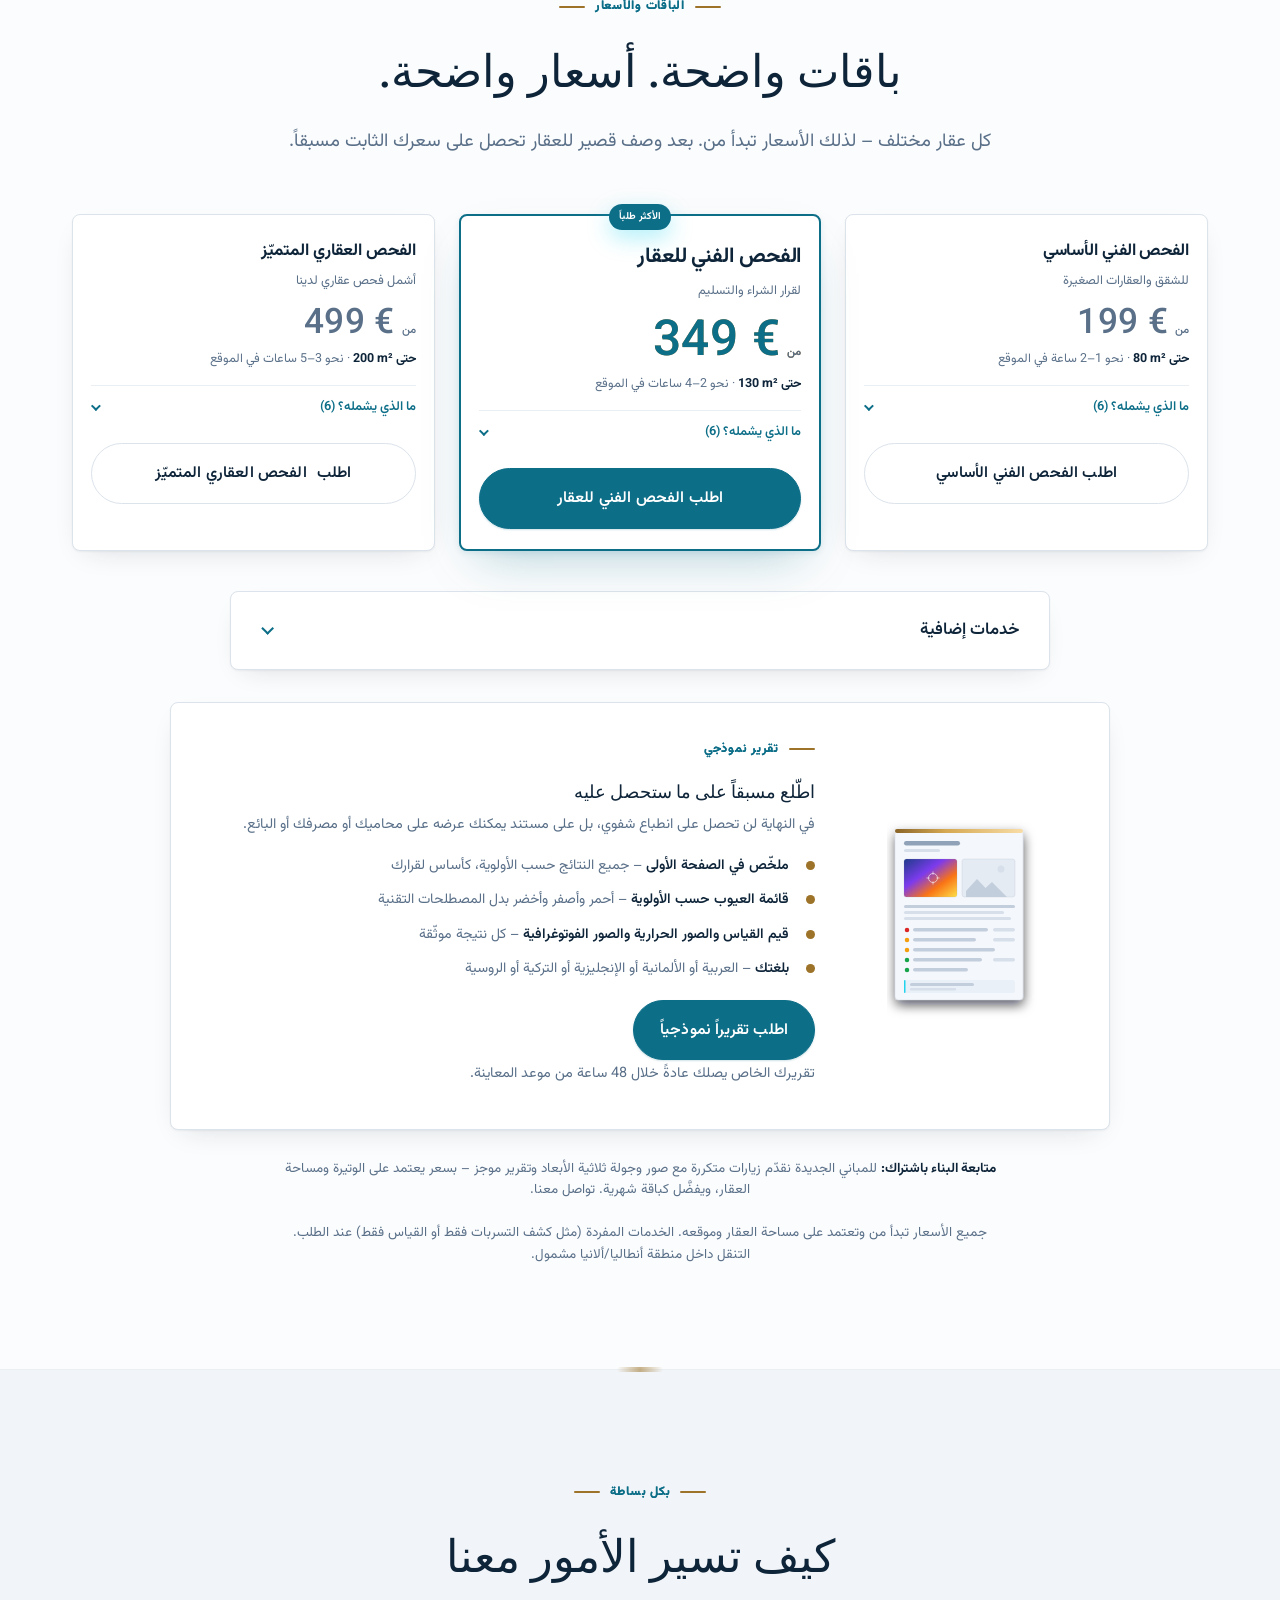
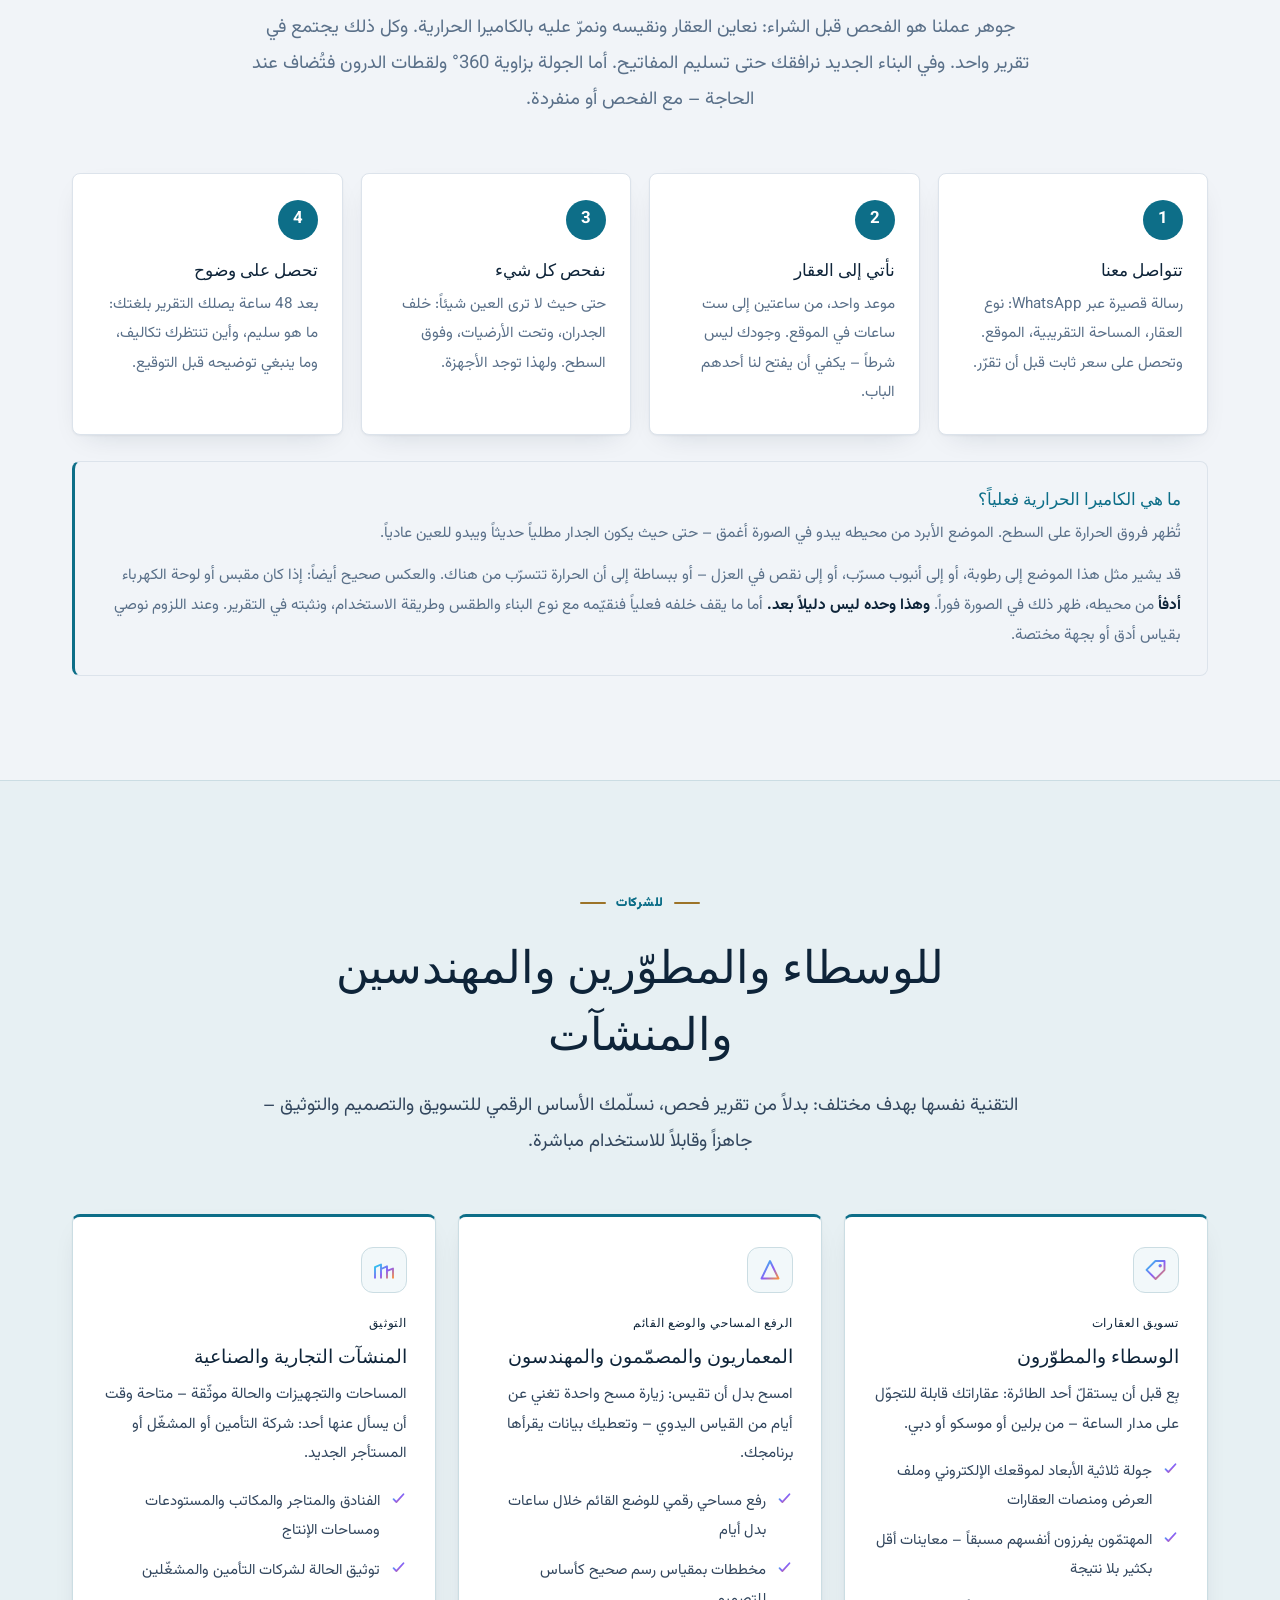
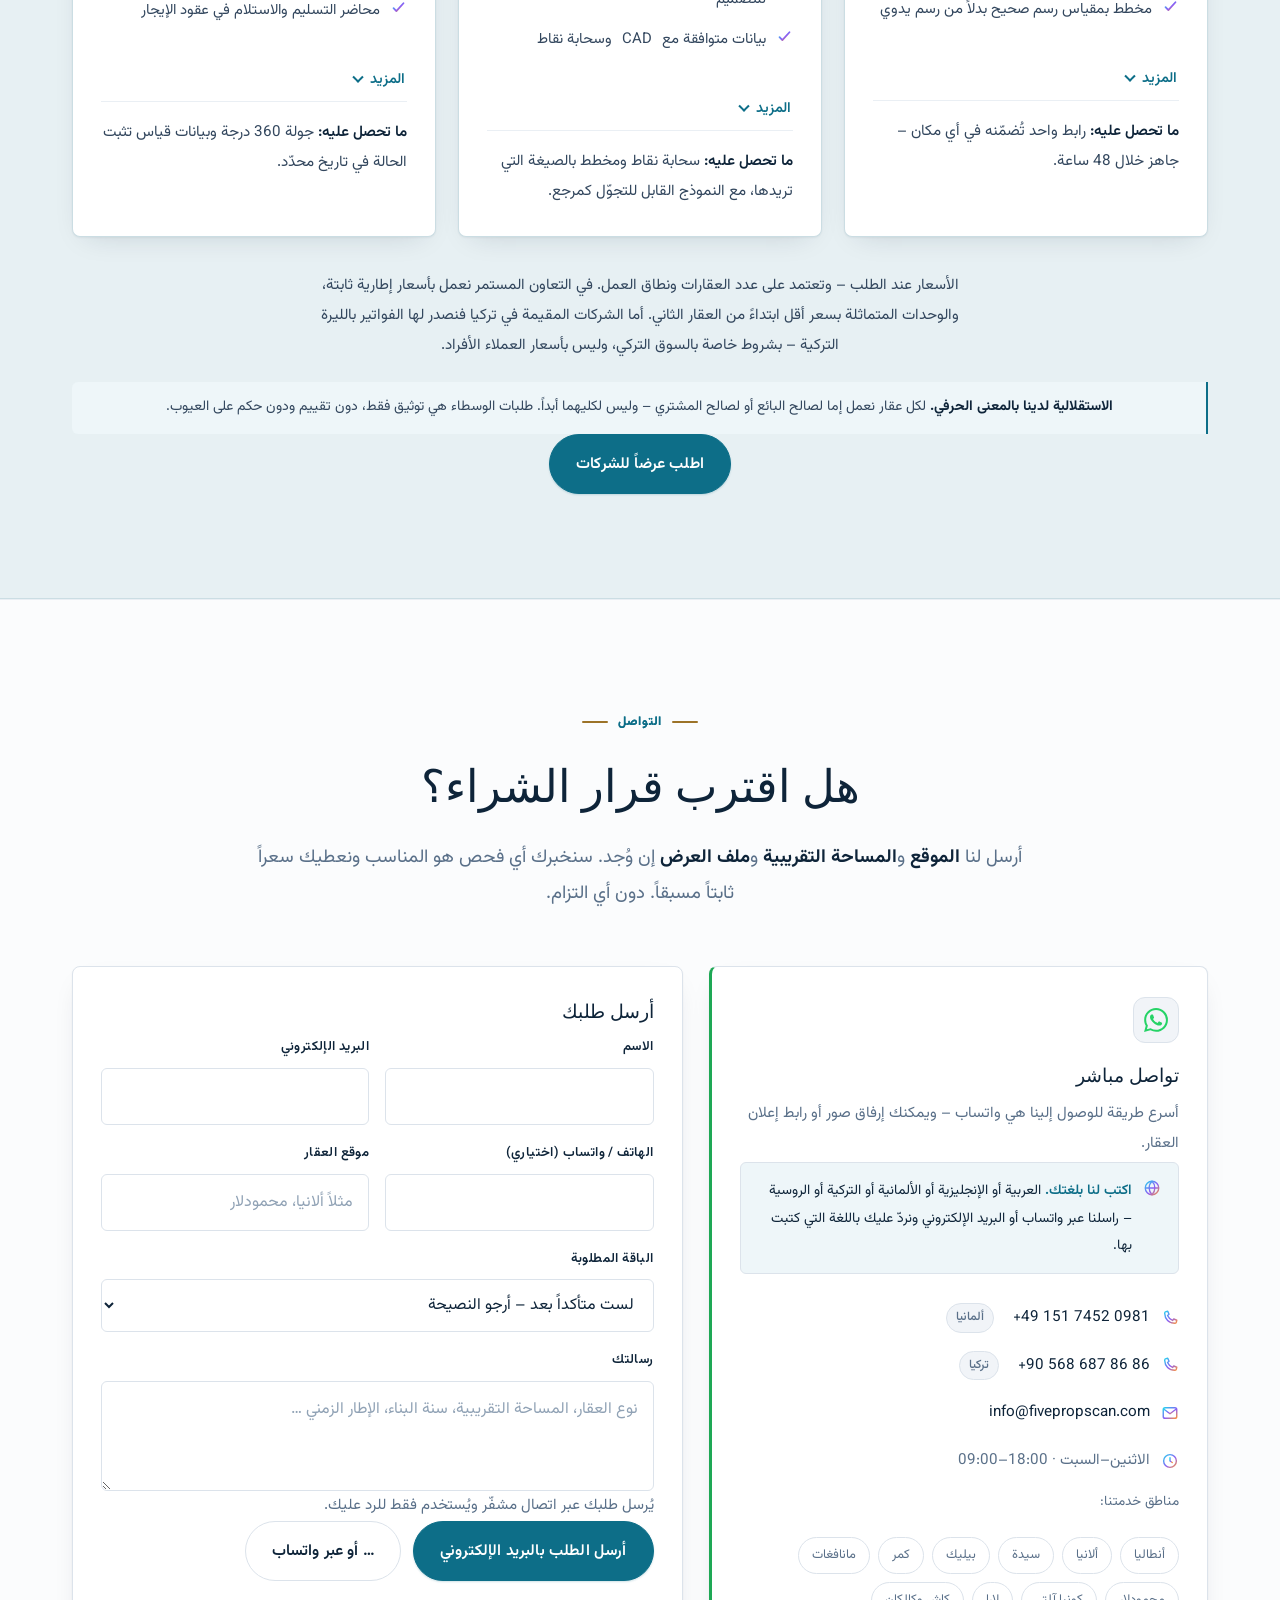
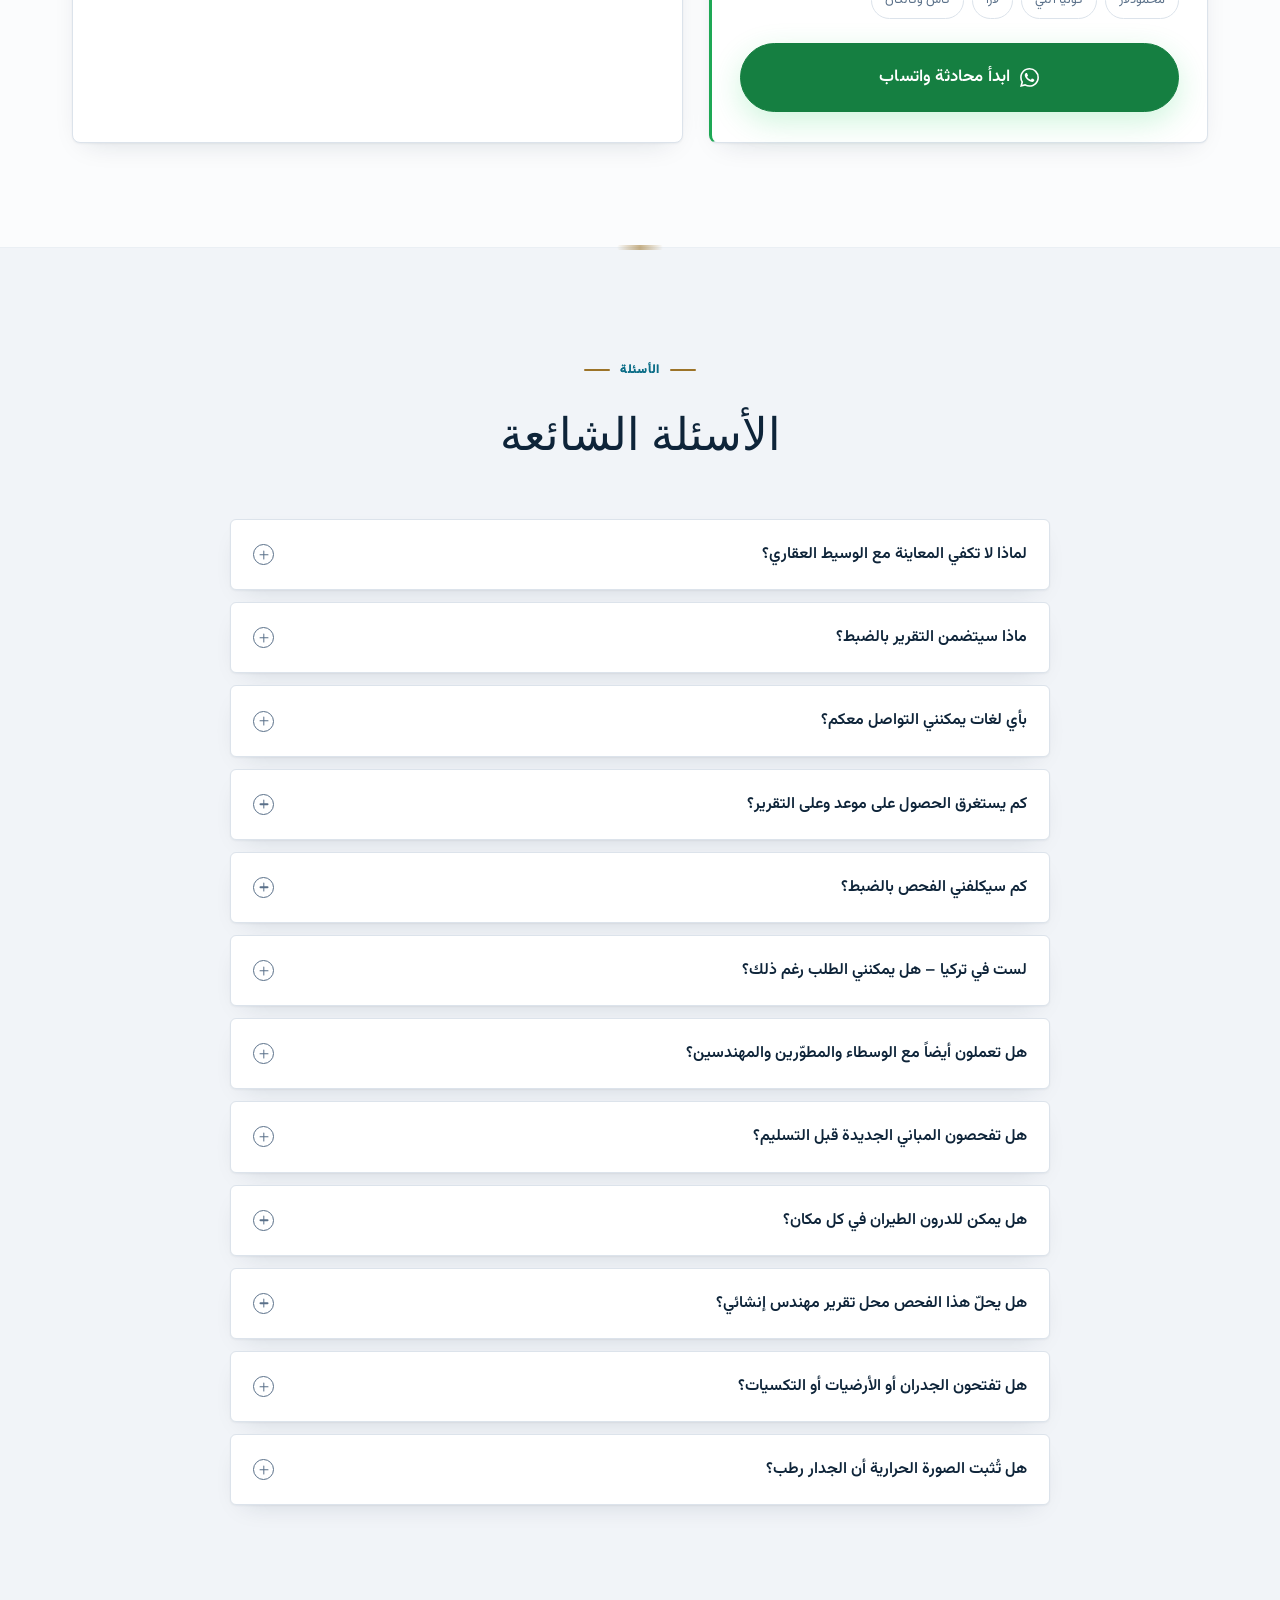
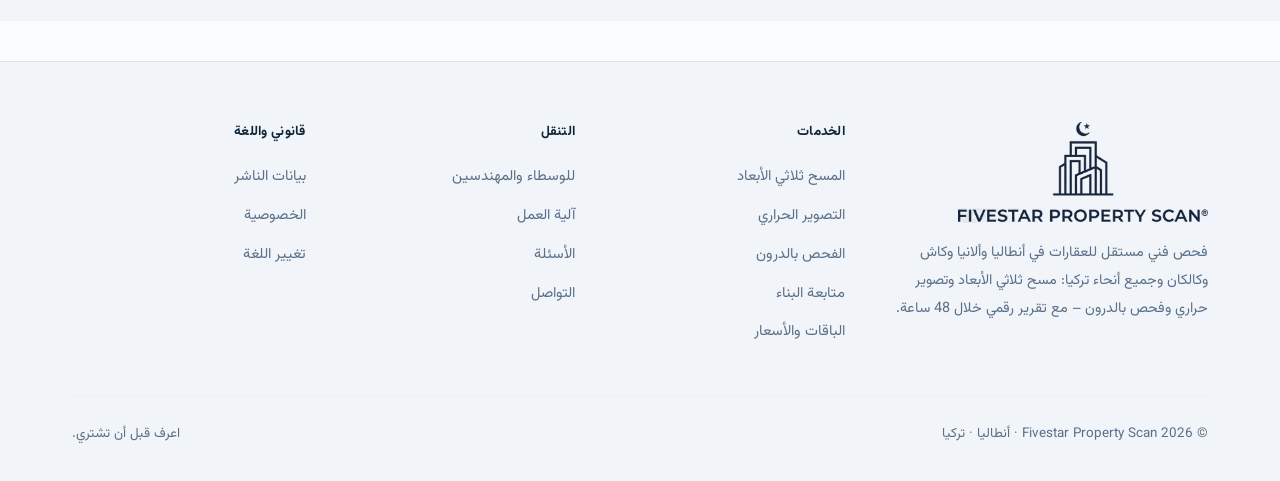
==== commit c81cbabf: "Add files via upload" ====
--- a/ar/index.html
+++ b/ar/index.html
@@ -3,8 +3,8 @@
 <head>
   <meta charset="UTF-8">
   <meta name="viewport" content="width=device-width, initial-scale=1.0">
-  <title>Fivestar Property Scan – فحص مستقل للعقارات في أنطاليا وألانيا | مسح ثلاثي الأبعاد، تصوير حراري ودرون</title>
-  <meta name="description" content="فحص فني مستقل للعقارات في أنطاليا وألانيا وكاش وكالكان وجميع أنحاء تركيا: مسح ثلاثي الأبعاد مع جولة افتراضية، تصوير حراري، فحص بالدرون ومتابعة البناء. وأيضاً للوسطاء والمهندسين والشركات. تقرير رقمي خلال 48 ساعة – الموقع بخمس لغات.">
+  <title>فحص فني للعقار قبل الشراء | أنطاليا وألانيا والمنطقة – Fivestar Property Scan</title>
+  <meta name="description" content="فحص فني مستقل للعقار قبل الشراء في أنطاليا وألانيا وكاش وكالكان: معاينة بصرية منهجية، مسح ثلاثي الأبعاد، تصوير حراري وتوثيق مصوّر. وكذلك فحص التسليم للمباني الجديدة. تقرير رقمي خلال 48 ساعة.">
   <meta name="theme-color" content="#0b1119">
   <link rel="canonical" href="https://www.fivepropscan.com/ar/">
   <link rel="alternate" hreflang="de" href="https://www.fivepropscan.com/de/">
@@ -63,7 +63,6 @@
       </a>
       <nav class="nav-links" aria-label="القائمة الرئيسية">
         <a href="#services">الخدمات</a>
-        <a href="#equipment">المعدات</a>
         <a href="#business">للشركات</a>
         <a href="#einfach">آلية العمل</a>
         <a href="#packages">الباقات</a>
@@ -96,7 +95,6 @@
   </header>
   <nav class="mobile-nav" aria-label="قائمة الجوال">
     <a class="mn-link" href="#services">الخدمات</a>
-    <a class="mn-link" href="#equipment">المعدات</a>
     <a class="mn-link" href="#business">للشركات</a>
     <a class="mn-link" href="#einfach">آلية العمل</a>
     <a class="mn-link" href="#packages">الباقات</a>
@@ -123,7 +121,7 @@
           <div>
             <span class="hero-badge"><span class="dot"></span> فحص فني للعقار قبل الشراء</span>
             <h1>اعرف قبل أن <span class="grad-text">تشتري</span>.</h1>
-            <p class="lead">فحص مستقل للعقارات في أنطاليا وألانيا وجميع أنحاء تركيا – يجمع بين المسح ثلاثي الأبعاد والتصوير الحراري والفحص بالدرون. نكتشف العيوب الخفية قبل أن توقّع.</p>
+            <p class="lead">قبل أن تشتري عقاراً في أنطاليا أو ألانيا أو ما حولهما، نفحصه لك عن قرب – بشكل مستقل، بالمسح ثلاثي الأبعاد والكاميرا الحرارية والدرون. تحصل على تقرير تفهمه دون أي خلفية تقنية: صور وقيم قياس وتقييم واضح. فتعرف ما الذي تشتريه قبل أن توقّع.</p>
             <div class="hero-cta">
               <a class="btn btn-wa btn-lg" data-wa href="#contact">
                 <svg viewBox="0 0 24 24" aria-hidden="true" fill="currentColor"><use href="#ic-wa"/></svg>
@@ -159,24 +157,24 @@
       <div class="container">
         <div class="section-head center reveal">
           <span class="eyebrow">لماذا FPS</span>
-          <h2>شاهد ما لا تراه العين</h2>
-          <p class="lead">لا يزال الشراء مستمراً في الريفييرا التركية – لكن بحذر أكبر الآن. من يشتري اليوم يأخذ وقته، ويقارن، ويتفاوض. الطلاء الجديد يخفي الرطوبة، والصور الجميلة تخفي الجدران المائلة. نحن نقدّم لك بيانات قياس موضوعية بدلاً من وعود البيع.</p>
+          <h2>نحن لا نبيع العقارات. نحن نفحصها.</h2>
+          <p class="lead">الشراء مستمر في الريفييرا التركية – لكن بحذر أكبر مما كان قبل سنوات قليلة. المشترون يأخذون وقتهم ويقارنون ويتفاوضون. الإعلان يُظهر الجانب الجميل. ونحن نُظهر الحالة الفنية: قيم قياس وصور بدلاً من وعود البيع. وما تفعله بها يبقى قرارك أنت.</p>
         </div>
         <div class="grid-3">
           <div class="card card-top reveal">
             <div class="card-icon"><svg viewBox="0 0 24 24" aria-hidden="true"><path d="M12 3.5c3.5 3.8 5.5 6.7 5.5 9.3a5.5 5.5 0 1 1-11 0c0-2.6 2-5.5 5.5-9.3Z" stroke="url(#ig)" stroke-width="1.9" fill="none" stroke-linejoin="round"/><path d="M9.5 13.5a2.5 2.5 0 0 0 2.5 2.5" stroke="url(#ig)" stroke-width="1.9" fill="none" stroke-linecap="round"/></svg></div>
-            <h3>عيوب خفية</h3>
-            <p>رطوبة خلف الجدار، أنابيب مسرّبة، عزل ناقص: لا تُرى بالعين المجردة – لكنها تظهر فوراً في الصورة الحرارية.</p>
+            <h3>ما لا تُظهره العين</h3>
+            <p>ليس كل ما يهم مرئياً. تُظهر الكاميرا الحرارية مؤشرات على رطوبة خلف الطلاء الجديد، وعلى نقص في العزل، وعلى أنابيب مسرّبة – وكذلك ما إذا كانت لوحة الكهرباء أو المقابس تسخن بشكل غير معتاد. دون أن نفتح أي شيء، ومع صورة لكل ملاحظة في التقرير.</p>
           </div>
           <div class="card card-top reveal" style="--d:.1s">
             <div class="card-icon"><svg viewBox="0 0 24 24" aria-hidden="true"><path d="M3.5 17.5 17.5 3.5l3 3L6.5 20.5h-3v-3Z" stroke="url(#ig)" stroke-width="1.9" fill="none" stroke-linejoin="round"/><path d="m7 14 1.6 1.6M10 11l1.6 1.6M13 8l1.6 1.6" stroke="url(#ig)" stroke-width="1.9" stroke-linecap="round"/></svg></div>
-            <h3>فروقات في المساحة</h3>
-            <p>المساحة التي تدفع ثمنها ليست دائماً المساحة المبنية. نعيد القياس رقمياً ونقارنه بالإعلان وبالعقد – بشكل موثّق.</p>
+            <h3>مساحة أقل مما دفعت ثمنه</h3>
+            <p>ما يرد في الإعلان ليس دائماً ما بُني فعلاً. نعيد القياس رقمياً ونقارنه بالإعلان وبالعقد. وبأسعار المتر المربع على الساحل، حتى الفروق الصغيرة تعني مبالغ كبيرة.</p>
           </div>
           <div class="card card-top reveal" style="--d:.2s">
             <div class="card-icon"><svg viewBox="0 0 24 24" aria-hidden="true"><path d="M12 3 4.5 6v5c0 4.6 3.2 8 7.5 10 4.3-2 7.5-5.4 7.5-10V6L12 3Z" stroke="url(#ig)" stroke-width="1.9" fill="none" stroke-linejoin="round"/><path d="m8.8 11.8 2.3 2.3 4.2-4.6" stroke="url(#ig)" stroke-width="1.9" fill="none" stroke-linecap="round" stroke-linejoin="round"/></svg></div>
-            <h3>جودة البناء الجديد</h3>
-            <p>جدران غير شاقولية، ميل خاطئ، عزل مائي ضعيف: نفحص مبناك الجديد قبل أن توقّع محضر التسليم.</p>
+            <h3>البناء الجديد والتسليم</h3>
+            <p>قبل تسليم المفاتيح نفحص ما إذا كانت الجدران مستقيمة والأرضيات مستوية والمياه تُصرَّف بشكل صحيح والوصلات محكمة. في تلك المرحلة لا يزال بإمكانك التفاوض – ويبقى المطوّر ملزَماً بالإصلاح.</p>
           </div>
         </div>
         <div class="stats-band reveal">
@@ -196,7 +194,7 @@
         <div class="section-head center reveal">
           <span class="eyebrow">بكل بساطة</span>
           <h2>كيف تسير الأمور معنا</h2>
-          <p class="lead">لست بحاجة لفهم التقنية – هذه مهمتنا. إليك ما يحدث، في ثلاث جمل.</p>
+          <p class="lead">جوهر عملنا هو الفحص قبل الشراء: نعاين العقار ونقيسه ونمرّ عليه بالكاميرا الحرارية. وكل ذلك يجتمع في تقرير واحد. وفي البناء الجديد نرافقك حتى تسليم المفاتيح. أما الجولة بزاوية 360° ولقطات الدرون فتُضاف عند الحاجة – مع الفحص أو منفردة.</p>
         </div>
         <div class="einfach-steps">
           <div class="reveal">
@@ -217,13 +215,13 @@
           <div class="reveal" style="--d:.24s">
             <div class="nr">4</div>
             <h3>تحصل على وضوح</h3>
-            <p>بعد <span class="ltr">48</span> ساعة تقرير بلغتك: ما هو سليم، وما سيكلّفك مالاً، وما ينبغي حسمه قبل التوقيع.</p>
+            <p>بعد 48 ساعة يصلك التقرير بلغتك: ما هو سليم، وأين تنتظرك تكاليف، وما ينبغي توضيحه قبل التوقيع.</p>
           </div>
         </div>
         <div class="einfach-frage reveal">
-          <h3>ما هي الكاميرا الحرارية ببساطة؟</h3>
-          <p>إنها تُظهر فروق الحرارة. يبدو الأمر تقنياً لكنه بسيط جداً: الجدار الرطب أبرد من الجاف. في الصورة الحرارية تظهر المنطقة المبتلّة كظلّ داكن – حتى لو كان الجدار مطلياً حديثاً ويبدو لك جافاً تماماً.</p>
-          <p>وبالطريقة نفسها نجد تسريبات المياه خلف البلاط، والعزل الناقص في الواجهة، والكابلات شديدة السخونة في لوحة الكهرباء. <b>كل ذلك دون ثقب واحد.</b></p>
+          <h3>ما هي الكاميرا الحرارية فعلياً؟</h3>
+          <p>تُظهر فروق الحرارة على السطح. الموضع الأبرد من محيطه يبدو في الصورة أغمق – حتى حيث يكون الجدار مطلياً حديثاً ويبدو للعين عادياً.</p>
+          <p>قد يشير مثل هذا الموضع إلى رطوبة، أو إلى أنبوب مسرّب، أو إلى نقص في العزل – أو ببساطة إلى أن الحرارة تتسرّب من هناك. والعكس صحيح أيضاً: إذا كان مقبس أو لوحة الكهرباء <b>أدفأ</b> من محيطه، ظهر ذلك في الصورة فوراً. <b>وهذا وحده ليس دليلاً بعد.</b> أما ما يقف خلفه فعلياً فنقيّمه مع نوع البناء والطقس وطريقة الاستخدام، ونثبته في التقرير. وعند اللزوم نوصي بقياس أدق أو بجهة مختصة.</p>
         </div>
       </div>
     </section>
@@ -233,8 +231,8 @@
       <div class="container">
         <div class="section-head center reveal">
           <span class="eyebrow">الخدمات</span>
-          <h2>خمس خدمات. صورة كاملة.</h2>
-          <p class="lead">المسح ثلاثي الأبعاد للأرقام الموثوقة، والتصوير الحراري لما هو خفي، والدرون لكل ما يصعب الوصول إليه، ومتابعة البناء حتى تسليم المفاتيح – وجولة 360 درجة التي تجعل عقارك قابلاً للتجوّل من أي مكان.</p>
+          <h2>ما الذي نفحصه – وما الذي تستفيده</h2>
+          <p class="lead">الفحص الفني للعقار هو جوهر عملنا: معاينة بصرية ومسح ثلاثي الأبعاد وتصوير حراري، موثّقة في تقرير واحد. وفي المباني الجديدة نرافقك حتى تسليم المفاتيح. أما الجولة بزاوية 360° والدرون فهما توثيق تكميلي – يمكن حجزهما مع الفحص أو منفردين.</p>
         </div>
 
         <!-- المسح ثلاثي الأبعاد -->
@@ -244,11 +242,21 @@
               <span class="df-num">01</span>
               <img src="../images/equipment-scan.svg" alt="رسم توضيحي لنظام المسح ثلاثي الأبعاد لدينا">
             </div>
+            <div class="geraet">
+              <div class="geraet-name ltr">3DMakerPro Raven</div>
+              <div class="geraet-sub">مسح ليزري <span class="ltr">LiDAR</span> – داخلاً وخارجاً</div>
+              <ul class="spec-list">
+                <li><span>المدى</span><span class="ltr">50 m</span></li>
+                <li><span>التصوير</span><span><span class="ltr">150,000</span> نقطة/ثانية</span></li>
+                <li><span>الدقة</span><span><span class="ltr">2 cm</span> على <span class="ltr">10 m</span></span></li>
+                <li><span>التصدير</span><span>سحابة نقاط، <span class="ltr">CAD</span>، مخطط</span></li>
+              </ul>
+            </div>
           </div>
           <div class="reveal" style="--d:.1s">
             <span class="service-tag">المسح ثلاثي الأبعاد</span>
-            <h3>المسح ثلاثي الأبعاد وفحص الهندسة</h3>
-            <p class="desc">نمسح العقار بماسح ليزري <span class="ltr">(LiDAR)</span> – <span class="ltr">150,000</span> نقطة قياس في الثانية، داخل المبنى وخارجه. ومن ذلك تخرج الأرقام الموثوقة: المساحة الفعلية، ومخطط بمقياس رسم صحيح، وارتفاعات الأسقف. أما المقاسات الحرجة فنتحقق منها إضافياً بالليزر اليدوي بدقة المليمتر.</p>
+            <h3>كم متراً مربعاً تحصل عليه فعلاً</h3>
+            <p class="desc">في الإعلان رقم. وغالباً لم يتحقق أحد من صحته. نقيس العقار رقمياً ونعطيك أرقاماً يمكنك التحقق منها: المساحة وأبعاد الغرف وارتفاع الأسقف. كما تحصل على مخطط مطابق للمقياس وعلى بيانات ثلاثية الأبعاد لمهندسك. أما استقامة الجدران واستواء الأرضيات وصحة الميل فنقيسها إضافياً بليزر يدوي.</p>
             <div class="feature-grid">
               <div class="feat"><svg viewBox="0 0 24 24" aria-hidden="true"><use href="#ic-check"/></svg> قياس رقمي للمساحة والمخطط – مقارنة الأمتار المربعة بالإعلان والعقد</div>
               <div class="feat"><svg viewBox="0 0 24 24" aria-hidden="true"><use href="#ic-check"/></svg> مخطط بمقياس رسم صحيح مع أبعاد الغرف وارتفاع الأسقف ومساحة كل غرفة</div>
@@ -257,7 +265,7 @@
             <details class="mehr">
               <summary>عرض كل الخدمات</summary>
               <div class="feature-grid">
-              <div class="feat"><svg viewBox="0 0 24 24" aria-hidden="true"><use href="#ic-check"/></svg> قياسات تحقّق دقيقة بالليزر – بدقة <span class="ltr">±1.5 mm</span></div>
+              <div class="feat"><svg viewBox="0 0 24 24" aria-hidden="true"><use href="#ic-check"/></svg> قياسات تحقّق مفردة بليزر يدوي (ارتفاع السقف، عرض الباب، الميل) – لا تُخلط بدقة المسح الكامل</div>
               <div class="feat"><svg viewBox="0 0 24 24" aria-hidden="true"><use href="#ic-check"/></svg> قياس الميل في التراسات والشرفات وحمامات الاستحمام – هل يصرّف الماء بشكل صحيح؟</div>
               <div class="feat"><svg viewBox="0 0 24 24" aria-hidden="true"><use href="#ic-check"/></svg> المداخل والمنحدرات والأدراج: الميل وأبعاد الدرجات</div>
               <div class="feat"><svg viewBox="0 0 24 24" aria-hidden="true"><use href="#ic-check"/></svg> فحص الشاقولية والاستقامة والاستواء في الجدران والأرضيات</div>
@@ -267,7 +275,7 @@
               <div class="feat"><svg viewBox="0 0 24 24" aria-hidden="true"><use href="#ic-check"/></svg> توثيق جميع القياسات في التقرير</div>
               </div>
             </details>
-            <p class="service-note"><b>حالة نموذجية:</b> التحقق من المساحة الفعلية قبل التوقيع – في الريفييرا التركية يتحوّل فرق بضعة أمتار مربعة بسرعة إلى مبلغ من خمسة أرقام.</p>
+            <p class="service-note"><b>مثال نموذجي:</b> التحقق من المساحة الفعلية قبل التوقيع – ففي الريفييرا التركية يتحوّل فارق بضعة أمتار مربعة سريعاً إلى مبلغ من خمسة أرقام.</p>
           </div>
         </article>
 
@@ -278,31 +286,41 @@
               <span class="df-num">02</span>
               <img src="../images/equipment-thermal.svg" alt="رسم توضيحي لكاميرا التصوير الحراري لدينا">
             </div>
+            <div class="geraet">
+              <div class="geraet-name ltr">Thermal Master Thor 002</div>
+              <div class="geraet-sub">تشخيص احترافي بالأشعة تحت الحمراء</div>
+              <ul class="spec-list">
+                <li><span>دقة الأشعة</span><span class="ltr">256 × 192</span></li>
+                <li><span>نقاط القياس</span><span><span class="ltr">49,152</span> لكل صورة</span></li>
+                <li><span>الحساسية</span><span class="ltr">&lt; 0.04 °C</span></li>
+                <li><span>مدى القياس</span><span class="ltr">−20 … +550 °C</span></li>
+              </ul>
+            </div>
           </div>
           <div class="reveal" style="--d:.1s">
             <span class="service-tag">تصوير حراري وأشعة تحت حمراء</span>
-            <h3>الفحص بالكاميرا الحرارية</h3>
-            <p class="desc">يُظهر التصوير الحراري تفاوتات حرارية قد تشير إلى جسور حرارية أو رطوبة أو تسربات أو أسباب أخرى – دون إتلاف ودون فتح أي جدار. الصورة الحرارية وحدها ليست دليلاً: نقيّم كل ملاحظة في سياقها ونبيّن أين يلزم فحص إضافي.</p>
+            <h3>ما الذي يختبئ خلف الجدار والأرضية والمقبس</h3>
+            <p class="desc">تُظهر الكاميرا الحرارية فروق الحرارة – حتى حيث لا ترى العين المجردة شيئاً. وفي الجدران والأسقف والأرضيات قد تكون هذه مؤشرات على رطوبة أو نقص في العزل أو أنبوب مسرّب. وبالطريقة نفسها نرى ما إذا كانت لوحة الكهرباء أو المقابس أو الوصلات تسخن بشكل غير معتاد. ولا يُفتح لذلك أي شيء. والصورة الحرارية وحدها ليست دليلاً: نضع كل ملاحظة في سياقها ونثبت في التقرير أين يكون الفحص الأدق مفيداً.</p>
             <div class="feature-grid">
-              <div class="feat"><svg viewBox="0 0 24 24" aria-hidden="true"><use href="#ic-check"/></svg> كشف التسربات: تحديد مواقع الأنابيب المكسورة والمسرّبة</div>
-              <div class="feat"><svg viewBox="0 0 24 24" aria-hidden="true"><use href="#ic-check"/></svg> تتبّع الرطوبة في الجدران والأسقف والأرضيات</div>
-              <div class="feat"><svg viewBox="0 0 24 24" aria-hidden="true"><use href="#ic-check"/></svg> تحديد مناطق خطر العفن قبل أن تصبح مرئية</div>
+              <div class="feat"><svg viewBox="0 0 24 24" aria-hidden="true"><use href="#ic-check"/></svg> حصر وتوثيق المناطق اللافتة في الجدران والأسقف والأرضيات</div>
+              <div class="feat"><svg viewBox="0 0 24 24" aria-hidden="true"><use href="#ic-check"/></svg> مؤشرات على أنابيب مسرّبة – مع توصية بفحص إضافي</div>
+              <div class="feat"><svg viewBox="0 0 24 24" aria-hidden="true"><use href="#ic-check"/></svg> مؤشرات الرطوبة والتفاوتات الحرارية، مع تعليق عليها في التقرير</div>
             </div>
             <details class="mehr">
               <summary>عرض كل الخدمات</summary>
               <div class="feature-grid">
-              <div class="feat"><svg viewBox="0 0 24 24" aria-hidden="true"><use href="#ic-check"/></svg> فحص العزل: الفجوات وفقدان الحرارة</div>
+              <div class="feat"><svg viewBox="0 0 24 24" aria-hidden="true"><use href="#ic-check"/></svg> مؤشرات على نقص في العزل وعلى فقدان حراري مرتفع</div>
               <div class="feat"><svg viewBox="0 0 24 24" aria-hidden="true"><use href="#ic-check"/></svg> الجسور الحرارية في الواجهات والأسقف وصناديق الستائر</div>
-              <div class="feat"><svg viewBox="0 0 24 24" aria-hidden="true"><use href="#ic-check"/></svg> تسرّب الهواء من النوافذ والأبواب: التيارات والحشوات التالفة</div>
-              <div class="feat"><svg viewBox="0 0 24 24" aria-hidden="true"><use href="#ic-check"/></svg> فحص السطح المستوي والعزل المائي</div>
-              <div class="feat"><svg viewBox="0 0 24 24" aria-hidden="true"><use href="#ic-check"/></svg> التدفئة الأرضية: إظهار مسار الأنابيب وعملها</div>
-              <div class="feat"><svg viewBox="0 0 24 24" aria-hidden="true"><use href="#ic-check"/></svg> تحديد مسار أنابيب المياه الساخنة والباردة داخل الجدران</div>
-              <div class="feat"><svg viewBox="0 0 24 24" aria-hidden="true"><use href="#ic-check"/></svg> فحص الكهرباء: المقابس ولوحة الكهرباء والوصلات المحمّاة</div>
-              <div class="feat"><svg viewBox="0 0 24 24" aria-hidden="true"><use href="#ic-check"/></svg> المكيّف والسخّان: الأداء وفقدان الطاقة</div>
+              <div class="feat"><svg viewBox="0 0 24 24" aria-hidden="true"><use href="#ic-check"/></svg> ملاحظات لافتة عند وصلات النوافذ والأبواب</div>
+              <div class="feat"><svg viewBox="0 0 24 24" aria-hidden="true"><use href="#ic-check"/></svg> تفاوتات حرارية على السطح المستوي وطبقات العزل</div>
+              <div class="feat"><svg viewBox="0 0 24 24" aria-hidden="true"><use href="#ic-check"/></svg> التدفئة الأرضية: إظهار مسار الأنابيب وتقدير عملها</div>
+              <div class="feat"><svg viewBox="0 0 24 24" aria-hidden="true"><use href="#ic-check"/></svg> تحديد مسارات الأنابيب داخل الجدار – بالقدر الذي يظهر حرارياً</div>
+              <div class="feat"><svg viewBox="0 0 24 24" aria-hidden="true"><use href="#ic-check"/></svg> تسخّن لافت عند اللوحة والوصلات – لفحصه من قِبل كهربائي مختص</div>
+              <div class="feat"><svg viewBox="0 0 24 24" aria-hidden="true"><use href="#ic-check"/></svg> المكيّف والسخّان: توثيق التفاوتات الحرارية</div>
               <div class="feat"><svg viewBox="0 0 24 24" aria-hidden="true"><use href="#ic-check"/></svg> توثيق ما قبل وما بعد أعمال التجديد</div>
               </div>
             </details>
-            <p class="service-note"><b>معلومة مهمة:</b> طبقة طلاء جديدة تكلّف بضع مئات من اليوروهات – أما ضرر مياه لم يُلاحظ فيكلّف أضعاف ذلك بمئات المرات. الصورة الحرارية تُظهر الحقيقة تحت الطلاء.</p>
+            <p class="service-note"><b>من المفيد معرفته:</b> مدى دلالة الصورة الحرارية يعتمد على الظروف – فارق الحرارة بين الداخل والخارج، وأشعة الشمس، وكيفية استخدام المكان قبل القياس بقليل. نثبّت هذه الظروف في التقرير حتى تبقى كل ملاحظة قابلة للتحقق.</p>
           </div>
         </article>
 
@@ -313,14 +331,24 @@
               <span class="df-num">03</span>
               <img src="../images/equipment-drone.svg" alt="رسم توضيحي لطائرة الدرون الخاصة بالفحص">
             </div>
+            <div class="geraet">
+              <div class="geraet-name ltr">DJI Mini 4 Pro</div>
+              <div class="geraet-sub">تصوير جوي للسطح والواجهة</div>
+              <ul class="spec-list">
+                <li><span>الفيديو</span><span class="ltr">4K/60 HDR</span></li>
+                <li><span>الصور</span><span class="ltr">48 MP · 1/1.3″</span></li>
+                <li><span>زمن الطيران</span><span class="ltr">100+ min</span></li>
+                <li><span>الأمان</span><span>استشعار محيطي للعوائق</span></li>
+              </ul>
+            </div>
           </div>
           <div class="reveal" style="--d:.1s">
             <span class="service-tag">فحص جوي بدقة <span class="ltr">4K</span></span>
-            <h3>الفحص الخارجي بالدرون</h3>
-            <p class="desc">توثيق تكميلي من الخارج: السطح والواجهة والأرض من الجو بدقة <span class="ltr">4K</span>. أما إمكانية الطيران ونطاقه فتعتمد على الظروف المحلية والأنظمة السارية – ونوضّح ذلك قبل كل موعد.</p>
+            <h3>السطح الذي لا تراه بغير ذلك أبداً</h3>
+            <p class="desc">لا ترى السطح أبداً في معاينة عادية – ومع ذلك تبدأ هناك غالباً أغلى الأضرار. بالدرون نُظهر السطح والواجهة والأرض من الأعلى ونوثّق كل شيء بدقة 4K. أما إمكانية الطيران ومداه فيعتمدان على الموقع وعلى الأنظمة. نوضّح ذلك قبل كل موعد ونخبرك مسبقاً بما هو ممكن.</p>
             <div class="feature-grid">
-              <div class="feat"><svg viewBox="0 0 24 24" aria-hidden="true"><use href="#ic-check"/></svg> فحص السطح: القرميد والشقوق والانزياحات والعزل المائي</div>
-              <div class="feat"><svg viewBox="0 0 24 24" aria-hidden="true"><use href="#ic-check"/></svg> فحص الواجهة: الشقوق وتلف القصارة وآثار الرطوبة والهبوط</div>
+              <div class="feat"><svg viewBox="0 0 24 24" aria-hidden="true"><use href="#ic-check"/></svg> توثيق أسطح السقف من الجو: التغطية، الشقوق الظاهرة، مناطق العزل</div>
+              <div class="feat"><svg viewBox="0 0 24 24" aria-hidden="true"><use href="#ic-check"/></svg> الواجهة: تسجيل الشقوق الظاهرة وتلف القصارة وآثار الرطوبة</div>
               <div class="feat"><svg viewBox="0 0 24 24" aria-hidden="true"><use href="#ic-check"/></svg> المداخن والهوائيات والمنشآت فوق السطح</div>
             </div>
             <details class="mehr">
@@ -331,11 +359,11 @@
               <div class="feat"><svg viewBox="0 0 24 24" aria-hidden="true"><use href="#ic-check"/></svg> نظرة عامة على الأرض والمساحات الخارجية من الجو</div>
               <div class="feat"><svg viewBox="0 0 24 24" aria-hidden="true"><use href="#ic-check"/></svg> توثيق تقدّم البناء للمشترين خارج البلاد</div>
               <div class="feat"><svg viewBox="0 0 24 24" aria-hidden="true"><use href="#ic-check"/></svg> فيديو <span class="ltr">4K</span> وصور عالية الدقة كدليل موثّق</div>
-              <div class="feat"><svg viewBox="0 0 24 24" aria-hidden="true"><use href="#ic-check"/></svg> المناطق صعبة الوصول دون تكاليف السقالات</div>
-              <div class="feat"><svg viewBox="0 0 24 24" aria-hidden="true"><use href="#ic-check"/></svg> العقارات الكبيرة في زيارة واحدة: أكثر من <span class="ltr">100</span> دقيقة طيران</div>
+              <div class="feat"><svg viewBox="0 0 24 24" aria-hidden="true"><use href="#ic-check"/></svg> توثيق المناطق صعبة الوصول – بالقدر الذي تسمح به الظروف المحلية والأنظمة</div>
+              <div class="feat"><svg viewBox="0 0 24 24" aria-hidden="true"><use href="#ic-check"/></svg> العقارات الأكبر أيضاً في موعد واحد</div>
               </div>
             </details>
-            <p class="service-note"><b>طيران مسؤول:</b> نستخدم طائرة درون بوزن إقلاع أقل من <span class="ltr">249</span> غراماً. في تركيا قواعد واضحة: يجب تسجيل الطائرة، ويُمنع الطيران قرب المطارات والموانئ والمناطق العسكرية. نتحقق من التصاريح قبل كل مهمة ولا نطير إلا حيث يُسمح بذلك.</p>
+            <p class="service-note"><b>طيران مسؤول:</b> نستخدم طائرة درون بوزن إقلاع أقل من 249 غراماً. نتحقق من وضع التصاريح ومناطق حظر الطيران قبل كل مهمة – ولا نطير إلا حيث يُسمح بذلك.</p>
           </div>
         </article>
 
@@ -346,11 +374,21 @@
               <span class="df-num">04</span>
               <img src="../images/equipment-twin.svg" alt="رسم توضيحي لجولة 360 درجة: محل تجاري مع نقاط التصوير">
             </div>
+            <div class="geraet">
+              <div class="geraet-name ltr">Insta360 X4</div>
+              <div class="geraet-sub">جولة 360 درجة داخل عقارك</div>
+              <ul class="spec-list">
+                <li><span>الفيديو</span><span><span class="ltr">8K</span> بزاوية <span class="ltr">360°</span></span></li>
+                <li><span>الصور</span><span class="ltr">72 MP</span></li>
+                <li><span>التثبيت</span><span>جيروسكوب <span class="ltr">6</span> محاور</span></li>
+                <li><span>الناتج</span><span>رابط قابل للتضمين</span></li>
+              </ul>
+            </div>
           </div>
           <div class="reveal" style="--d:.1s">
             <span class="service-tag">جولة 360 درجة</span>
-            <h3>عقارك قابل للتجوّل – في أي وقت ومن أي مكان</h3>
-            <p class="desc">نصوّر عقارك بزاوية 360 درجة ونحوّله إلى جولة افتراضية. العملاء والمهتمّون والشركاء يتفقّدون المكان على مهلهم دون سفر – على مدار الساعة ومن أي جهاز.</p>
+            <h3>تجوّل في عقارك – في أي وقت ومن أي مكان</h3>
+            <p class="desc">نصوّر عقارك بزاوية 360° ونحوّله إلى جولة افتراضية. تحصل على رابط. ومن يفتحه ينتقل من غرفة إلى أخرى ويتفقّد المكان كأنه واقف فيه – من الهاتف أو الحاسوب، في أي وقت، ودون سفر.</p>
             <div class="feature-grid">
               <div class="feat"><svg viewBox="0 0 24 24" aria-hidden="true"><use href="#ic-check"/></svg> جولة افتراضية – تنتقل من غرفة إلى أخرى وتنظر حولك بحرية</div>
               <div class="feat"><svg viewBox="0 0 24 24" aria-hidden="true"><use href="#ic-check"/></svg> تصوير بدقة <span class="ltr">8K</span> – واضح حتى في الزوايا</div>
@@ -382,8 +420,8 @@
           </div>
           <div class="reveal" style="--d:.1s">
             <span class="service-tag">متابعة البناء والتوثيق</span>
-            <h3>مبناك الجديد تحت السيطرة – حتى من خارج البلاد</h3>
-            <p class="desc">تشتري على المخطط ولست في البلد؟ نذهب إلى الموقع بانتظام نيابةً عنك ونوثّق ما يجري فعلاً – بالصور والجولات ثلاثية الأبعاد ولقطات الدرون وبيانات القياس. وهكذا تُكتشف العيوب وهي ما تزال مكشوفة ويسهل إصلاحها بتكلفة قليلة.</p>
+            <h3>ترى كيف يُبنى بيتك – ولو كنت بعيداً</h3>
+            <p class="desc">كثير من الشقق في الريفييرا التركية تُباع قبل أن تكتمل. والمشتري يعيش في الخارج ولا يرى الورشة أبداً. نحن نتولّى ذلك عنك: نمرّ على فترات ثابتة، ونطّلع على سير الأعمال، ونوثّق ما نجده – بالصور وقيم القياس وجولة ثلاثية الأبعاد يمكنك أن تتجوّل فيها بنفسك. فتعرف مبكراً إن كان هناك خلل. وفي تلك المرحلة يمكن تصحيحه عادةً دون عناء كبير.</p>
             <div class="feature-grid">
               <div class="feat"><svg viewBox="0 0 24 24" aria-hidden="true"><use href="#ic-check"/></svg> زيارات ميدانية منتظمة بالوتيرة التي تناسبك – شهرياً أو ربع سنوي أو حسب مراحل البناء</div>
               <div class="feat"><svg viewBox="0 0 24 24" aria-hidden="true"><use href="#ic-check"/></svg> <b>جولة ثلاثية الأبعاد لسير العمل:</b> تتجوّل بنفسك في عقارك وتنظر في كل زاوية</div>
@@ -403,9 +441,12 @@
               <div class="feat"><svg viewBox="0 0 24 24" aria-hidden="true"><use href="#ic-check"/></svg> توثيق متواصل حتى تسليم المفاتيح</div>
               </div>
             </details>
-            <p class="service-note"><b>لماذا هذا حاسم:</b> يُباع عدد كبير من العقارات في أنطاليا وألانيا على المخطط. من ينظر بدقة عند التسليم فقط يتفاوض من أضعف موقف – فالثمن يكون قد دُفع والعيب أصبح مدفوناً داخل البناء.</p>
+            <p class="service-note"><b>لماذا يهمّ التوقيت:</b> ما دام البناء جارياً تبقى الأنابيب وطبقات العزل والصبّة مكشوفة. ويظهر مدى إتقان العمل. أما لاحقاً فيختفي كل ذلك تحت البلاط والقصارة. ومن لا ينظر بدقة إلا عند تسليم المفاتيح يكون عادةً قد دفع الثمن – ومطالبته بشيء بعد ذلك أصعب بكثير.</p>
           </div>
         </article>
+
+        
+<p class="tech-note reveal"><b>كيف تسير الأمور:</b> نوثّق كل شيء رقمياً في الموقع مباشرة، ونحلّله على الحاسوب، ونرسل لك التقرير بصيغة PDF. ونتنقّل بسيارتنا الخاصة – والوصول إليك داخل المنطقة مشمول بالسعر.</p>
 
         <!-- ما يصل إلى العميل -->
         <div class="liefer reveal">
@@ -456,64 +497,6 @@
             <p>توثيق الحالة للتأجير أو التأمين أو البيع – وتشخيص سريع عندما يتسرّب الماء أو تضيع الطاقة في مكان ما.</p>
           </div>
         </div>
-      </div>
-    </section>
-
-    <!-- ================= معاييرنا ================= -->
-    <section class="section" id="equipment">
-      <div class="container">
-        <div class="section-head center reveal">
-          <span class="eyebrow">معداتنا</span>
-          <h2>تقنية قياس حديثة للفحص الفني للعقارات</h2>
-          <p class="lead">لا أدوات من متاجر البناء ولا تطبيقات هاتف. هذه هي الأجهزة التي نعمل بها – بكل بياناتها التي يمكنك التحقق منها.</p>
-        </div>
-        <div class="grid-4">
-          <div class="card card-top tech-card reveal">
-            <img src="../images/equipment-scan.svg" alt="">
-            <div class="tech-name ltr">3DMakerPro Raven</div>
-            <div class="tech-sub">مسح ليزري <span class="ltr">LiDAR</span> – داخلاً وخارجاً</div>
-            <ul class="spec-list">
-              <li><span>المدى</span><span class="ltr">50 m</span></li>
-              <li><span>التصوير</span><span><span class="ltr">150,000</span> نقطة/ثانية</span></li>
-              <li><span>الدقة</span><span><span class="ltr">2 cm</span> على <span class="ltr">10 m</span></span></li>
-              <li><span>التصدير</span><span>سحابة نقاط، <span class="ltr">CAD</span>، مخطط</span></li>
-            </ul>
-          </div>
-          <div class="card card-top tech-card reveal" style="--d:.1s">
-            <img src="../images/equipment-thermal.svg" alt="">
-            <div class="tech-name ltr">Thermal Master Thor 002</div>
-            <div class="tech-sub">تشخيص احترافي بالأشعة تحت الحمراء</div>
-            <ul class="spec-list">
-              <li><span>دقة الأشعة</span><span class="ltr">256 × 192</span></li>
-              <li><span>نقاط القياس</span><span><span class="ltr">49,152</span> لكل صورة</span></li>
-              <li><span>الحساسية</span><span class="ltr">&lt; 0.04 °C</span></li>
-              <li><span>مدى القياس</span><span class="ltr">−20 … +550 °C</span></li>
-            </ul>
-          </div>
-          <div class="card card-top tech-card reveal" style="--d:.2s">
-            <img src="../images/equipment-drone.svg" alt="">
-            <div class="tech-name ltr">DJI Mini 4 Pro</div>
-            <div class="tech-sub">تصوير جوي للسطح والواجهة</div>
-            <ul class="spec-list">
-              <li><span>الفيديو</span><span class="ltr">4K/60 HDR</span></li>
-              <li><span>الصور</span><span class="ltr">48 MP · 1/1.3″</span></li>
-              <li><span>زمن الطيران</span><span class="ltr">100+ min</span></li>
-              <li><span>الأمان</span><span>استشعار محيطي للعوائق</span></li>
-            </ul>
-          </div>
-          <div class="card card-top tech-card reveal" style="--d:.3s">
-            <img src="../images/equipment-twin.svg" alt="">
-            <div class="tech-name ltr">Insta360 X4</div>
-            <div class="tech-sub">جولة 360 درجة داخل عقارك</div>
-            <ul class="spec-list">
-              <li><span>الفيديو</span><span><span class="ltr">8K</span> بزاوية <span class="ltr">360°</span></span></li>
-              <li><span>الصور</span><span class="ltr">72 MP</span></li>
-              <li><span>التثبيت</span><span>جيروسكوب <span class="ltr">6</span> محاور</span></li>
-              <li><span>الناتج</span><span>رابط قابل للتضمين</span></li>
-            </ul>
-          </div>
-        </div>
-        <p class="tech-note reveal"><b>كيف نعمل:</b> تُجمع البيانات رقمياً في الموقع، وتُحلَّل على الحاسوب، وتُسلَّم كتقرير <span class="ltr">PDF</span> – ونتنقّل بسيارتنا الخاصة، لذلك يبقى الوصول إليك في المنطقة مشمولاً.</p>
       </div>
     </section>
 
@@ -633,7 +616,7 @@
             <ul class="p-feats">
               <li><svg viewBox="0 0 24 24" aria-hidden="true"><use href="#ic-check"/></svg> فحص بصري منهجي من الداخل</li>
               <li><svg viewBox="0 0 24 24" aria-hidden="true"><use href="#ic-check"/></svg> مسح حراري لجميع الغرف</li>
-              <li><svg viewBox="0 0 24 24" aria-hidden="true"><use href="#ic-check"/></svg> فحص الرطوبة وخطر العفن</li>
+              <li><svg viewBox="0 0 24 24" aria-hidden="true"><use href="#ic-check"/></svg> مؤشرات الرطوبة والتفاوتات الحرارية</li>
               <li><svg viewBox="0 0 24 24" aria-hidden="true"><use href="#ic-check"/></svg> فحص عيّنة من الكهرباء (المقابس، اللوحة)</li>
               <li><svg viewBox="0 0 24 24" aria-hidden="true"><use href="#ic-check"/></svg> توثيق بالصور</li>
               <li><svg viewBox="0 0 24 24" aria-hidden="true"><use href="#ic-check"/></svg> تقرير موجز بصيغة <span class="ltr">PDF</span></li>
@@ -723,11 +706,11 @@
           </div>
           <div class="faq-item">
             <button class="faq-q" aria-expanded="false">ماذا سيتضمن التقرير بالضبط؟<span class="fx" aria-hidden="true"></span></button>
-            <div class="faq-a"><div class="faq-a-inner"><p>جميع القياسات (المساحات والاستواء والشاقولية والميل)، وصور حرارية مع شرح، وصور فوتوغرافية – وحسب الباقة لقطات درون. إضافة إلى قائمة عيوب مرتّبة حسب الأولوية مع توصيات. بصيغة <span class="ltr">PDF</span> بالإنجليزية أو الألمانية أو التركية؛ ولغات أخرى عند الطلب.</p></div></div>
+            <div class="faq-a"><div class="faq-a-inner"><p>جميع قيم القياس: المساحات وارتفاعات الأسقف، وهل الجدران مستقيمة والأرضيات مستوية، وهل تُصرَّف المياه بشكل صحيح. إضافة إلى صور حرارية مع شرحها، وصور فوتوغرافية، ولقطات درون بحسب الباقة. وفي النهاية قائمة بالعيوب مرتّبة حسب الأولوية مع توصيتنا. تحصل على ذلك كله بصيغة PDF بالألمانية أو الإنجليزية أو التركية؛ ولغات أخرى عند الطلب.</p></div></div>
           </div>
           <div class="faq-item">
             <button class="faq-q" aria-expanded="false">بأي لغات يمكنني التواصل معكم؟<span class="fx" aria-hidden="true"></span></button>
-            <div class="faq-a"><div class="faq-a-inner"><p>نتحدث شخصياً – هاتفياً وعبر واتساب وفي الموقع – <b>الألمانية والتركية والروسية</b>. أما <b>بالعربية والإنجليزية ولغات أخرى</b> فنرد عليك بشكل موثوق <b>كتابةً عبر البريد الإلكتروني أو واتساب</b>، عادةً خلال ساعات قليلة. وتحصل على التقرير بالإنجليزية أو الألمانية أو التركية؛ ولغات أخرى عند الطلب.</p></div></div>
+            <div class="faq-a"><div class="faq-a-inner"><p>نتحدث شخصياً <b>الألمانية والتركية</b> – هاتفياً وعبر واتساب وفي الموقع. وبـ<b>الروسية والإنجليزية والعربية ولغات أخرى</b> نجيبك <b>كتابةً عبر البريد الإلكتروني أو واتساب</b>، عادةً خلال ساعات قليلة. ويسعدنا ترتيب <b>محادثة بالروسية</b> – يكفي أن تخبرنا مسبقاً. أما التقرير فتحصل عليه بالألمانية أو الإنجليزية أو التركية، ولغات أخرى عند الطلب.</p></div></div>
           </div>
           <div class="faq-item">
             <button class="faq-q" aria-expanded="false">كم يستغرق الحصول على موعد وعلى التقرير؟<span class="fx" aria-hidden="true"></span></button>
@@ -747,7 +730,7 @@
           </div>
           <div class="faq-item">
             <button class="faq-q" aria-expanded="false">هل تفحصون المباني الجديدة قبل التسليم؟<span class="fx" aria-hidden="true"></span></button>
-            <div class="faq-a"><div class="faq-a-inner"><p>نعم – فحص ما قبل التسليم من خدماتنا الأساسية. نوثّق كل عيب قبل أن توقّع محضر التسليم، ليقوم المقاول بالإصلاح ما دامت المسؤولية عليه.</p></div></div>
+            <div class="faq-a"><div class="faq-a-inner"><p><b>نعم</b> – الفحص قبل تسليم المفاتيح من خدماتنا الأساسية. نمرّ على العقار ونثبّت ما نجده من عيوب. وتحصل على ذلك مكتوباً قبل أن توقّع محضر التسليم. وهكذا يستطيع المطوّر الإصلاح ما دام ملزَماً بذلك.</p></div></div>
           </div>
           <div class="faq-item">
             <button class="faq-q" aria-expanded="false">هل يمكن للدرون الطيران في كل مكان؟<span class="fx" aria-hidden="true"></span></button>
@@ -755,7 +738,15 @@
           </div>
           <div class="faq-item">
             <button class="faq-q" aria-expanded="false">هل يحلّ هذا الفحص محل تقرير مهندس إنشائي؟<span class="fx" aria-hidden="true"></span></button>
-            <div class="faq-a"><div class="faq-a-inner"><p>نحن نقدّم تشخيصاً للحالة قائماً على القياس – لا حسابات إنشائية ولا استشارات قانونية. وإذا لاحظنا مؤشرات على مشكلات إنشائية، نوصي بفحص متخصص موجّه. وتقريرنا أساس مثالي ومحايد لذلك.</p></div></div>
+            <div class="faq-a"><div class="faq-a-inner"><p><b>لا.</b> نحن نُعدّ توثيقاً فنياً للحالة – <b>وليس تقريراً إنشائياً أو حسابياً أو قانونياً أو تقرير خبرة</b> ولا تقديراً للقيمة. وإذا ظهرت مؤشرات على مشكلات إنشائية، فإننا نسمّيها ونوصي بفحصها لدى مختصين مناسبين. وتقريرنا يمنحهم منطلقاً موثّقاً وجيداً.</p></div></div>
+          </div>
+          <div class="faq-item">
+            <button class="faq-q" aria-expanded="false">هل تفتحون الجدران أو الأرضيات أو التكسيات؟<span class="fx" aria-hidden="true"></span></button>
+            <div class="faq-a"><div class="faq-a-inner"><p><b>لا.</b> نعمل دون إتلاف على الإطلاق – لا نثقب ولا نكسر ولا نفكّ شيئاً. وهذه هي الميزة قبل الشراء: لا تحتاج إلى إذن من البائع. وهي في الوقت نفسه حدّ الطريقة: فما يقع خلف عناصر بناء مغلقة ولا يظهر بصرياً ولا حرارياً لا يمكننا الحكم عليه. ونثبّت في التقرير أي المناطق تعذّر الاطلاع عليها.</p></div></div>
+          </div>
+          <div class="faq-item">
+            <button class="faq-q" aria-expanded="false">هل تُثبت الصورة الحرارية أن الجدار رطب؟<span class="fx" aria-hidden="true"></span></button>
+            <div class="faq-a"><div class="faq-a-inner"><p><b>لا – ونقولها بوضوح متعمّد.</b> الصورة الحرارية تُظهر فروق الحرارة على السطح فقط. وقد تكون ناتجة عن رطوبة – لكنها قد تنتج بالقدر نفسه عن أنبوب داخل الجدار، أو عن الشمس، أو عن نقص في العزل، أو عن طريقة البناء. نقيّم كل موضع لافت في سياقه، ونصفه في التقرير، ونوصي عند اللزوم بقياس أدق أو بجهة مختصة.</p></div></div>
           </div>
         </div>
       </div>
@@ -768,14 +759,14 @@
           <div class="reveal">
             <span class="eyebrow">من نحن</span>
             <h2>من يقف خلف Fivestar Property Scan</h2>
-            <p class="lead">‏Fivestar Property Scan خدمة مستقلة للقياس والتشخيص الفني للعقارات في تركيا.</p>
-            <p>نحن لا نبيع العقارات ولا نتقاضى عمولات – نعمل حصرياً لصالحك أنت كعميل. وما نقيسه نوثّقه بحياد: أرقام وصور وحقائق. لكي يقوم قرارك على أساس متين في سوق مليء بالوعود.</p>
-            <p>أنطاليا وألانيا مدينتان دوليتان – لذلك نتحدث معك شخصياً بالألمانية والتركية والروسية. وبجميع اللغات الأخرى يمكنك التواصل معنا كتابةً.</p>
+            <p class="lead">‏Fivestar Property Scan تفحص العقارات في تركيا – فحصاً فنياً مستقلاً، ولصالح المشتري وحده.</p>
+            <p>نحن لا نبيع العقارات ولا نتقاضى عمولة من أحد. مكسبنا من الفحص لا من البيع. لذلك لا فرق عندنا إن قرّرت في النهاية شراء العقار أو العدول عنه. وما يدخل التقرير هو ما قِسناه ورأيناه – لا أكثر ولا أقل.</p>
+            <p>أنطاليا وألانيا سوقان دوليان. الألمانية والتركية نتحدثهما معك شخصياً. أما الروسية والإنجليزية والعربية وغيرها فنجيب عليها كتابةً – ويمكننا ترتيب محادثة بالروسية عند الطلب.</p>
           </div>
           <ul class="about-points reveal" style="--d:.12s">
-            <li><svg viewBox="0 0 24 24" aria-hidden="true"><use href="#ic-check"/></svg><div><b>استقلالية تامة</b><span>لا ارتباط بالوسطاء ولا عمولة بيع – طلبك أنت وحده هو ما يهم.</span></div></li>
-            <li><svg viewBox="0 0 24 24" aria-hidden="true"><use href="#ic-check"/></svg><div><b>معدات احترافية حديثة</b><span>مسح ثلاثي الأبعاد وتصوير حراري ودرون – تُفحص وتُعاير بانتظام.</span></div></li>
-            <li><svg viewBox="0 0 24 24" aria-hidden="true"><use href="#ic-check"/></svg><div><b>الألمانية · التركية · الروسية</b><span>شخصياً ومباشرةً. العربية والإنجليزية ولغات أخرى كتابةً عبر البريد الإلكتروني.</span></div></li>
+            <li><svg viewBox="0 0 24 24" aria-hidden="true"><use href="#ic-check"/></svg><div><b>استقلالية تامة</b><span>لا ارتباط بالوسطاء ولا عمولة بيع. أنت وحدك من يدفع لنا.</span></div></li>
+            <li><svg viewBox="0 0 24 24" aria-hidden="true"><use href="#ic-check"/></svg><div><b>معداتنا الخاصة وخبرتنا الخاصة</b><span>الماسح ثلاثي الأبعاد والكاميرا الحرارية والدرون ملك لنا – في استخدام يومي منذ سنوات.</span></div></li>
+            <li><svg viewBox="0 0 24 24" aria-hidden="true"><use href="#ic-check"/></svg><div><b>الألمانية والتركية شخصياً</b><span>الروسية والإنجليزية والعربية كتابةً – ومحادثة هاتفية بالروسية نرتّبها عند الطلب.</span></div></li>
             <li><svg viewBox="0 0 24 24" aria-hidden="true"><use href="#ic-check"/></svg><div><b>أنطاليا وألانيا</b><span>من كاش وكالكان مروراً بكمر وسيدة وبيليك وصولاً إلى ألانيا – التنقل داخل المنطقة مشمول.</span></div></li>
           </ul>
         </div>
@@ -787,9 +778,10 @@
           <div>
             <h3 class="ltr">Müslüm Berk</h3>
             <span class="rolle">المؤسس والفاحص الفني</span>
-            <p class="person-claim">مستقل. صادق. من تجربة شخصية.</p>
-            <p>أعمل لحسابك أنت وحدك بصفتك العميل – لا لصالح الوسيط ولا لصالح المطوّر. أنا لا أبيع العقارات، ولا أتقاضى عمولات، ولا مصلحة لي في تجميل العيوب. كل ما أقيسه يصلك دون فلترة: أرقام وصور ووقائع – لا وعود بيع.</p>
-            <p>قادني طريقي من تركيا إلى ألمانيا، حيث عملت سنوات في الحرف التقنية وجعلت الدقة معياراً لي. هذه الخبرة – النظر بدقة، والعمل بإتقان، والتشخيص الصادق – أنقلها الآن إلى تشخيص العقارات على الريفييرا التركية. وبصفتي شخصاً يعرف البلدين واللغتين، أدرك ما يهم المشتري الدولي فعلاً: الوضوح قبل التوقيع.</p>
+            <p class="person-claim">مستقل. دقيق. ولا مصلحة لي في البيع.</p>
+            <p>أعمل منذ سنوات بالمسح ثلاثي الأبعاد والتصوير الحراري ولقطات الدرون والتصوير بزاوية 360°. أشغّل الأجهزة بنفسي، وأحلّل البيانات بنفسي، وأكتب التقرير بنفسي. فليس عندي من يقيس وآخر يشرح – من أول اتصال حتى التقرير النهائي تتعامل مع الشخص نفسه.</p>
+            <p>وقبل ذلك عملت لحسابي الخاص في ألمانيا سنوات طويلة. وبقيت طريقة العمل كما هي: فحص دقيق، وتوثيق منظّم، ومصارحة العميل بما يستحق العناء وما لا يستحقه. أنا مواطن تركي وكانت ألمانيا بيتي – أعرف الجانبين: كيف يُبنى ويُباع هنا، وما الذي يتوقعه مشترٍ من ألمانيا أو النمسا أو سويسرا قبل أن يوقّع.</p>
+            <p>وأقول بالوضوح نفسه ما لستُ عليه: لست مهندساً إنشائياً ولست خبيراً معتمداً. أنا أقيس وأصوّر وأوثّق الحالة الفنية. وحيث أبلغ حدّي أكتب ذلك في التقرير وأدلّك على من يساعدك أكثر. جملة صادقة زائدة خير من رقم لا يصمد.</p>
           </div>
         </div>
       </div>
@@ -810,8 +802,8 @@
       <div class="container">
         <div class="section-head center reveal">
           <span class="eyebrow">التواصل</span>
-          <h2>لنتحدث عن عقارك</h2>
-          <p class="lead">صف لنا عقارك في بضعة أسطر – وستحصل سريعاً على عرض بسعر ثابت ودون أي التزام.</p>
+          <h2>هل اقترب قرار الشراء؟</h2>
+          <p class="lead">أرسل لنا <b>الموقع</b> و<b>المساحة التقريبية</b> و<b>ملف العرض</b> إن وُجد. سنخبرك أي فحص هو المناسب ونعطيك سعراً ثابتاً مسبقاً. دون أي التزام.</p>
         </div>
         <div class="contact-grid">
           <div class="card card-top contact-card wa-card reveal">
@@ -866,6 +858,7 @@
                     <option>الفحص الفني الأساسي</option>
                     <option>الفحص الفني للعقار</option>
                     <option>الفحص العقاري المتميّز</option>
+                    <option>بناء جديد / تسليم / متابعة إنشاء</option>
                     <option>طلب للشركات</option>
                     <option>توثيق ثلاثي الأبعاد / 360° / درون</option>
                   </select>
@@ -917,7 +910,6 @@
         <div>
           <h4>التنقل</h4>
           <a href="#business">للوسطاء والمهندسين</a>
-          <a href="#equipment">معداتنا</a>
           <a href="#einfach">آلية العمل</a>
           <a href="#faq">الأسئلة</a>
           <a href="#contact">التواصل</a>
--- a/css/styles.css
+++ b/css/styles.css
@@ -785,6 +785,23 @@
 .spec-list li span:last-child { font-weight: 600; text-align: right; color: var(--text); }
 [dir="rtl"] .spec-list li span:last-child { text-align: left; }
 
+/* ---------- Geraetedaten in der Leistungskarte ----------
+   Frueher stand die Technik in einem eigenen Abschnitt weiter unten. Die
+   Zahlen erklaeren sich aber nur dort, wo auch die Leistung beschrieben ist –
+   deshalb stehen sie jetzt direkt unter der jeweiligen Illustration. Der
+   separate Technik-Abschnitt ist dafuer entfallen. */
+.geraet {
+  margin-top: 14px; padding: 15px 18px 13px;
+  border: 1px solid var(--line); border-radius: 14px;
+}
+.geraet-name {
+  font-family: var(--font-display); font-weight: 700;
+  font-size: 0.95rem; line-height: 1.25;
+}
+.geraet-sub { color: var(--muted); font-size: 0.78rem; margin-top: 2px; line-height: 1.35; }
+.geraet .spec-list { margin-top: 9px; }
+.geraet .spec-list li:first-child { border-top: none; padding-top: 2px; }
+
 /* ---------- Ablauf ---------- */
 .steps { display: grid; grid-template-columns: repeat(4, 1fr); gap: 22px; position: relative; }
 .step { position: relative; padding: 28px 24px; }
--- a/css/hell.css
+++ b/css/hell.css
@@ -111,9 +111,18 @@
    und ein gestauchtes Bild. Deshalb hier: Höhe vorgeben, Breite rechnen lassen.
    Die Selektoren sind bewusst so spezifisch wie die in styles.css, sonst
    gewinnt dort die Breitenangabe. */
-.footer-grid a.footer-logo-big img { width: auto; height: 128px; }
+   Nachtrag 04.08.2026: Das Logo ist wieder ein Querformat (Marke über
+   Wortmarke, 760×307). Eine feste Höhe macht es dadurch sehr breit – deshalb
+   jetzt die Breite begrenzen und die Höhe rechnen lassen. */
+.footer-grid a.footer-logo-big img { width: 260px; height: auto; max-width: 100%; }
 @media (max-width: 860px) {
-  .footer-grid a.footer-logo-big img { height: 108px; }
+  .footer-grid a.footer-logo-big img { width: 220px; }
+}
+/* Die Bildmarke im Kopf ist jetzt hochformatig (240×291). Ohne Begrenzung
+   zieht sie die Kopfzeile auseinander. */
+.logo .logo-icon { height: 40px; width: auto; }
+@media (max-width: 860px) {
+  .logo .logo-icon { height: 34px; }
 }
 
 /* Das Markenband über dem Fuß zeigte nur noch einmal das Logo. Zwischen
@@ -209,9 +218,23 @@
 
 /* ---------- Technik ---------- */
 .device-frame { background: var(--bg2); }
-.device-frame .df-num { color: var(--line); }
+/* Die Ziffern standen auf --line: 1,3:1. Als 48px-Zeichen sind 3:1 gefordert.
+   Aus dem alten Entwurf hängen an .df-num noch ein Gold-Hintergrund mit
+   background-clip:text und opacity .9 – beides zieht den Wert wieder nach
+   unten. Deshalb hier Hintergrund weg, volle Deckkraft, klare Farbe: 3,1:1. */
+.device-frame .df-num {
+  color: #7A8CA0;
+  -webkit-text-fill-color: #7A8CA0;
+  background: none;
+  opacity: 1;
+}
 .tech-name { color: var(--text); }
 .tech-sub { color: var(--muted); }
+/* Gerätedaten sitzen jetzt in der Leistungskarte, nicht mehr in einem
+   eigenen Abschnitt. */
+.geraet { background: var(--panel); border-color: var(--line); box-shadow: var(--shadow); }
+.geraet-name { color: var(--text); }
+.geraet-sub { color: var(--muted); }
 .spec-list li { border-color: var(--line-soft); }
 .spec-list li span:first-child { color: var(--muted); }
 .spec-list li span:last-child { color: var(--text); font-weight: 600; }
@@ -341,6 +364,10 @@
 }
 .field select.just-set { border-color: var(--cyan); }
 .field input::placeholder, .field textarea::placeholder { color: #90A2B5; }
+/* styles.css faerbt die Auswahleintraege dunkel (#111A26) – das galt fuer
+   ALLE Breiten, meine Korrektur stand zuerst nur im Handy-Block. Aufgeklappt
+   war die Liste am Desktop dunkel auf dunkel. */
+.field select option { background: #FFF; color: var(--text); }
 .form-status.is-ok  { background: #E7F4EC; color: #15613C; border: 1px solid #BFE0CC; }
 .form-status.is-err { background: #FBEBE7; color: #97301C; border: 1px solid #EFC9C0; }
 .wa-card { border-left: 3px solid var(--wa); }
@@ -447,6 +474,66 @@
   .m-chip { color: #E4EDF8; }
 }
 
+/* ==========================================================================
+   INTERAKTION — Feinschliff
+   --------------------------------------------------------------------------
+   Drei Dinge, die im Entwurf fehlten und die man einzeln kaum bemerkt,
+   in der Summe aber den Unterschied machen zwischen „funktioniert" und
+   „fühlt sich richtig an".
+   ========================================================================== */
+
+/* 1 · DRUCKZUSTAND
+   Es gab auf der ganzen Seite keinen einzigen :active-Zustand. Ein Knopf
+   ohne Druckreaktion fühlt sich an, als hätte die Seite den Klick nicht
+   gehört – besonders auf dem Handy, wo es keinen Hover als Vorstufe gibt.
+   Bewusst dezent (0,97) und schnell (140 ms): Rückmeldung, keine Show. */
+.btn, .lang-btn, .faq-q, .p-mehr > summary, .mehr > summary,
+details.size-note > summary, .wa-float, .modal-close, .lang-card {
+  transition: transform 140ms var(--ease), background 200ms var(--ease),
+              border-color 200ms var(--ease), color 200ms var(--ease),
+              box-shadow 200ms var(--ease);
+}
+.btn:active, .lang-btn:active, .faq-q:active, .lang-card:active,
+.p-mehr > summary:active, .mehr > summary:active,
+details.size-note > summary:active { transform: scale(.97); }
+.wa-float:active { transform: scale(.94); }
+
+/* 2 · HOVER NUR MIT ZEIGEGERÄT
+   Elf Hover-Regeln bewegen Elemente (translateY, scale, rotate). Auf einem
+   Touchscreen löst das Antippen den Hover aus – und er bleibt hängen, bis
+   woanders getippt wird. Die Karte steht dann dauerhaft angehoben da.
+   Farbwechsel dürfen bleiben, Bewegung nicht. */
+@media (hover: none) {
+  .btn-primary:hover, .btn-ghost:hover, .btn-wa:hover,
+  .card:hover, .lang-card:hover, .wa-float:hover { transform: none; }
+  .price-card.featured:hover { transform: none; }
+  .price-card:not(.featured):hover { transform: none; }
+  .modal-close:hover { transform: none; }
+  .lang-card:hover .lang-go svg { transform: none; }
+}
+
+/* 3 · AUSKLAPPER ÖFFNEN VOM AUSLÖSER
+   Das Sprachmenü skalierte aus seiner Mitte auf – es gehört aber an den
+   Knopf darüber. Nach rechts oben verankert wirkt es, als käme es aus dem
+   Schalter heraus, statt aus dem Nichts. */
+.lang-menu { transform-origin: top right; }
+[dir="rtl"] .lang-menu { transform-origin: top left; }
+
+/* 4 · DAUERN
+   Ein- und Ausklappen lag bei 400–450 ms. Für ein Bedienelement ist das zu
+   träge; 150–250 ms ist der Bereich, in dem es noch als unmittelbar gilt.
+   Der Schubladen-Übergang im Handymenü darf länger bleiben – Schubladen
+   dürfen 200–500 ms brauchen. */
+.faq-a { transition: grid-template-rows 240ms var(--ease); }
+
+/* 5 · WENIGER BEWEGUNG
+   Reduzierte Bewegung heißt weniger und sanfter, nicht gar nichts:
+   Farbe und Deckkraft bleiben, Verschiebung und Skalierung fallen weg. */
+@media (prefers-reduced-motion: reduce) {
+  .btn:active, .lang-btn:active, .faq-q:active, .lang-card:active,
+  .wa-float:active, .p-mehr > summary:active { transform: none; }
+}
+
 /* ---------- Auswahlfarbe ---------- */
 ::selection { background: rgba(13, 110, 136, .16); color: var(--text); }
 
@@ -479,29 +566,113 @@
    Preise wandern damit von Bildschirm 6,5 auf rund 3,5.
    Umkehren: diesen Block löschen, dann gilt wieder styles.css.
    ========================================================================== */
+/* Neu sortiert am 02.08.2026 – die Seite erzählt jetzt eine Geschichte
+   von oben nach unten, statt Abschnitte nach Wichtigkeit zu stapeln:
+
+     1 Warum      Worum geht es überhaupt? (Problem)
+     2 Für wen    Bin ich gemeint?
+     3 Über mich  Wer macht das – und warum unabhängig?
+     4 Leistungen Was genau wird geprüft?
+     5 Pakete     Was kostet es?
+     6 Ablauf     Wie läuft es ab?
+     7 Technik    Womit wird gearbeitet?
+     8 Für Firmen andere Zielgruppe, deshalb spät
+     9 Kontakt    die Anfrage
+    10 FAQ        Nachschlagewerk ganz unten, direkt über dem Fuß
+
+   Die Fragen stehen bewusst ZULETZT: Wer bis dorthin liest, sucht gezielt
+   eine Antwort – das ist ein Nachschlagewerk, kein Teil der Erzählung. */
 #warum, #why, #neden, #pochemu                                   { order: 1; }
-#ueber, #about, #hakkimizda, #o-nas                              { order: 2; }
-#pakete, #packages, #paketler, #pakety                           { order: 3; }
+#fuer-wen, #for-whom, #kimler-icin, #dlya-kogo                   { order: 2; }
+#ueber, #about, #hakkimizda, #o-nas                              { order: 3; }
 #leistungen, #services, #hizmetler, #uslugi                      { order: 4; }
-#fuer-wen, #for-whom, #kimler-icin, #dlya-kogo                   { order: 5; }
+#pakete, #packages, #paketler, #pakety                           { order: 5; }
 #einfach                                                         { order: 6; }
-#technik, #equipment, #ekipman, #oborudovanie                    { order: 7; }
+/* Der eigene Technik-Abschnitt (order 7) ist entfallen – die Gerätedaten
+   stehen jetzt in den Leistungskarten. Die Nummer bleibt frei. */
 #stimmen                                                         { order: 8; }
-#faq, #sss                                                       { order: 9; }
+#firmen, #business, #kurumsal, #biznes                           { order: 9; }
 #kontakt, #contact, #iletisim                                    { order: 10; }
-#firmen, #business, #kurumsal, #biznes                           { order: 11; }
+#faq, #sss                                                       { order: 11; }
 .brand-band                                                      { order: 12; }
 
 /* Abwechselnder Grund, der neuen Reihenfolge folgend – sonst stünden zwei
    graue Abschnitte nebeneinander. */
+/* Abwechselnd, der neuen Reihenfolge folgend:
+   warum(hell) · für-wen(grau) · über(hell) · leistungen(grau) · pakete(hell)
+   · ablauf(grau) · firmen(petrol) · kontakt(hell) · faq(grau) */
 #warum, #why, #neden, #pochemu,
+#ueber, #about, #hakkimizda, #o-nas,
 #pakete, #packages, #paketler, #pakety,
+#kontakt, #contact, #iletisim { background: var(--bg); }
+
 #fuer-wen, #for-whom, #kimler-icin, #dlya-kogo,
-#technik, #equipment, #ekipman, #oborudovanie,
-#kontakt, #contact, #iletisim { background: var(--bg); }
-
-#ueber, #about, #hakkimizda, #o-nas,
 #leistungen, #services, #hizmetler, #uslugi,
 #einfach,
 #stimmen,
 #faq, #sss { background: var(--bg2); }
+
+/* ⚠️ #firmen war der einzige Abschnitt, der beim Umbau durchgerutscht ist.
+   Er hatte KEINE background-color, sondern einen dunklen VERLAUF aus dem
+   alten Entwurf: linear-gradient(rgba(16,24,39,.85), …) mit violettem
+   Schleier. Darauf stand nach dem Umbau dunkle Schrift – unlesbar.
+
+   Warum es die Kontrollmessung nicht gefunden hat: Sie las nur
+   `background-color`. Die war transparent, also lief die Suche weiter nach
+   oben und fand den hellen Seitenhintergrund – rechnerisch alles in Ordnung,
+   sichtbar nicht. Wer hier nachmisst, muss `background-image` mitlesen.
+
+   Der Firmen-Bereich behält bewusst einen eigenen Ton: andere Zielgruppe,
+   also darf er sich absetzen – nur eben hell.
+
+   Nachtrag: Das Grau (--bg2) war rechnerisch in Ordnung, wurde aber weiter
+   als grauer, schwer lesbarer Kasten wahrgenommen. Deshalb jetzt ein heller
+   Petrol-Ton statt Grau – erkennbar eine eigene Farbe – und die Fließtexte
+   im Abschnitt eine Stufe dunkler als das übliche --muted. */
+#firmen, #business, #kurumsal, #biznes {
+  background: #E7F0F3;
+  background-image: none;
+  border-top: 1px solid #CBDDE3;
+  border-bottom: 1px solid #CBDDE3;
+}
+#firmen::before, #business::before, #kurumsal::before, #biznes::before { display: none; }
+
+/* Die sechs goldenen Sterne im Fuß (und im ausgeblendeten Marken-Band) sind
+   raus. Sie waren als Zierde gemeint, lesen sich neben dem Firmennamen aber
+   wie eine Fünf-Sterne-Bewertung – eine Behauptung, die es nicht gibt. */
+.footer-stars, .bb-stars { display: none; }
+
+/* Fließtext im Firmen-Abschnitt: --muted (#526780) käme auf 5,0:1 und wäre
+   formal AA, wirkt auf der Fläche aber blass. #33475E ergibt 8,2:1. */
+#firmen, #business, #kurumsal, #biznes { color: var(--text); }
+#firmen .lead, #business .lead, #kurumsal .lead, #biznes .lead,
+#firmen p, #business p, #kurumsal p, #biznes p,
+#firmen .feat, #business .feat, #kurumsal .feat, #biznes .feat,
+#firmen .b2b-out, #business .b2b-out, #kurumsal .b2b-out, #biznes .b2b-out,
+#firmen .b2b-preis, #business .b2b-preis, #kurumsal .b2b-preis, #biznes .b2b-preis {
+  color: #33475E;
+}
+#firmen h2, #business h2, #kurumsal h2, #biznes h2,
+#firmen h3, #business h3, #kurumsal h3, #biznes h3,
+#firmen b, #business b, #kurumsal b, #biznes b,
+#firmen .b2b-role, #business .b2b-role, #kurumsal .b2b-role, #biznes .b2b-role {
+  color: var(--text);
+}
+/* Die weißen Karten heben sich auf dem Petrol-Ton flacher ab als auf Grau –
+   deshalb eine etwas deutlichere Kante. */
+#firmen .b2b-card, #business .b2b-card, #kurumsal .b2b-card, #biznes .b2b-card {
+  border-color: #CBDDE3;
+  border-top: 3px solid var(--cyan);
+}
+#firmen .card-icon, #business .card-icon, #kurumsal .card-icon, #biznes .card-icon {
+  background: #F2F8FA; border-color: #CBDDE3;
+}
+
+/* styles.css setzt beim aktiven Sprach-Chip der Mobil-Navigation fast
+   schwarze Schrift. Das passte zum hellen Cyan des Dunkeldesigns; auf dem
+   Petrol der hellen Variante sind es nur 2,8:1. */
+.mn-langs a.active { color: #FFF; }
+
+/* Die Gerätenummern standen auf --line: 1,3:1. Als 48px-Ziffer sind 3:1
+   gefordert – #7A8CA0 liefert 3,1:1 und bleibt dezent. */
+.device-frame .df-num { color: #7A8CA0; }
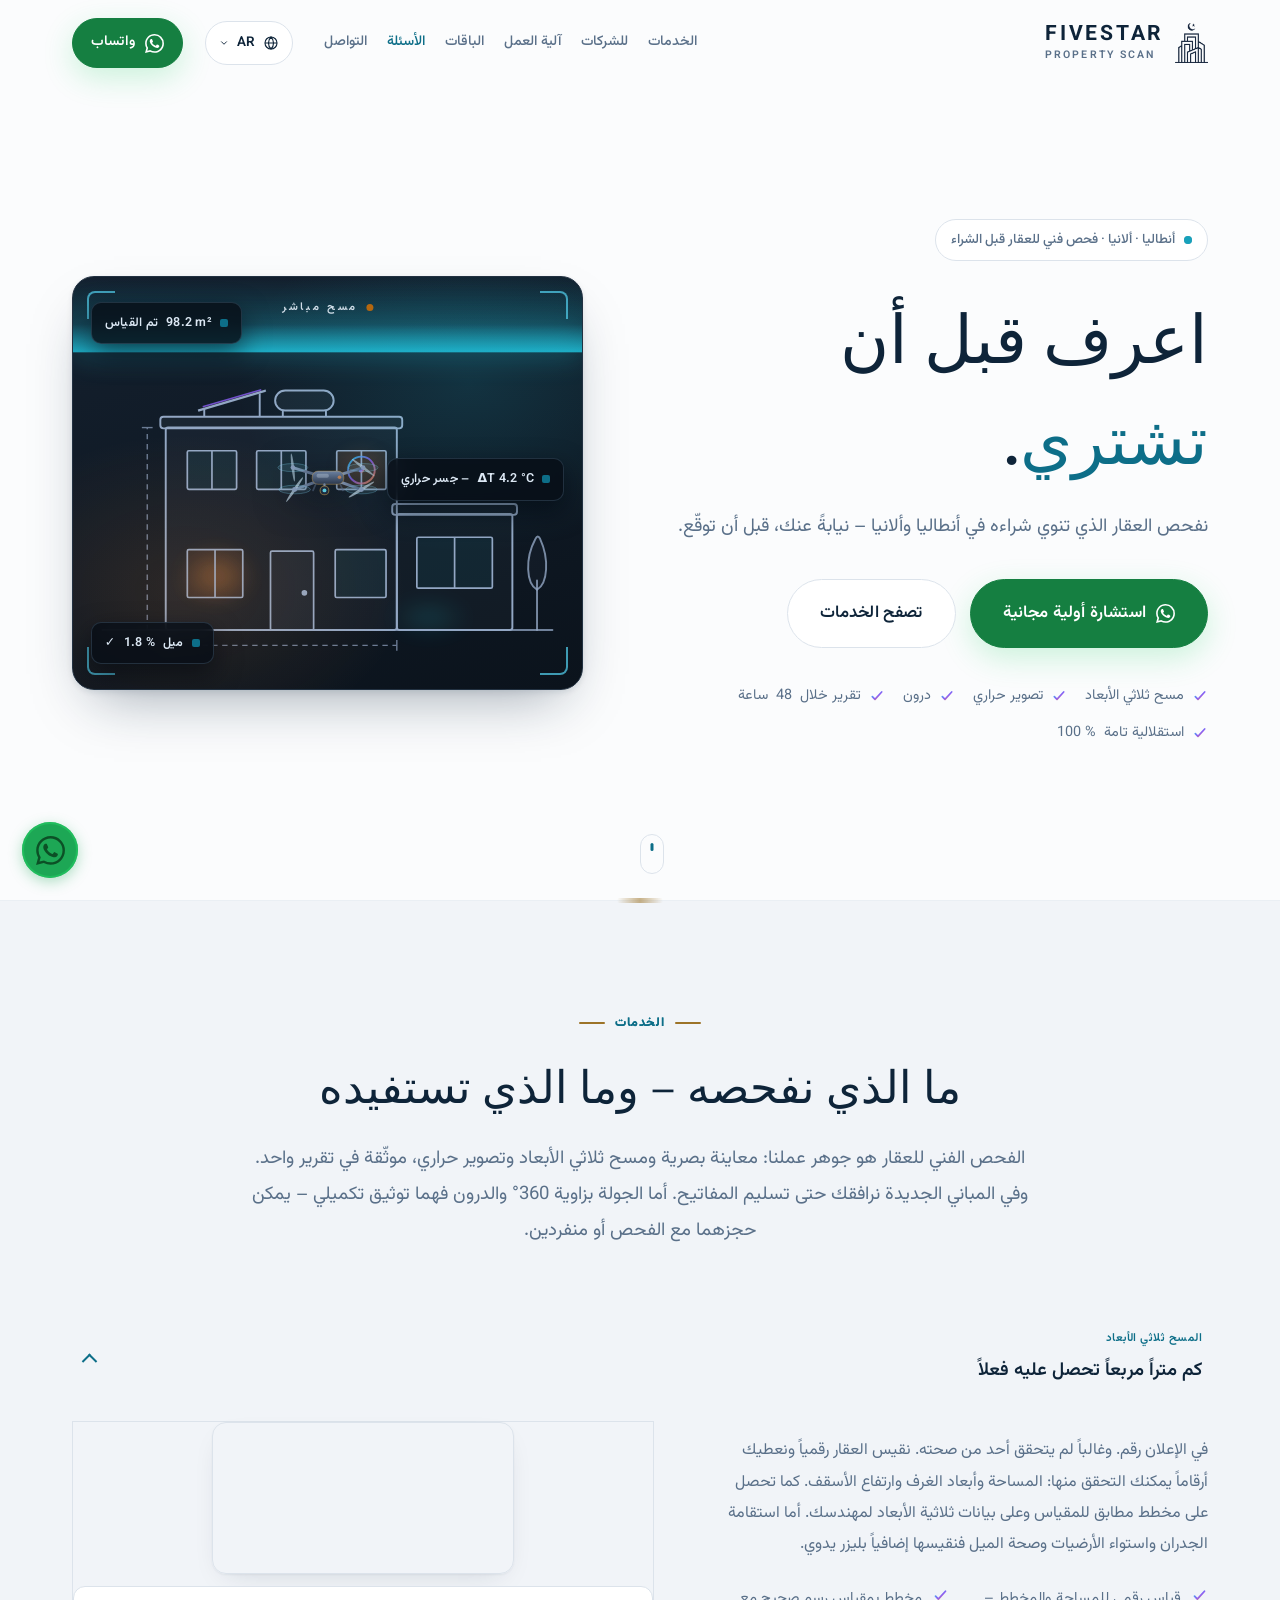
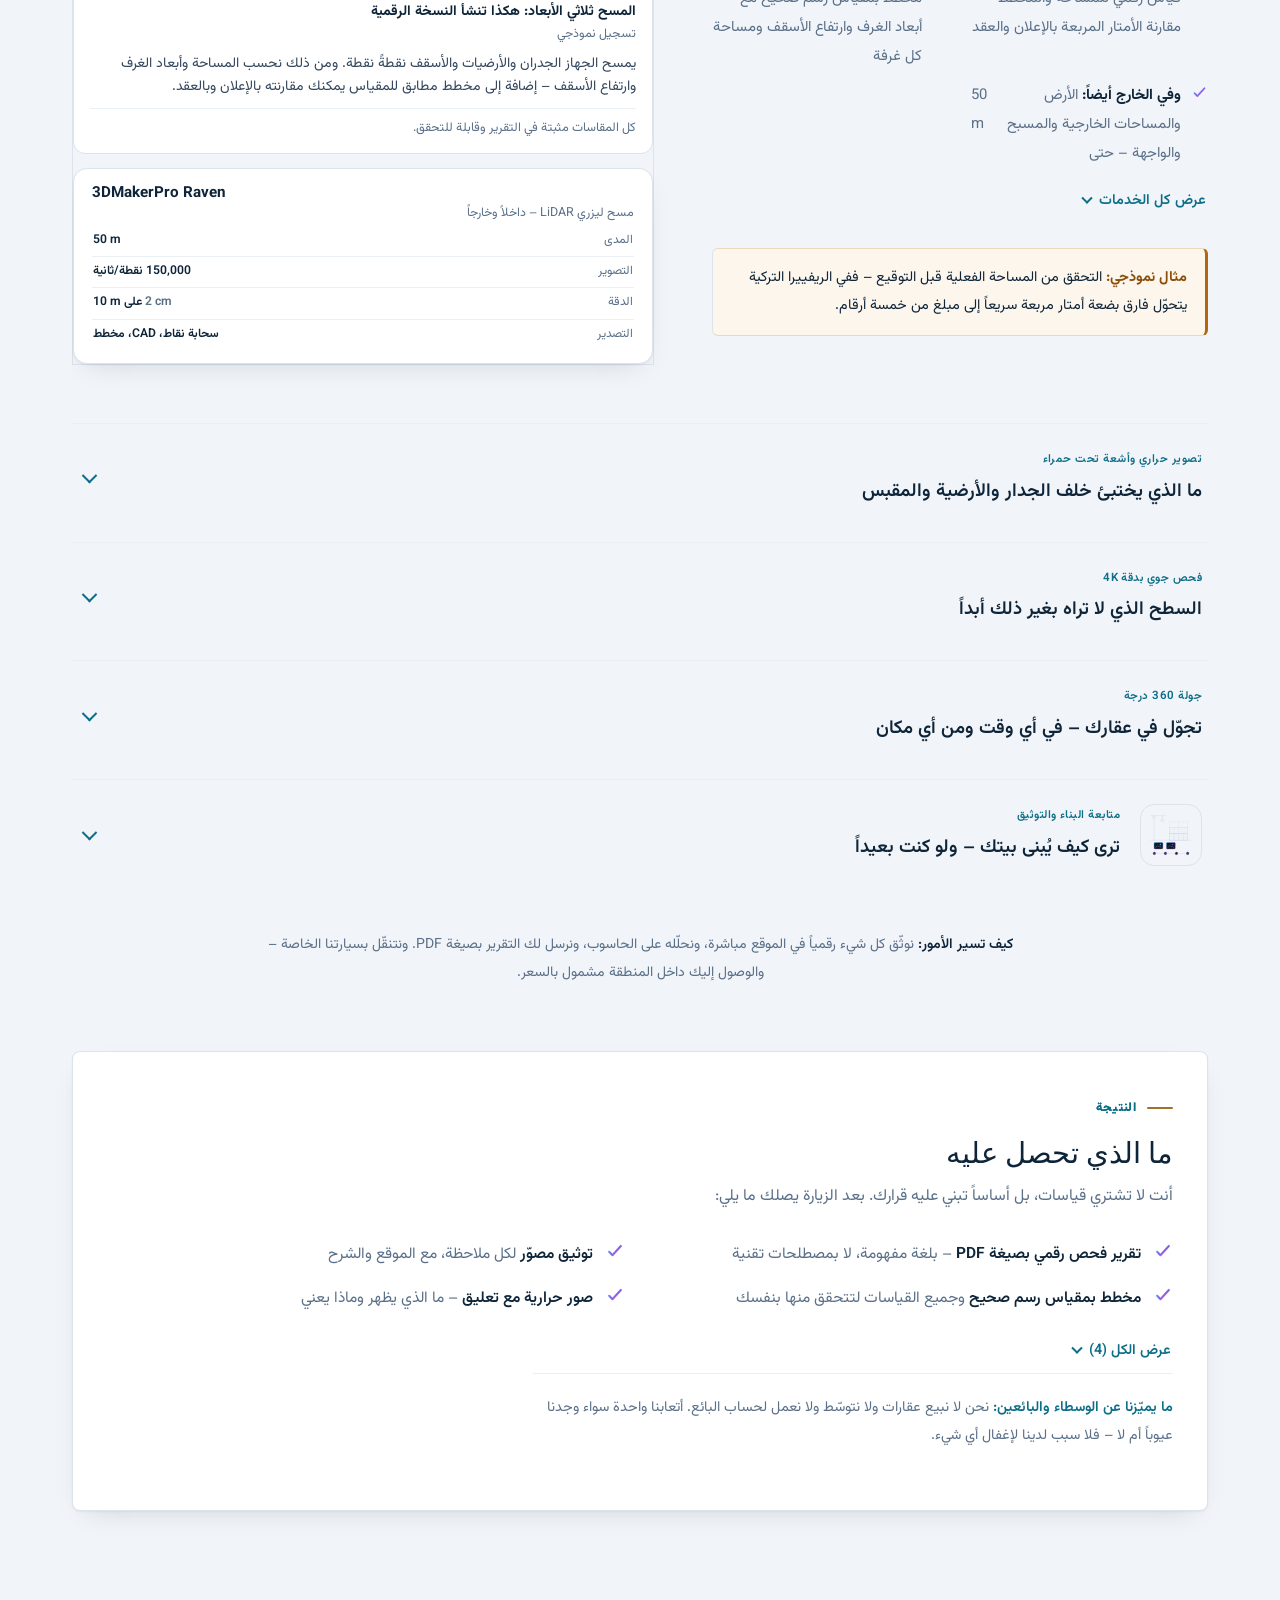
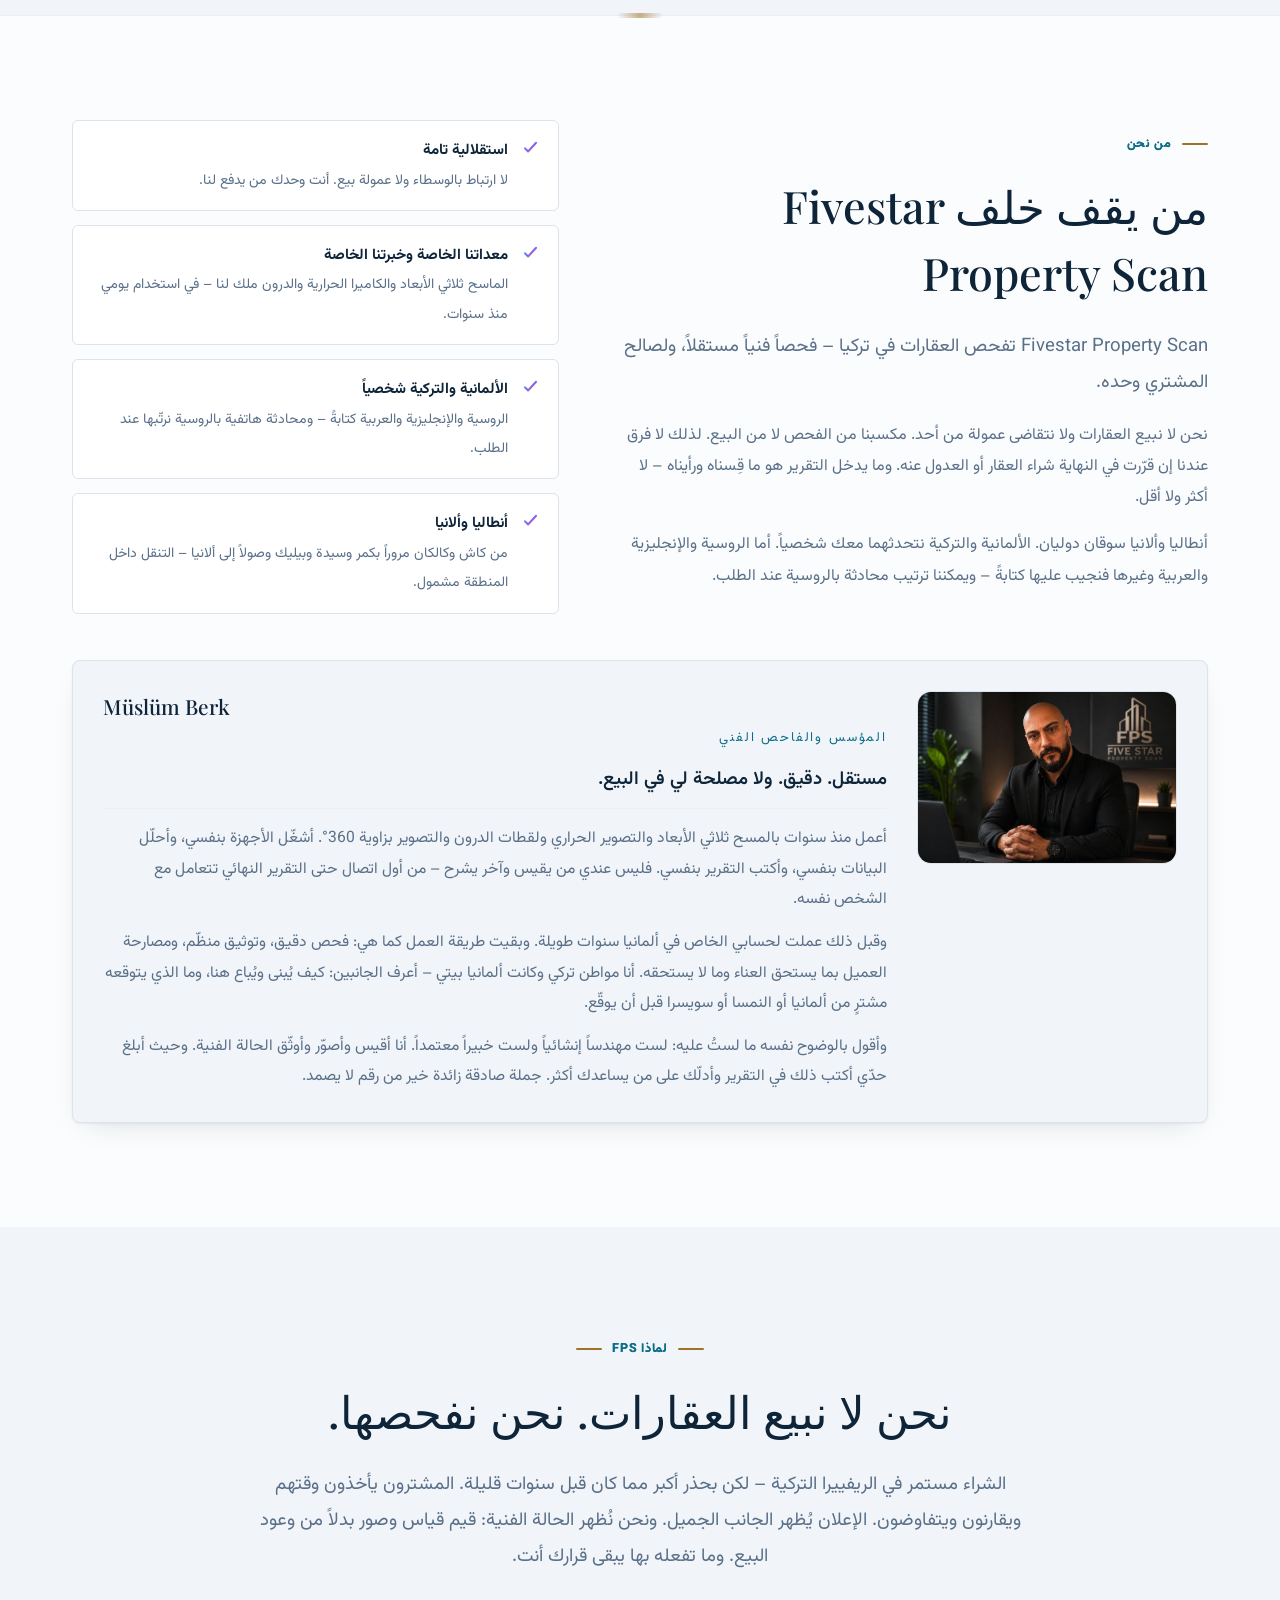
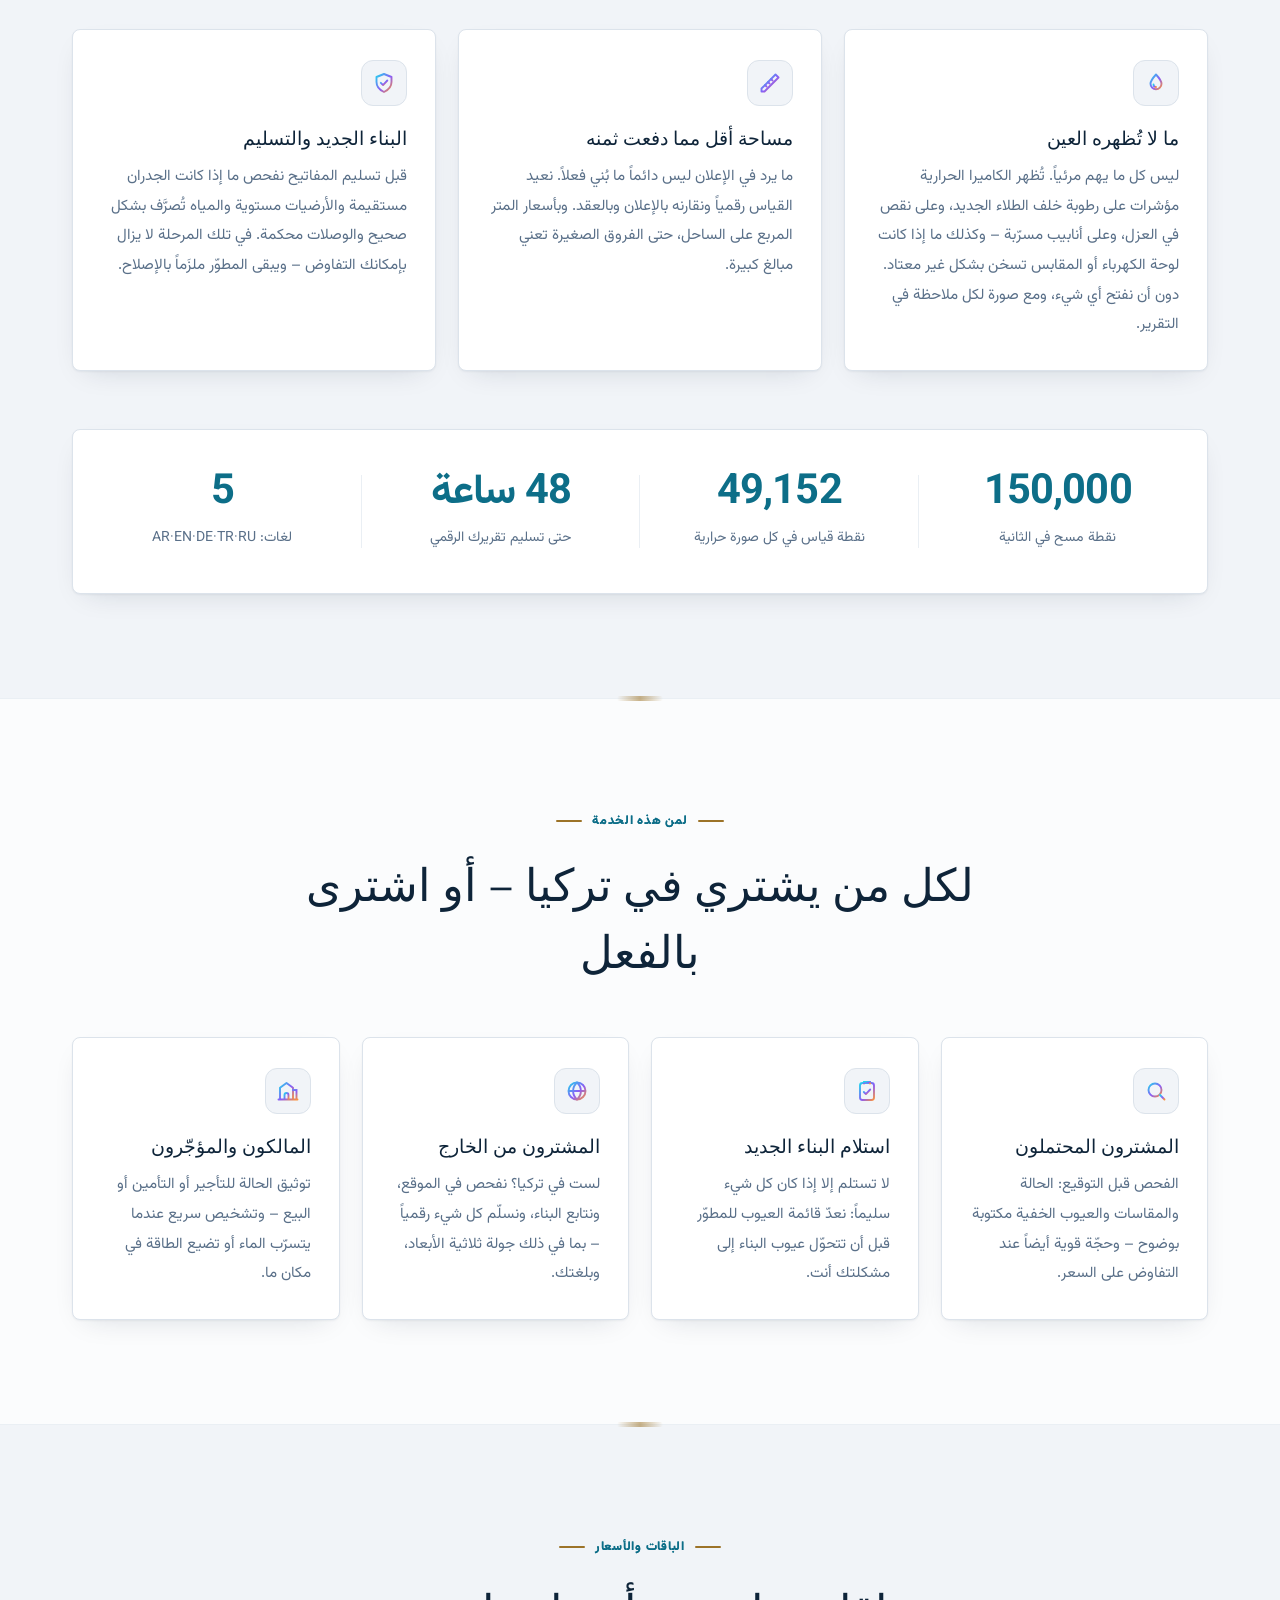
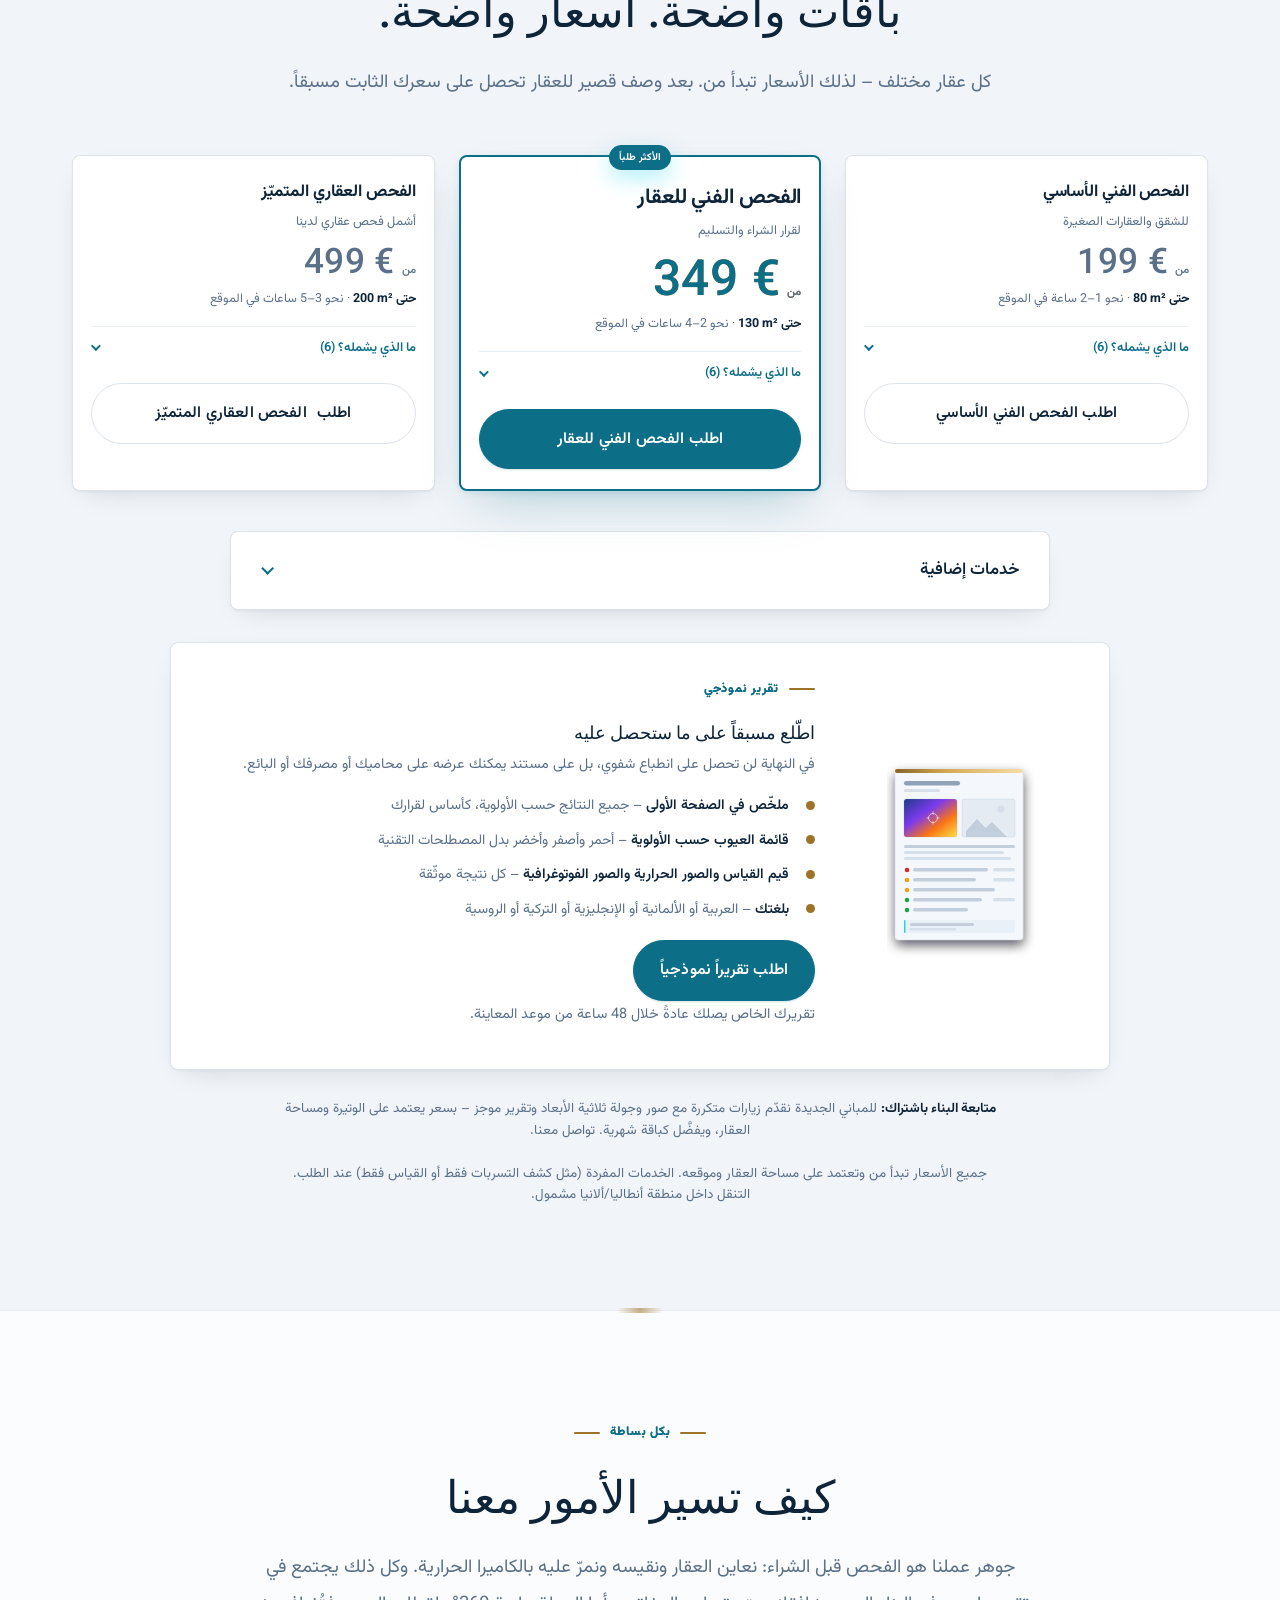
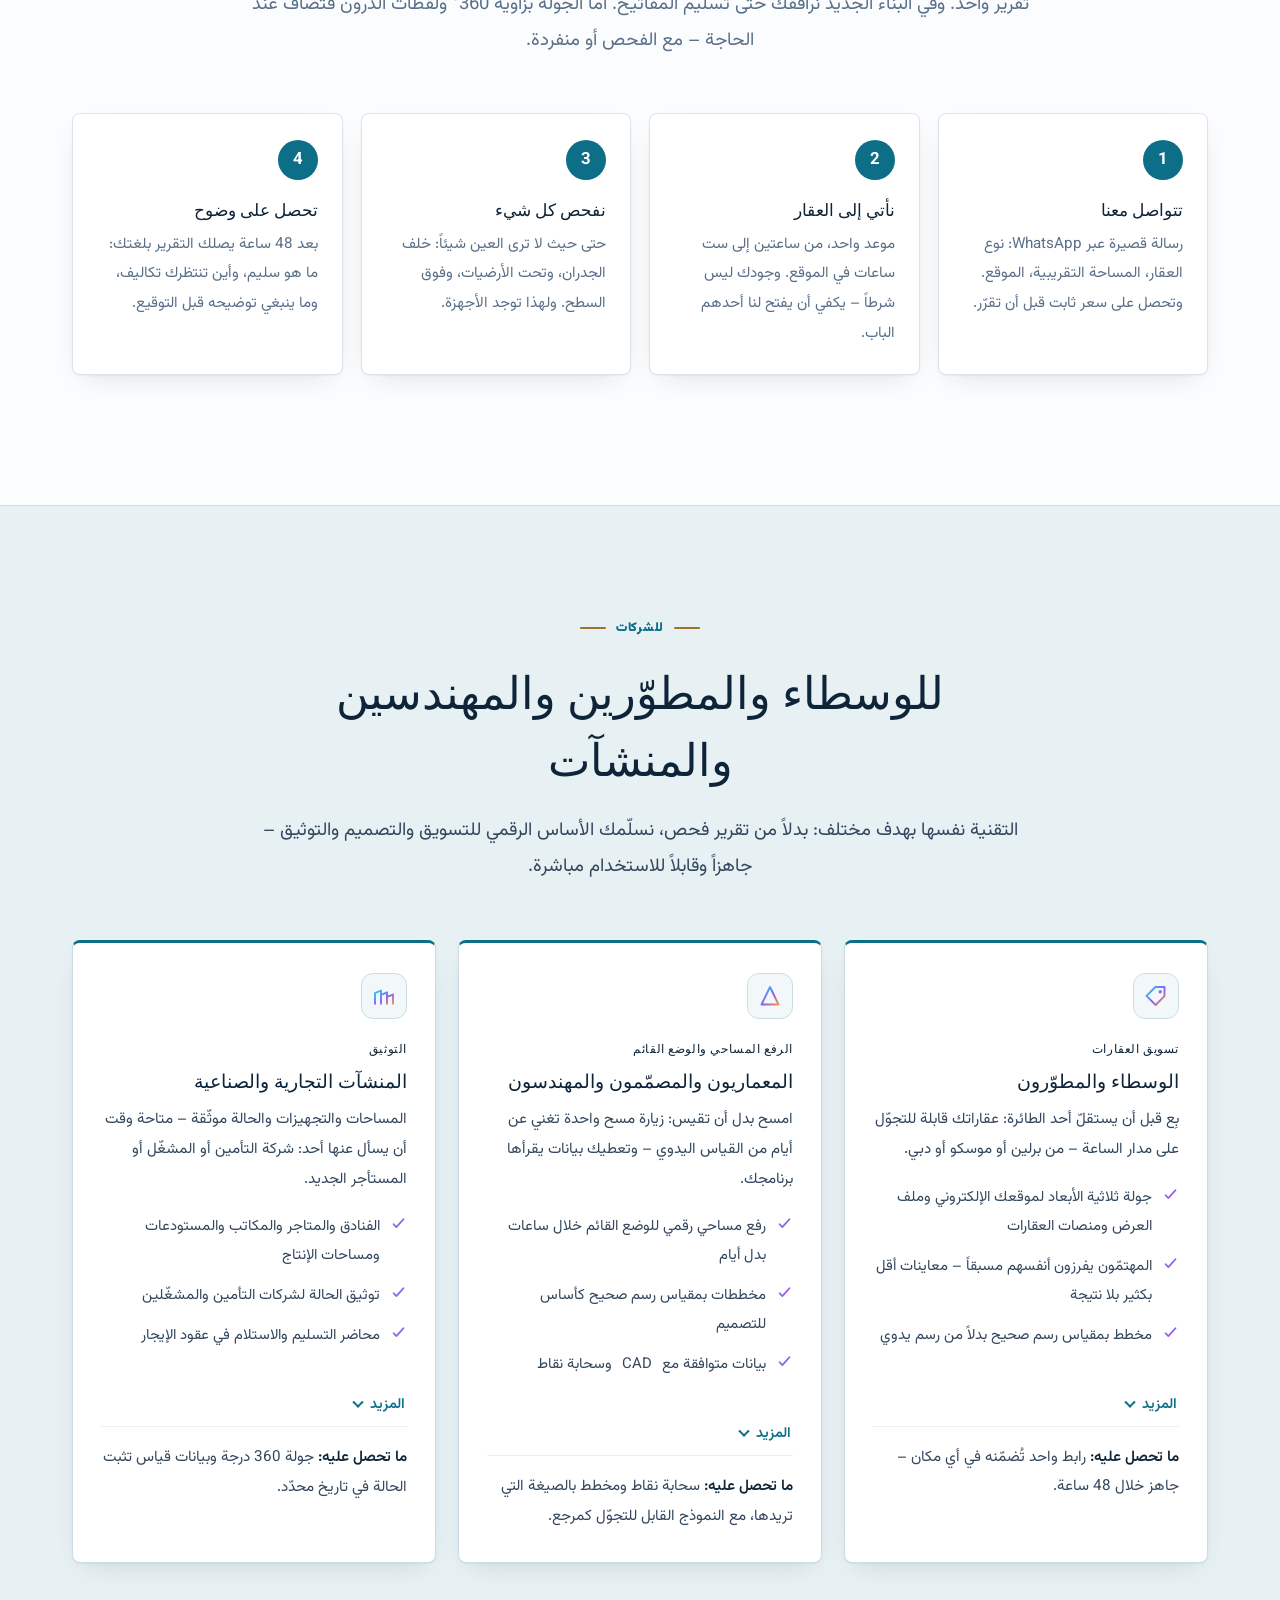
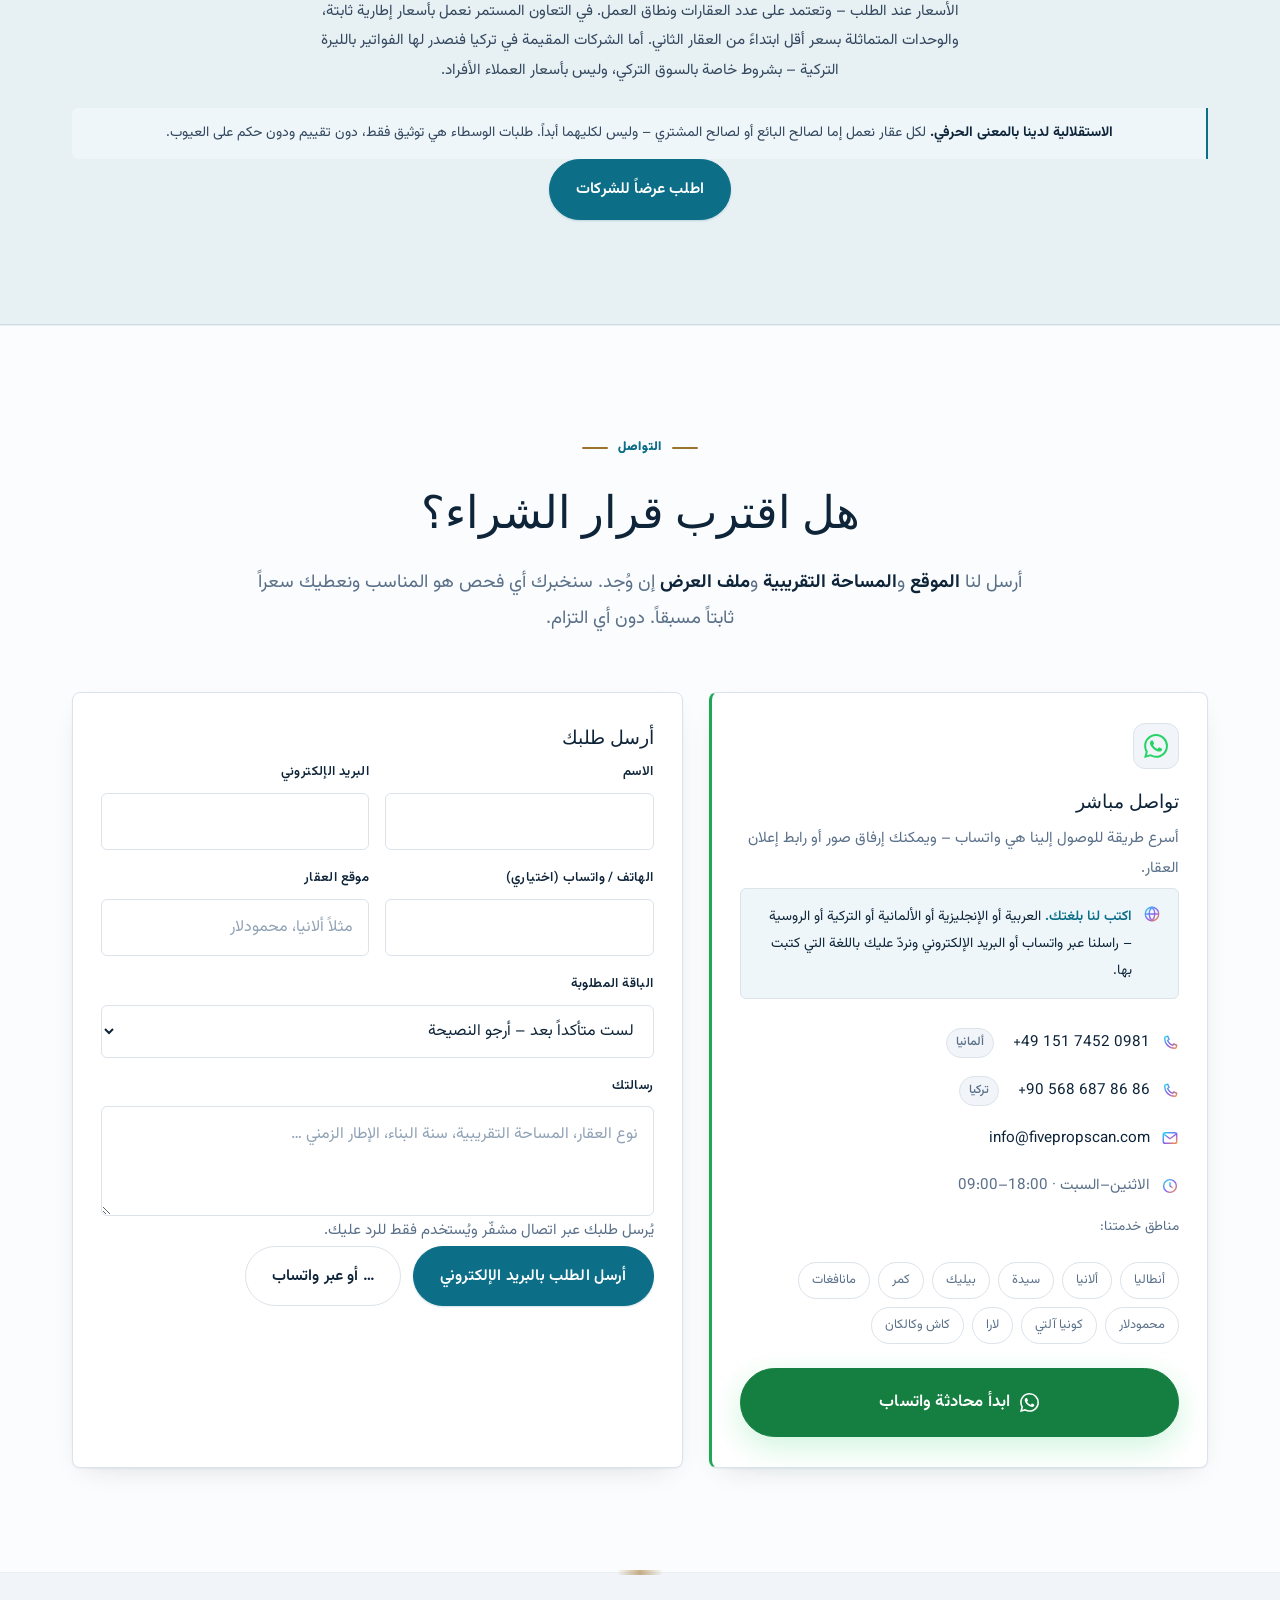
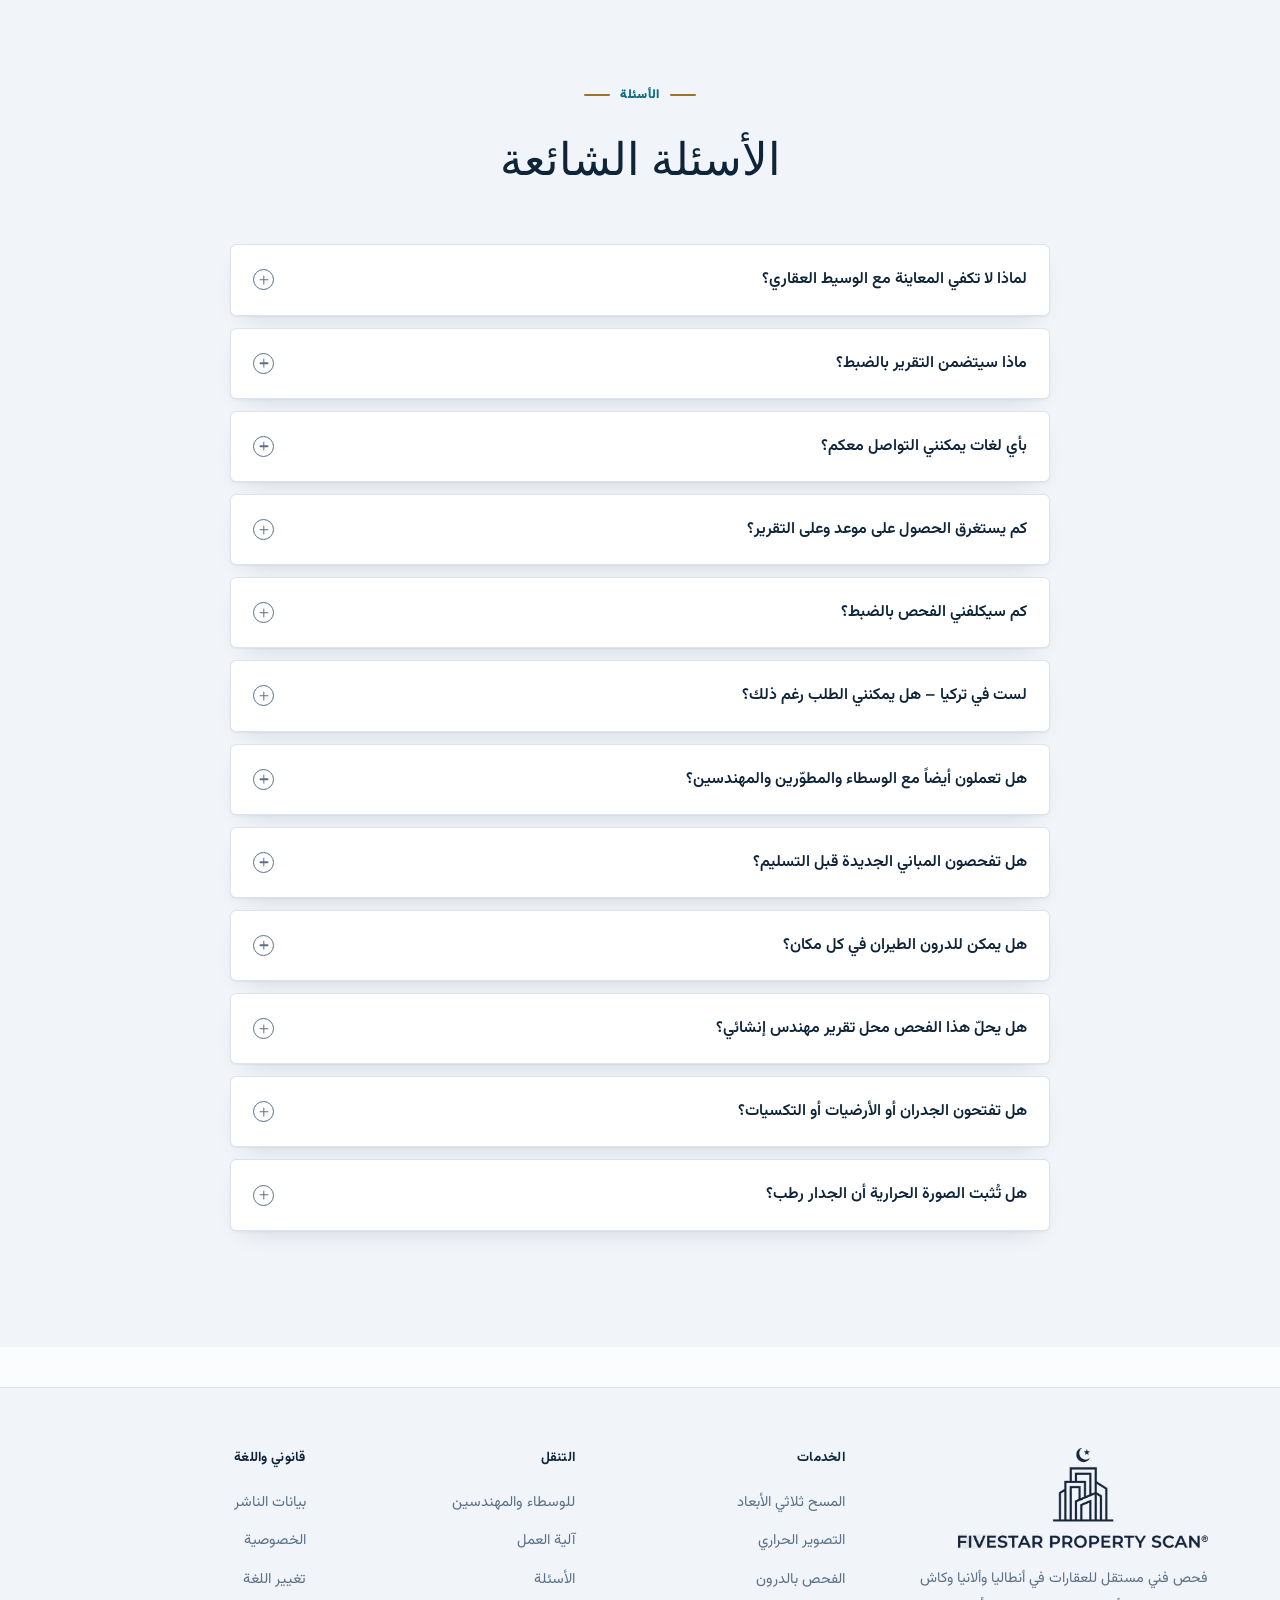
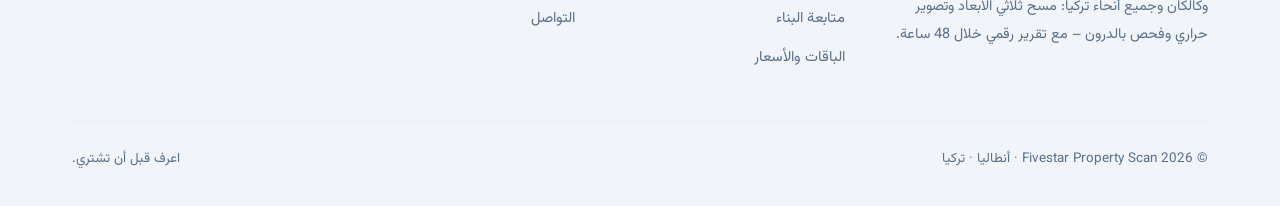
==== commit 76261684: "Add files via upload" ====
--- a/ar/index.html
+++ b/ar/index.html
@@ -22,13 +22,13 @@
   <link rel="icon" type="image/svg+xml" href="../favicon.svg">
   <link rel="preload" href="../fonts/vazirmatn-arabic.woff2" as="font" type="font/woff2" crossorigin>
   <link rel="preload" href="../fonts/vazirmatn-latin.woff2" as="font" type="font/woff2" crossorigin>
-  <link rel="stylesheet" href="../css/styles.css">
+  <link rel="stylesheet" href="../css/styles.css?v=20260804-2331">
   <!-- Helles Design. Liegt bewusst NACH styles.css und überschreibt nur die
        Optik – Layout, RTL, Mobil und Akkordeon bleiben dort. Zum Zurückschalten
        auf Dunkel genügt es, diese eine Zeile zu entfernen. -->
-  <link rel="stylesheet" href="../css/hell.css">
+  <link rel="stylesheet" href="../css/hell.css?v=20260804-2331">
   <link rel="preload" href="../fonts/playfair-latin.woff2" as="font" type="font/woff2" crossorigin>
-  <script defer src="../js/main.js"></script>
+  <script defer src="../js/main.js?v=20260804-2331"></script>
 </head>
 <body data-wa-text="مرحباً Fivestar Property Scan! أرغب في إجراء فحص لعقار في أنطاليا/ألانيا. هل يمكنكم إرسال عرض سعر؟" data-mail-subject="طلب فحص عقار – Fivestar Property Scan">
 
@@ -119,9 +119,9 @@
       <div class="container">
         <div class="hero-grid">
           <div>
-            <span class="hero-badge"><span class="dot"></span> فحص فني للعقار قبل الشراء</span>
+            <span class="hero-badge"><span class="dot"></span> أنطاليا · ألانيا · فحص فني للعقار قبل الشراء</span>
             <h1>اعرف قبل أن <span class="grad-text">تشتري</span>.</h1>
-            <p class="lead">قبل أن تشتري عقاراً في أنطاليا أو ألانيا أو ما حولهما، نفحصه لك عن قرب – بشكل مستقل، بالمسح ثلاثي الأبعاد والكاميرا الحرارية والدرون. تحصل على تقرير تفهمه دون أي خلفية تقنية: صور وقيم قياس وتقييم واضح. فتعرف ما الذي تشتريه قبل أن توقّع.</p>
+            <p class="lead">نفحص العقار الذي تنوي شراءه في أنطاليا وألانيا – نيابةً عنك، قبل أن توقّع.</p>
             <div class="hero-cta">
               <a class="btn btn-wa btn-lg" data-wa href="#contact">
                 <svg viewBox="0 0 24 24" aria-hidden="true" fill="currentColor"><use href="#ic-wa"/></svg>
@@ -130,10 +130,11 @@
               <a class="btn btn-ghost btn-lg" href="#services">تصفح الخدمات</a>
             </div>
             <ul class="trust-chips">
-              <li><svg viewBox="0 0 24 24" aria-hidden="true"><use href="#ic-check"/></svg> تقرير رقمي خلال <span class="ltr">48</span> ساعة</li>
-              <li><svg viewBox="0 0 24 24" aria-hidden="true"><use href="#ic-check"/></svg> الموقع بخمس لغات</li>
+              <li><svg viewBox="0 0 24 24" aria-hidden="true"><use href="#ic-check"/></svg> مسح ثلاثي الأبعاد</li>
+              <li><svg viewBox="0 0 24 24" aria-hidden="true"><use href="#ic-check"/></svg> تصوير حراري</li>
+              <li><svg viewBox="0 0 24 24" aria-hidden="true"><use href="#ic-check"/></svg> درون</li>
+              <li><svg viewBox="0 0 24 24" aria-hidden="true"><use href="#ic-check"/></svg> تقرير خلال <span class="ltr">48</span> ساعة</li>
               <li><svg viewBox="0 0 24 24" aria-hidden="true"><use href="#ic-check"/></svg> استقلالية تامة <span class="ltr">100 %</span></li>
-              <li><svg viewBox="0 0 24 24" aria-hidden="true"><use href="#ic-check"/></svg> أنطاليا وألانيا والمناطق المحيطة</li>
             </ul>
           </div>
           <div class="scan-card" aria-hidden="true">
@@ -218,11 +219,6 @@
             <p>بعد 48 ساعة يصلك التقرير بلغتك: ما هو سليم، وأين تنتظرك تكاليف، وما ينبغي توضيحه قبل التوقيع.</p>
           </div>
         </div>
-        <div class="einfach-frage reveal">
-          <h3>ما هي الكاميرا الحرارية فعلياً؟</h3>
-          <p>تُظهر فروق الحرارة على السطح. الموضع الأبرد من محيطه يبدو في الصورة أغمق – حتى حيث يكون الجدار مطلياً حديثاً ويبدو للعين عادياً.</p>
-          <p>قد يشير مثل هذا الموضع إلى رطوبة، أو إلى أنبوب مسرّب، أو إلى نقص في العزل – أو ببساطة إلى أن الحرارة تتسرّب من هناك. والعكس صحيح أيضاً: إذا كان مقبس أو لوحة الكهرباء <b>أدفأ</b> من محيطه، ظهر ذلك في الصورة فوراً. <b>وهذا وحده ليس دليلاً بعد.</b> أما ما يقف خلفه فعلياً فنقيّمه مع نوع البناء والطقس وطريقة الاستخدام، ونثبته في التقرير. وعند اللزوم نوصي بقياس أدق أو بجهة مختصة.</p>
-        </div>
       </div>
     </section>
 
@@ -238,10 +234,27 @@
         <!-- المسح ثلاثي الأبعاد -->
         <article class="service">
           <div class="service-visual reveal">
-            <div class="device-frame">
-              <span class="df-num">01</span>
-              <img src="../images/equipment-scan.svg" alt="رسم توضيحي لنظام المسح ثلاثي الأبعاد لدينا">
-            </div>
+            <figure class="wb-video sc-video">
+              <video autoplay muted loop playsinline preload="none">
+                <source src="../images/3d-scan.mp4" type="video/mp4">
+                
+متصفحك لا يستطيع تشغيل هذا الفيديو.
+              </video>
+              <figcaption>
+                <b>
+المسح ثلاثي الأبعاد: هكذا تنشأ النسخة الرقمية
+</b>
+                <em>
+تسجيل نموذجي
+</em>
+                <span>
+يمسح الجهاز الجدران والأرضيات والأسقف نقطةً نقطة. ومن ذلك نحسب المساحة وأبعاد الغرف وارتفاع الأسقف – إضافة إلى مخطط مطابق للمقياس يمكنك مقارنته بالإعلان وبالعقد.
+</span>
+                <small>
+كل المقاسات مثبتة في التقرير وقابلة للتحقق.
+</small>
+              </figcaption>
+            </figure>
             <div class="geraet">
               <div class="geraet-name ltr">3DMakerPro Raven</div>
               <div class="geraet-sub">مسح ليزري <span class="ltr">LiDAR</span> – داخلاً وخارجاً</div>
@@ -282,10 +295,26 @@
         <!-- التصوير الحراري -->
         <article class="service flip">
           <div class="service-visual reveal">
-            <div class="device-frame">
-              <span class="df-num">02</span>
-              <img src="../images/equipment-thermal.svg" alt="رسم توضيحي لكاميرا التصوير الحراري لدينا">
-            </div>
+            <figure class="wb-video">
+              <video autoplay muted loop playsinline preload="none"
+                     poster="../images/wb-video-vorschau.jpg">
+                <source src="../images/waermebild.mp4" type="video/mp4">
+                
+متصفحك لا يستطيع تشغيل هذا الفيديو.
+              </video>
+              <figcaption>
+                <em>تسجيل نموذجي من عقار في ألمانيا</em>
+                <b>
+تصوير حراري: نقص العزل في السقف
+</b>
+                <span>
+المساحات الداكنة هي المواضع التي يغيب فيها العزل أو ينتهي. في المطبخ يظهر بوضوح أين ينتهي – الجهة الشمالية كلها بلا عزل. وفوق منطقة الجلوس لا يوجد فراغ سقفي أصلاً. مثل هذه الغرف تسخن كثيراً صيفاً وتبرد سريعاً شتاءً، ويعمل المكيّف ضد ذلك باستمرار.
+</span>
+                <small>
+الصورة الحرارية وحدها ليست دليلاً – نضع كل ملاحظة في سياقها داخل التقرير.
+</small>
+              </figcaption>
+            </figure>
             <div class="geraet">
               <div class="geraet-name ltr">Thermal Master Thor 002</div>
               <div class="geraet-sub">تشخيص احترافي بالأشعة تحت الحمراء</div>
@@ -327,10 +356,27 @@
         <!-- الدرون -->
         <article class="service">
           <div class="service-visual reveal">
-            <div class="device-frame">
-              <span class="df-num">03</span>
-              <img src="../images/equipment-drone.svg" alt="رسم توضيحي لطائرة الدرون الخاصة بالفحص">
-            </div>
+            <figure class="wb-video dr-video">
+              <video autoplay muted loop playsinline preload="none">
+                <source src="../images/drohnenflug.mp4" type="video/mp4">
+                
+متصفحك لا يستطيع تشغيل هذا الفيديو.
+              </video>
+              <figcaption>
+                <b>
+طيران بالدرون: السطح والواجهة من الأعلى
+</b>
+                <em>
+تسجيل نموذجي
+</em>
+                <span>
+ما لا تُظهره المعاينة العادية: التغطية، والشقوق الظاهرة، ومناطق العزل، والمزاريب. نطير حول الغلاف الخارجي ونوثّق كل شيء بدقة 4K – وتصلك الصور داخل التقرير.
+</span>
+                <small>
+إمكانية الطيران ونطاقه يعتمدان على الموقع وعلى الأنظمة السارية. ونوضّح ذلك قبل كل موعد.
+</small>
+              </figcaption>
+            </figure>
             <div class="geraet">
               <div class="geraet-name ltr">DJI Mini 4 Pro</div>
               <div class="geraet-sub">تصوير جوي للسطح والواجهة</div>
@@ -370,10 +416,27 @@
         <!-- جولة 360 درجة -->
         <article class="service flip">
           <div class="service-visual reveal">
-            <div class="device-frame">
-              <span class="df-num">04</span>
-              <img src="../images/equipment-twin.svg" alt="رسم توضيحي لجولة 360 درجة: محل تجاري مع نقاط التصوير">
-            </div>
+            <figure class="wb-video rg-video">
+              <video autoplay muted loop playsinline preload="none">
+                <source src="../images/rundgang-360.mp4" type="video/mp4">
+                
+متصفحك لا يستطيع تشغيل هذا الفيديو.
+              </video>
+              <figcaption>
+                <b>
+جولة 360°: تجوّل في العقار دون أن تكون فيه
+</b>
+                <em>
+تسجيل نموذجي
+</em>
+                <span>
+نصوّر العقار بزاوية 360° ونحوّله إلى جولة افتراضية. تحصل على رابط – ومن يفتحه ينتقل من غرفة إلى أخرى ويتفقّد المكان كأنه واقف فيه.
+</span>
+                <small>
+رابط واحد لموقعك وإنستغرام وواتساب ومنصات العقارات.
+</small>
+              </figcaption>
+            </figure>
             <div class="geraet">
               <div class="geraet-name ltr">Insta360 X4</div>
               <div class="geraet-sub">جولة 360 درجة داخل عقارك</div>
--- a/css/hell.css
+++ b/css/hell.css
@@ -235,6 +235,30 @@
 .geraet { background: var(--panel); border-color: var(--line); box-shadow: var(--shadow); }
 .geraet-name { color: var(--text); }
 .geraet-sub { color: var(--muted); }
+/* Der Gerätename ist die anklickbare Zeile, die vier Messwerte liegen
+   dahinter. main.js baut die Hülle; ohne JavaScript steht alles offen. */
+.geraet-klapp > summary {
+  display: flex; align-items: center; gap: 12px;
+  cursor: pointer; list-style: none; padding: 2px 0;
+}
+.geraet-klapp > summary::-webkit-details-marker { display: none; }
+.geraet-klapp > summary > div { flex: 1 1 auto; min-width: 0; }
+.geraet-klapp > summary::after {
+  content: ""; width: 8px; height: 8px; flex: none; margin-inline-start: auto;
+  border-right: 2px solid var(--cyan); border-bottom: 2px solid var(--cyan);
+  transform: rotate(45deg) translate(-2px, -2px);
+  transition: transform 250ms var(--ease);
+}
+.geraet-klapp[open] > summary::after { transform: rotate(-135deg) translate(-2px, -2px); }
+.geraet-klapp > summary:hover .geraet-name { color: var(--cyan); }
+.geraet-klapp > summary:focus-visible { outline: 2px solid var(--cyan); outline-offset: 4px; border-radius: 6px; }
+.geraet-klapp .spec-list { margin-top: 10px; }
+@media (hover: none) and (pointer: coarse) {
+  .geraet-klapp > summary { min-height: 44px; }
+}
+@media (prefers-reduced-motion: reduce) {
+  .geraet-klapp > summary::after { transition: none; }
+}
 .spec-list li { border-color: var(--line-soft); }
 .spec-list li span:first-child { color: var(--muted); }
 .spec-list li span:last-child { color: var(--text); font-weight: 600; }
@@ -582,10 +606,13 @@
 
    Die Fragen stehen bewusst ZULETZT: Wer bis dorthin liest, sucht gezielt
    eine Antwort – das ist ein Nachschlagewerk, kein Teil der Erzählung. */
-#warum, #why, #neden, #pochemu                                   { order: 1; }
-#fuer-wen, #for-whom, #kimler-icin, #dlya-kogo                   { order: 2; }
-#ueber, #about, #hakkimizda, #o-nas                              { order: 3; }
-#leistungen, #services, #hizmetler, #uslugi                      { order: 4; }
+/* Neue Reihenfolge ab 05.08.2026: Direkt nach dem Hero kommt, was wir
+   tatsächlich machen – mit den Videos. Danach, wer dahintersteht. Erst
+   dann die Einordnung (warum, für wen) und die Preise. */
+#leistungen, #services, #hizmetler, #uslugi                      { order: 1; }
+#ueber, #about, #hakkimizda, #o-nas                              { order: 2; }
+#warum, #why, #neden, #pochemu                                   { order: 3; }
+#fuer-wen, #for-whom, #kimler-icin, #dlya-kogo                   { order: 4; }
 #pakete, #packages, #paketler, #pakety                           { order: 5; }
 #einfach                                                         { order: 6; }
 /* Der eigene Technik-Abschnitt (order 7) ist entfallen – die Gerätedaten
@@ -599,16 +626,16 @@
 /* Abwechselnder Grund, der neuen Reihenfolge folgend – sonst stünden zwei
    graue Abschnitte nebeneinander. */
 /* Abwechselnd, der neuen Reihenfolge folgend:
-   warum(hell) · für-wen(grau) · über(hell) · leistungen(grau) · pakete(hell)
-   · ablauf(grau) · firmen(petrol) · kontakt(hell) · faq(grau) */
+   leistungen(grau) · über(hell) · warum(grau) · für-wen(hell) · pakete(grau)
+   · ablauf(hell) · firmen(petrol) · kontakt(hell) · faq(grau) */
+#ueber, #about, #hakkimizda, #o-nas,
+#fuer-wen, #for-whom, #kimler-icin, #dlya-kogo,
+#einfach,
+#kontakt, #contact, #iletisim { background: var(--bg); }
+
+#leistungen, #services, #hizmetler, #uslugi,
 #warum, #why, #neden, #pochemu,
-#ueber, #about, #hakkimizda, #o-nas,
 #pakete, #packages, #paketler, #pakety,
-#kontakt, #contact, #iletisim { background: var(--bg); }
-
-#fuer-wen, #for-whom, #kimler-icin, #dlya-kogo,
-#leistungen, #services, #hizmetler, #uslugi,
-#einfach,
 #stimmen,
 #faq, #sss { background: var(--bg2); }
 
@@ -642,6 +669,184 @@
    wie eine Fünf-Sterne-Bewertung – eine Behauptung, die es nicht gibt. */
 .footer-stars, .bb-stars { display: none; }
 
+/* Auf sehr schmalen Geräten (320 px, iPhone SE) standen zwei Kacheln der
+   Zahlenleiste 2 px über den Rand. Kein Scrollbalken, aber angeschnitten. */
+@media (max-width: 360px) {
+  .stats-grid { gap: 10px; }
+  .stat { min-width: 0; }
+  .stat-label { overflow-wrap: anywhere; }
+}
+
+/* Das Badge nennt wieder Ort und Leistung ("Antalya · Alanya · Technische
+   Immobilienprüfung vor dem Kauf"). Das ist auf dem Handy zu lang und brach
+   auf drei Zeilen. Etwas kleiner gesetzt passt es auf zwei. */
+@media (max-width: 620px) {
+  .hero-badge {
+    font-size: 0.72rem;
+    letter-spacing: 0.02em;
+    line-height: 1.45;
+    padding-top: 7px; padding-bottom: 7px;
+  }
+}
+
+/* ---------- Wärmebild-Video in der Leistung ----------
+   Steht unter der Illustration und erklärt sich über die Bildunterschrift
+   selbst – ein Wärmebild braucht keine Tonspur, um zu wirken.
+   preload="none" im HTML sorgt dafür, dass die Datei erst geladen wird,
+   wenn jemand auf Abspielen drückt. */
+/* Das Video steht jetzt anstelle der Illustration und läuft von selbst –
+   stumm und in Schleife, wie ein bewegtes Bild. Deshalb kein Rand oben. */
+.wb-video { margin: 0; }
+/* Die Aufnahme ist hochkant (720×1280, mit dem Telefon gefilmt). Ohne
+   Begrenzung würde sie über 600 px hoch und schöbe alles andere weg –
+   deshalb über die Höhe begrenzen und mittig setzen. */
+/* Kein dunkler Kasten mehr hinter dem Video: Wenn eine Aufnahme schwarze
+   Balken mitbringt, misst main.js sie aus und setzt das Seitenverhältnis
+   auf das echte Bild – object-fit schneidet den Rest weg. Damit bleibt
+   nichts Schwarzes übrig, das noch hinterlegt werden müsste. */
+.wb-video video {
+  display: block; margin: 0 auto;
+  max-height: 560px; width: auto; max-width: 100%; height: auto;
+  object-fit: cover;
+  border-radius: 14px; border: 1px solid var(--line);
+  background: transparent; box-shadow: var(--shadow);
+}
+@media (max-width: 860px) {
+  .wb-video video { max-height: 420px; }
+}
+/* Hochkant-Aufnahmen lassen in einer breiten Spalte viel Luft. Ab Tablet
+   steht die Erklärung deshalb NEBEN dem Video statt darunter – dann füllt
+   das Paar die Spalte und wirkt nicht verloren.
+   Bei Querformat gilt das Gegenteil: Das Video nimmt die volle Breite, die
+   Erklärung steht darunter. Welcher Fall vorliegt, trägt main.js nach dem
+   Laden als Klasse ein – die Dateien lassen sich also jederzeit gegen
+   andere Formate tauschen, ohne dass hier etwas anzupassen wäre. */
+@media (min-width: 861px) {
+  .wb-video.hochkant {
+    display: grid; grid-template-columns: minmax(0, 300px) minmax(0, 1fr);
+    gap: 20px; align-items: start;
+  }
+  .wb-video.hochkant video { max-height: 520px; margin: 0; }
+  .wb-video.hochkant figcaption { margin-top: 0; }
+}
+.wb-video.quer video { max-height: none; width: 100%; }
+/* Wer in den Systemeinstellungen weniger Bewegung angefordert hat, bekommt
+   das Video nicht automatisch abgespielt, sondern mit Bedienleiste. Das
+   schaltet main.js um; hier nur der Fall ohne JavaScript. */
+@media (prefers-reduced-motion: reduce) {
+  .wb-video video { animation: none; }
+}
+.wb-video figcaption {
+  display: block; margin-top: 12px;
+  padding: 14px 16px; border-radius: 12px;
+  background: var(--panel); border: 1px solid var(--line);
+  font-size: 0.88rem; line-height: 1.6;
+}
+.wb-video figcaption b { display: block; color: var(--text); font-weight: 700; }
+.wb-video figcaption em {
+  display: block; margin-top: 2px; font-style: normal;
+  font-size: 0.78rem; color: var(--muted);
+}
+.wb-video figcaption span { display: block; margin-top: 8px; color: #33475E; }
+.wb-video figcaption small {
+  display: block; margin-top: 10px; padding-top: 9px;
+  border-top: 1px solid var(--line-soft);
+  font-size: 0.79rem; color: var(--muted);
+}
+
+/* ---------- Leistungen und Vorstellung eindampfen ----------
+   Sichtbar bleibt Überschrift und erklärender Absatz. Häkchen, Gerätedaten
+   und Hinweiskasten liegen hinter einem Klick – derselbe Mechanismus wie
+   beim Firmen-Bereich, nur als schlichter Textschalter. main.js baut die
+   Hüllen nachträglich; ohne JavaScript steht alles offen da. */
+.svc-klapp > summary,
+.person-klapp > summary {
+  display: inline-flex; align-items: center; gap: 8px; cursor: pointer;
+  list-style: none; margin-top: 6px; padding: 9px 2px;
+  font-family: var(--font-display); font-size: 0.92rem; font-weight: 600;
+  color: var(--cyan);
+  transition: color 200ms var(--ease);
+}
+.svc-klapp > summary::-webkit-details-marker,
+.person-klapp > summary::-webkit-details-marker { display: none; }
+.svc-klapp > summary::after,
+.person-klapp > summary::after {
+  content: ""; width: 8px; height: 8px; flex: none;
+  border-right: 2px solid currentColor; border-bottom: 2px solid currentColor;
+  transform: rotate(45deg) translate(-2px, -2px);
+  transition: transform 250ms var(--ease);
+}
+.svc-klapp[open] > summary::after,
+.person-klapp[open] > summary::after { transform: rotate(-135deg) translate(-2px, -2px); }
+.svc-klapp > summary:hover,
+.person-klapp > summary:hover { color: var(--text); }
+.svc-klapp > summary:focus-visible,
+.person-klapp > summary:focus-visible { outline: 2px solid var(--cyan); outline-offset: 3px; border-radius: 4px; }
+.svc-klapp[open] > summary,
+.person-klapp[open] > summary { margin-bottom: 6px; }
+/* Der innere "Alle Leistungen"-Schalter säße sonst direkt unter dem äußeren. */
+.svc-klapp .mehr { margin-top: 4px; }
+@media (hover: none) and (pointer: coarse) {
+  .svc-klapp > summary, .person-klapp > summary { min-height: 44px; }
+}
+@media (prefers-reduced-motion: reduce) {
+  .svc-klapp > summary, .svc-klapp > summary::after,
+  .person-klapp > summary, .person-klapp > summary::after { transition: none; }
+}
+
+/* ---------- Firmen-Abschnitt als Aufklapper ----------
+   Der Bereich richtet sich an einen Bruchteil der Besucher. Zugeklappt steht
+   dort nur noch eine anklickbare Zeile; der private Käufer scrollt vorbei
+   statt an drei Karten für Makler und Architekten. Die Hülle baut main.js
+   nachträglich – ohne JavaScript bleibt alles offen und lesbar. */
+.firmen-klapp > summary {
+  display: flex; align-items: center; justify-content: center; gap: 12px;
+  cursor: pointer; list-style: none;
+  margin: 4px auto 0; max-width: 460px;
+  padding: 15px 26px; border-radius: 999px;
+  border: 1px solid #BBD3DB; background: #FFF;
+  font-family: var(--font-display); font-size: 1rem; font-weight: 600;
+  color: var(--cyan); text-align: center;
+  transition: transform 140ms var(--ease), border-color 200ms var(--ease), background 200ms var(--ease);
+}
+.firmen-klapp > summary::-webkit-details-marker { display: none; }
+.firmen-klapp > summary::after {
+  content: ""; width: 9px; height: 9px; flex: none;
+  border-right: 2px solid currentColor; border-bottom: 2px solid currentColor;
+  transform: rotate(45deg) translate(-2px, -2px);
+  transition: transform 250ms var(--ease);
+}
+.firmen-klapp[open] > summary::after { transform: rotate(-135deg) translate(-2px, -2px); }
+.firmen-klapp > summary:hover { border-color: var(--cyan); background: #F2F8FA; }
+.firmen-klapp > summary:active { transform: scale(.98); }
+.firmen-klapp > summary:focus-visible { outline: 2px solid var(--cyan); outline-offset: 3px; }
+.firmen-klapp[open] > summary { margin-bottom: 30px; }
+
+/* Innerhalb: jede Zielgruppe einzeln, dezenter als der Hauptschalter. */
+.b2b-klapp > summary {
+  display: inline-flex; align-items: center; gap: 8px; cursor: pointer;
+  list-style: none; padding: 9px 2px; margin-top: 4px;
+  font-family: var(--font-display); font-size: 0.9rem; font-weight: 600;
+  color: var(--cyan);
+}
+.b2b-klapp > summary::-webkit-details-marker { display: none; }
+.b2b-klapp > summary::after {
+  content: ""; width: 8px; height: 8px; flex: none;
+  border-right: 2px solid currentColor; border-bottom: 2px solid currentColor;
+  transform: rotate(45deg) translate(-2px, -2px);
+  transition: transform 250ms var(--ease);
+}
+.b2b-klapp[open] > summary::after { transform: rotate(-135deg) translate(-2px, -2px); }
+.b2b-klapp > summary:hover { color: var(--text); }
+.b2b-klapp > summary:focus-visible { outline: 2px solid var(--cyan); outline-offset: 3px; border-radius: 4px; }
+@media (hover: none) and (pointer: coarse) {
+  .firmen-klapp > summary, .b2b-klapp > summary { min-height: 44px; }
+}
+@media (prefers-reduced-motion: reduce) {
+  .firmen-klapp > summary, .firmen-klapp > summary::after,
+  .b2b-klapp > summary::after { transition: none; }
+}
+
 /* Fließtext im Firmen-Abschnitt: --muted (#526780) käme auf 5,0:1 und wäre
    formal AA, wirkt auf der Fläche aber blass. #33475E ergibt 8,2:1. */
 #firmen, #business, #kurumsal, #biznes { color: var(--text); }
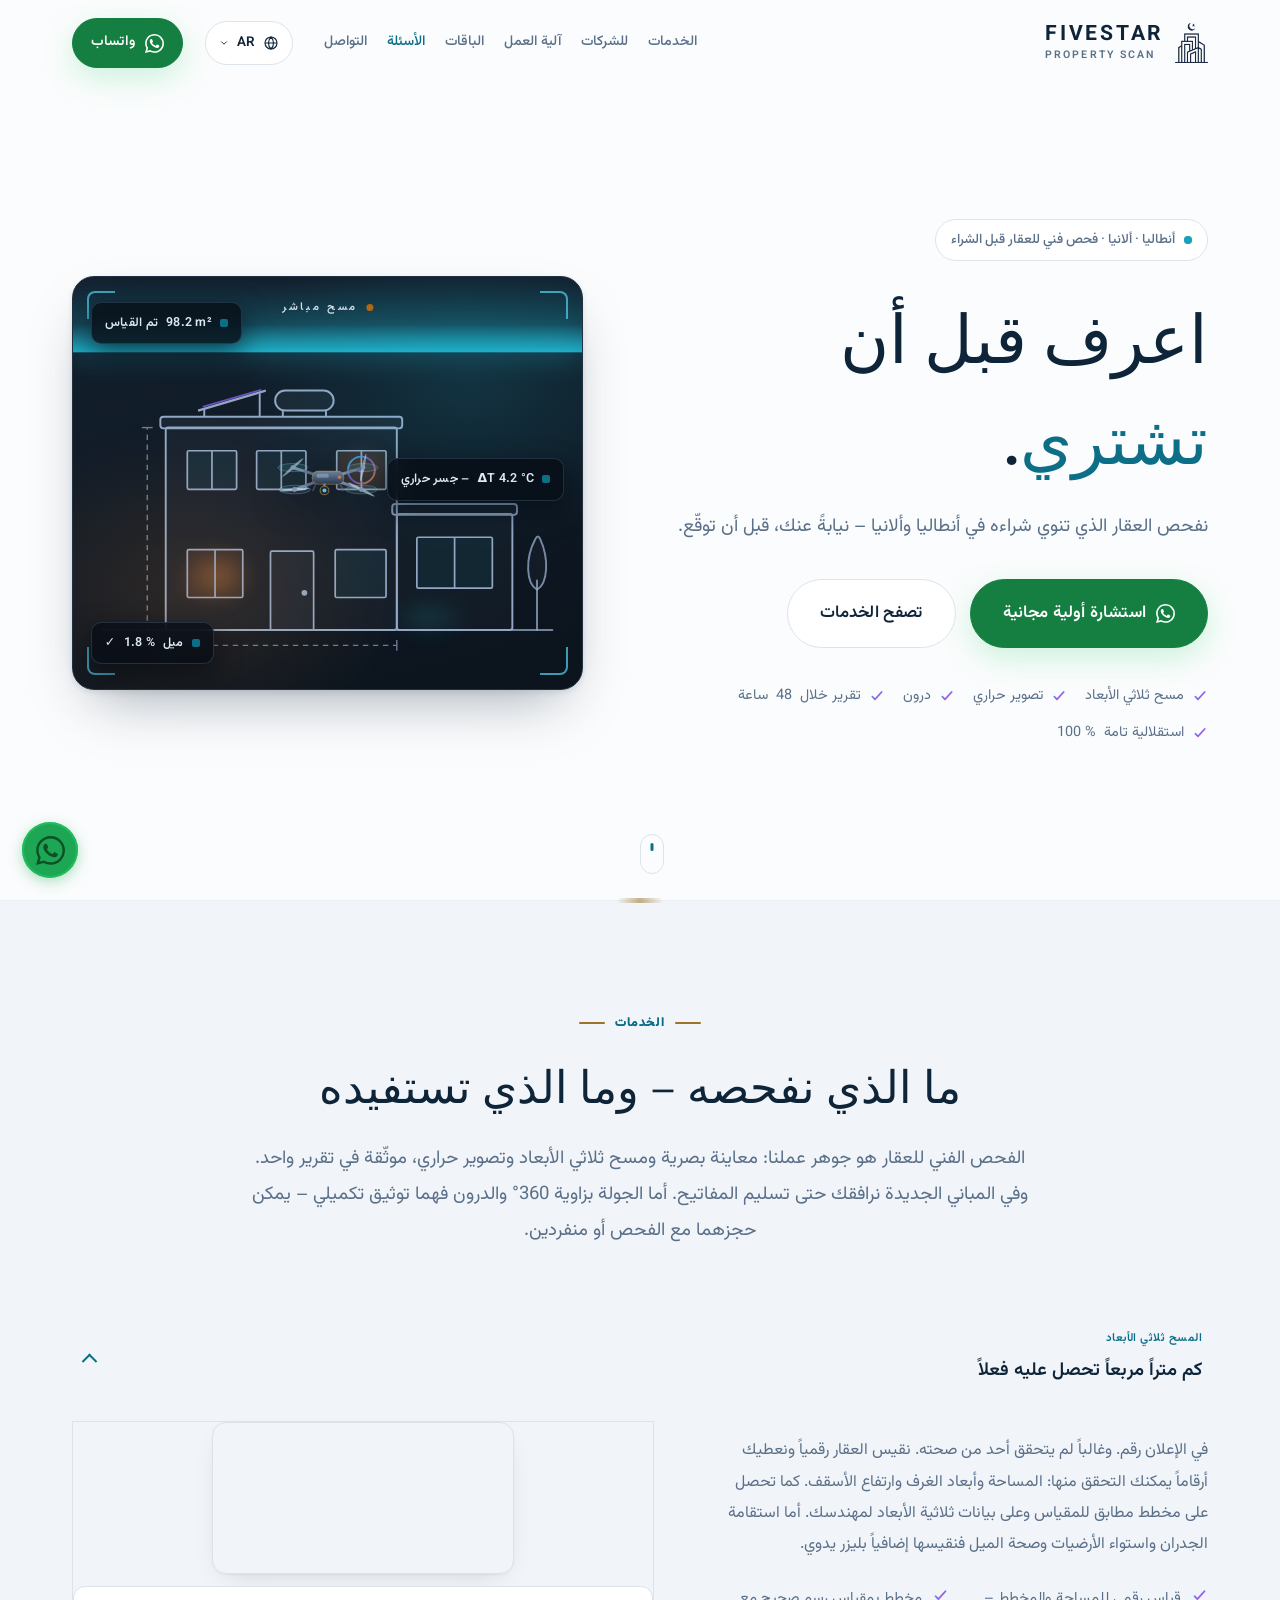
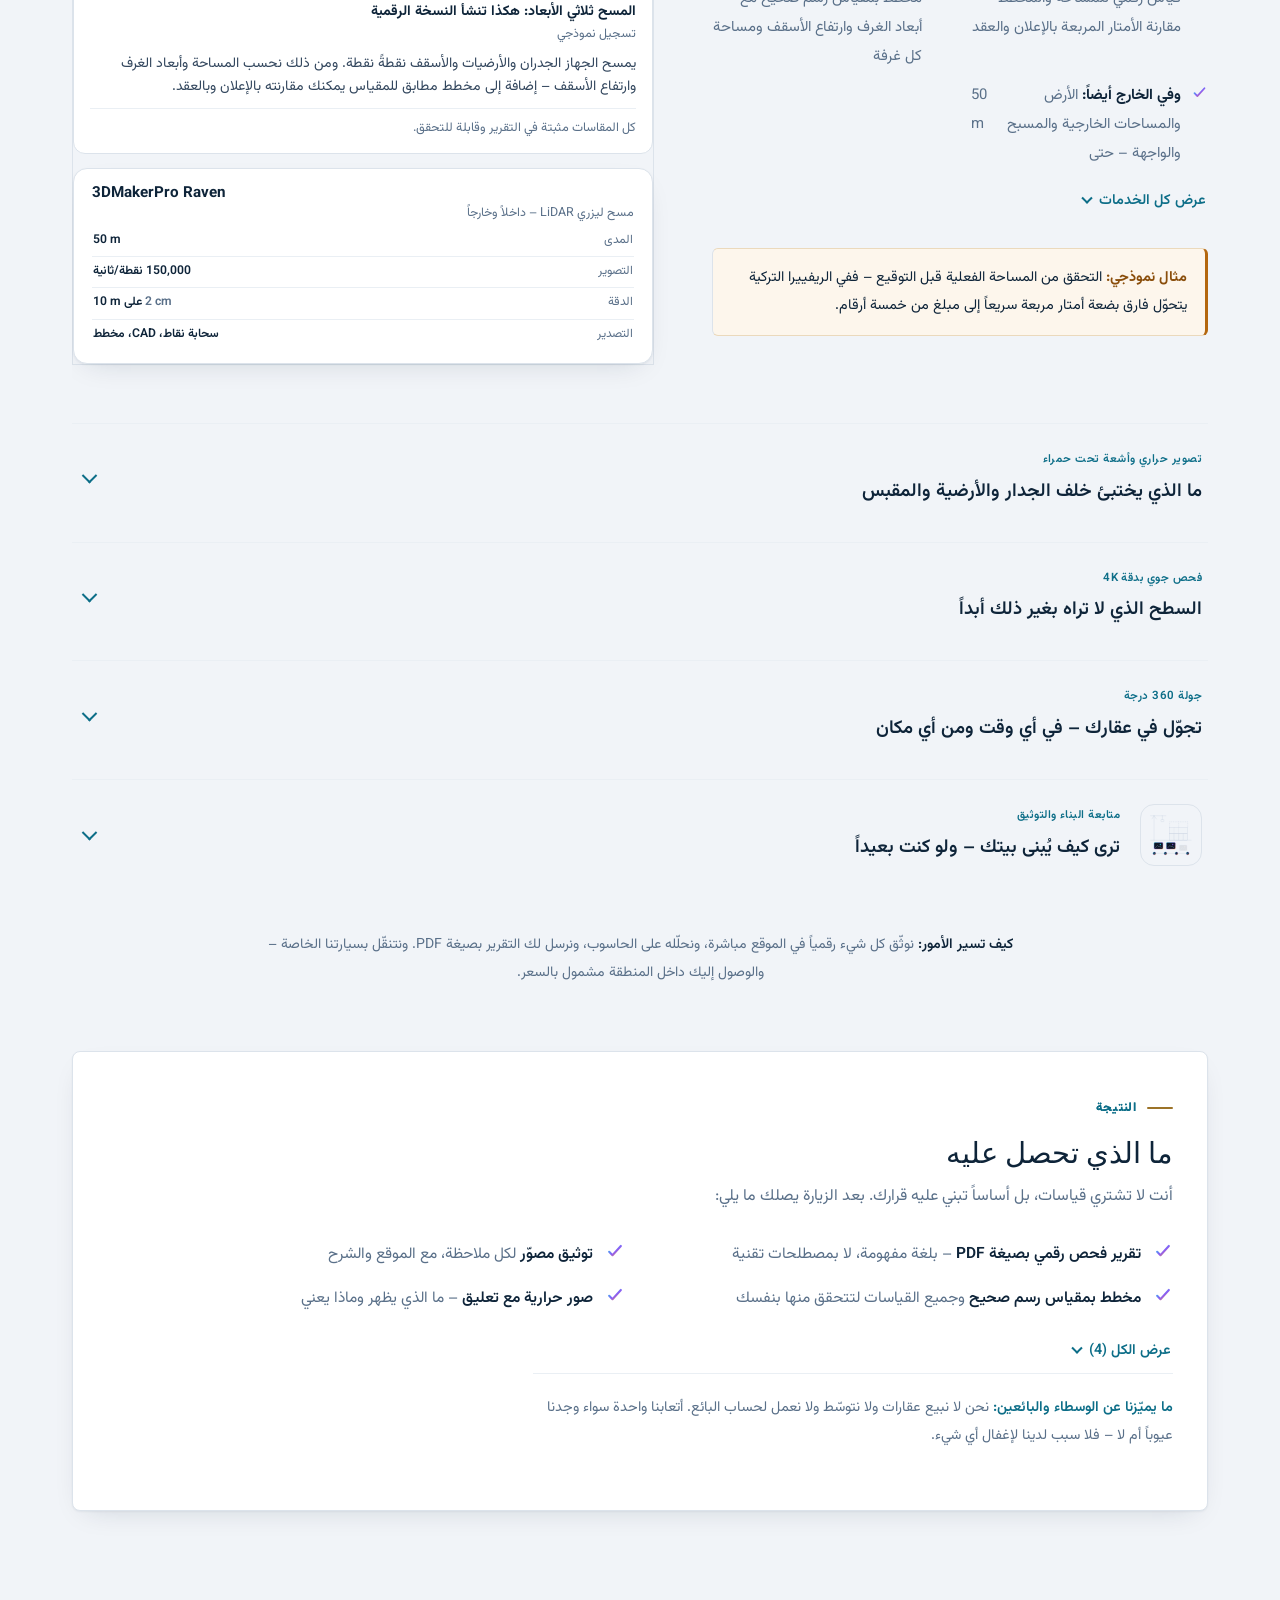
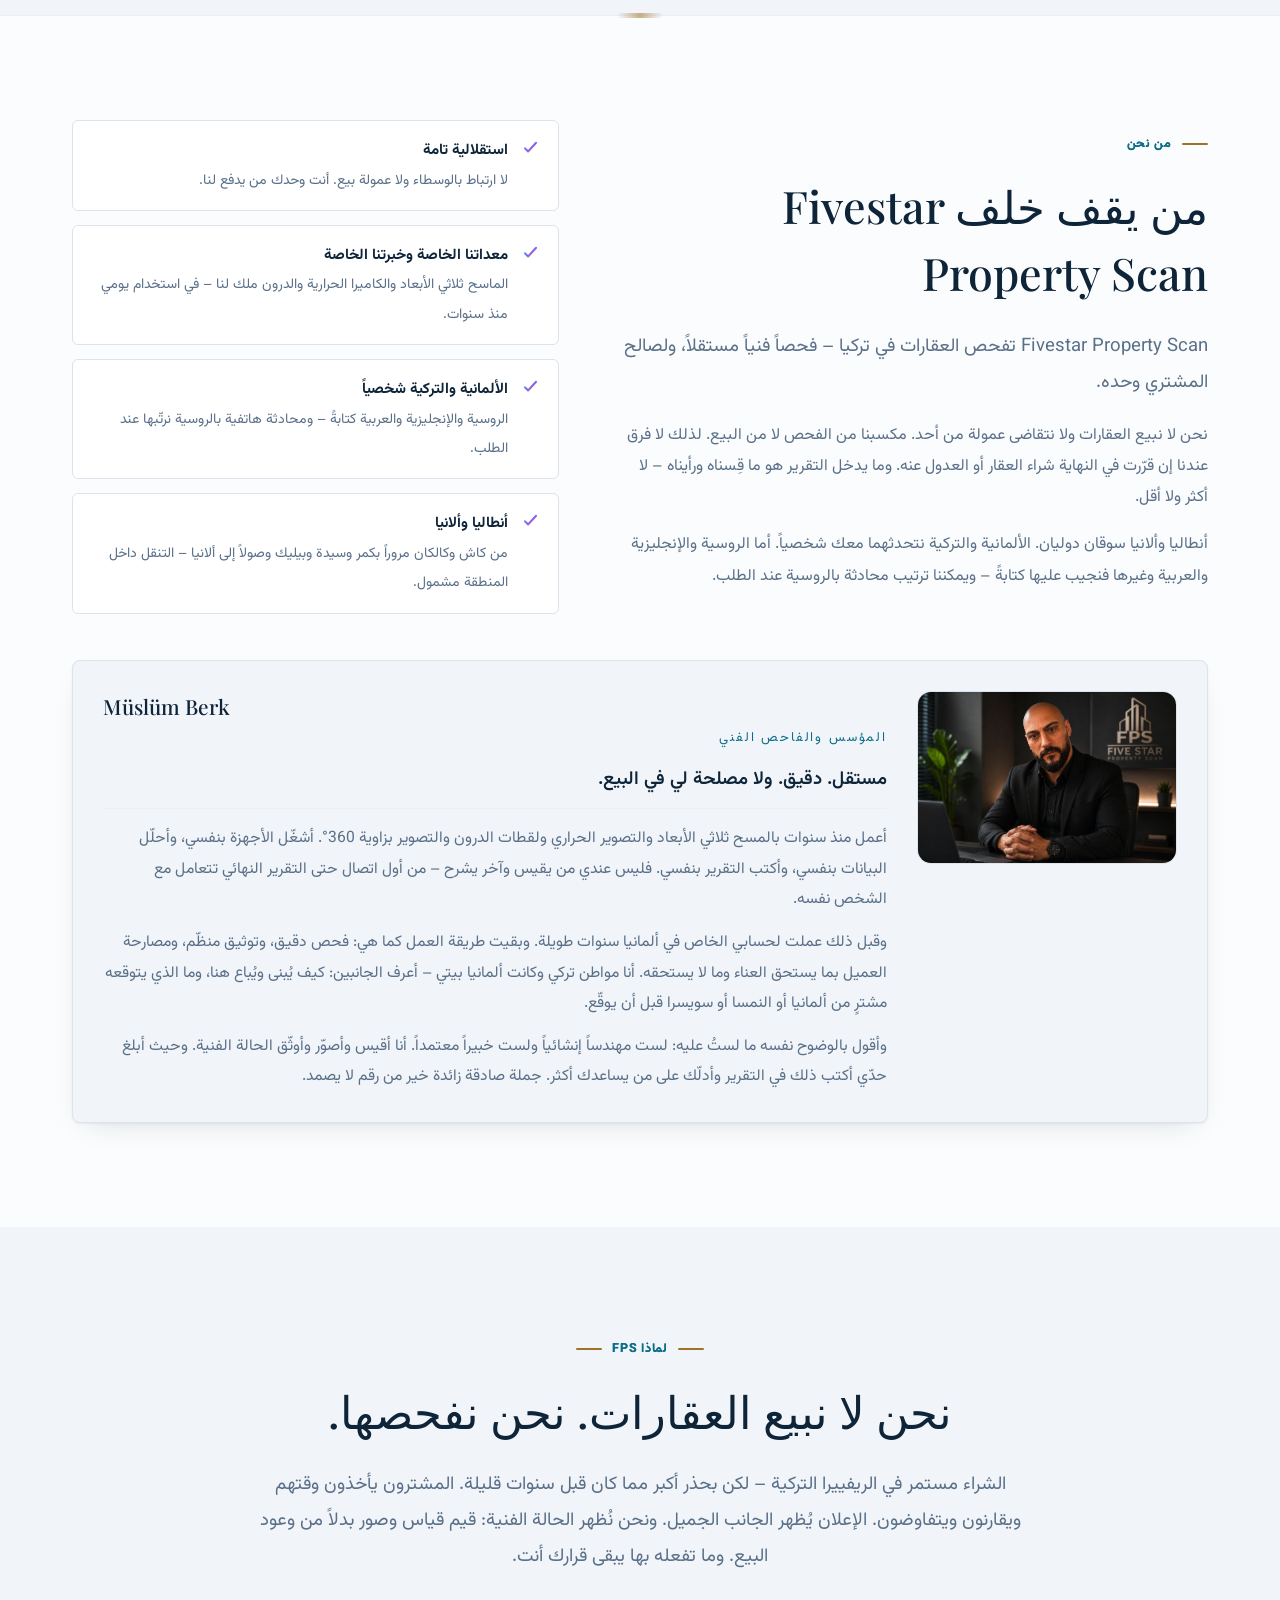
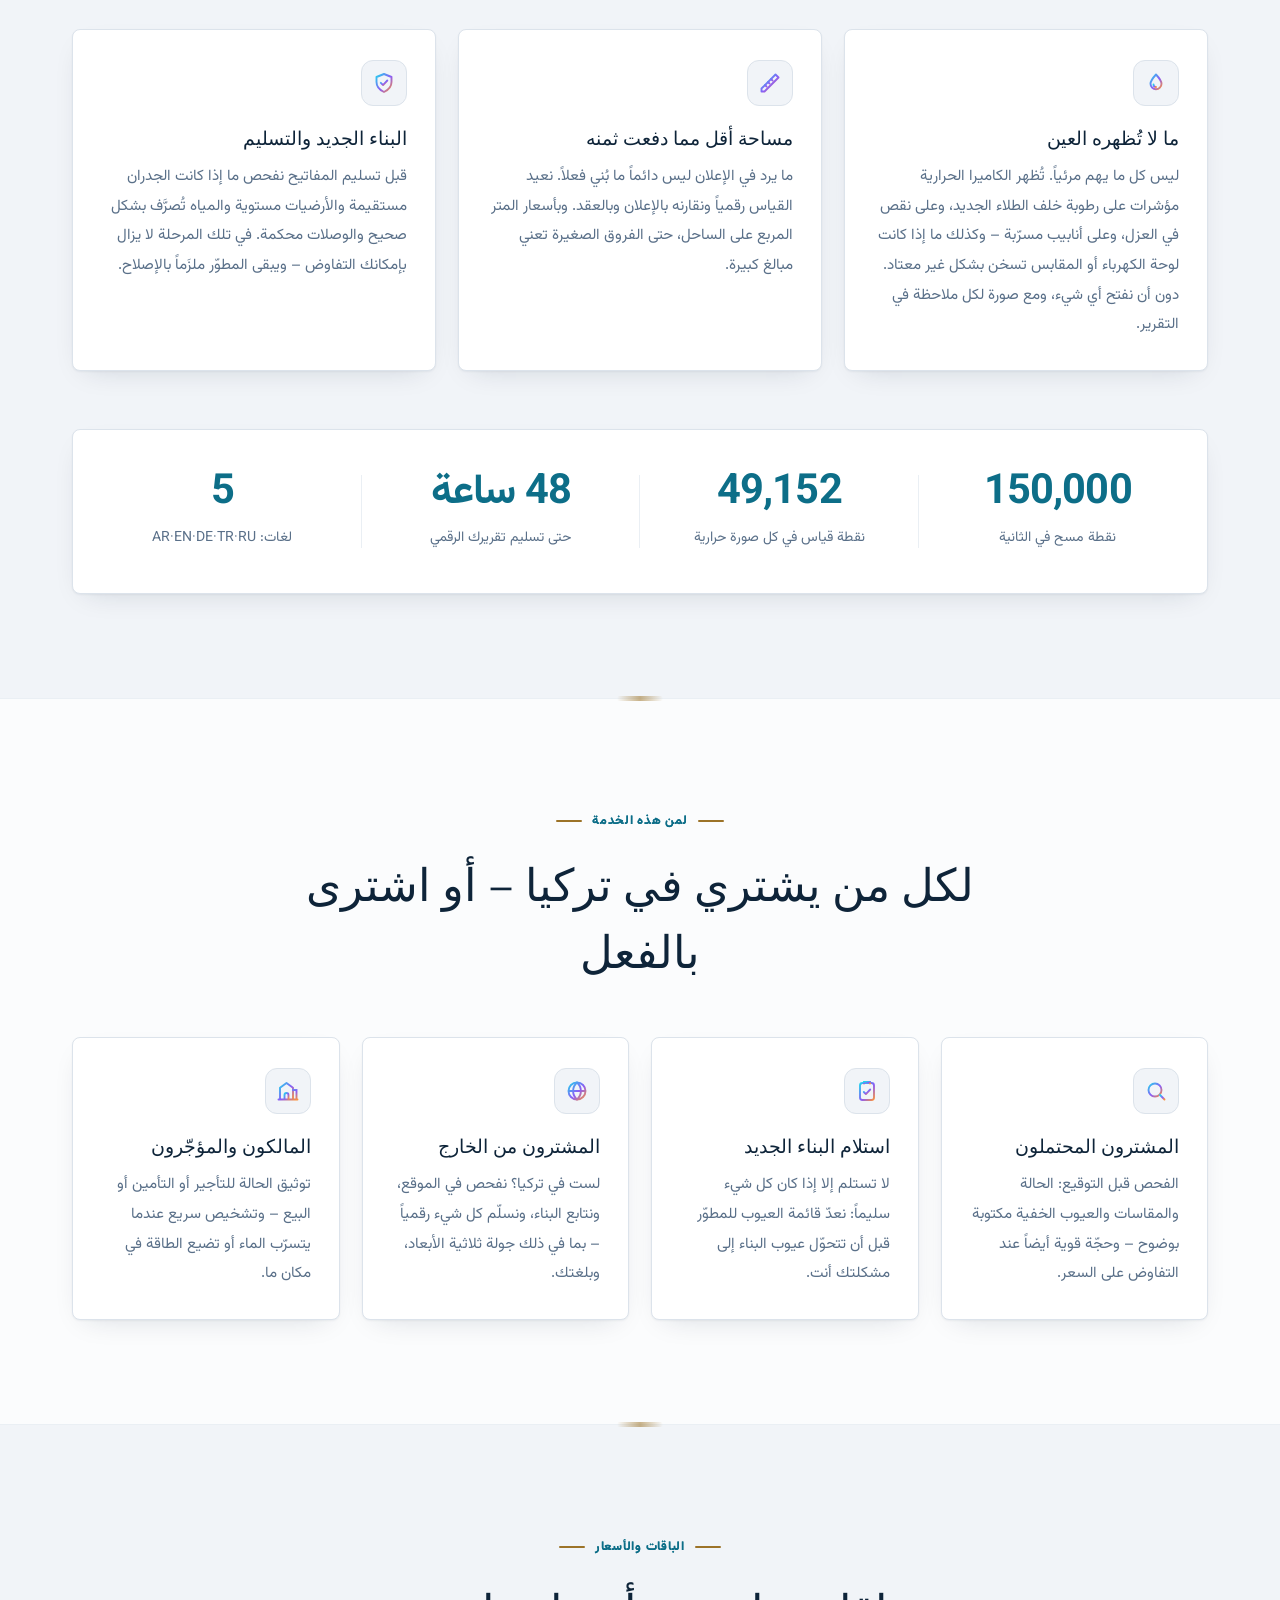
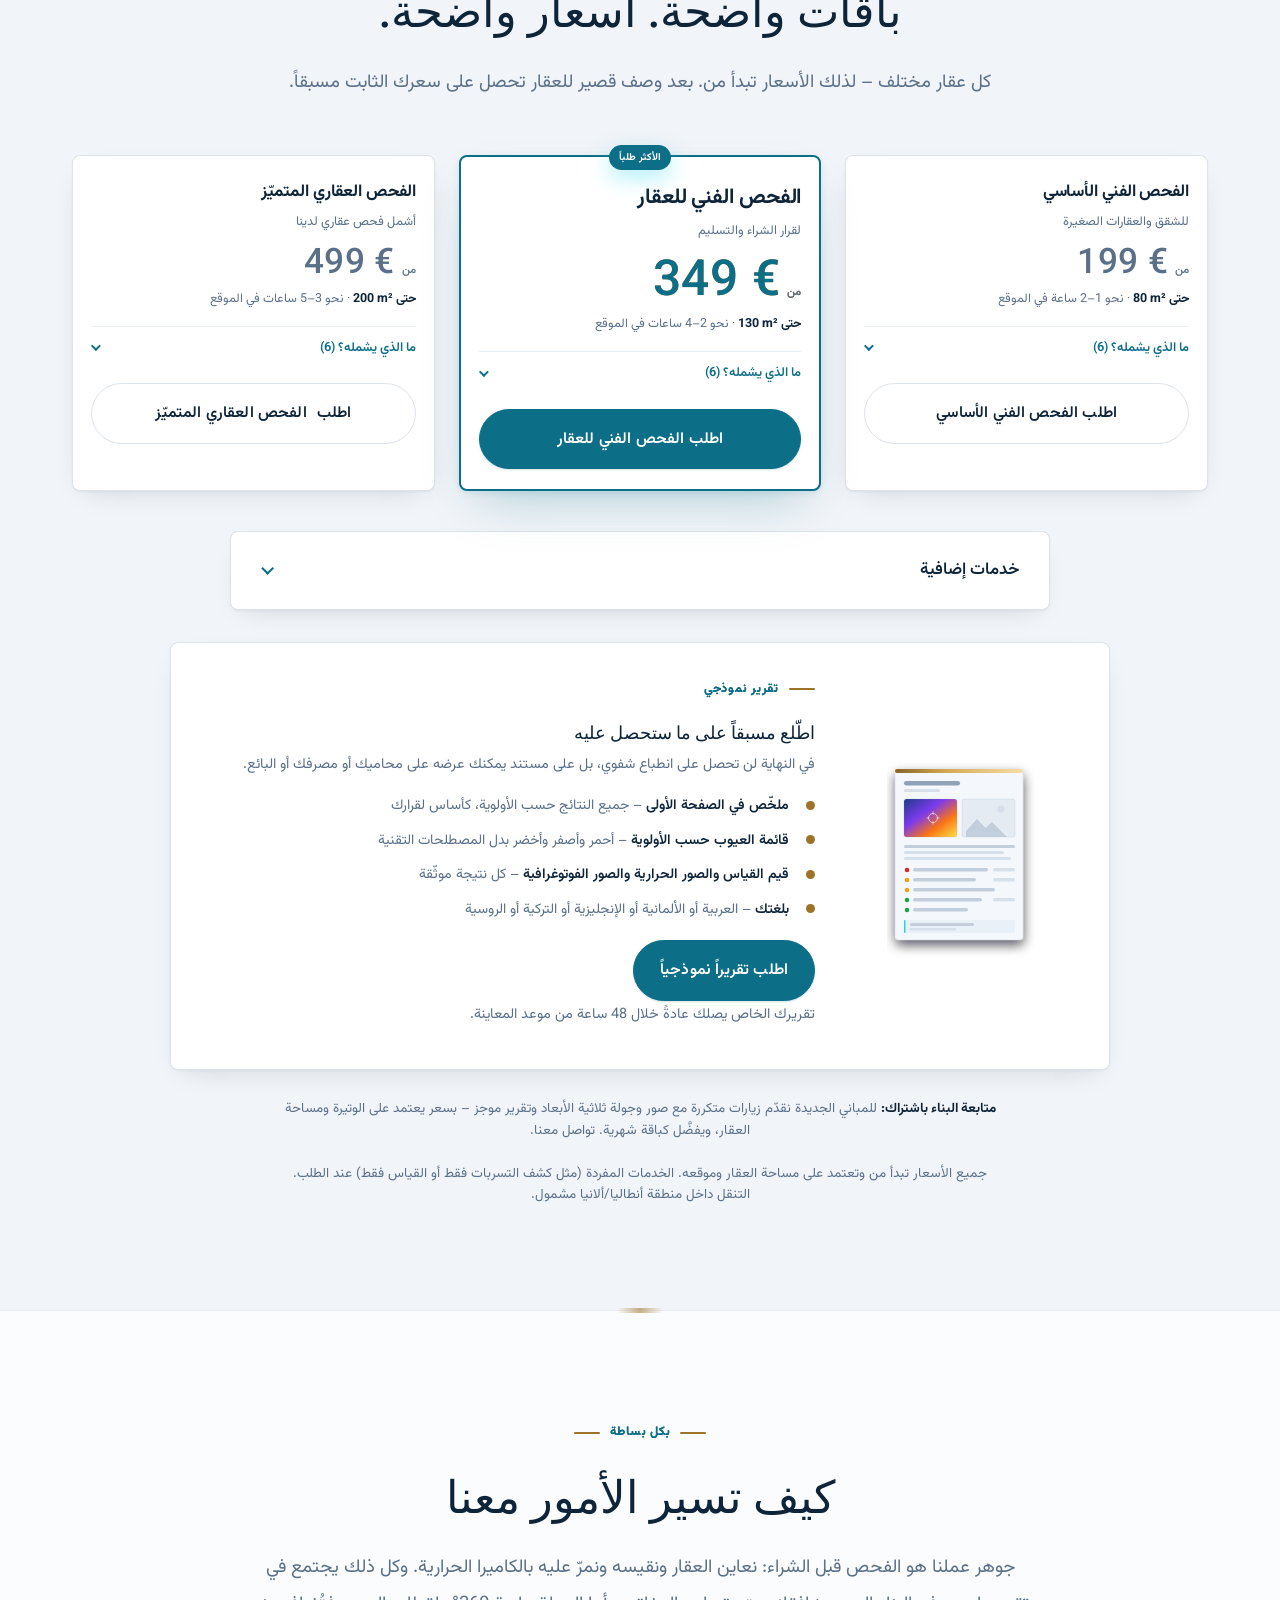
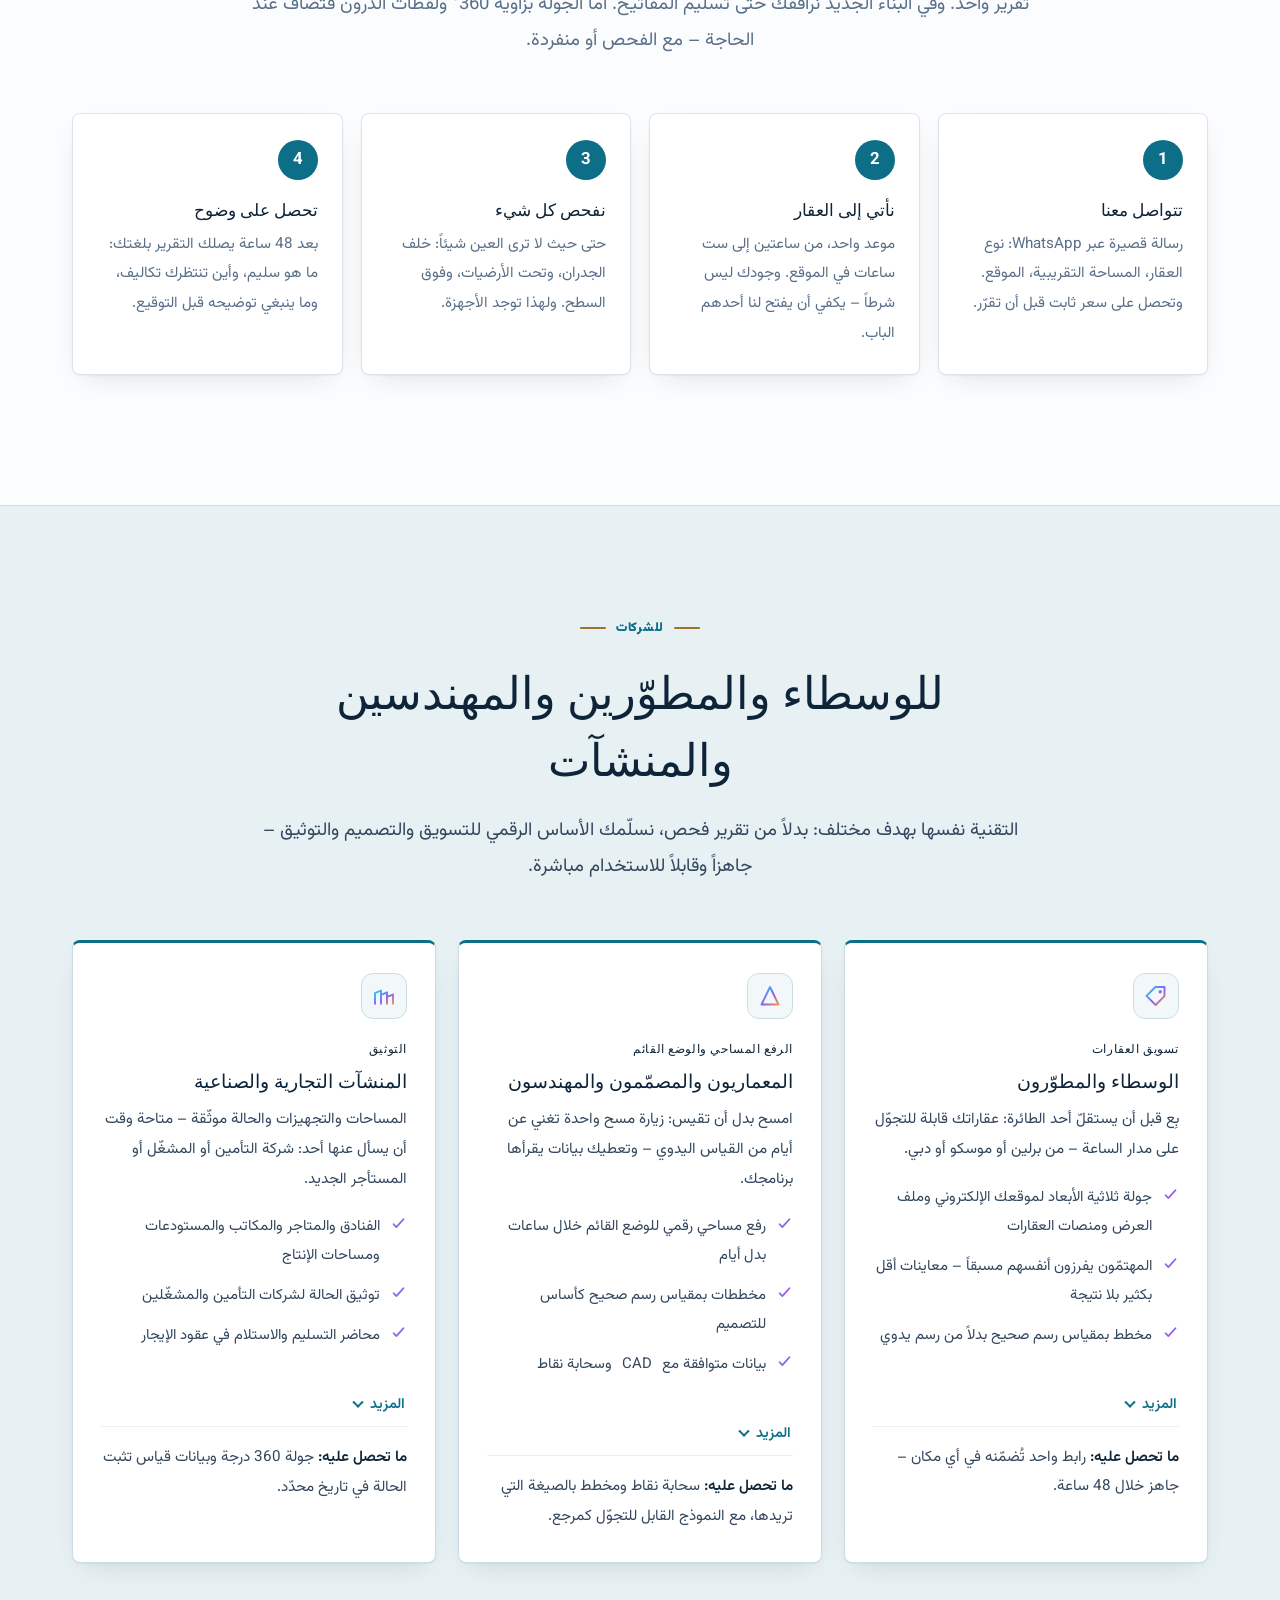
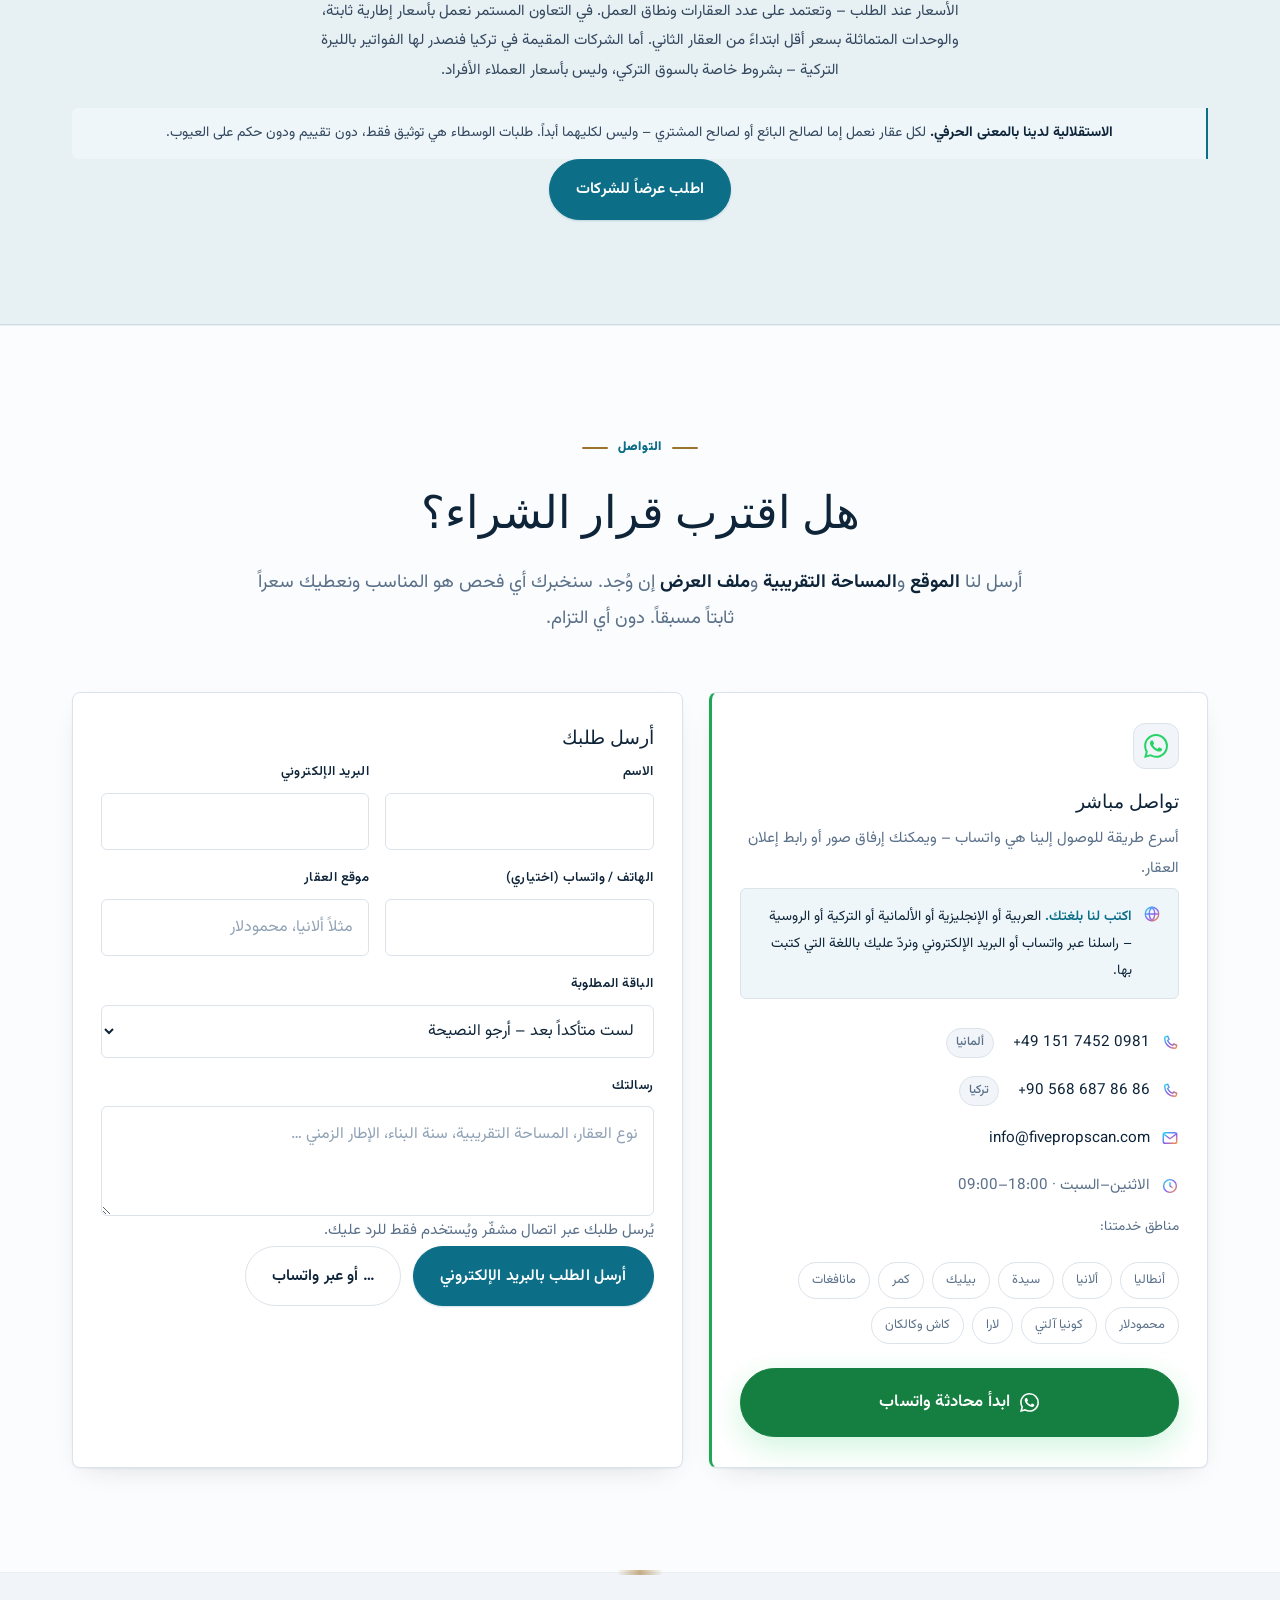
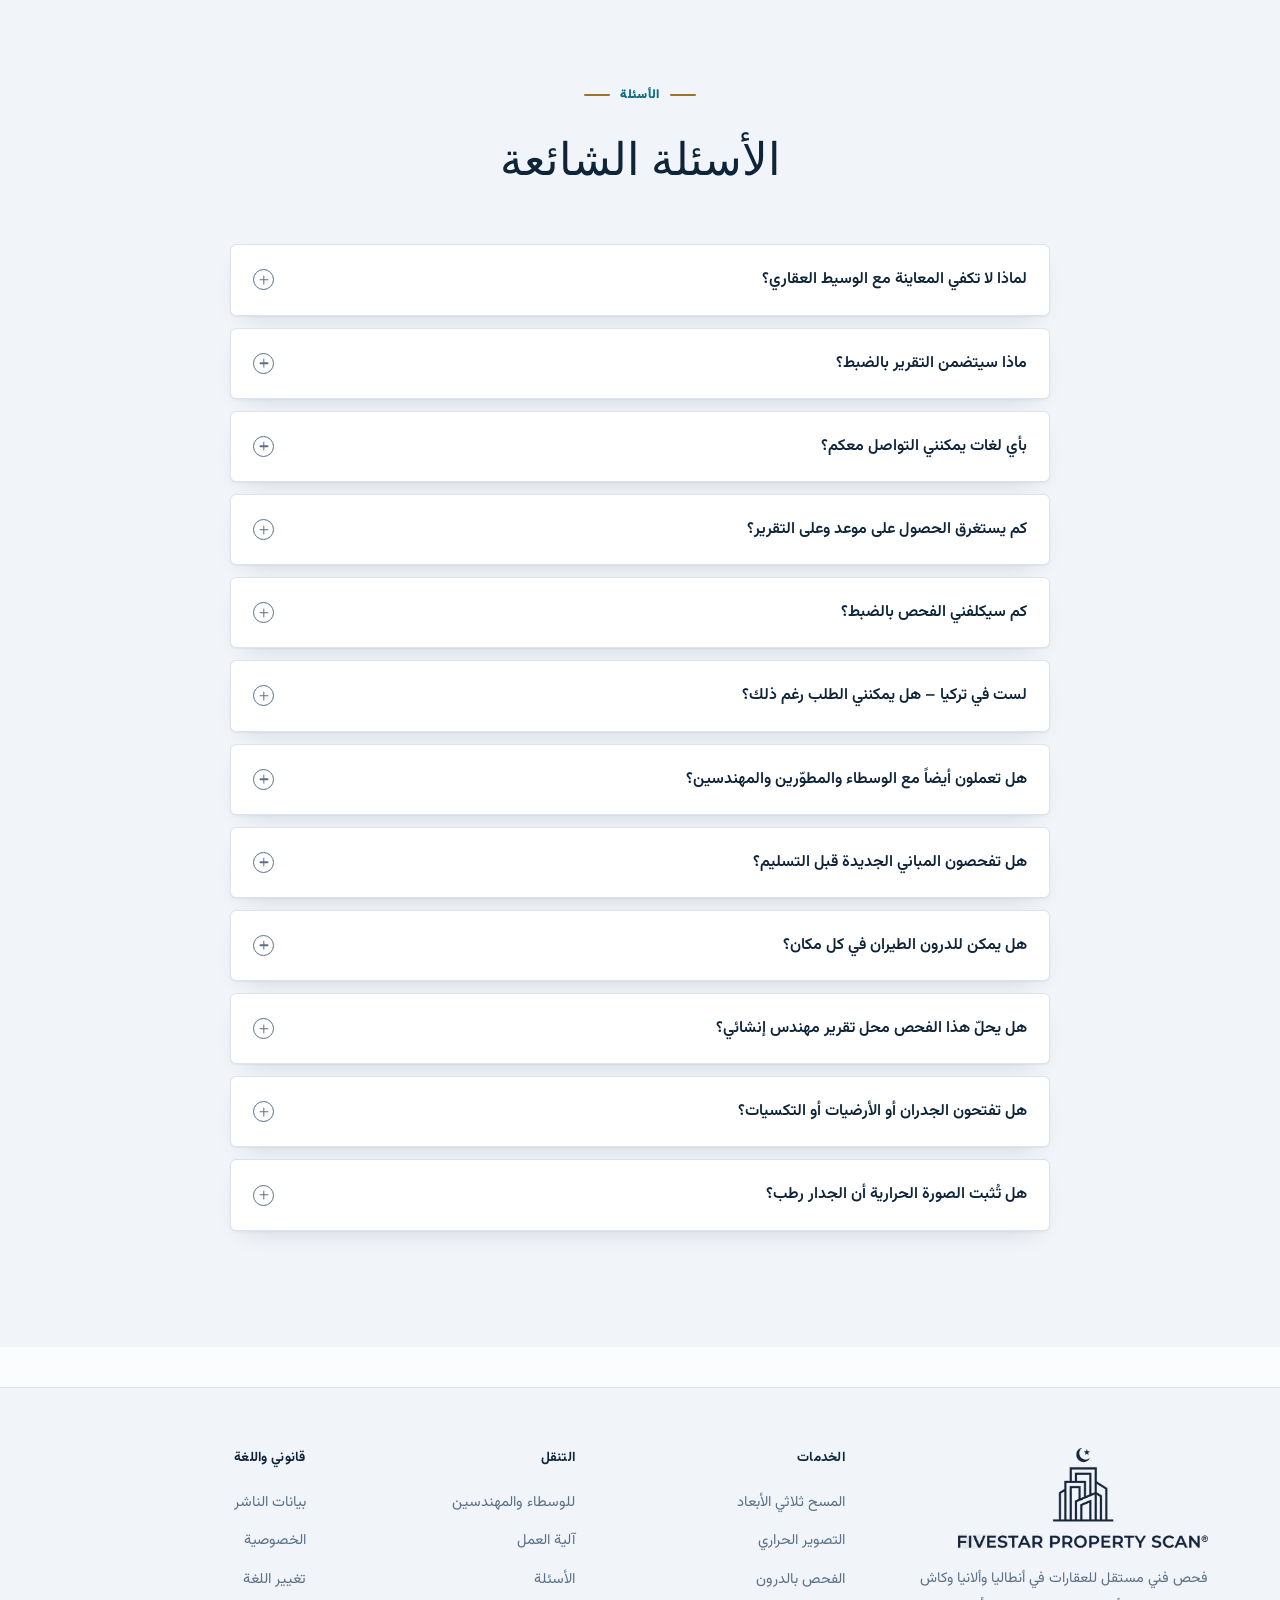
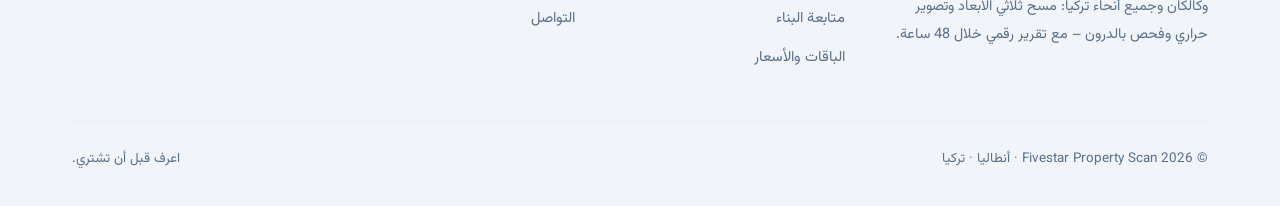
==== commit a088cd01: "Add files via upload" ====
--- a/ar/index.html
+++ b/ar/index.html
@@ -22,13 +22,13 @@
   <link rel="icon" type="image/svg+xml" href="../favicon.svg">
   <link rel="preload" href="../fonts/vazirmatn-arabic.woff2" as="font" type="font/woff2" crossorigin>
   <link rel="preload" href="../fonts/vazirmatn-latin.woff2" as="font" type="font/woff2" crossorigin>
-  <link rel="stylesheet" href="../css/styles.css?v=20260804-2331">
+  <link rel="stylesheet" href="../css/styles.css?v=20260805-185749">
   <!-- Helles Design. Liegt bewusst NACH styles.css und überschreibt nur die
        Optik – Layout, RTL, Mobil und Akkordeon bleiben dort. Zum Zurückschalten
        auf Dunkel genügt es, diese eine Zeile zu entfernen. -->
-  <link rel="stylesheet" href="../css/hell.css?v=20260804-2331">
+  <link rel="stylesheet" href="../css/hell.css?v=20260805-185749">
   <link rel="preload" href="../fonts/playfair-latin.woff2" as="font" type="font/woff2" crossorigin>
-  <script defer src="../js/main.js?v=20260804-2331"></script>
+  <script defer src="../js/main.js?v=20260805-185749"></script>
 </head>
 <body data-wa-text="مرحباً Fivestar Property Scan! أرغب في إجراء فحص لعقار في أنطاليا/ألانيا. هل يمكنكم إرسال عرض سعر؟" data-mail-subject="طلب فحص عقار – Fivestar Property Scan">
 
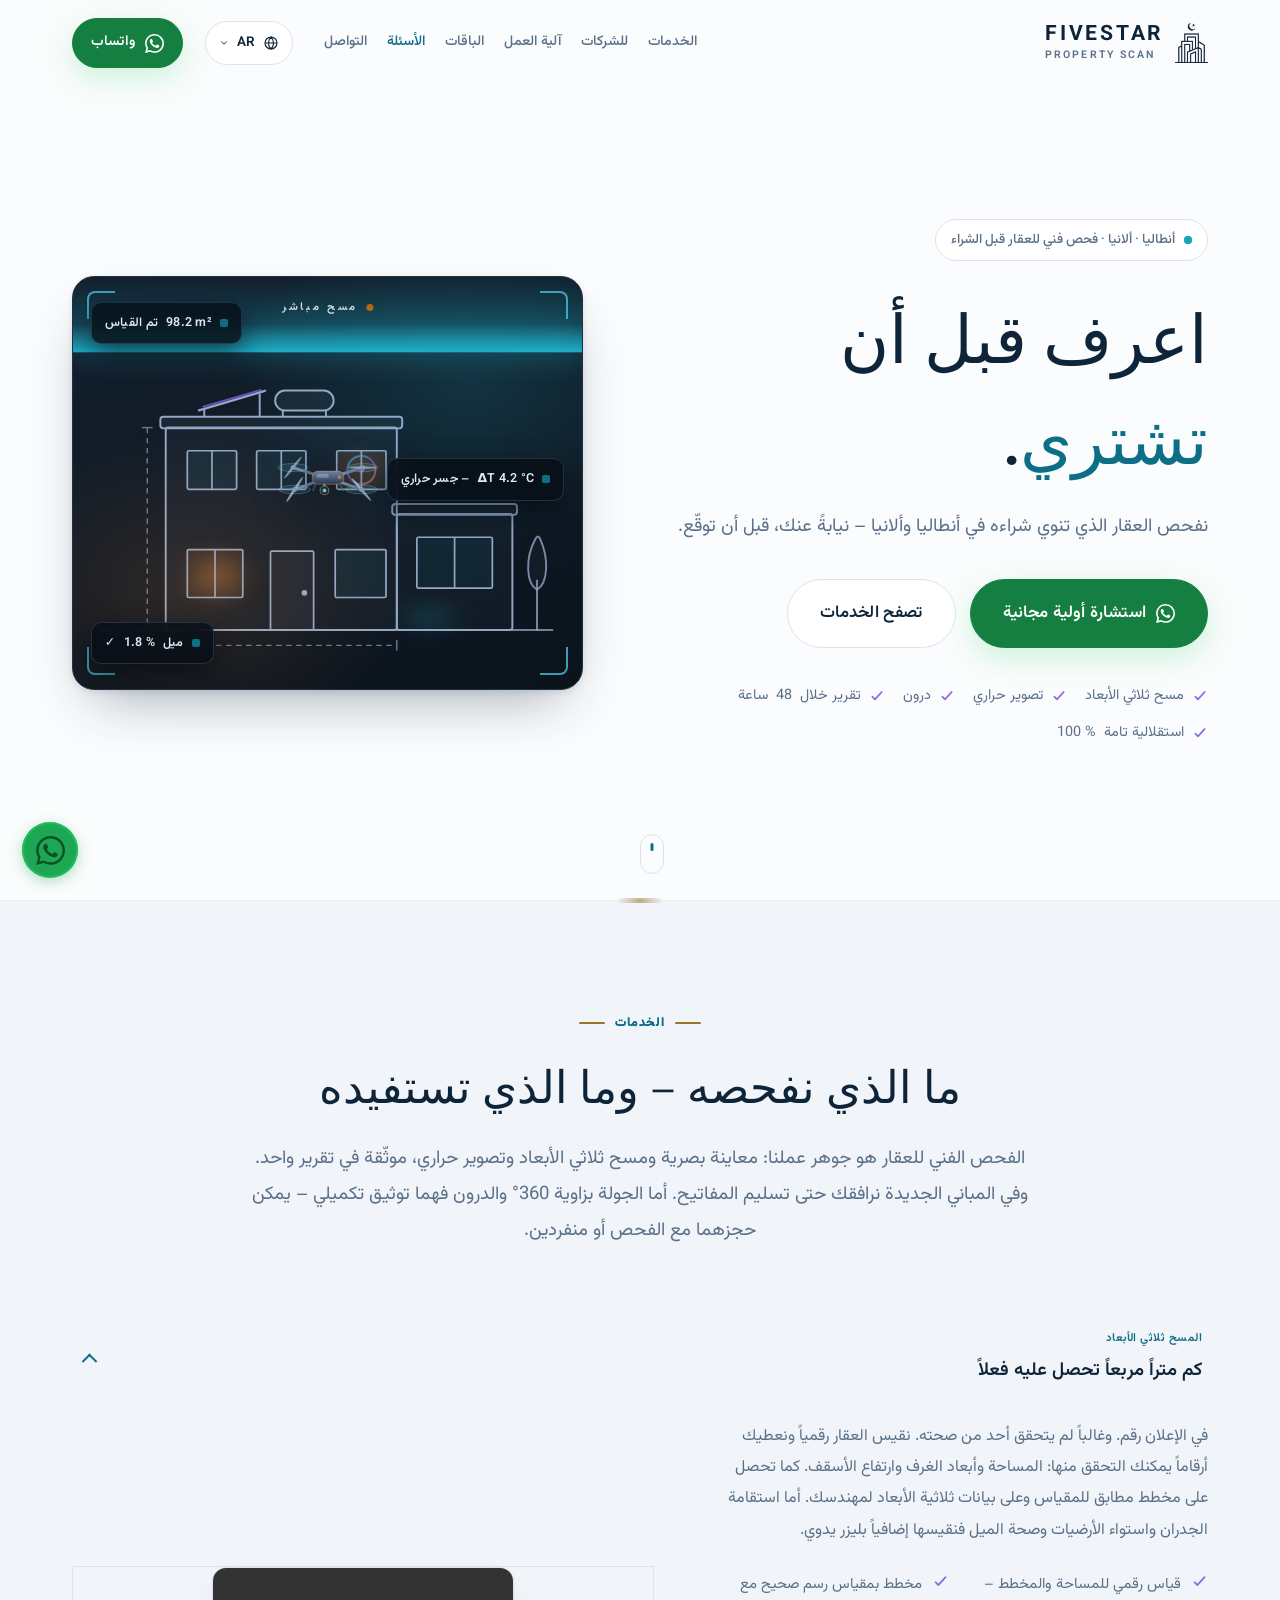
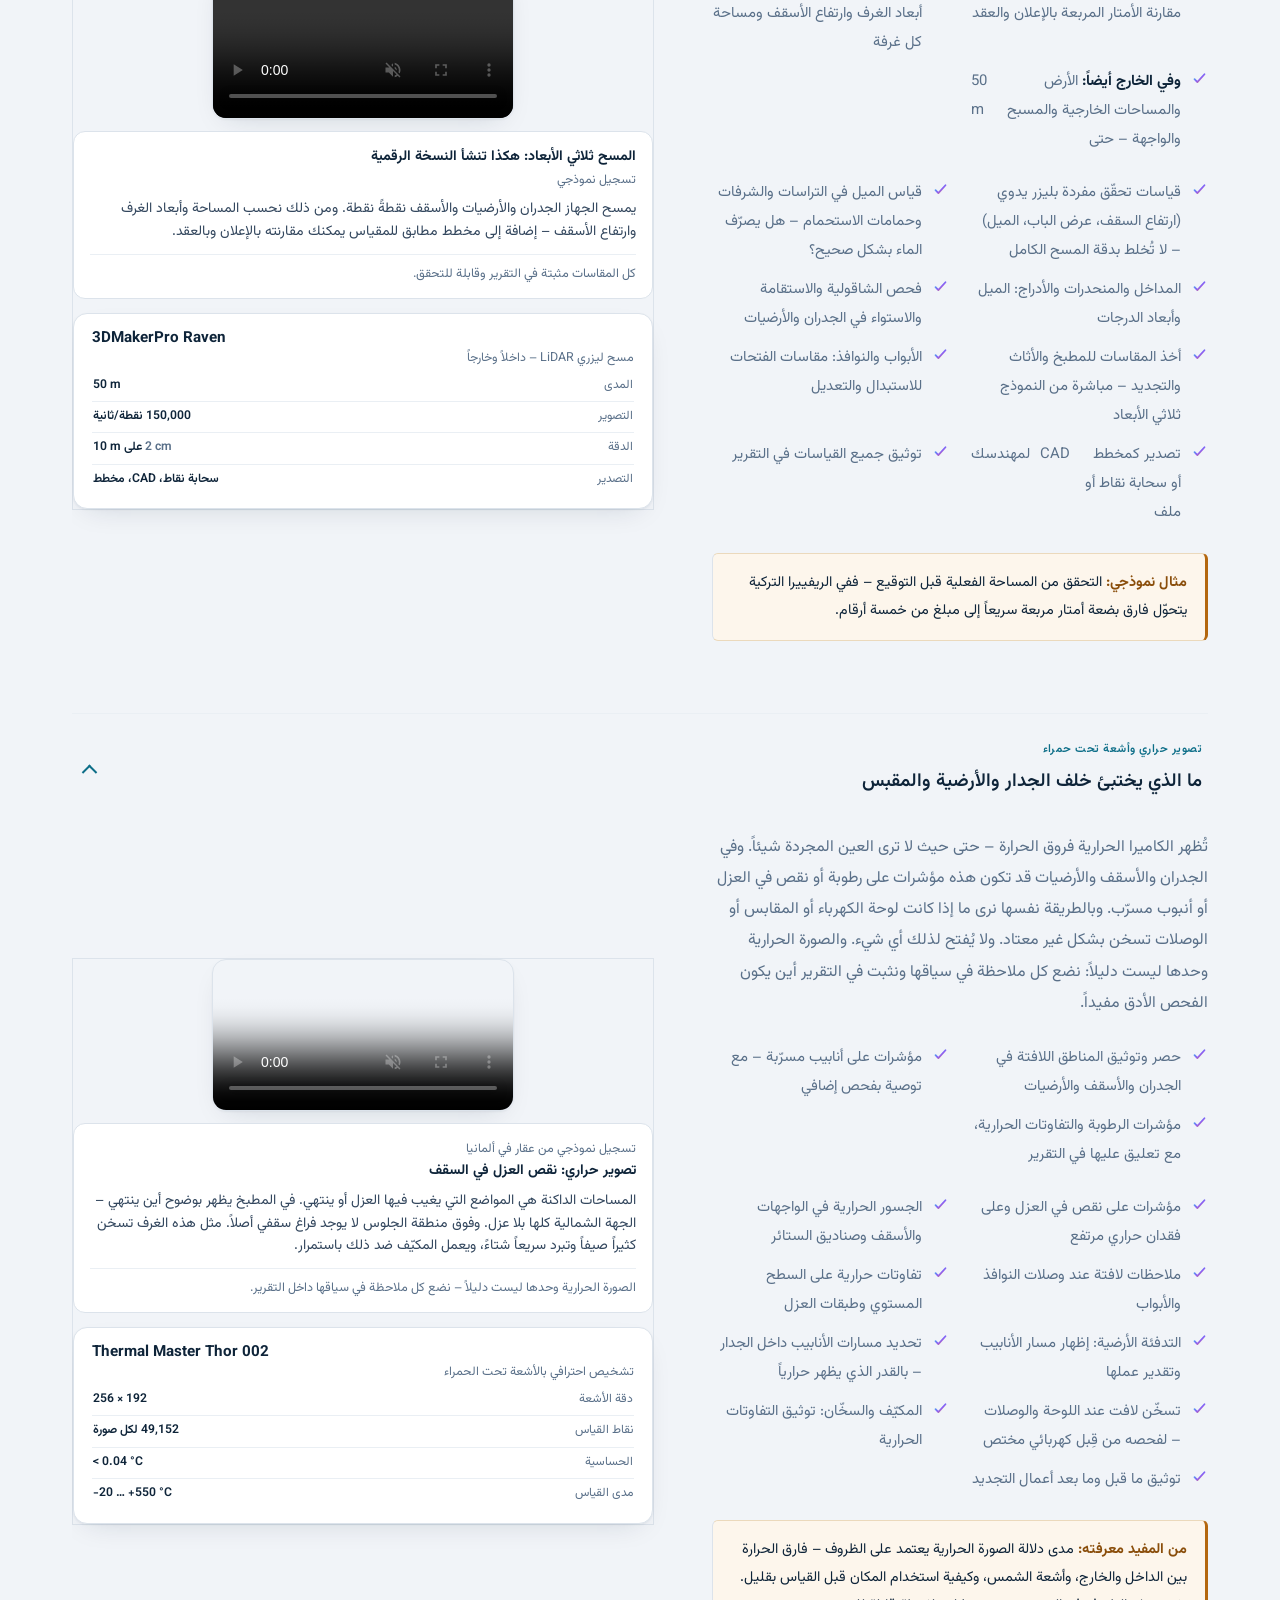
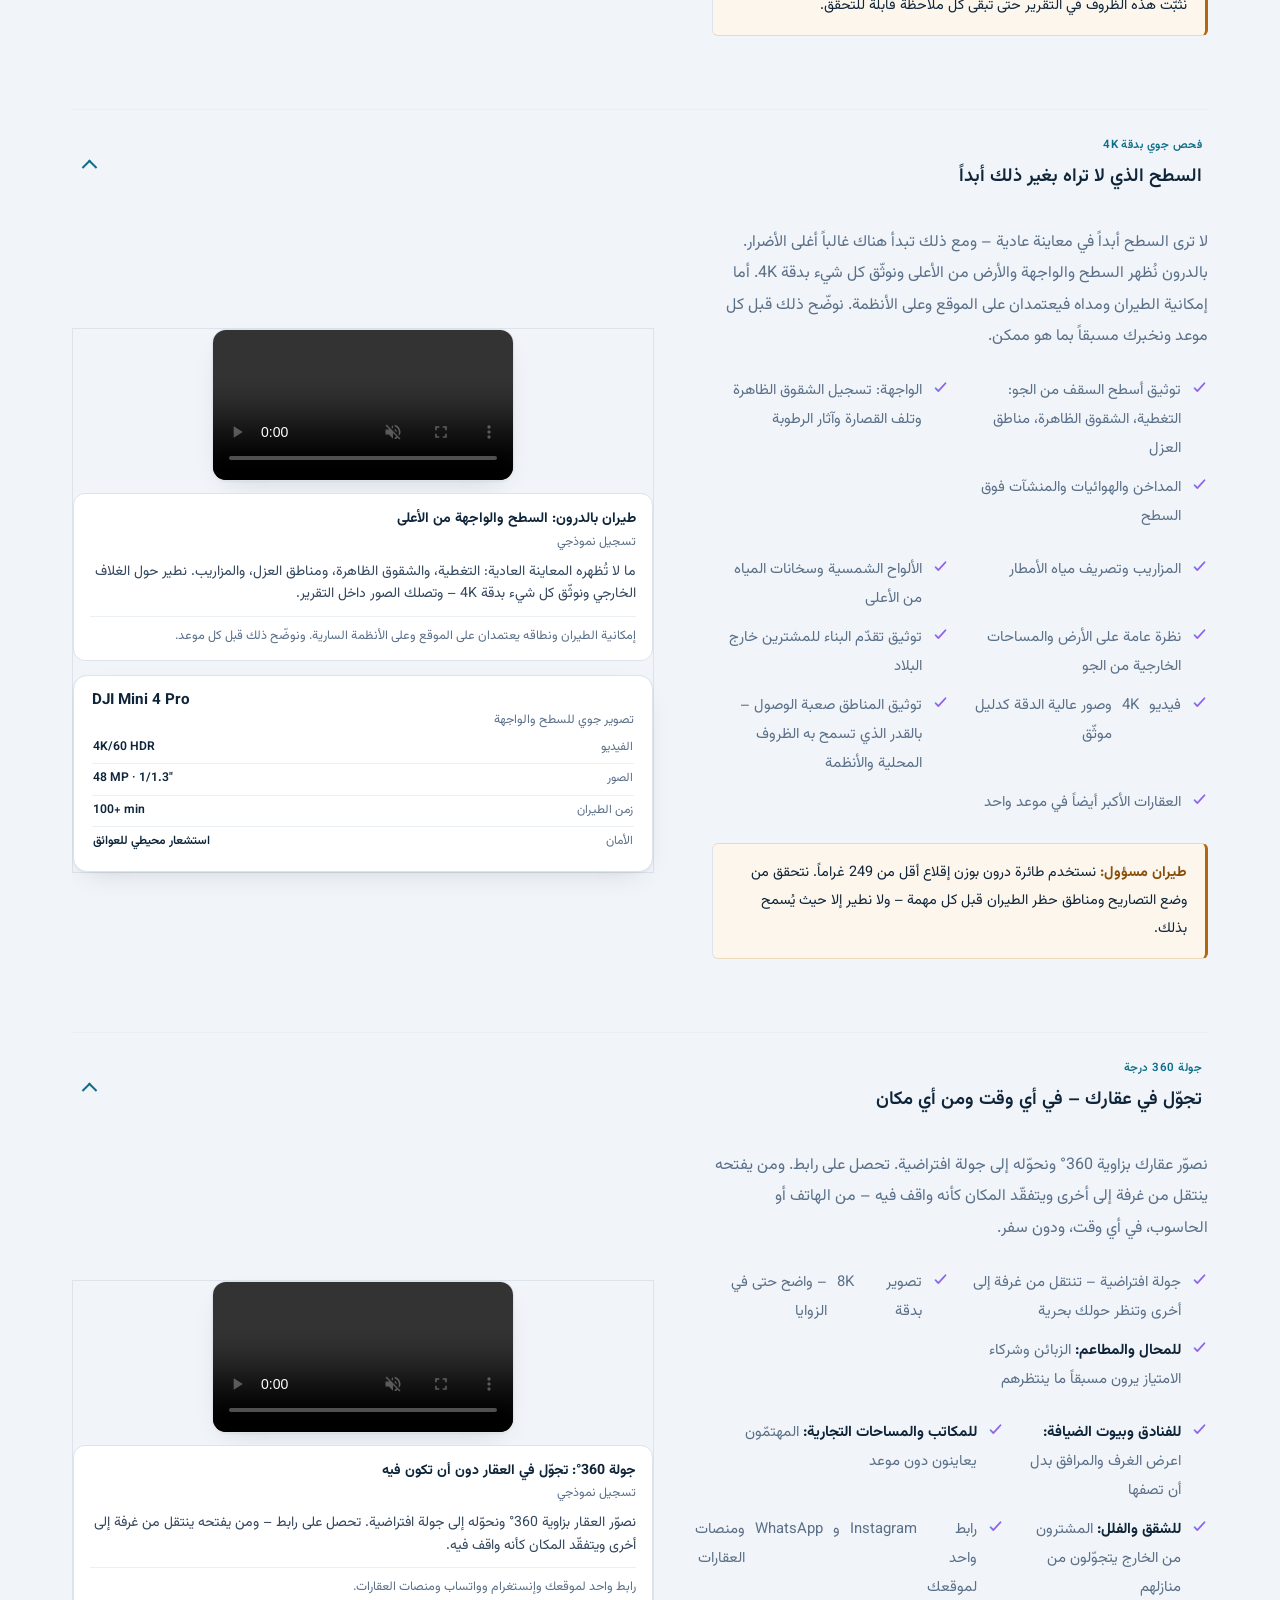
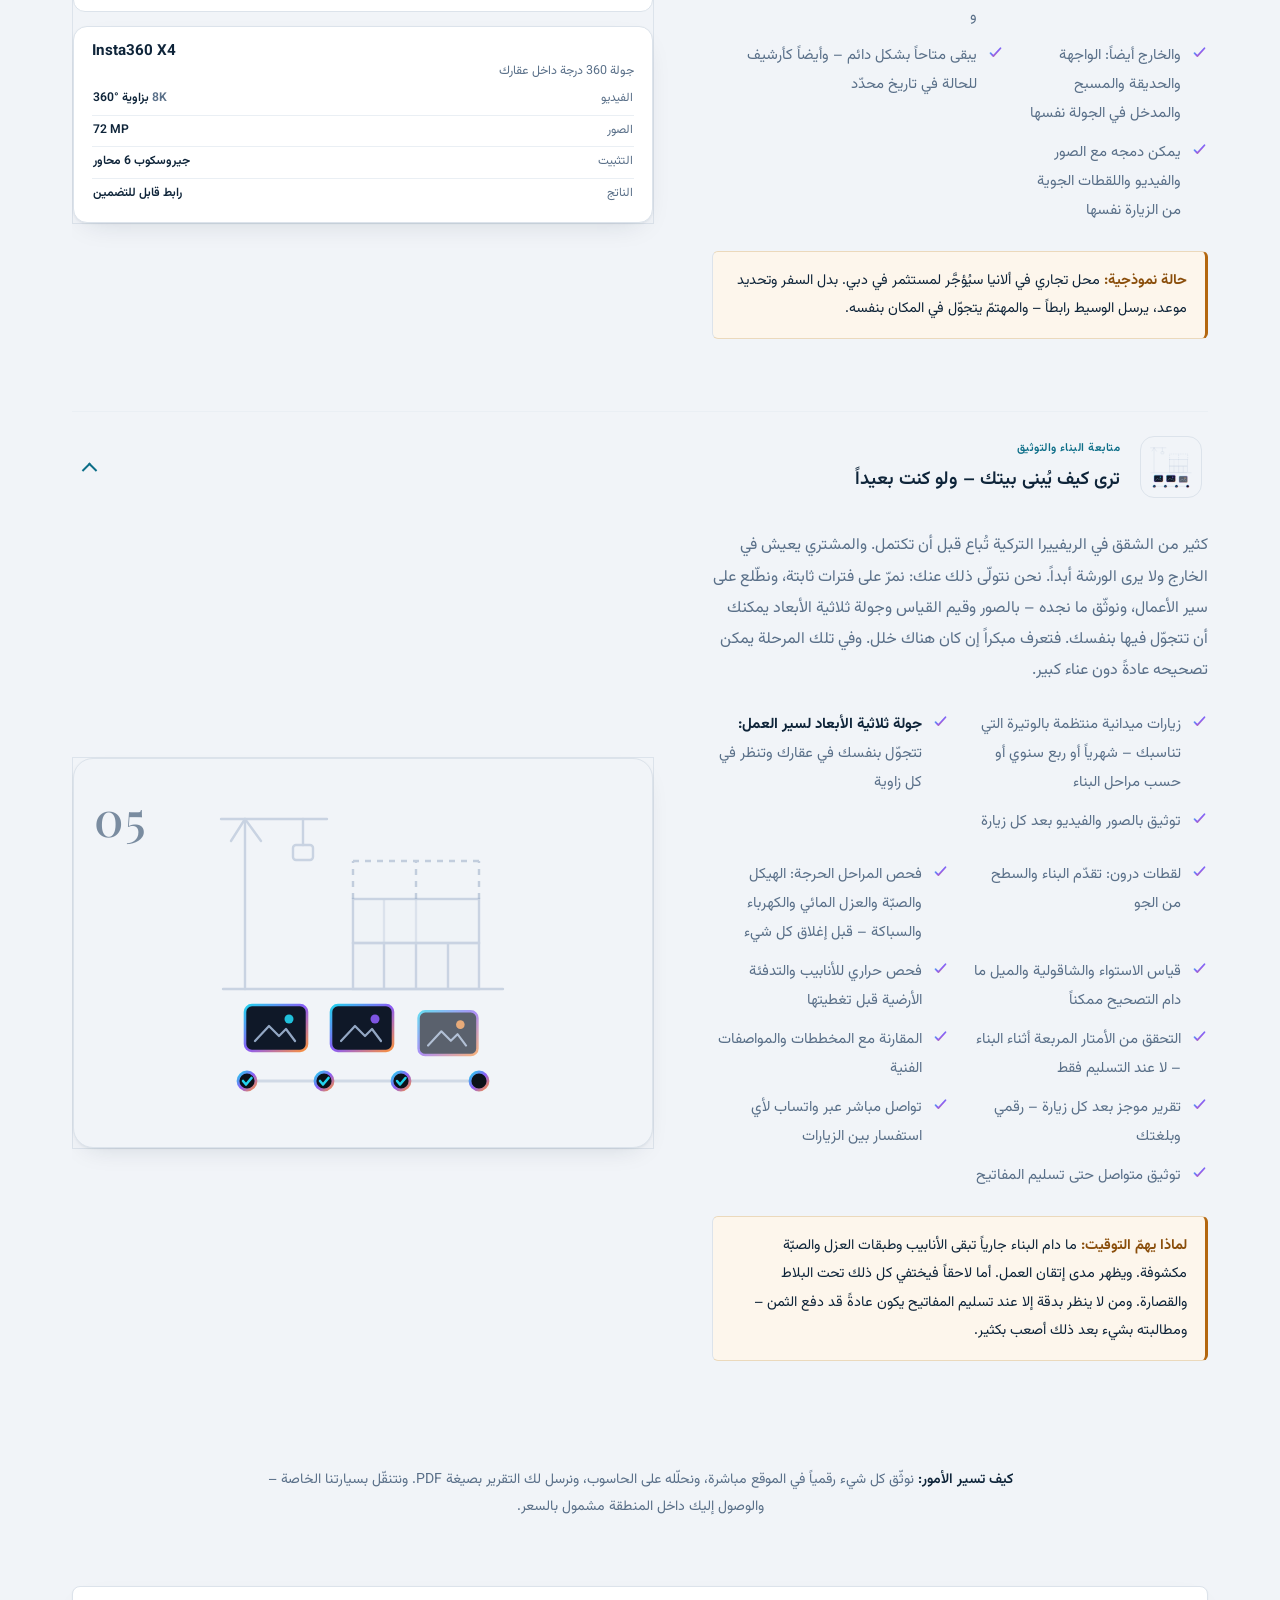
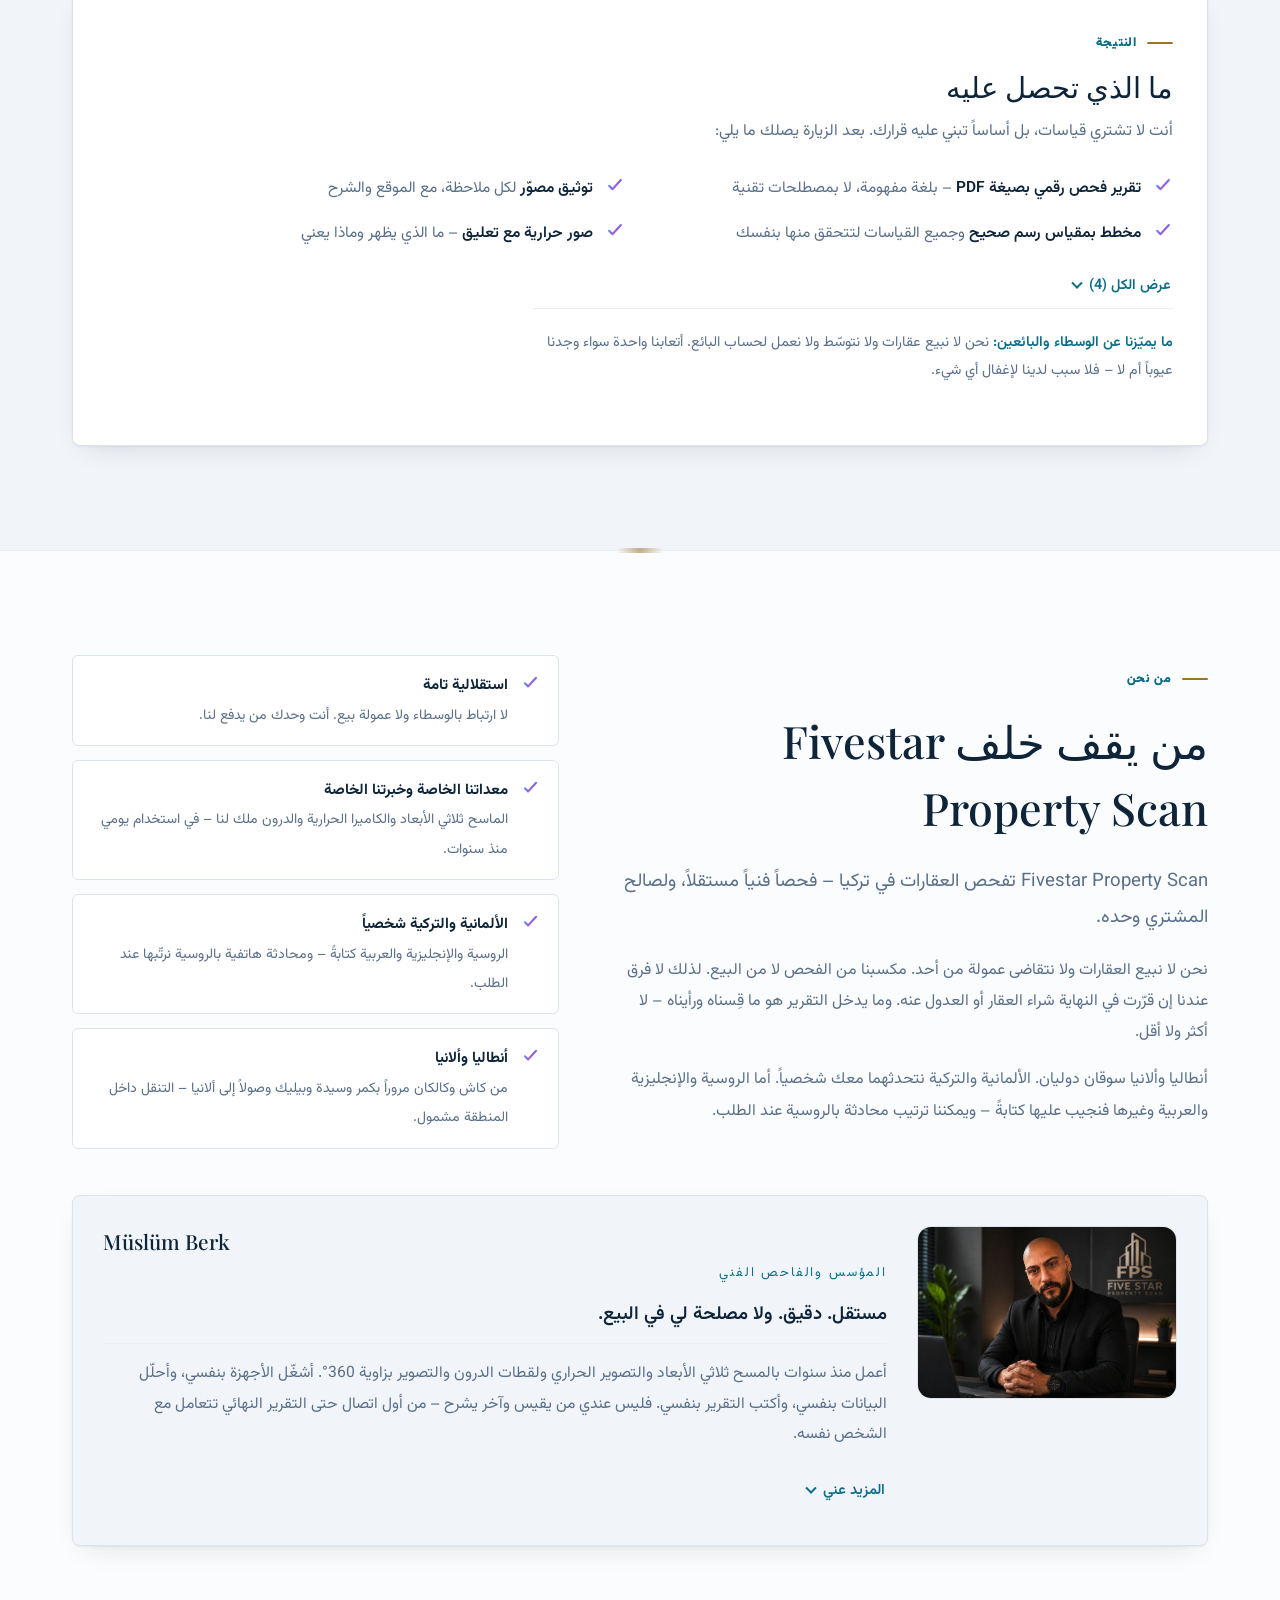
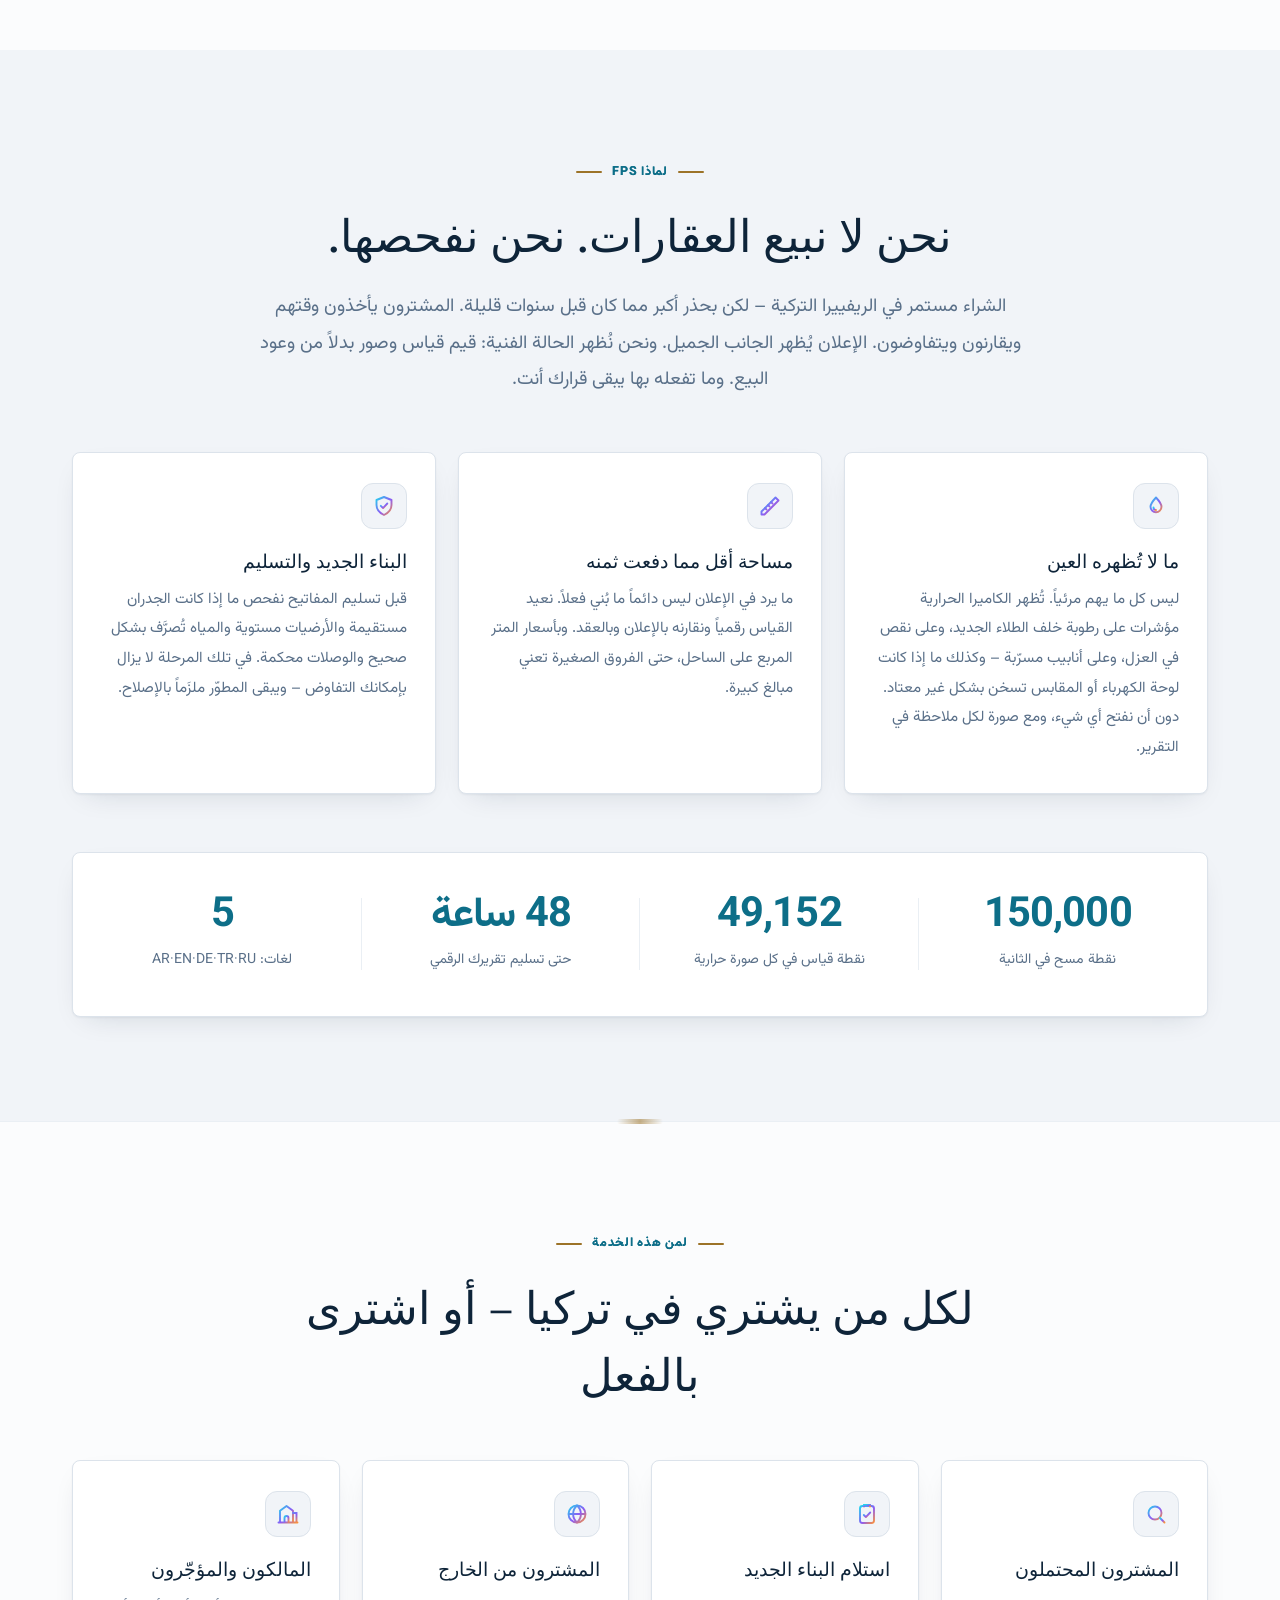
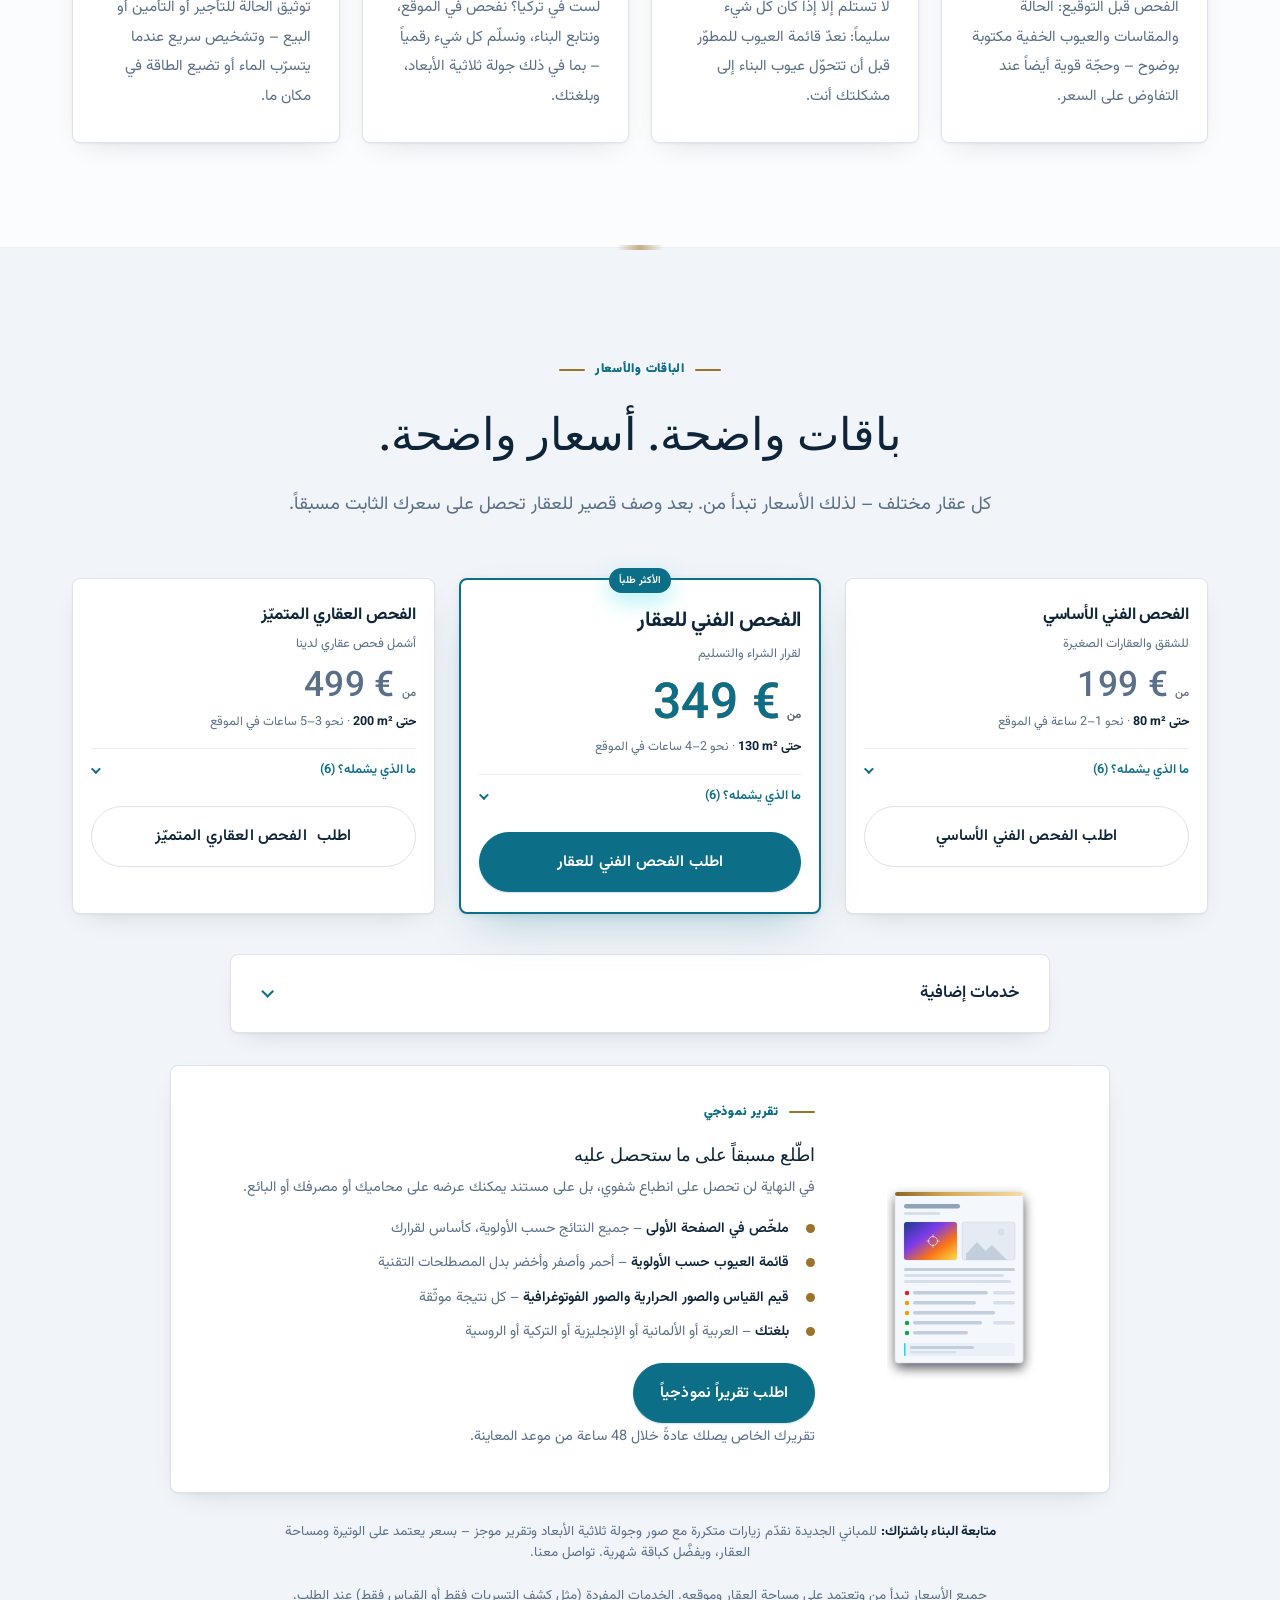
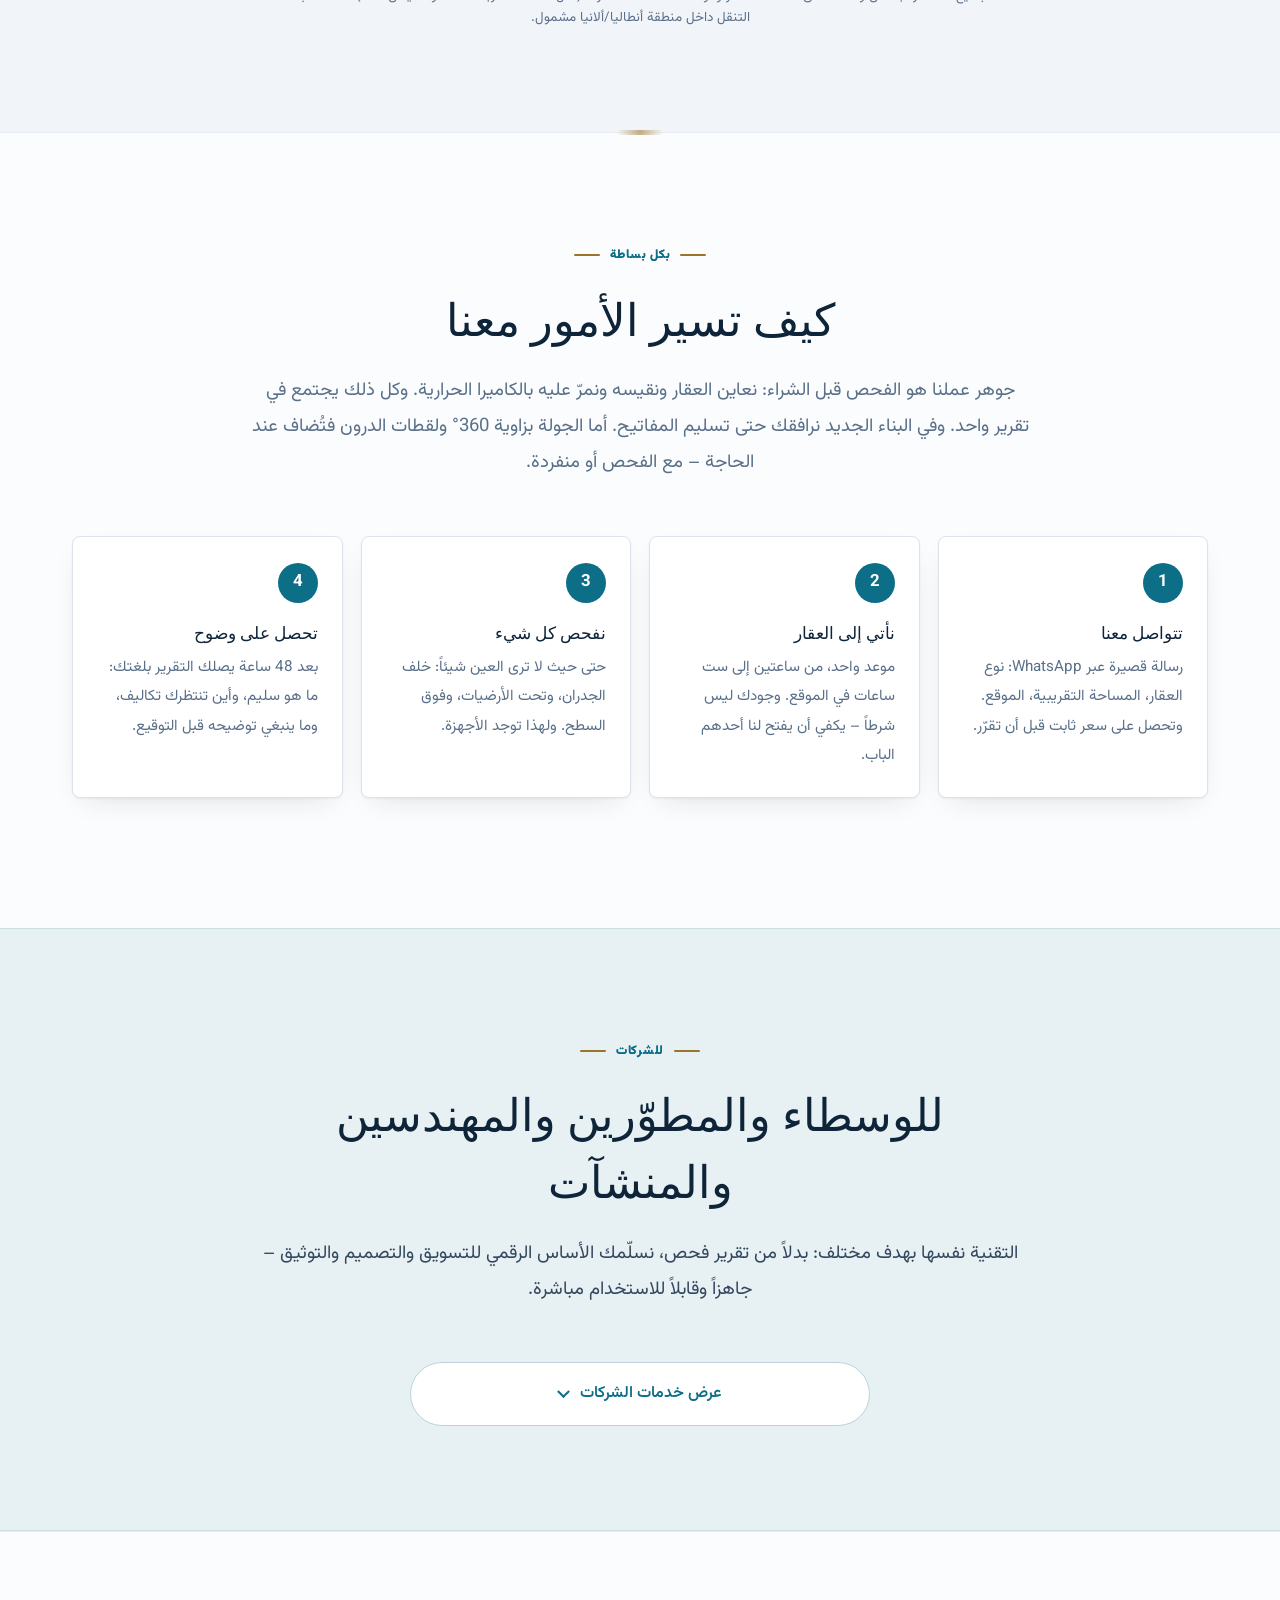
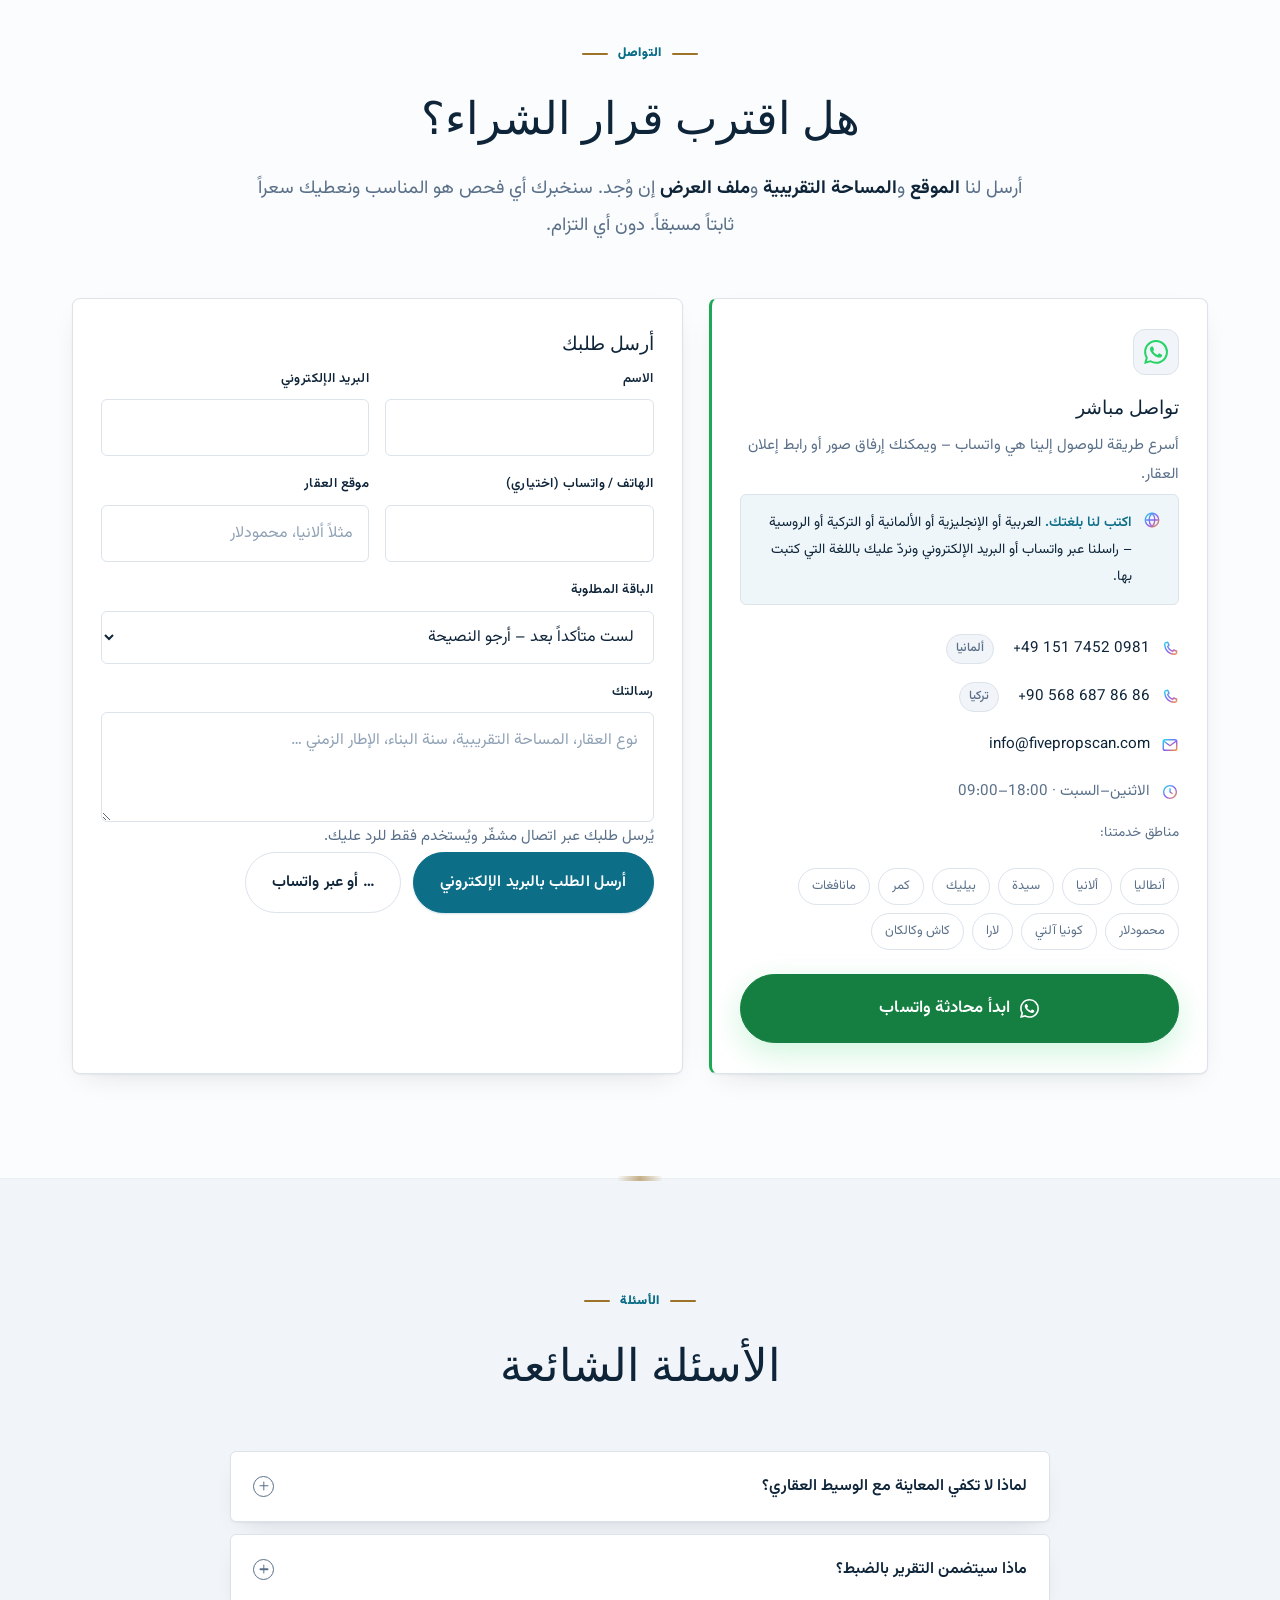
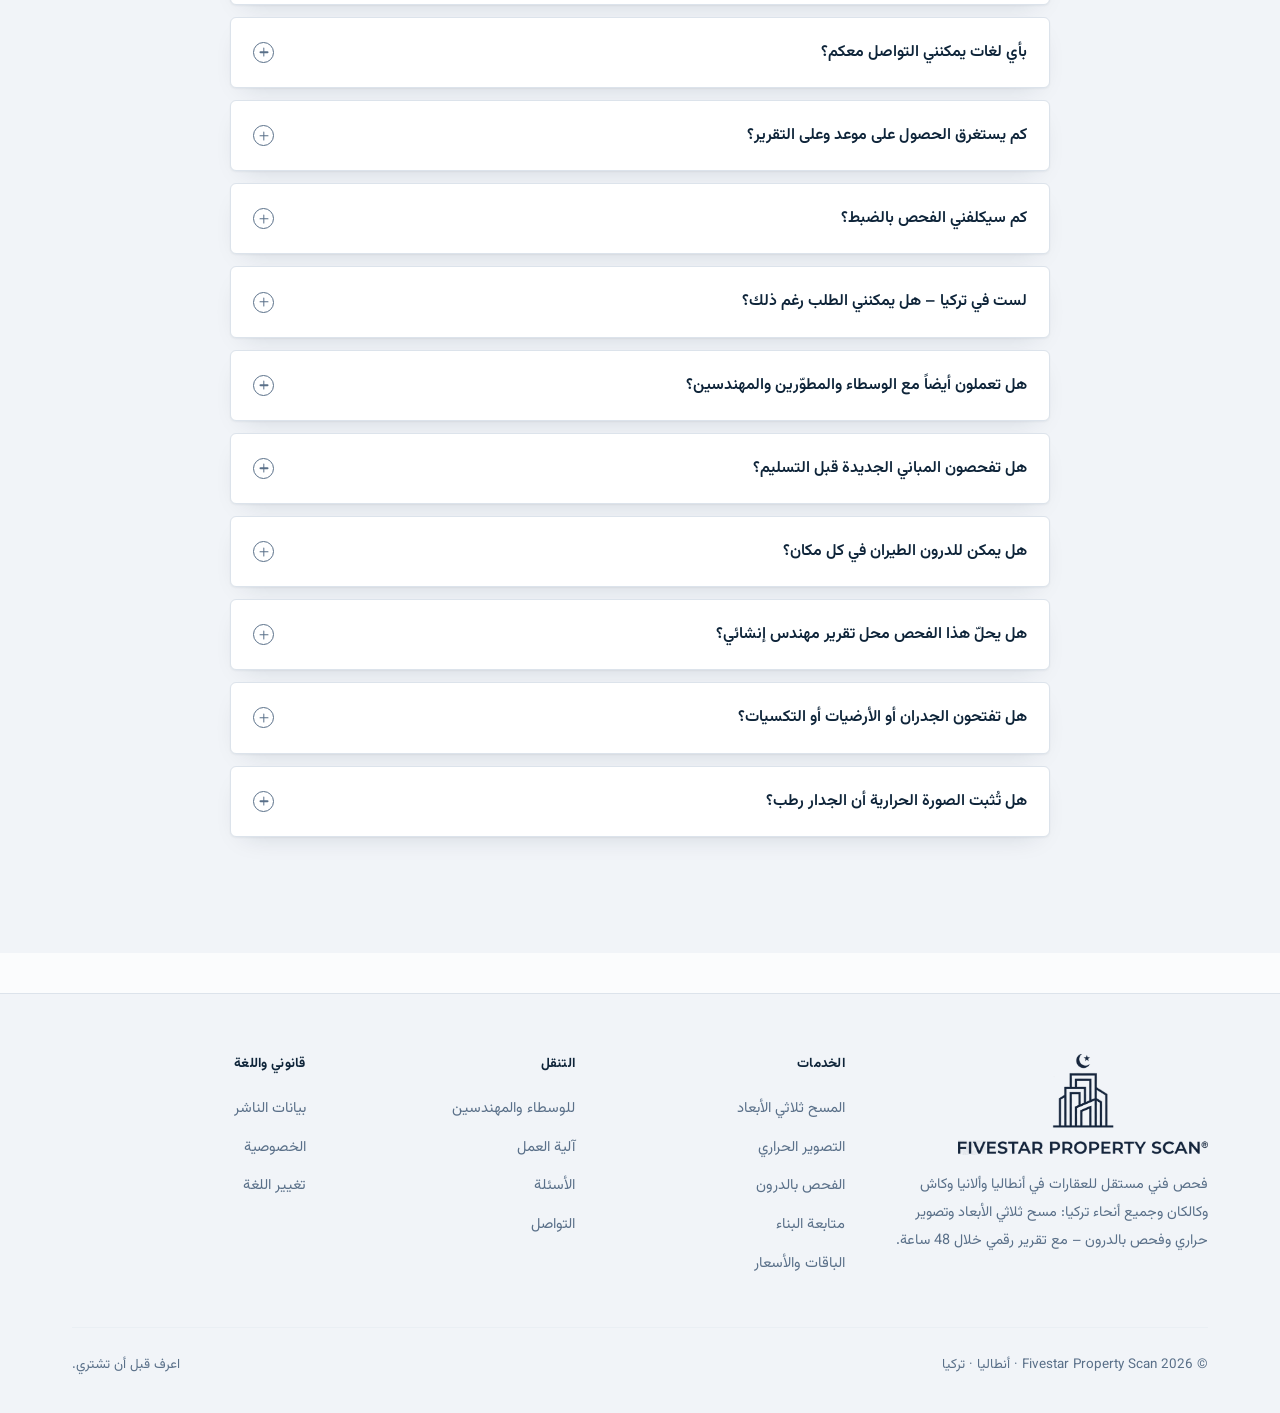
==== commit 2ac006c9: "Add files via upload" ====
--- a/ar/index.html
+++ b/ar/index.html
@@ -22,13 +22,13 @@
   <link rel="icon" type="image/svg+xml" href="../favicon.svg">
   <link rel="preload" href="../fonts/vazirmatn-arabic.woff2" as="font" type="font/woff2" crossorigin>
   <link rel="preload" href="../fonts/vazirmatn-latin.woff2" as="font" type="font/woff2" crossorigin>
-  <link rel="stylesheet" href="../css/styles.css?v=20260805-185749">
+  <link rel="stylesheet" href="../css/styles.css?v=20260805-192908">
   <!-- Helles Design. Liegt bewusst NACH styles.css und überschreibt nur die
        Optik – Layout, RTL, Mobil und Akkordeon bleiben dort. Zum Zurückschalten
        auf Dunkel genügt es, diese eine Zeile zu entfernen. -->
-  <link rel="stylesheet" href="../css/hell.css?v=20260805-185749">
+  <link rel="stylesheet" href="../css/hell.css?v=20260805-192908">
   <link rel="preload" href="../fonts/playfair-latin.woff2" as="font" type="font/woff2" crossorigin>
-  <script defer src="../js/main.js?v=20260805-185749"></script>
+  <script defer src="../js/main.js?v=20260805-192908"></script>
 </head>
 <body data-wa-text="مرحباً Fivestar Property Scan! أرغب في إجراء فحص لعقار في أنطاليا/ألانيا. هل يمكنكم إرسال عرض سعر؟" data-mail-subject="طلب فحص عقار – Fivestar Property Scan">
 
--- a/css/hell.css
+++ b/css/hell.css
@@ -794,6 +794,32 @@
   .person-klapp > summary, .person-klapp > summary::after { transition: none; }
 }
 
+/* ---------- Nur Handy: "Weitere Informationen" ----------
+   Auf dem Desktop steht alles offen; diese Hülle baut main.js nur, wenn
+   der Bildschirm schmal ist. Sichtbar bleiben Überschrift, Beschreibung,
+   Video und Bildunterschrift – der Rest liegt hinter einem Klick. */
+.mobil-mehr > summary {
+  display: flex; align-items: center; justify-content: space-between; gap: 12px;
+  cursor: pointer; list-style: none;
+  margin-top: 14px; padding: 13px 16px;
+  border: 1px solid #CBDDE3; border-radius: 999px; background: #F2F8FA;
+  font-family: var(--font-display); font-size: 0.92rem; font-weight: 600;
+  color: var(--cyan); min-height: 44px;
+}
+.mobil-mehr > summary::-webkit-details-marker { display: none; }
+.mobil-mehr > summary::after {
+  content: ""; width: 8px; height: 8px; flex: none;
+  border-right: 2px solid currentColor; border-bottom: 2px solid currentColor;
+  transform: rotate(45deg) translate(-2px, -2px);
+  transition: transform 250ms var(--ease);
+}
+.mobil-mehr[open] > summary::after { transform: rotate(-135deg) translate(-2px, -2px); }
+.mobil-mehr[open] > summary { margin-bottom: 14px; }
+.mobil-mehr > summary:focus-visible { outline: 2px solid var(--cyan); outline-offset: 3px; }
+@media (prefers-reduced-motion: reduce) {
+  .mobil-mehr > summary::after { transition: none; }
+}
+
 /* ---------- Firmen-Abschnitt als Aufklapper ----------
    Der Bereich richtet sich an einen Bruchteil der Besucher. Zugeklappt steht
    dort nur noch eine anklickbare Zeile; der private Käufer scrollt vorbei
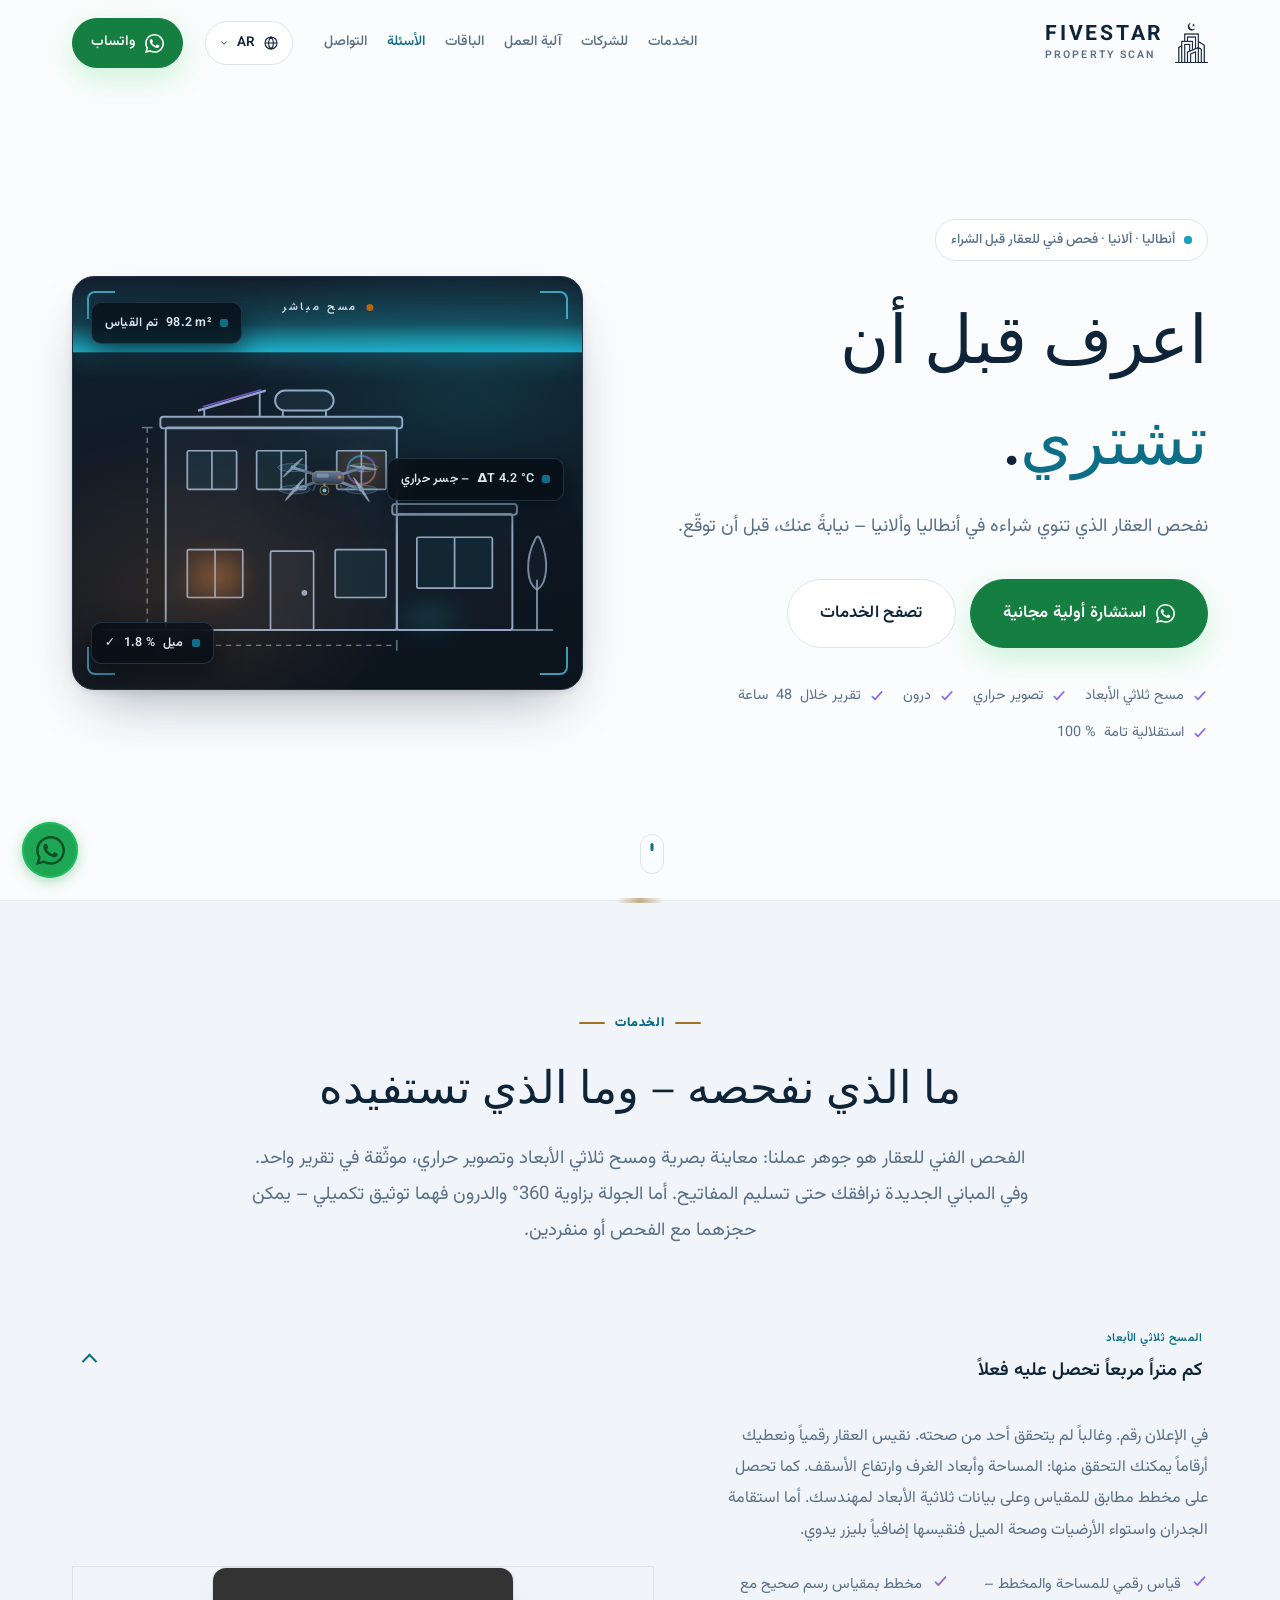
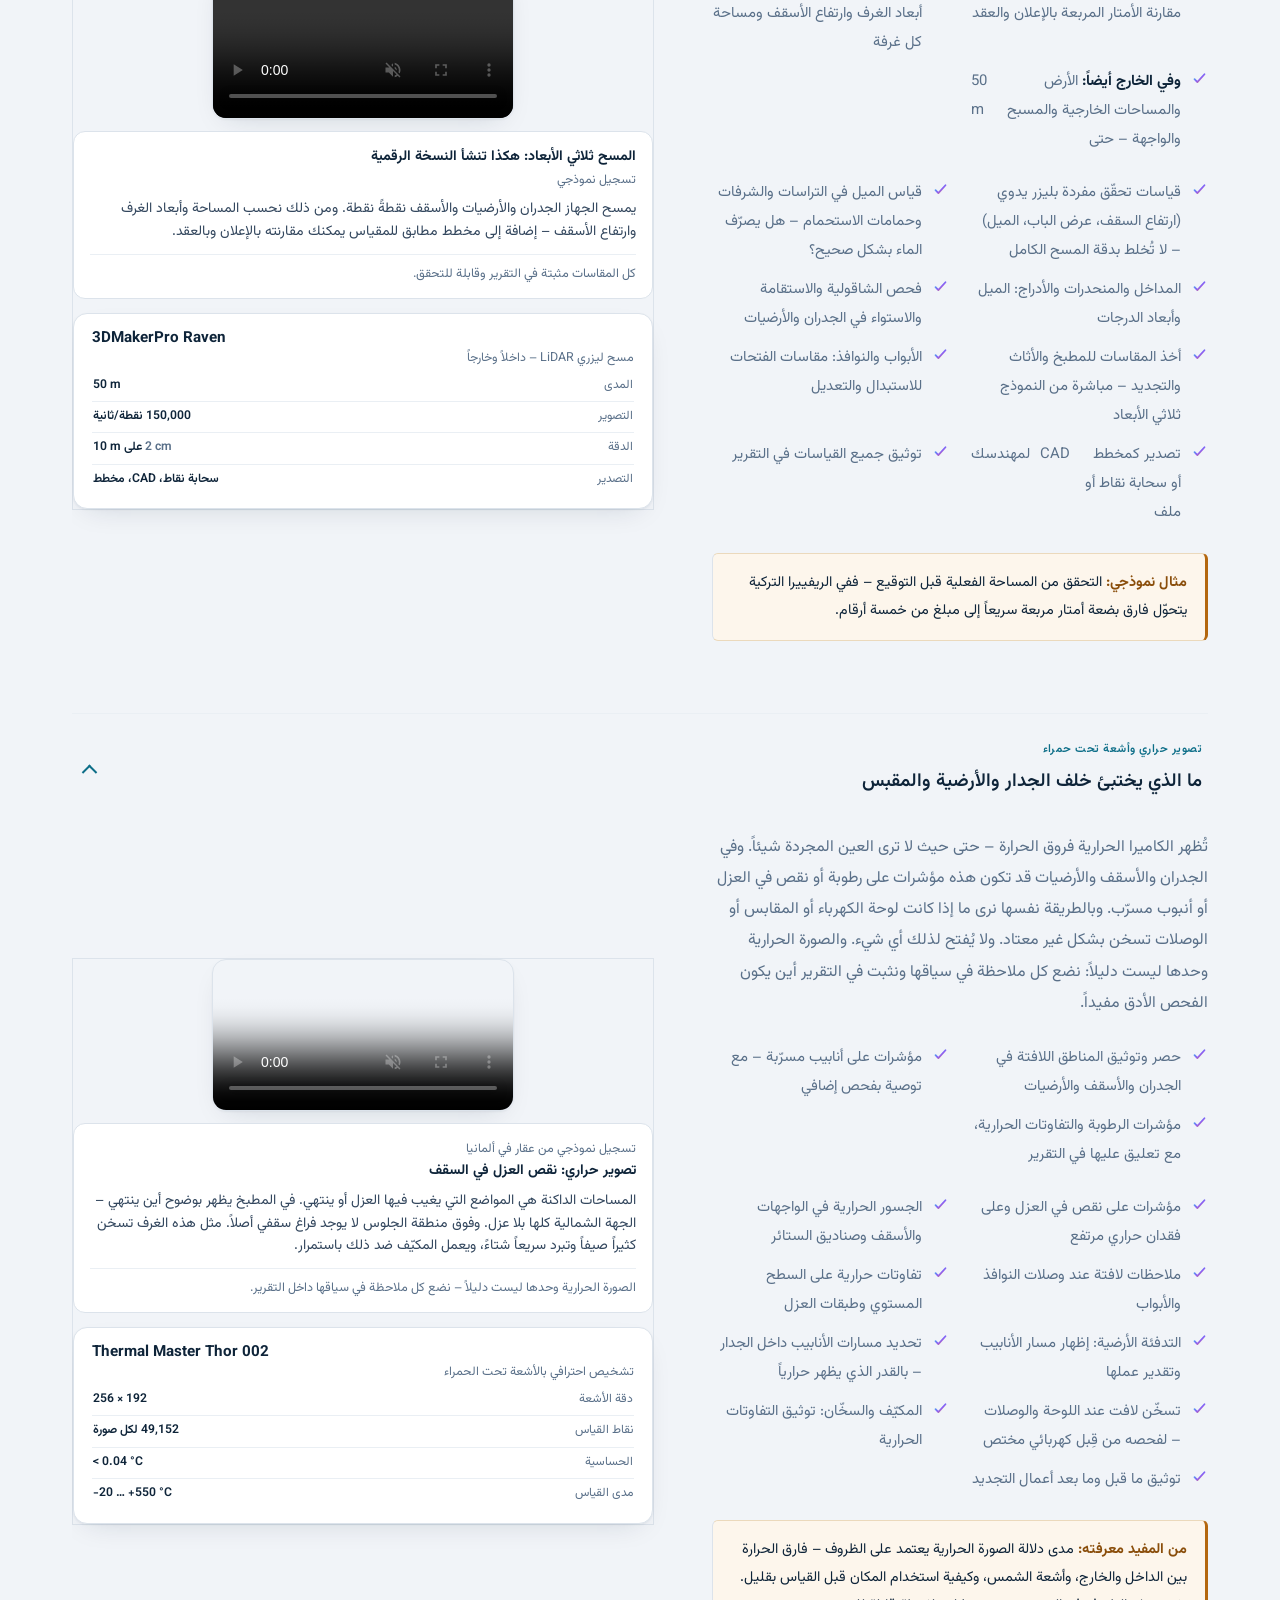
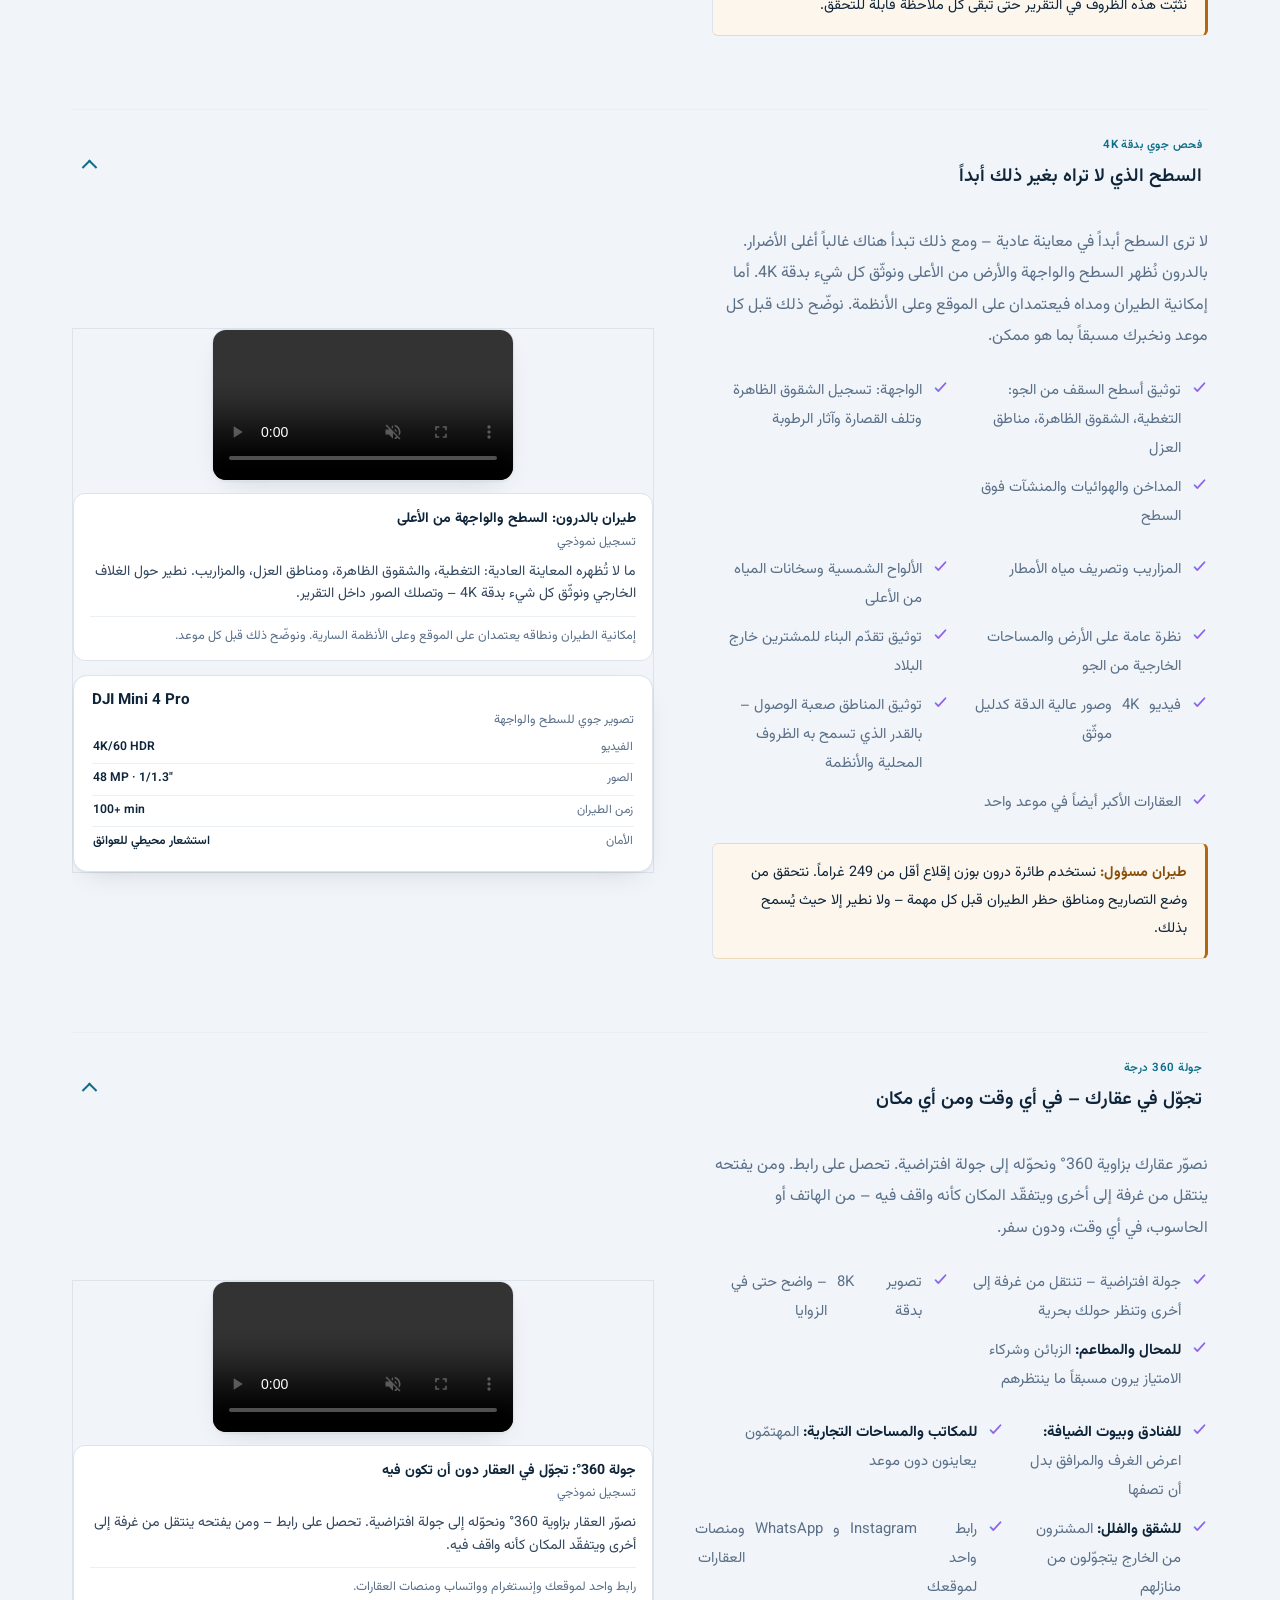
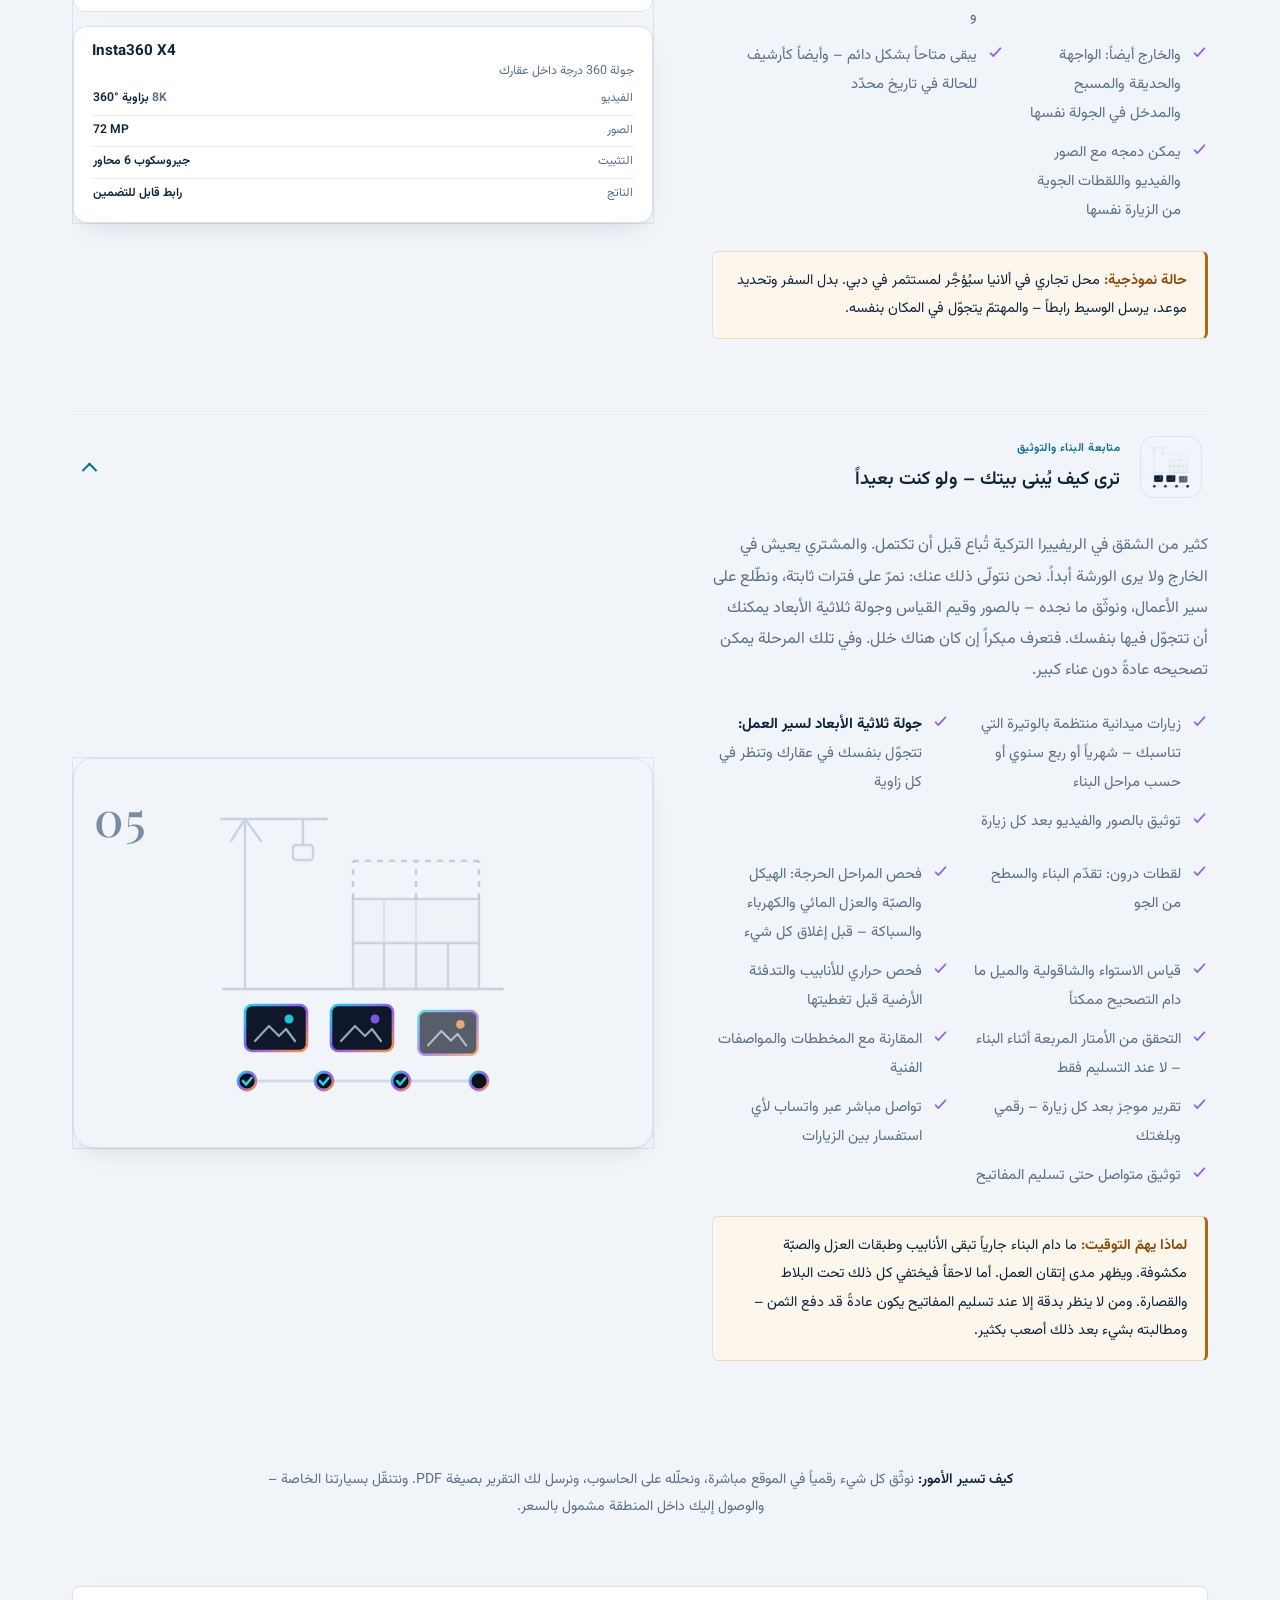
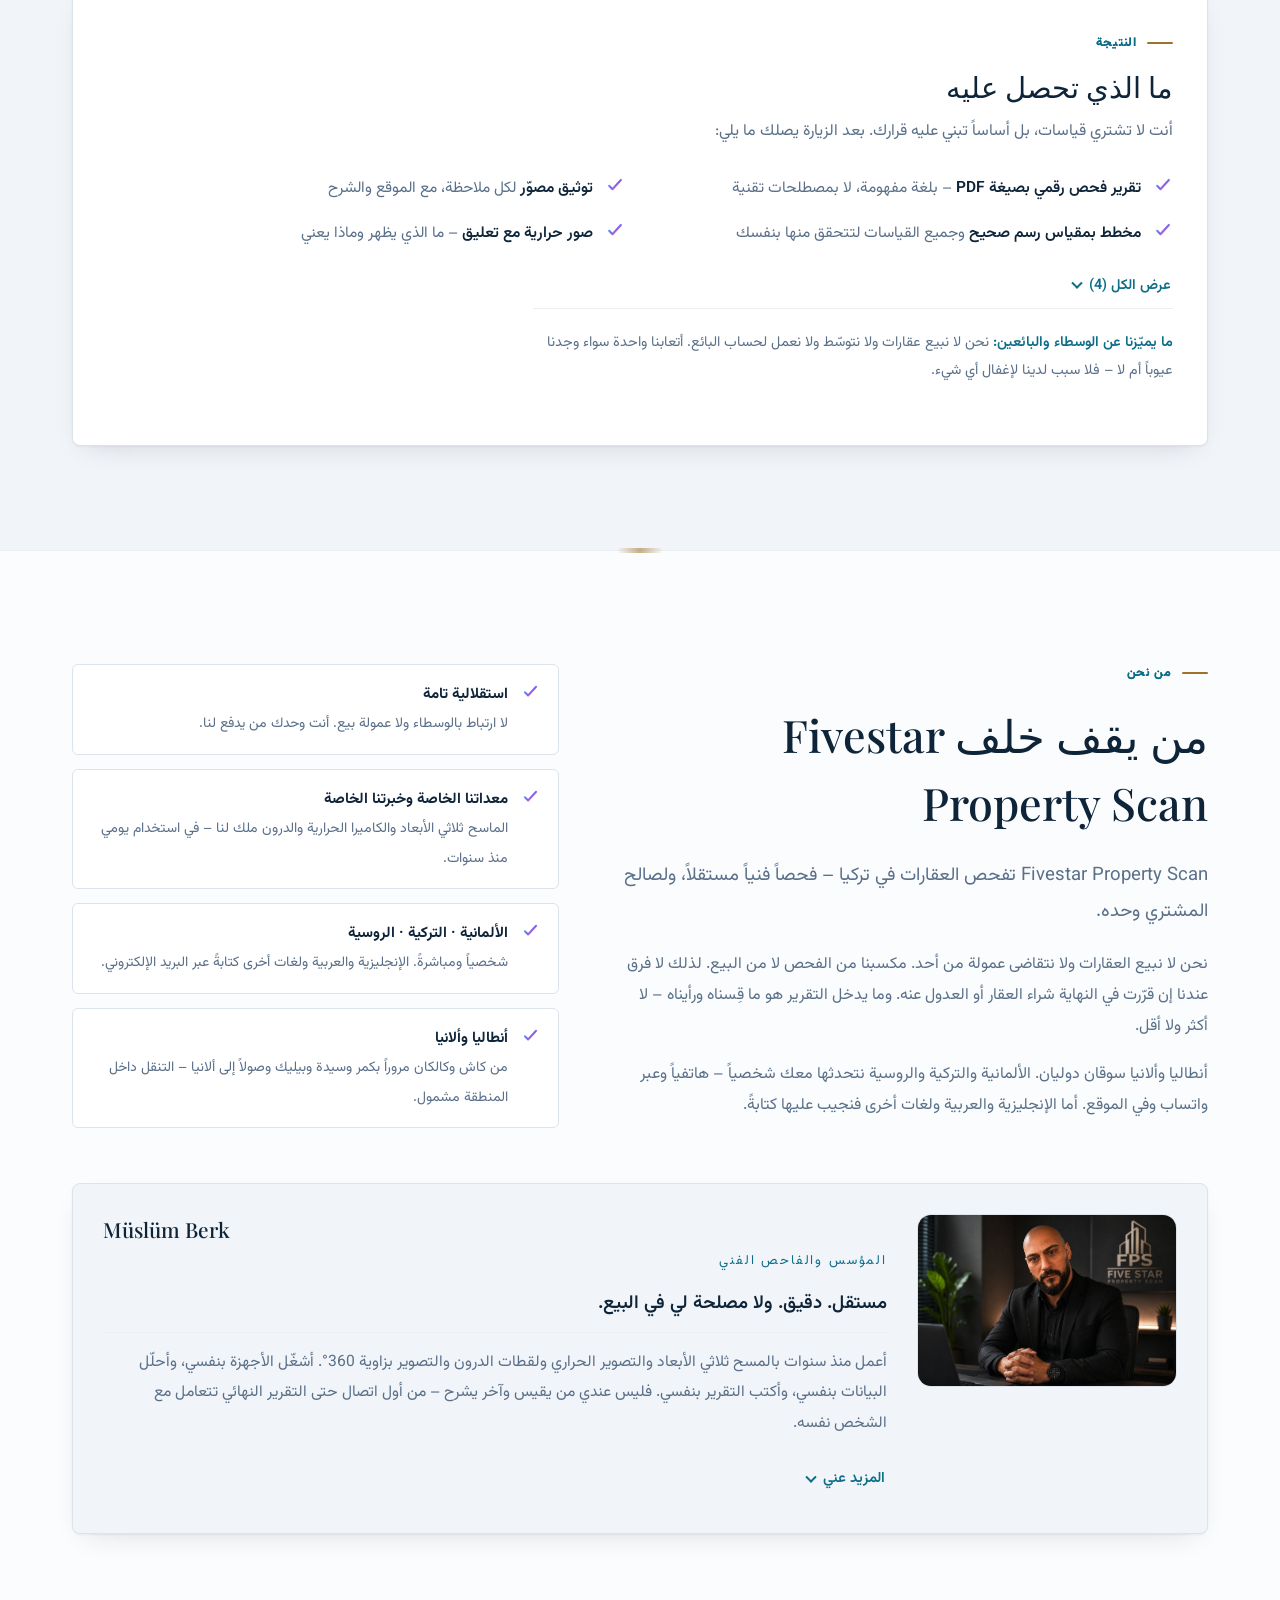
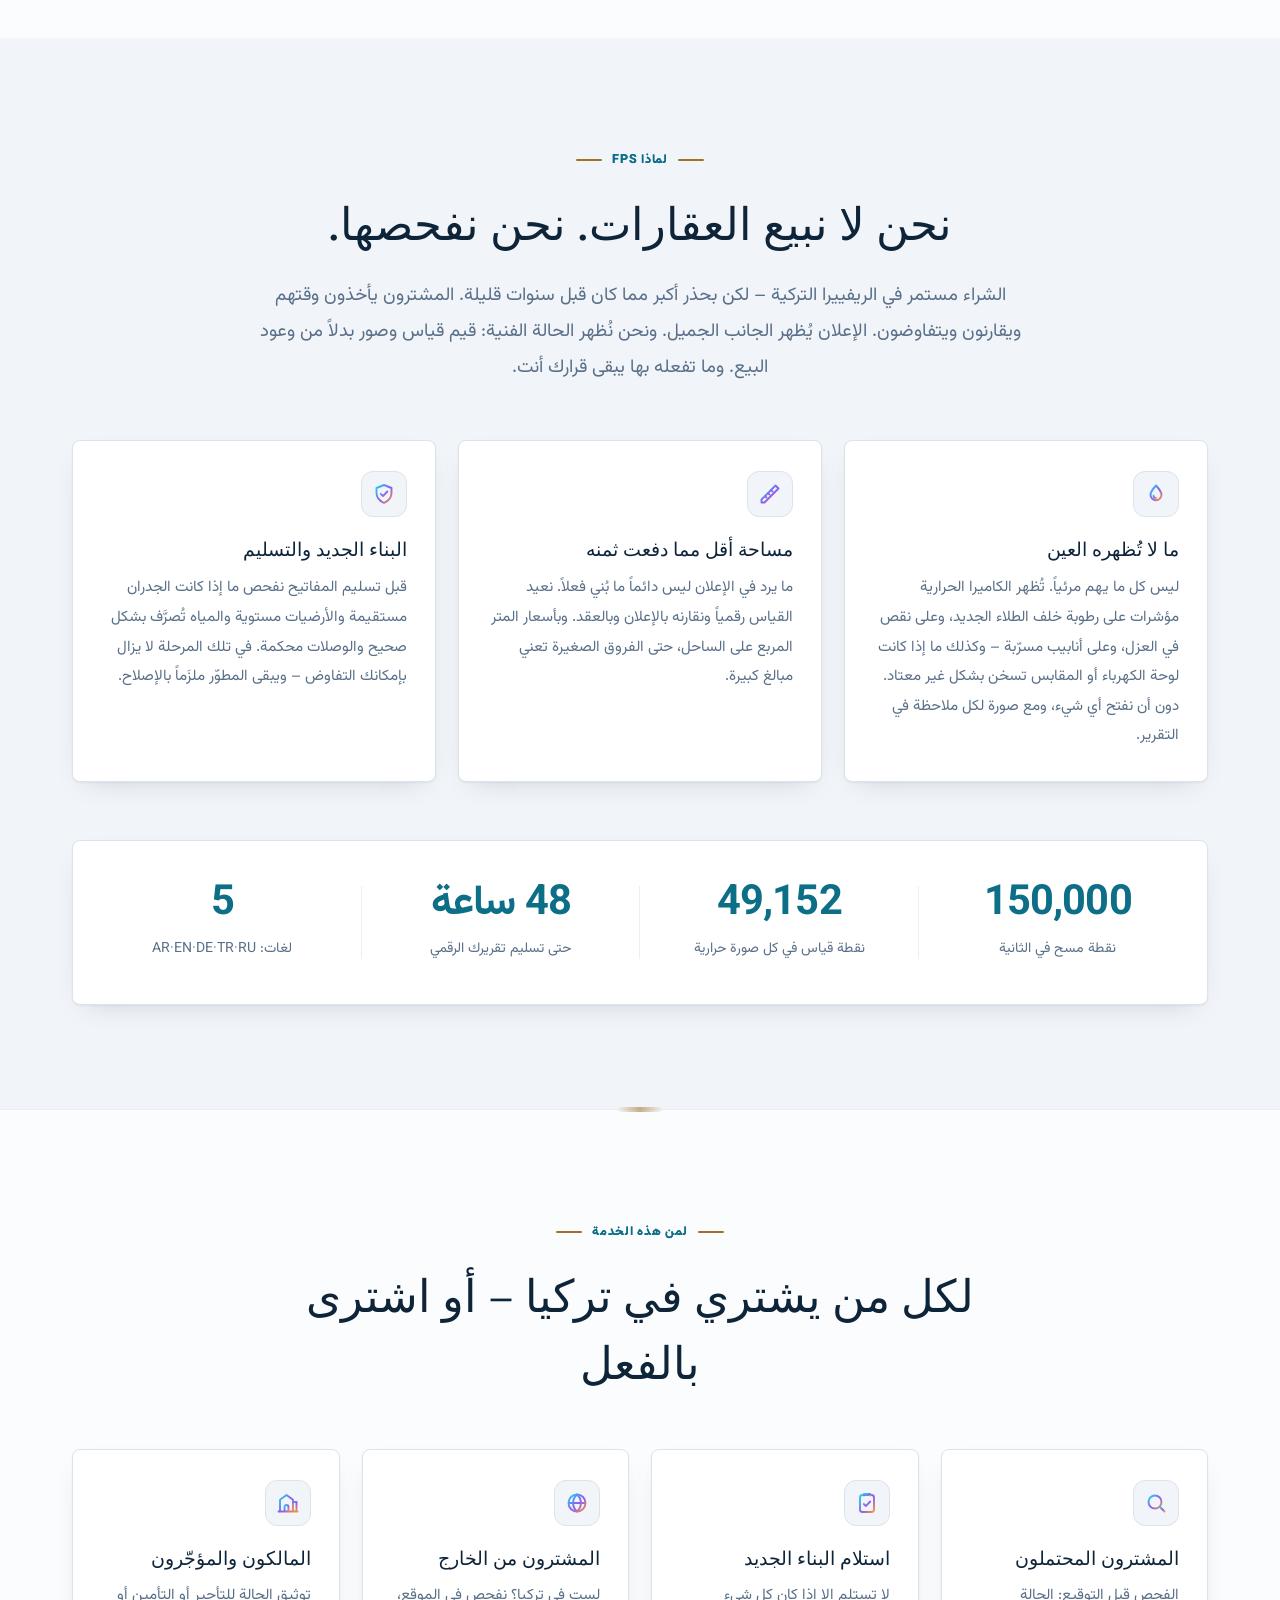
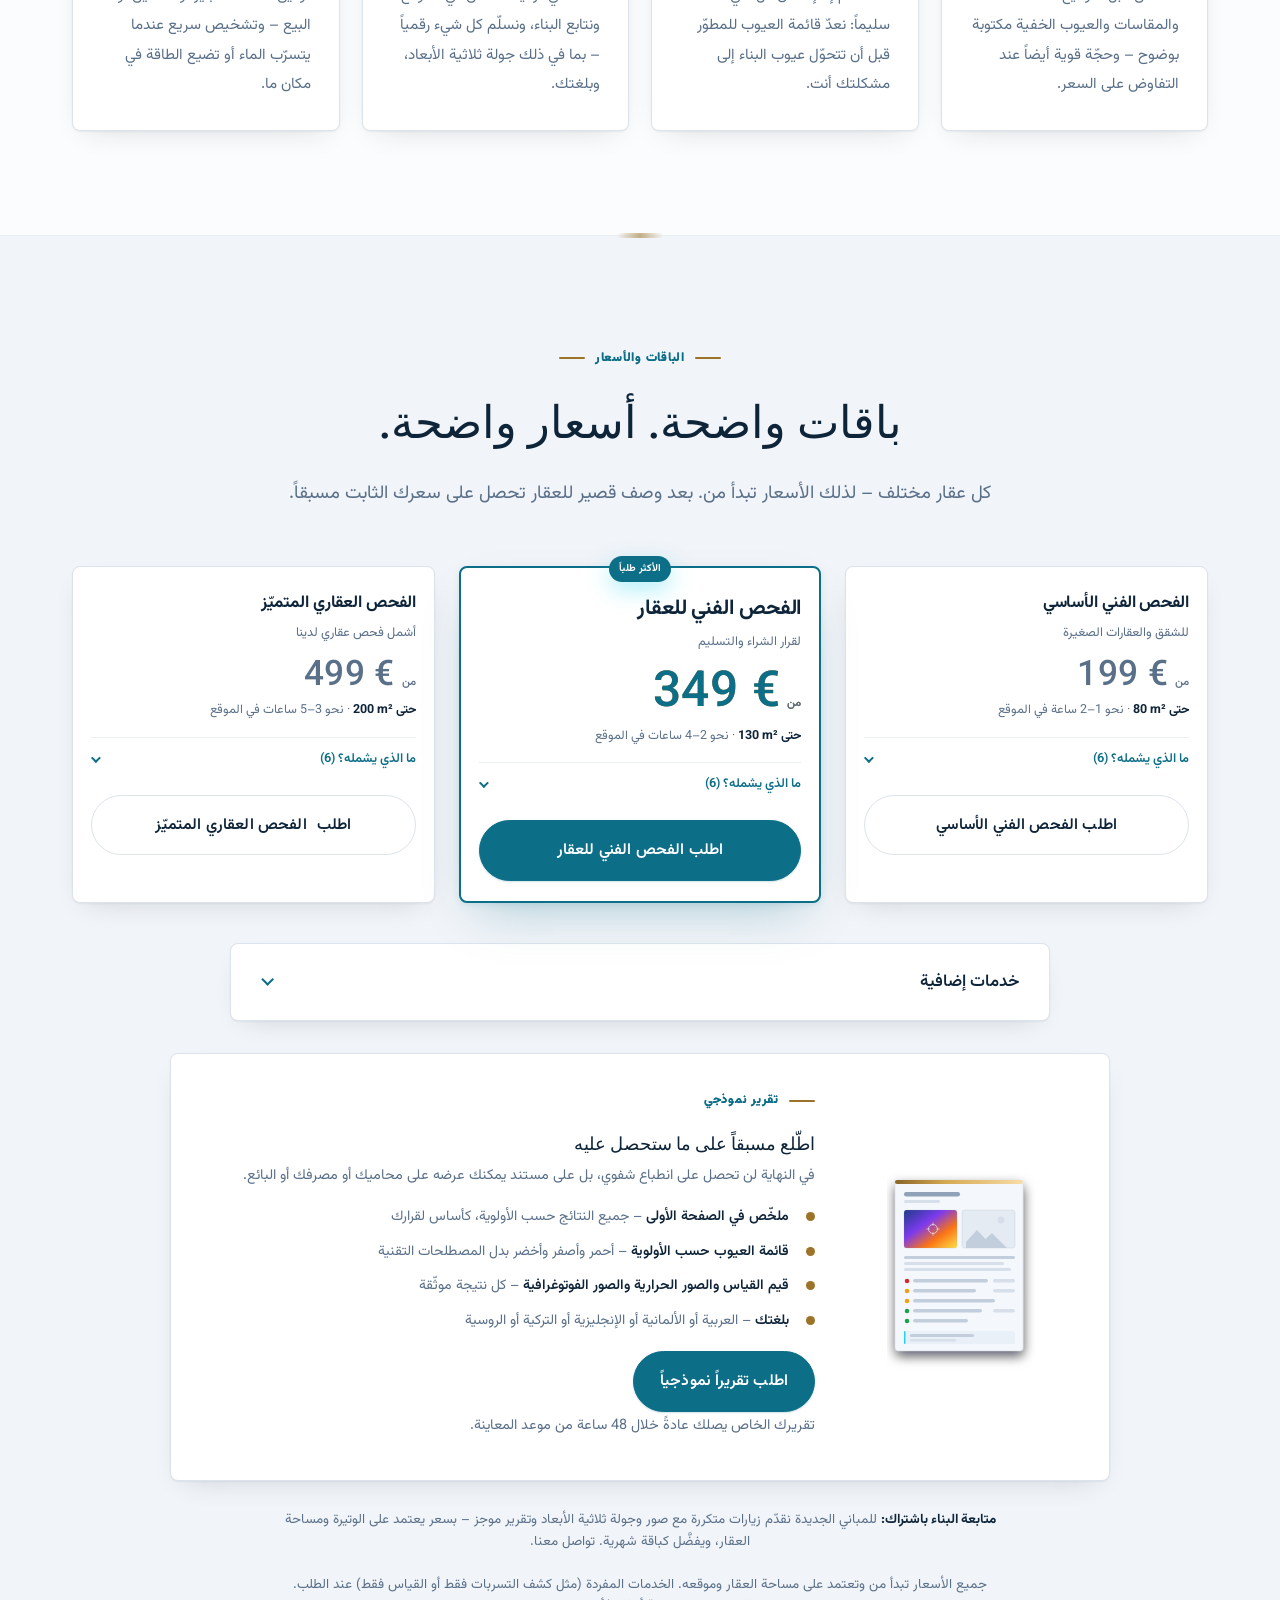
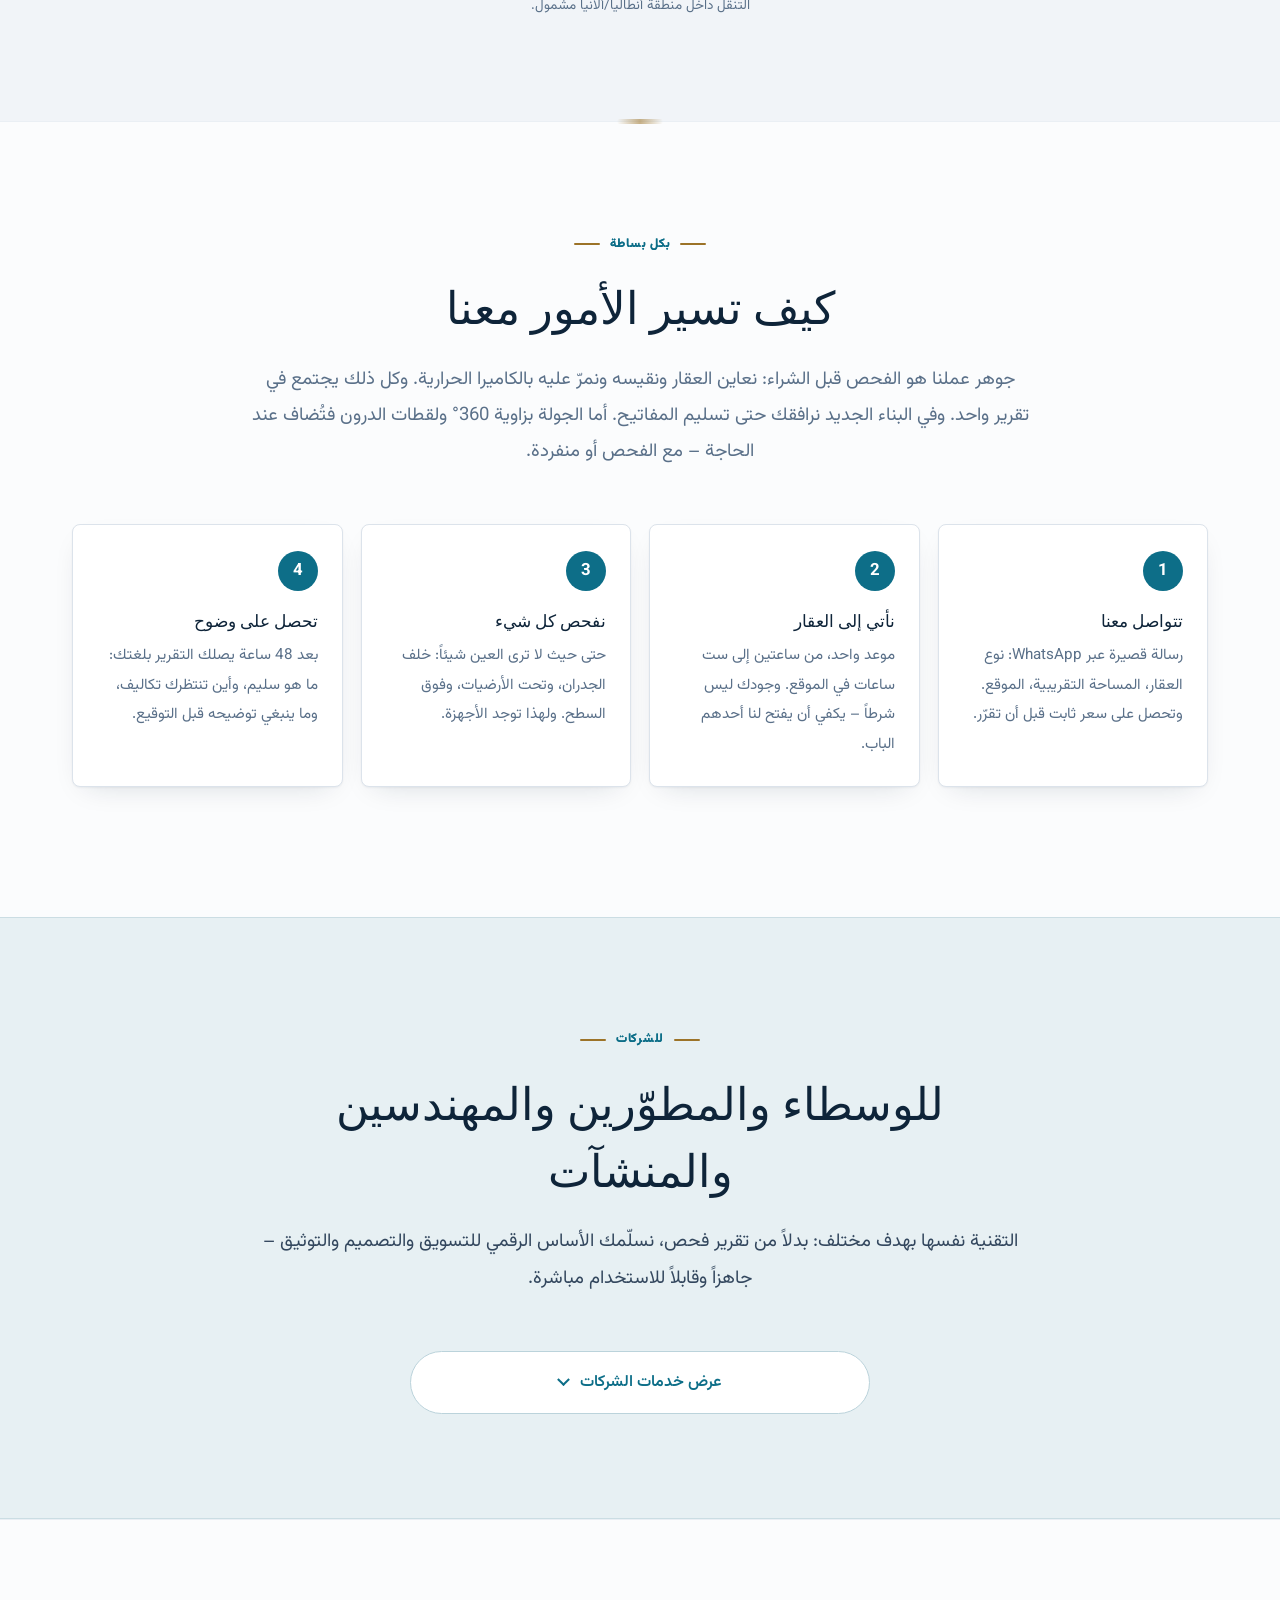
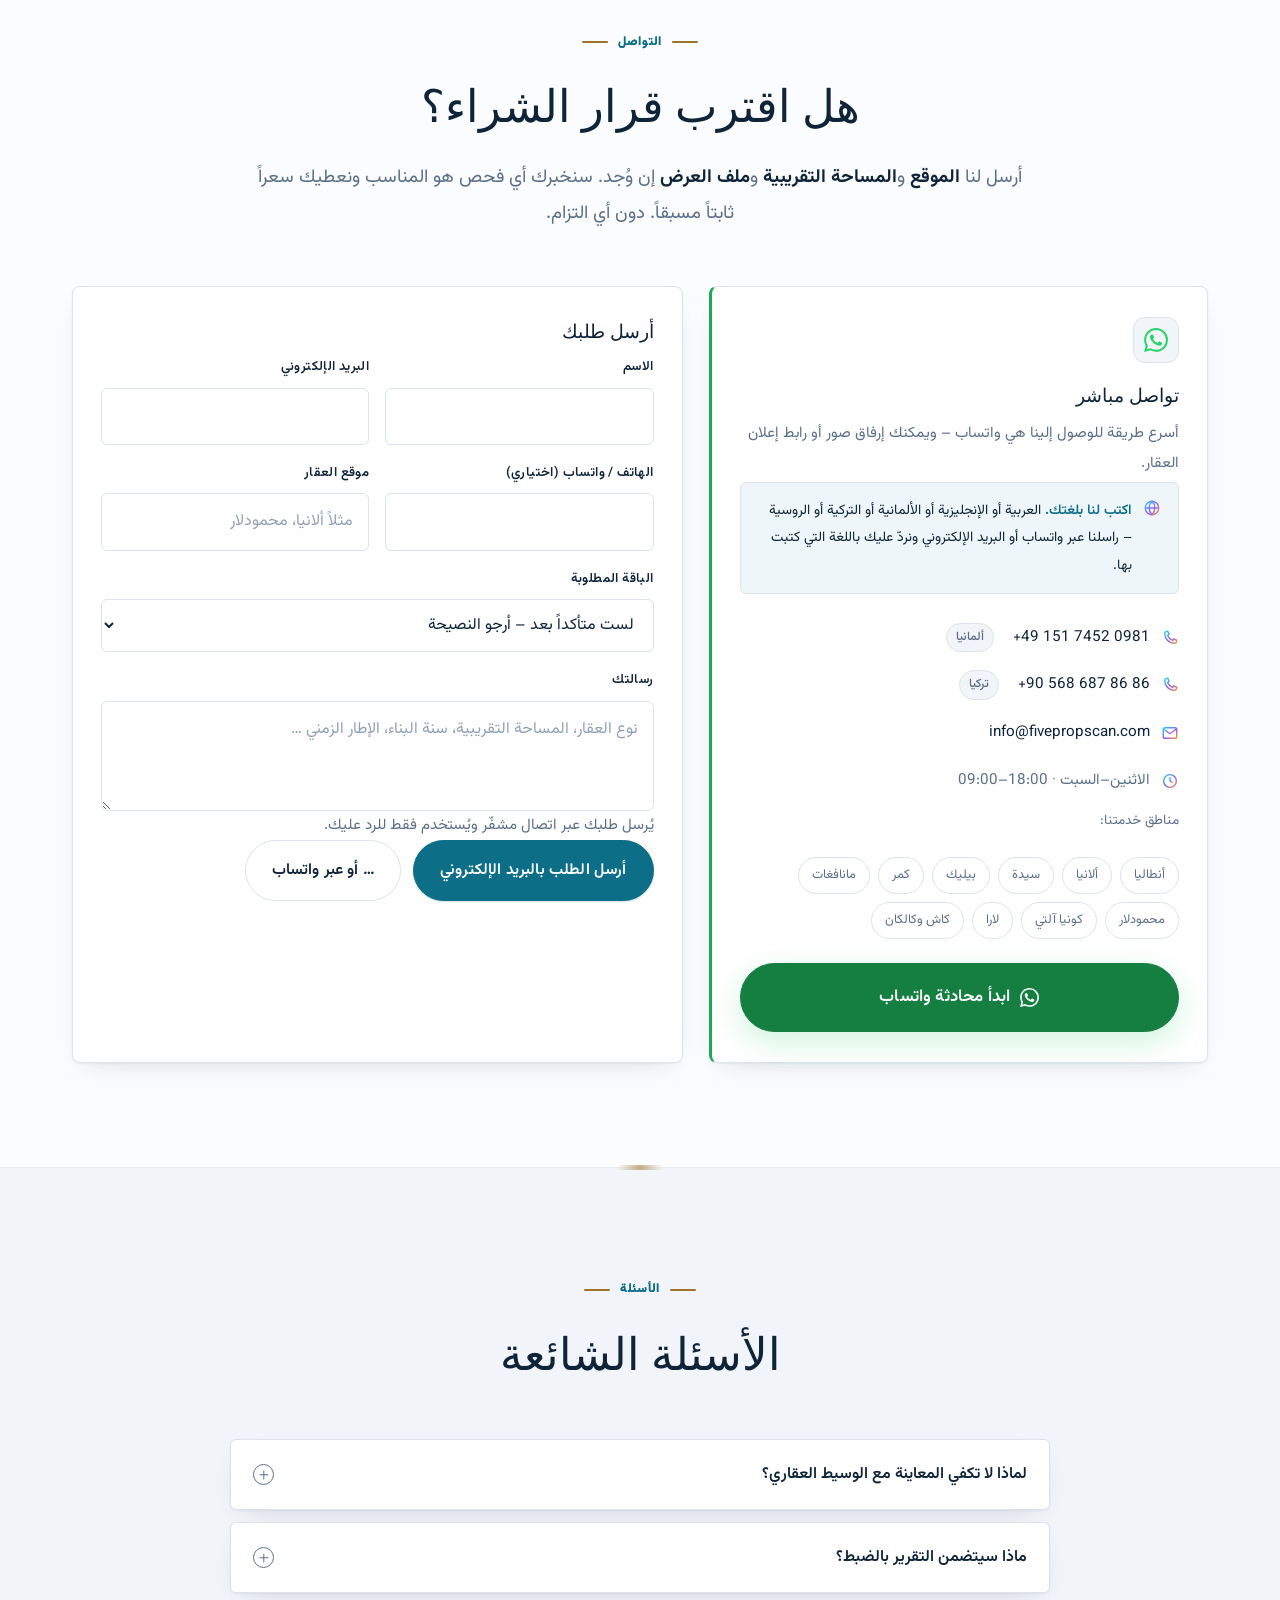
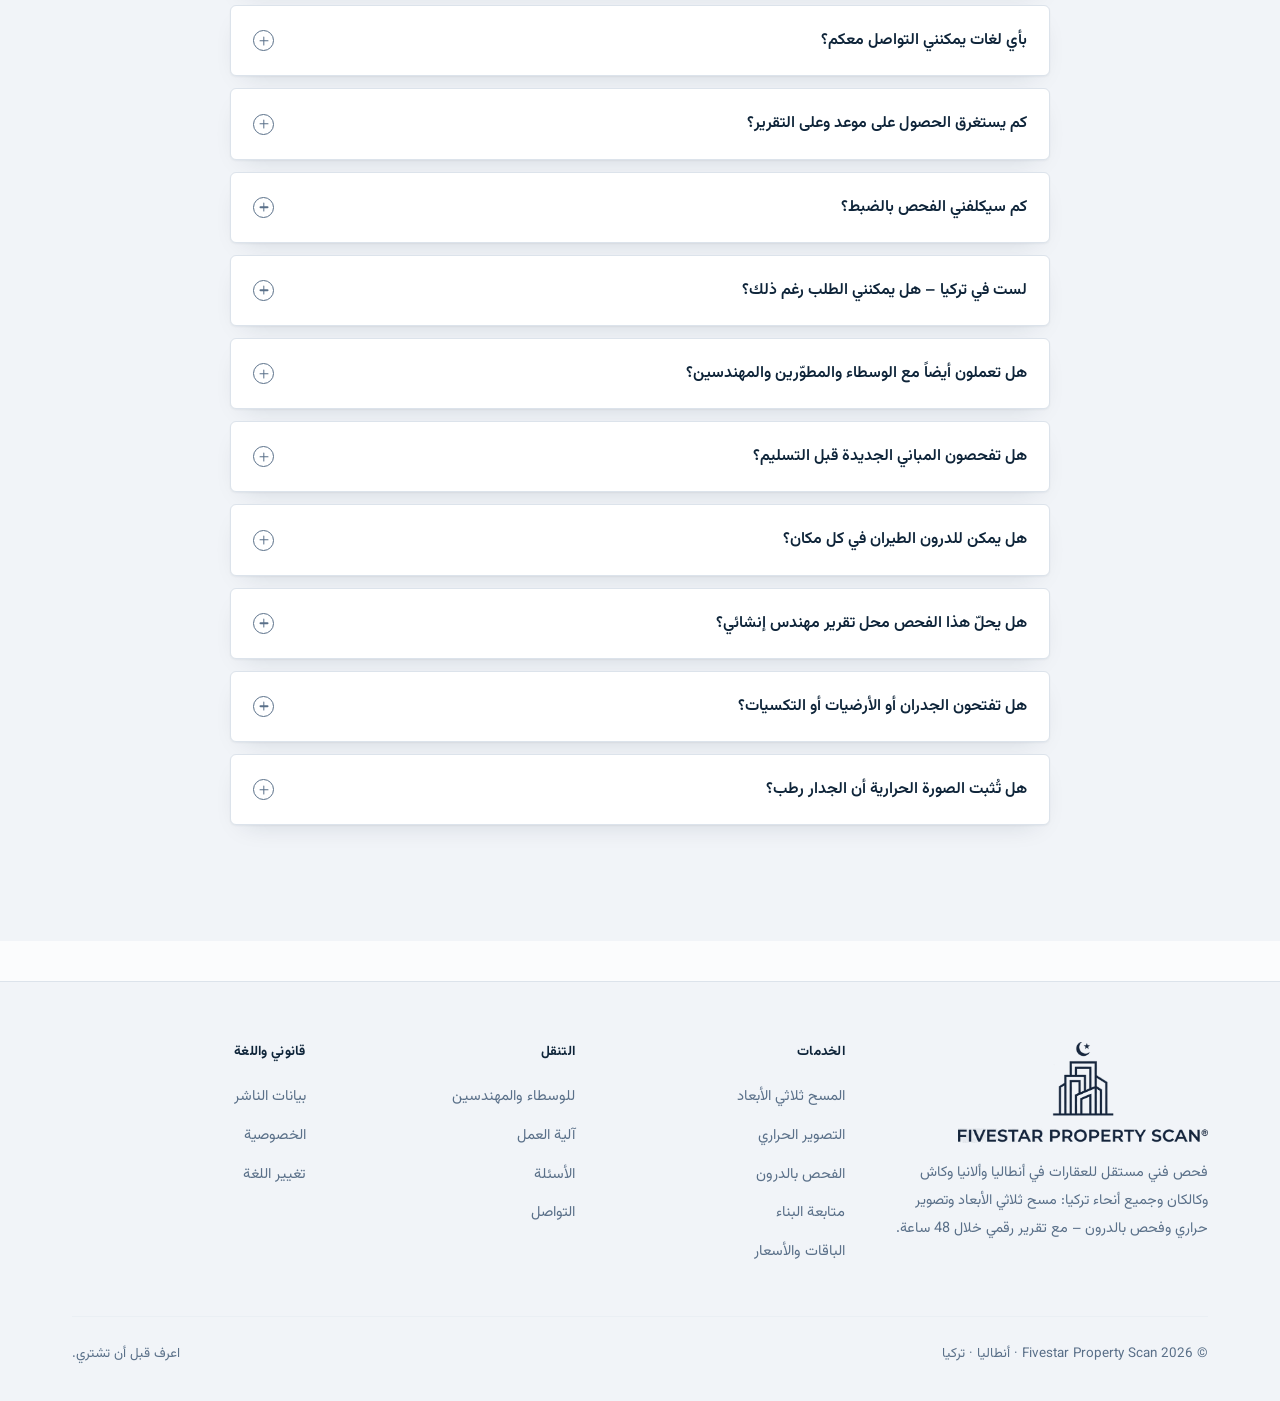
==== commit 678de041: "Add files via upload" ====
--- a/ar/index.html
+++ b/ar/index.html
@@ -22,13 +22,13 @@
   <link rel="icon" type="image/svg+xml" href="../favicon.svg">
   <link rel="preload" href="../fonts/vazirmatn-arabic.woff2" as="font" type="font/woff2" crossorigin>
   <link rel="preload" href="../fonts/vazirmatn-latin.woff2" as="font" type="font/woff2" crossorigin>
-  <link rel="stylesheet" href="../css/styles.css?v=20260805-192908">
+  <link rel="stylesheet" href="../css/styles.css?v=20260808-120628">
   <!-- Helles Design. Liegt bewusst NACH styles.css und überschreibt nur die
        Optik – Layout, RTL, Mobil und Akkordeon bleiben dort. Zum Zurückschalten
        auf Dunkel genügt es, diese eine Zeile zu entfernen. -->
-  <link rel="stylesheet" href="../css/hell.css?v=20260805-192908">
+  <link rel="stylesheet" href="../css/hell.css?v=20260808-120628">
   <link rel="preload" href="../fonts/playfair-latin.woff2" as="font" type="font/woff2" crossorigin>
-  <script defer src="../js/main.js?v=20260805-192908"></script>
+  <script defer src="../js/main.js?v=20260808-120628"></script>
 </head>
 <body data-wa-text="مرحباً Fivestar Property Scan! أرغب في إجراء فحص لعقار في أنطاليا/ألانيا. هل يمكنكم إرسال عرض سعر؟" data-mail-subject="طلب فحص عقار – Fivestar Property Scan">
 
@@ -773,7 +773,7 @@
           </div>
           <div class="faq-item">
             <button class="faq-q" aria-expanded="false">بأي لغات يمكنني التواصل معكم؟<span class="fx" aria-hidden="true"></span></button>
-            <div class="faq-a"><div class="faq-a-inner"><p>نتحدث شخصياً <b>الألمانية والتركية</b> – هاتفياً وعبر واتساب وفي الموقع. وبـ<b>الروسية والإنجليزية والعربية ولغات أخرى</b> نجيبك <b>كتابةً عبر البريد الإلكتروني أو واتساب</b>، عادةً خلال ساعات قليلة. ويسعدنا ترتيب <b>محادثة بالروسية</b> – يكفي أن تخبرنا مسبقاً. أما التقرير فتحصل عليه بالألمانية أو الإنجليزية أو التركية، ولغات أخرى عند الطلب.</p></div></div>
+            <div class="faq-a"><div class="faq-a-inner"><p>نتحدث شخصياً <b>الألمانية والتركية والروسية</b> – هاتفياً وعبر واتساب وفي الموقع. وبـ<b>الإنجليزية والعربية ولغات أخرى</b> نجيبك <b>كتابةً عبر البريد الإلكتروني أو واتساب</b>، عادةً خلال ساعات قليلة. أما التقرير فتحصل عليه بالألمانية أو الإنجليزية أو التركية، ولغات أخرى عند الطلب.</p></div></div>
           </div>
           <div class="faq-item">
             <button class="faq-q" aria-expanded="false">كم يستغرق الحصول على موعد وعلى التقرير؟<span class="fx" aria-hidden="true"></span></button>
@@ -824,12 +824,12 @@
             <h2>من يقف خلف Fivestar Property Scan</h2>
             <p class="lead">‏Fivestar Property Scan تفحص العقارات في تركيا – فحصاً فنياً مستقلاً، ولصالح المشتري وحده.</p>
             <p>نحن لا نبيع العقارات ولا نتقاضى عمولة من أحد. مكسبنا من الفحص لا من البيع. لذلك لا فرق عندنا إن قرّرت في النهاية شراء العقار أو العدول عنه. وما يدخل التقرير هو ما قِسناه ورأيناه – لا أكثر ولا أقل.</p>
-            <p>أنطاليا وألانيا سوقان دوليان. الألمانية والتركية نتحدثهما معك شخصياً. أما الروسية والإنجليزية والعربية وغيرها فنجيب عليها كتابةً – ويمكننا ترتيب محادثة بالروسية عند الطلب.</p>
+            <p>أنطاليا وألانيا سوقان دوليان. الألمانية والتركية والروسية نتحدثها معك شخصياً – هاتفياً وعبر واتساب وفي الموقع. أما الإنجليزية والعربية ولغات أخرى فنجيب عليها كتابةً.</p>
           </div>
           <ul class="about-points reveal" style="--d:.12s">
             <li><svg viewBox="0 0 24 24" aria-hidden="true"><use href="#ic-check"/></svg><div><b>استقلالية تامة</b><span>لا ارتباط بالوسطاء ولا عمولة بيع. أنت وحدك من يدفع لنا.</span></div></li>
             <li><svg viewBox="0 0 24 24" aria-hidden="true"><use href="#ic-check"/></svg><div><b>معداتنا الخاصة وخبرتنا الخاصة</b><span>الماسح ثلاثي الأبعاد والكاميرا الحرارية والدرون ملك لنا – في استخدام يومي منذ سنوات.</span></div></li>
-            <li><svg viewBox="0 0 24 24" aria-hidden="true"><use href="#ic-check"/></svg><div><b>الألمانية والتركية شخصياً</b><span>الروسية والإنجليزية والعربية كتابةً – ومحادثة هاتفية بالروسية نرتّبها عند الطلب.</span></div></li>
+            <li><svg viewBox="0 0 24 24" aria-hidden="true"><use href="#ic-check"/></svg><div><b>الألمانية · التركية · الروسية</b><span>شخصياً ومباشرةً. الإنجليزية والعربية ولغات أخرى كتابةً عبر البريد الإلكتروني.</span></div></li>
             <li><svg viewBox="0 0 24 24" aria-hidden="true"><use href="#ic-check"/></svg><div><b>أنطاليا وألانيا</b><span>من كاش وكالكان مروراً بكمر وسيدة وبيليك وصولاً إلى ألانيا – التنقل داخل المنطقة مشمول.</span></div></li>
           </ul>
         </div>
